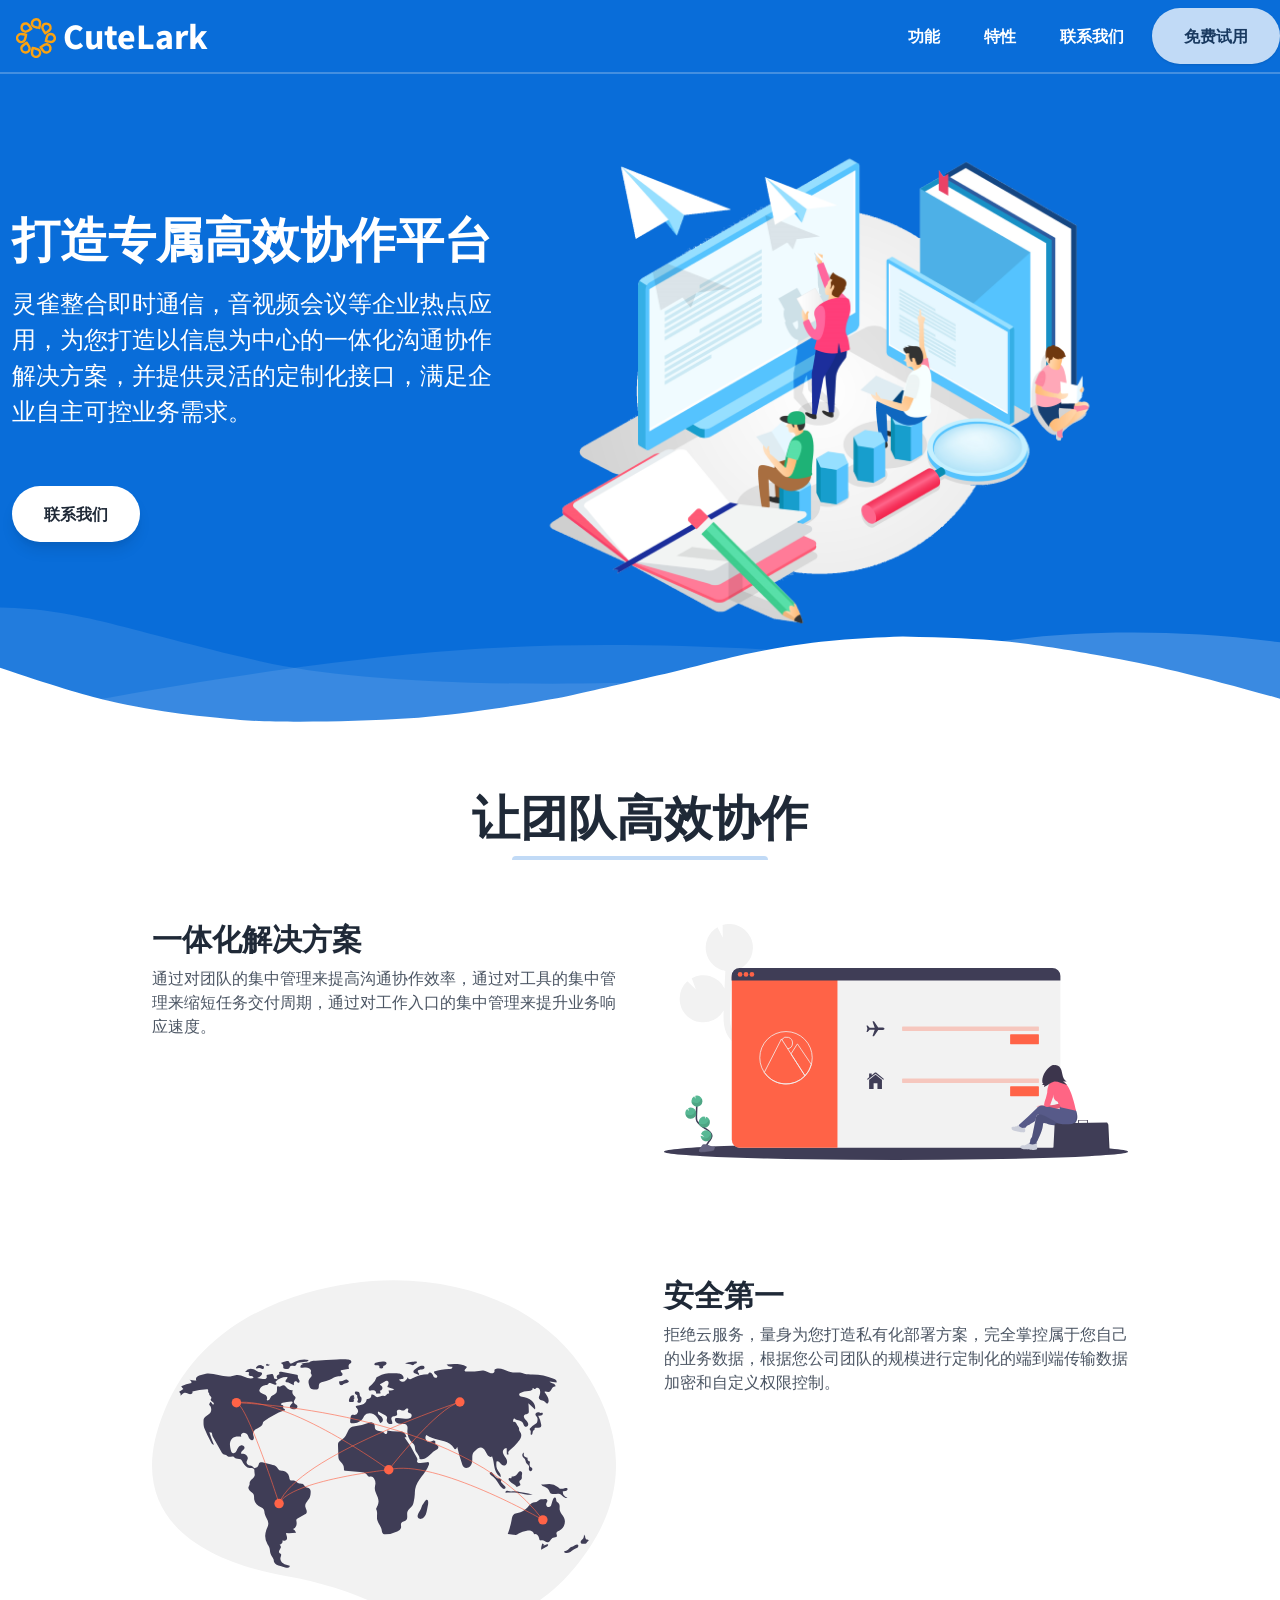
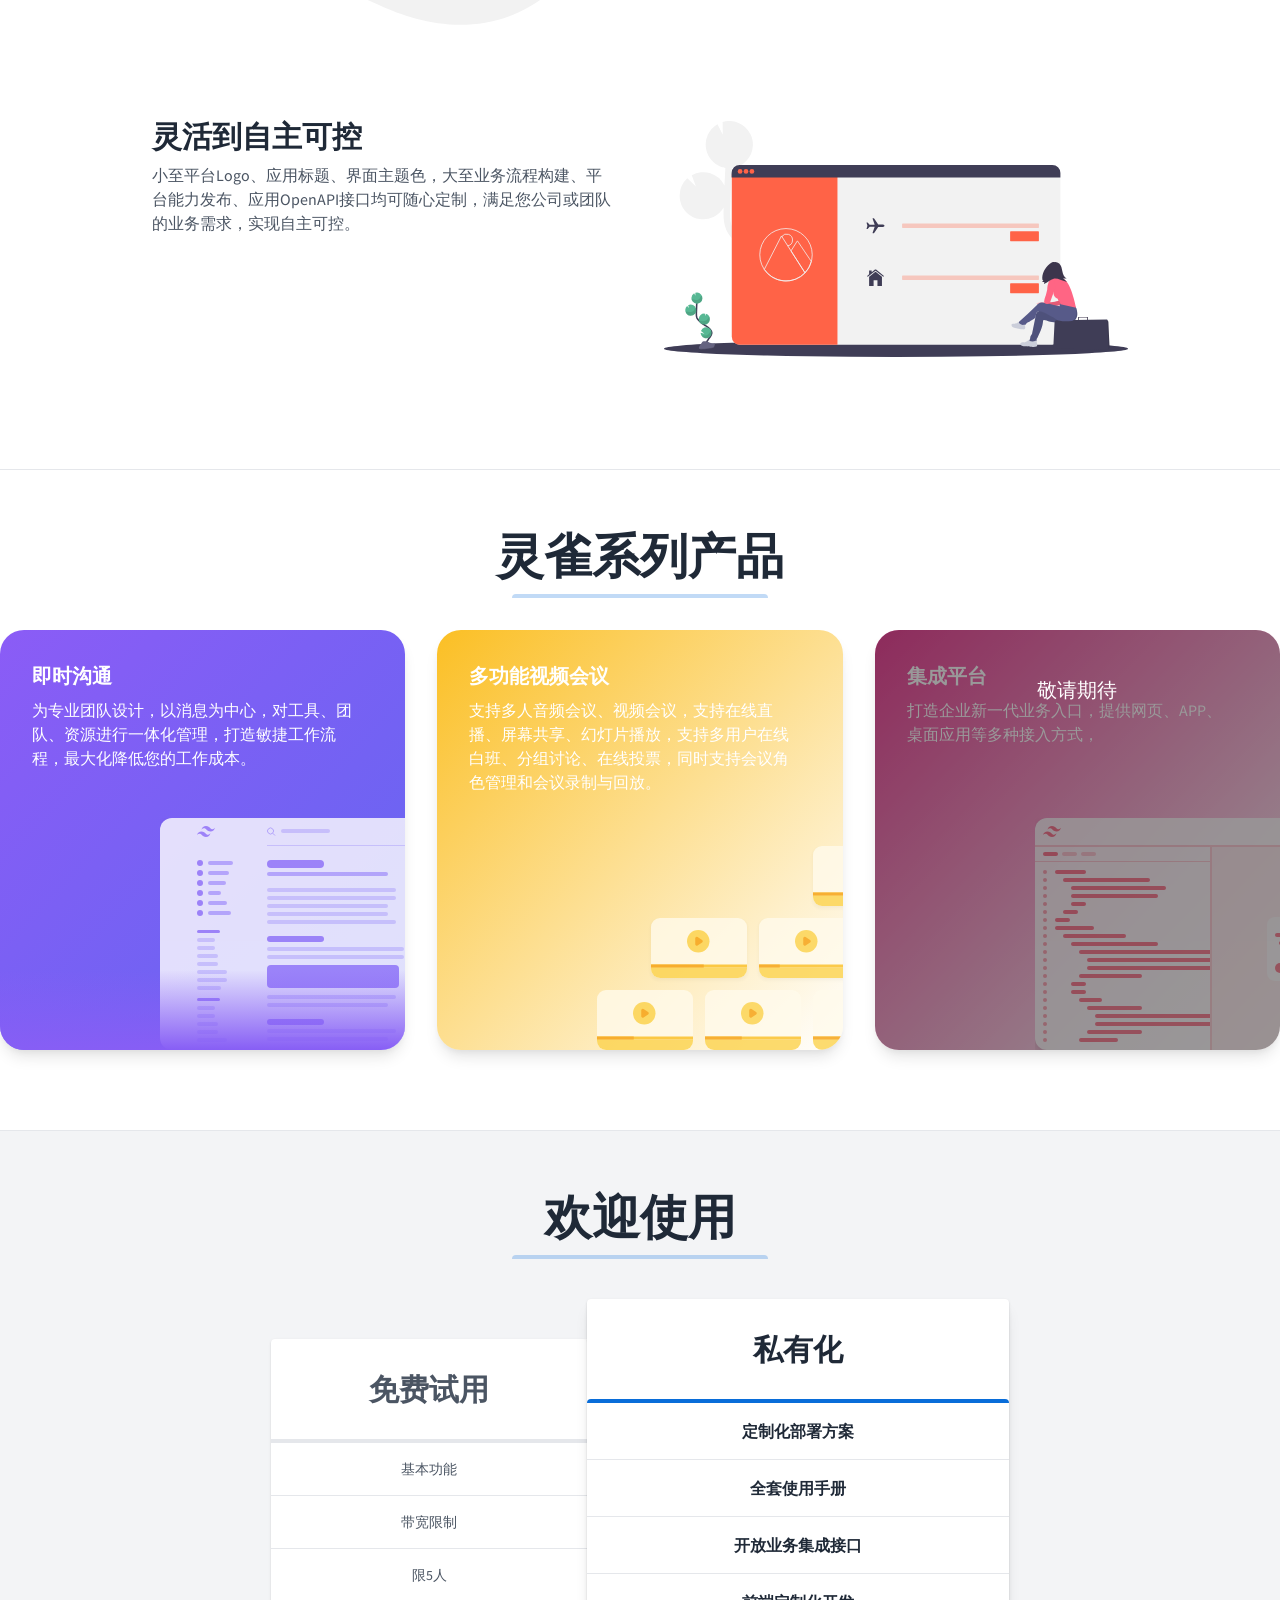
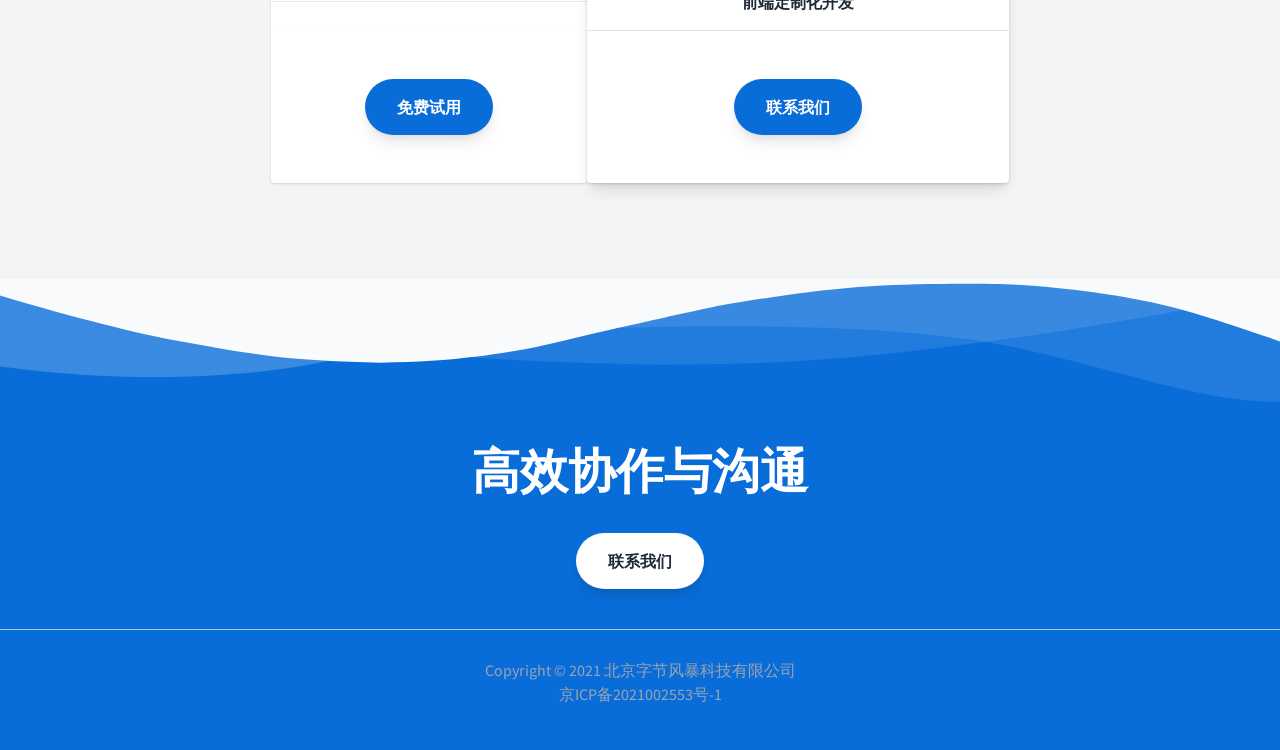
==== index.html @ bd47c1ac "规范备案号格式" ====
<!DOCTYPE html>
<html lang="en">
  <head>
    <meta charset="UTF-8" />
    <meta name="viewport" content="width=device-width, initial-scale=1.0" />
    <meta http-equiv="X-UA-Compatible" content="ie=edge" />
    <title>CuteLark——打造专属高效协作平台</title>
    <meta name="description" content="" />
    <meta name="keywords" content="" />
    <meta name="author" content="" />
    <link rel="icon" type="image/png" href="./assets/images/favicon.ico" />
    <link rel="stylesheet" href="./assets/css/cutelark.min.css" />
    <!--Replace with your tailwind.css once created-->
    <link rel="stylesheet" href="./assets/css/fonts.css" />
    <!-- Define your gradient here - use online tools to find a gradient matching your branding-->
    <style>
      .gradient {
        background-color: #096dd9;
      }
      .coming-soon {
        position: relative;
      }
      .coming-soon:after {
        position: absolute;
        top: 0;
        left: 0;
        bottom: 0;
        right: 0;
        content: "敬请期待";
        z-index: 20;
        background-color: rgba(0,0,0,.4);
        border-radius: 1.5rem;
        font-size: 1.25rem;
        font-weight: 500;
        text-align: center;
        padding-top: 45px
      }
    </style>
    <script src="./assets/js/navaction.js" defer></script>
  </head>
  <body class="leading-normal tracking-normal text-white gradient" style="font-family: 'Source Sans Pro', sans-serif">
    <!--Nav-->
    <nav id="header" class="fixed w-full z-30 top-0 text-white">
      <div class="w-full container mx-auto flex flex-wrap items-center justify-between mt-0 py-2">
        <div class="pl-4 flex items-center">
          <a class="toggleColour text-white no-underline hover:no-underline font-bold text-2xl lg:text-4xl" href="#">
            <img class="h-8 w-auto sm:h-10 fill-current inline" src="./assets/images/logo.svg" alt="" />
            <span class="align-middle">CuteLark</span>
          </a>
        </div>
        <div class="block lg:hidden pr-4">
          <button id="nav-toggle" class="flex items-center p-1 text-pink-800 hover:text-gray-900 focus:outline-none focus:shadow-outline transform transition hover:scale-105 duration-300 ease-in-out">
            <img class="h-6 w-auto sm:h-8 fill-current inline" src="./assets/images/menu.svg" alt="Menu" />
          </button>
        </div>
        <div class="w-full flex-grow lg:flex lg:items-center lg:w-auto hidden mt-2 lg:mt-0 bg-white lg:bg-transparent text-black p-4 lg:p-0 z-20" id="nav-content">
          <ul class="list-reset lg:flex justify-end flex-1 items-center">
            <li class="mr-3">
              <a class="toggleColour text-white inline-block no-underline hover:text-gray-800 hover:text-underline font-bold py-2 px-4" href="#">功能</a>
            </li>
            <li class="mr-3">
              <a class="toggleColour text-white inline-block no-underline hover:text-gray-800 hover:text-underline font-bold py-2 px-4" href="#">特性</a>
            </li>
            <li class="mr-3">
              <a class="toggleColour text-white inline-block no-underline hover:text-gray-800 hover:text-underline font-bold py-2 px-4" href="#">联系我们</a>
            </li>
          </ul>
          <button
            id="navAction"
            class="mx-auto lg:mx-0 hover:underline bg-white text-gray-800 font-bold rounded-full mt-4 lg:mt-0 py-4 px-8 shadow opacity-75 focus:outline-none focus:shadow-outline transform transition hover:scale-105 duration-300 ease-in-out"
          >
            免费试用
          </button>
        </div>
      </div>
      <hr class="border-b border-gray-100 opacity-25 my-0 py-0" />
    </nav>
    <!--Hero-->
    <div class="pt-24">
      <div class="container px-3 mx-auto flex flex-wrap flex-col md:flex-row items-center">
        <!--Left Col-->
        <div class="flex flex-col w-full md:w-2/5 justify-center items-start text-center md:text-left">
          <h1 class="my-4 text-5xl font-bold leading-tight">打造专属高效协作平台</h1>
          <p class="leading-normal text-2xl mb-8">灵雀整合即时通信，音视频会议等企业热点应用，为您打造以信息为中心的一体化沟通协作解决方案，并提供灵活的定制化接口，满足企业自主可控业务需求。</p>
          <button
            class="mx-auto lg:mx-0 hover:underline bg-white text-gray-800 font-bold rounded-full my-6 py-4 px-8 shadow-lg focus:outline-none focus:shadow-outline transform transition hover:scale-105 duration-300 ease-in-out"
          >
            联系我们
          </button>
        </div>
        <!--Right Col-->
        <div class="w-full md:w-3/5 py-6 text-center">
          <img class="w-full md:w-4/5 z-50" src="./assets/images/hero.png" />
        </div>
      </div>
    </div>
    <div class="relative -mt-12 lg:-mt-24">
      <embed src="./assets/images/transition.svg" />
    </div>
    <section class="bg-white border-b py-8">
      <div class="container max-w-5xl mx-auto m-8">
        <h1 class="w-full my-2 text-5xl font-bold leading-tight text-center text-gray-800">让团队高效协作</h1>
        <div class="w-full mb-4">
          <div class="h-1 mx-auto gradient w-64 opacity-25 my-0 py-0 rounded-t"></div>
        </div>
        <div class="flex flex-wrap py-6">
          <div class="w-5/6 sm:w-1/2 p-6">
            <h3 class="text-3xl text-gray-800 font-bold leading-none mb-3">一体化解决方案</h3>
            <p class="text-gray-600 mb-8">通过对团队的集中管理来提高沟通协作效率，通过对工具的集中管理来缩短任务交付周期，通过对工作入口的集中管理来提升业务响应速度。</p>
          </div>
          <div class="w-full sm:w-1/2 p-6">
            <embed src="./assets/images/all-in-one.svg" />
          </div>
        </div>
        <div class="flex flex-wrap flex-col-reverse sm:flex-row py-6">
          <div class="w-full sm:w-1/2 p-6 mt-6">
            <embed src="./assets/images/safety.svg" />
          </div>
          <div class="w-full sm:w-1/2 p-6 mt-6">
            <div class="align-middle">
              <h3 class="text-3xl text-gray-800 font-bold leading-none mb-3">安全第一</h3>
              <p class="text-gray-600 mb-8">拒绝云服务，量身为您打造私有化部署方案，完全掌控属于您自己的业务数据，根据您公司团队的规模进行定制化的端到端传输数据加密和自定义权限控制。</p>
            </div>
          </div>
        </div>
        <div class="flex flex-wrap py-6">
          <div class="w-5/6 sm:w-1/2 p-6">
            <h3 class="text-3xl text-gray-800 font-bold leading-none mb-3">灵活到自主可控</h3>
            <p class="text-gray-600 mb-8">小至平台Logo、应用标题、界面主题色，大至业务流程构建、平台能力发布、应用OpenAPI接口均可随心定制，满足您公司或团队的业务需求，实现自主可控。</p>
          </div>
          <div class="w-full sm:w-1/2 p-6">
            <embed src="./assets/images/flexible.svg" />
          </div>
        </div>
      </div>
    </section>
    <section class="bg-white border-b py-8">
      <div class="container mx-auto flex flex-wrap pt-4 pb-12">
        <h1 class="w-full my-2 text-5xl font-bold leading-tight text-center text-gray-800">灵雀系列产品</h1>
        <div class="w-full mb-8">
          <div class="h-1 mx-auto gradient w-64 opacity-25 my-0 py-0 rounded-t"></div>
        </div>
        <div class="w-full grid grid-cols-1 md:grid-cols-3 gap-6 xl:gap-8">
          <section class="flex">
            <div class="w-full relative text-white overflow-hidden rounded-3xl flex shadow-lg">
              <div class="w-full flex md:flex-col bg-gradient-to-br from-purple-500 to-indigo-500">
                <div class="sm:max-w-sm sm:flex-none md:w-auto md:flex-auto flex flex-col items-start relative z-10 p-6 xl:p-8">
                  <h2 class="text-xl font-semibold mb-2 text-shadow">即时沟通</h2>
                  <p class="font-medium text-violet-100 text-shadow mb-4">为专业团队设计，以消息为中心，对工具、团队、资源进行一体化管理，打造敏捷工作流程，最大化降低您的工作成本。</p>
                </div>
                <div class="docs_image__1HDuG relative md:pl-14 xl:pl-40 hidden sm:block">
                  <embed class="absolute top-6 left-6 md:static overflow-visible" src="./assets/images/instant-communication.svg" />
                </div>
              </div>
              <div class="absolute bottom-0 left-0 right-0 h-20 hidden sm:block" style="background: linear-gradient(to top, rgb(135, 94, 245), rgba(135, 94, 245, 0))"></div>
            </div>
          </section>
          <section class="flex">
            <div class="w-full relative text-white overflow-hidden rounded-3xl flex shadow-lg">
              <div class="w-full flex md:flex-col bg-gradient-to-br from-yellow-400 to-orange-500">
                <div class="sm:max-w-sm sm:flex-none md:w-auto md:flex-auto flex flex-col items-start relative z-10 p-6 xl:p-8">
                  <h2 class="text-xl font-semibold mb-2 text-shadow">多功能视频会议</h2>
                  <p class="font-medium text-amber-100 text-shadow mb-4">
                    支持多人音频会议、视频会议，支持在线直播、屏幕共享、幻灯片播放，支持多用户在线白班、分组讨论、在线投票，同时支持会议角色管理和会议录制与回放。
                  </p>
                </div>
                <div class="docs_image__1HDuG relative md:pl-14 xl:pl-40 hidden sm:block">
                  <embed class="overflow-visible" src="./assets/images/video-conference.svg" />
                </div>
              </div>
              <div class="absolute bottom-0 left-0 right-0 h-20 bg-gradient-to-t from-orange-500 hidden sm:block"></div>
            </div>
          </section>
          <section class="flex coming-soon">
            <div class="w-full relative text-white overflow-hidden rounded-3xl flex shadow-lg">
              <div class="w-full flex md:flex-col bg-gradient-to-br from-pink-500 to-rose-500">
                <div class="sm:max-w-sm sm:flex-none md:w-auto md:flex-auto flex flex-col items-start relative z-10 p-6 xl:p-8">
                  <h2 class="text-xl font-semibold mb-2 text-shadow">集成平台</h2>
                  <p class="font-medium text-rose-100 text-shadow mb-4">打造企业新一代业务入口，提供网页、APP、桌面应用等多种接入方式，</p>
                </div>
                <div class="docs_image__1HDuG relative md:pl-14 xl:pl-40 hidden sm:block">
                  <embed class="absolute top-6 left-6 md:static overflow-visible" src="./assets/images/integration.svg" />
                </div>
              </div>
              <div class="absolute bottom-0 left-0 right-0 h-20 bg-gradient-to-t from-rose-500 hidden sm:block"></div>
            </div>
          </section>
        </div>
      </div>
    </section>
    <section class="bg-gray-100 py-8">
      <div class="container mx-auto px-2 pt-4 pb-12 text-gray-800">
        <h1 class="w-full my-2 text-5xl font-bold leading-tight text-center text-gray-800">欢迎使用</h1>
        <div class="w-full mb-4">
          <div class="h-1 mx-auto gradient w-64 opacity-25 my-0 py-0 rounded-t"></div>
        </div>
        <div class="flex flex-col sm:flex-row justify-center pt-12 my-12 sm:my-4">
          <div class="flex flex-col w-5/6 lg:w-1/4 mx-auto lg:mx-0 rounded-none lg:rounded-l-lg bg-white mt-4">
            <div class="flex-1 bg-white text-gray-600 rounded-t rounded-b-none overflow-hidden shadow">
              <div class="p-8 text-3xl font-bold text-center border-b-4">免费试用</div>
              <ul class="w-full text-center text-sm">
                <li class="border-b py-4">基本功能</li>
                <li class="border-b py-4">带宽限制</li>
                <li class="border-b py-4">限5人</li>
              </ul>
            </div>
            <div class="flex-none mt-auto bg-white rounded-b rounded-t-none overflow-hidden shadow p-6">
              <div class="flex items-center justify-center">
                <button
                  class="mx-auto lg:mx-0 hover:underline gradient text-white font-bold rounded-full my-6 py-4 px-8 shadow-lg focus:outline-none focus:shadow-outline transform transition hover:scale-105 duration-300 ease-in-out"
                >
                  免费试用
                </button>
              </div>
            </div>
          </div>
          <div class="flex flex-col w-5/6 lg:w-1/3 mx-auto lg:mx-0 rounded-lg bg-white mt-4 sm:-mt-6 shadow-lg z-10">
            <div class="flex-1 bg-white rounded-t rounded-b-none overflow-hidden shadow">
              <div class="w-full p-8 text-3xl font-bold text-center">私有化</div>
              <div class="h-1 w-full gradient my-0 py-0 rounded-t"></div>
              <ul class="w-full text-center text-base font-bold">
                <li class="border-b py-4">定制化部署方案</li>
                <li class="border-b py-4">全套使用手册</li>
                <li class="border-b py-4">开放业务集成接口</li>
                <li class="border-b py-4">前端定制化开发</li>
              </ul>
            </div>
            <div class="flex-none mt-auto bg-white rounded-b rounded-t-none overflow-hidden shadow p-6">
              <div class="flex items-center justify-center">
                <button
                  class="mx-auto lg:mx-0 hover:underline gradient text-white font-bold rounded-full my-6 py-4 px-8 shadow-lg focus:outline-none focus:shadow-outline transform transition hover:scale-105 duration-300 ease-in-out"
                >
                  联系我们
                </button>
              </div>
            </div>
          </div>
        </div>
      </div>
    </section>

    <embed class="overflow-visible" src="./assets/images/transition-bottom.svg" />
    <section class="container mx-auto text-center py-6 mb-2">
      <h1 class="w-full my-2 text-5xl font-bold leading-tight text-center text-white">高效协作与沟通</h1>

      <button
        class="mx-auto lg:mx-0 hover:underline bg-white text-gray-800 font-bold rounded-full my-6 py-4 px-8 shadow-lg focus:outline-none focus:shadow-outline transform transition hover:scale-105 duration-300 ease-in-out"
      >
        联系我们
      </button>
      <hr class="border-t my-4 border-orange-400 opacity-75" />
      <footer class="py-3">
        <p class="text-gray-400 text-center">Copyright © 2021 北京字节风暴科技有限公司</p>
        <p class="text-gray-400 text-center">
          <a href="https://beian.miit.gov.cn" target="_blank">京ICP备2021002553号-1</a>
        </p>
      </footer>
    </section>
  </body>
</html>
---- assets/css/fonts.css ----
/* cyrillic-ext */
@font-face {
  font-family: 'Source Sans Pro';
  font-style: normal;
  font-weight: 400;
  src: url(https://fonts.gstatic.com/s/sourcesanspro/v14/6xK3dSBYKcSV-LCoeQqfX1RYOo3qNa7lujVj9_mf.woff2) format('woff2');
  unicode-range: U+0460-052F, U+1C80-1C88, U+20B4, U+2DE0-2DFF, U+A640-A69F, U+FE2E-FE2F;
}
/* cyrillic */
@font-face {
  font-family: 'Source Sans Pro';
  font-style: normal;
  font-weight: 400;
  src: url(https://fonts.gstatic.com/s/sourcesanspro/v14/6xK3dSBYKcSV-LCoeQqfX1RYOo3qPK7lujVj9_mf.woff2) format('woff2');
  unicode-range: U+0400-045F, U+0490-0491, U+04B0-04B1, U+2116;
}
/* greek-ext */
@font-face {
  font-family: 'Source Sans Pro';
  font-style: normal;
  font-weight: 400;
  src: url(https://fonts.gstatic.com/s/sourcesanspro/v14/6xK3dSBYKcSV-LCoeQqfX1RYOo3qNK7lujVj9_mf.woff2) format('woff2');
  unicode-range: U+1F00-1FFF;
}
/* greek */
@font-face {
  font-family: 'Source Sans Pro';
  font-style: normal;
  font-weight: 400;
  src: url(https://fonts.gstatic.com/s/sourcesanspro/v14/6xK3dSBYKcSV-LCoeQqfX1RYOo3qO67lujVj9_mf.woff2) format('woff2');
  unicode-range: U+0370-03FF;
}
/* vietnamese */
@font-face {
  font-family: 'Source Sans Pro';
  font-style: normal;
  font-weight: 400;
  src: url(https://fonts.gstatic.com/s/sourcesanspro/v14/6xK3dSBYKcSV-LCoeQqfX1RYOo3qN67lujVj9_mf.woff2) format('woff2');
  unicode-range: U+0102-0103, U+0110-0111, U+0128-0129, U+0168-0169, U+01A0-01A1, U+01AF-01B0, U+1EA0-1EF9, U+20AB;
}
/* latin-ext */
@font-face {
  font-family: 'Source Sans Pro';
  font-style: normal;
  font-weight: 400;
  src: url(https://fonts.gstatic.com/s/sourcesanspro/v14/6xK3dSBYKcSV-LCoeQqfX1RYOo3qNq7lujVj9_mf.woff2) format('woff2');
  unicode-range: U+0100-024F, U+0259, U+1E00-1EFF, U+2020, U+20A0-20AB, U+20AD-20CF, U+2113, U+2C60-2C7F, U+A720-A7FF;
}
/* latin */
@font-face {
  font-family: 'Source Sans Pro';
  font-style: normal;
  font-weight: 400;
  src: url(../fonts/6xK3dSBYKcSV-b.woff2) format('woff2');
  unicode-range: U+0000-00FF, U+0131, U+0152-0153, U+02BB-02BC, U+02C6, U+02DA, U+02DC, U+2000-206F, U+2074, U+20AC, U+2122, U+2191, U+2193, U+2212, U+2215, U+FEFF, U+FFFD;
}
/* cyrillic-ext */
@font-face {
  font-family: 'Source Sans Pro';
  font-style: normal;
  font-weight: 700;
  src: url(https://fonts.gstatic.com/s/sourcesanspro/v14/6xKydSBYKcSV-LCoeQqfX1RYOo3ig4vwmhdu3cOWxy40.woff2) format('woff2');
  unicode-range: U+0460-052F, U+1C80-1C88, U+20B4, U+2DE0-2DFF, U+A640-A69F, U+FE2E-FE2F;
}
/* cyrillic */
@font-face {
  font-family: 'Source Sans Pro';
  font-style: normal;
  font-weight: 700;
  src: url(https://fonts.gstatic.com/s/sourcesanspro/v14/6xKydSBYKcSV-LCoeQqfX1RYOo3ig4vwkxdu3cOWxy40.woff2) format('woff2');
  unicode-range: U+0400-045F, U+0490-0491, U+04B0-04B1, U+2116;
}
/* greek-ext */
@font-face {
  font-family: 'Source Sans Pro';
  font-style: normal;
  font-weight: 700;
  src: url(https://fonts.gstatic.com/s/sourcesanspro/v14/6xKydSBYKcSV-LCoeQqfX1RYOo3ig4vwmxdu3cOWxy40.woff2) format('woff2');
  unicode-range: U+1F00-1FFF;
}
/* greek */
@font-face {
  font-family: 'Source Sans Pro';
  font-style: normal;
  font-weight: 700;
  src: url(https://fonts.gstatic.com/s/sourcesanspro/v14/6xKydSBYKcSV-LCoeQqfX1RYOo3ig4vwlBdu3cOWxy40.woff2) format('woff2');
  unicode-range: U+0370-03FF;
}
/* vietnamese */
@font-face {
  font-family: 'Source Sans Pro';
  font-style: normal;
  font-weight: 700;
  src: url(https://fonts.gstatic.com/s/sourcesanspro/v14/6xKydSBYKcSV-LCoeQqfX1RYOo3ig4vwmBdu3cOWxy40.woff2) format('woff2');
  unicode-range: U+0102-0103, U+0110-0111, U+0128-0129, U+0168-0169, U+01A0-01A1, U+01AF-01B0, U+1EA0-1EF9, U+20AB;
}
/* latin-ext */
@font-face {
  font-family: 'Source Sans Pro';
  font-style: normal;
  font-weight: 700;
  src: url(https://fonts.gstatic.com/s/sourcesanspro/v14/6xKydSBYKcSV-LCoeQqfX1RYOo3ig4vwmRdu3cOWxy40.woff2) format('woff2');
  unicode-range: U+0100-024F, U+0259, U+1E00-1EFF, U+2020, U+20A0-20AB, U+20AD-20CF, U+2113, U+2C60-2C7F, U+A720-A7FF;
}
/* latin */
@font-face {
  font-family: 'Source Sans Pro';
  font-style: normal;
  font-weight: 700;
  src: url(../fonts/6xKydSBYKcSV-a.woff2) format('woff2');
  unicode-range: U+0000-00FF, U+0131, U+0152-0153, U+02BB-02BC, U+02C6, U+02DA, U+02DC, U+2000-206F, U+2074, U+20AC, U+2122, U+2191, U+2193, U+2212, U+2215, U+FEFF, U+FFFD;
}
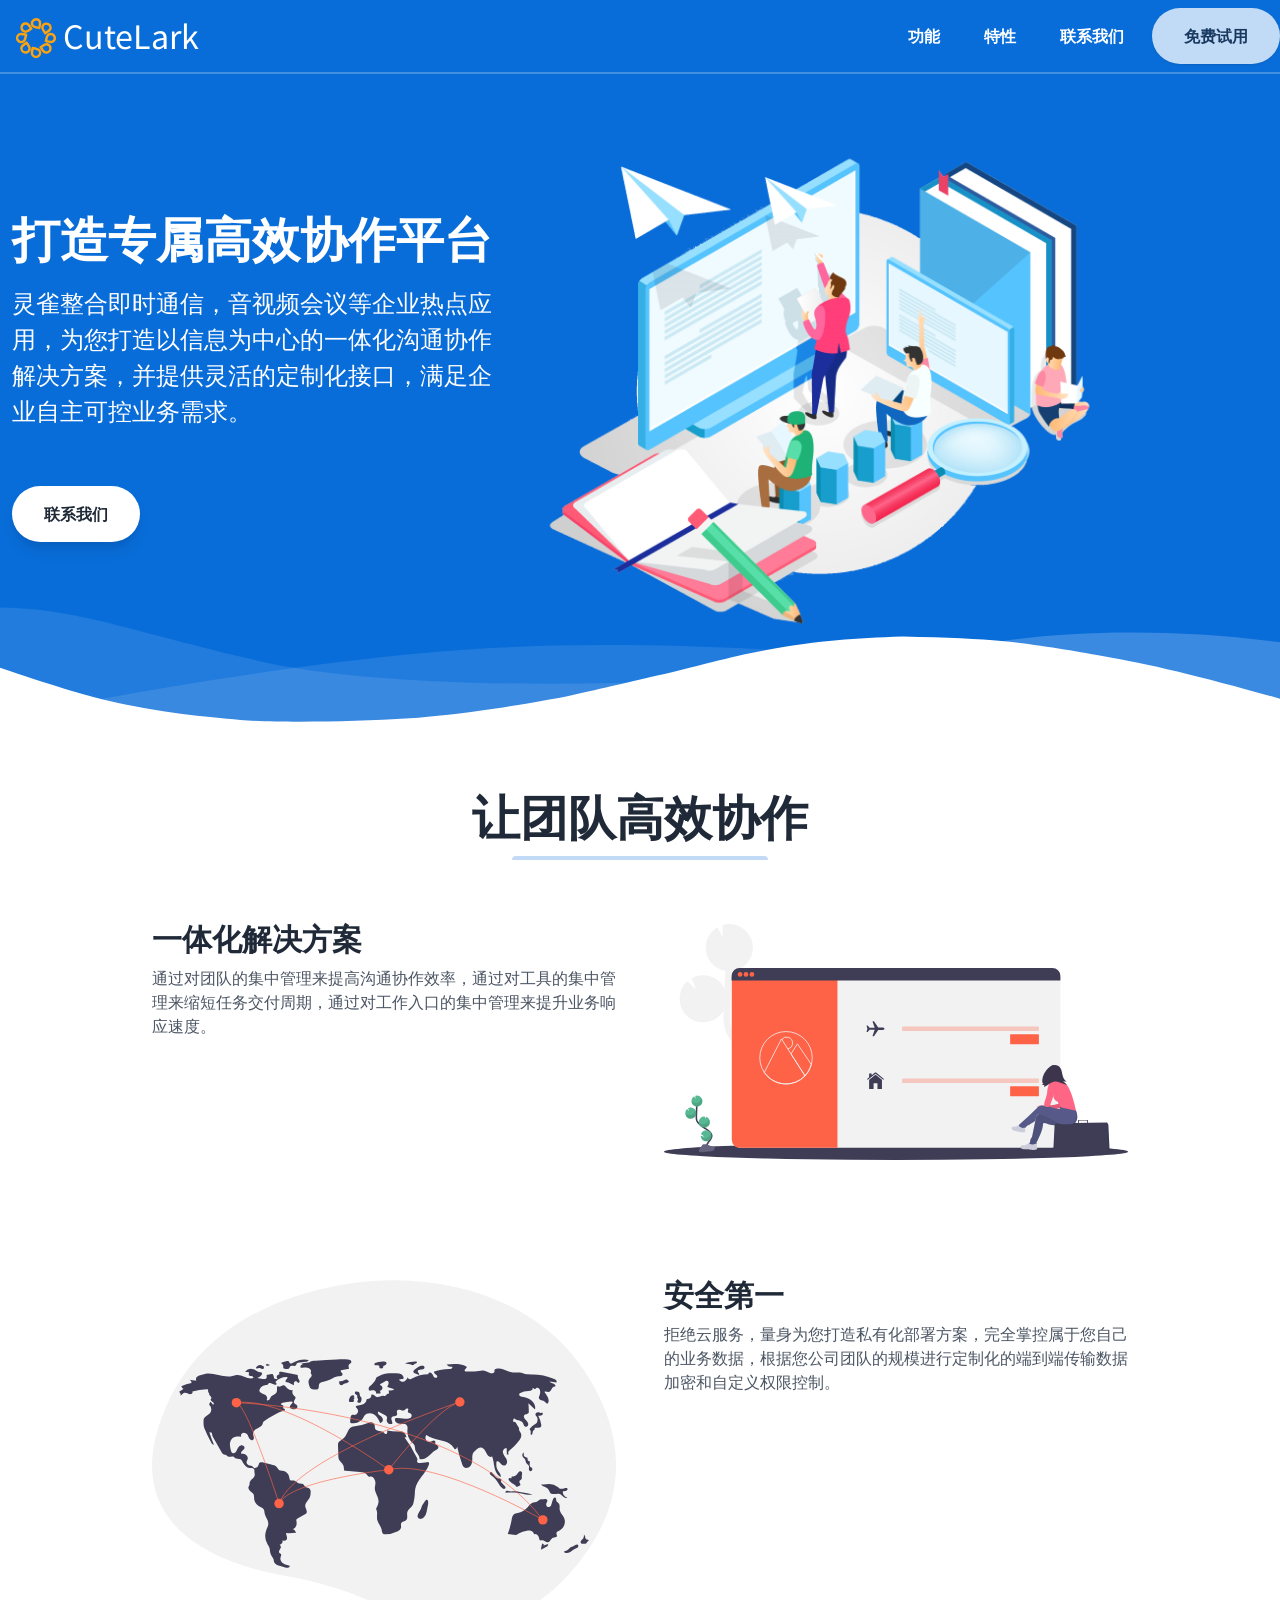
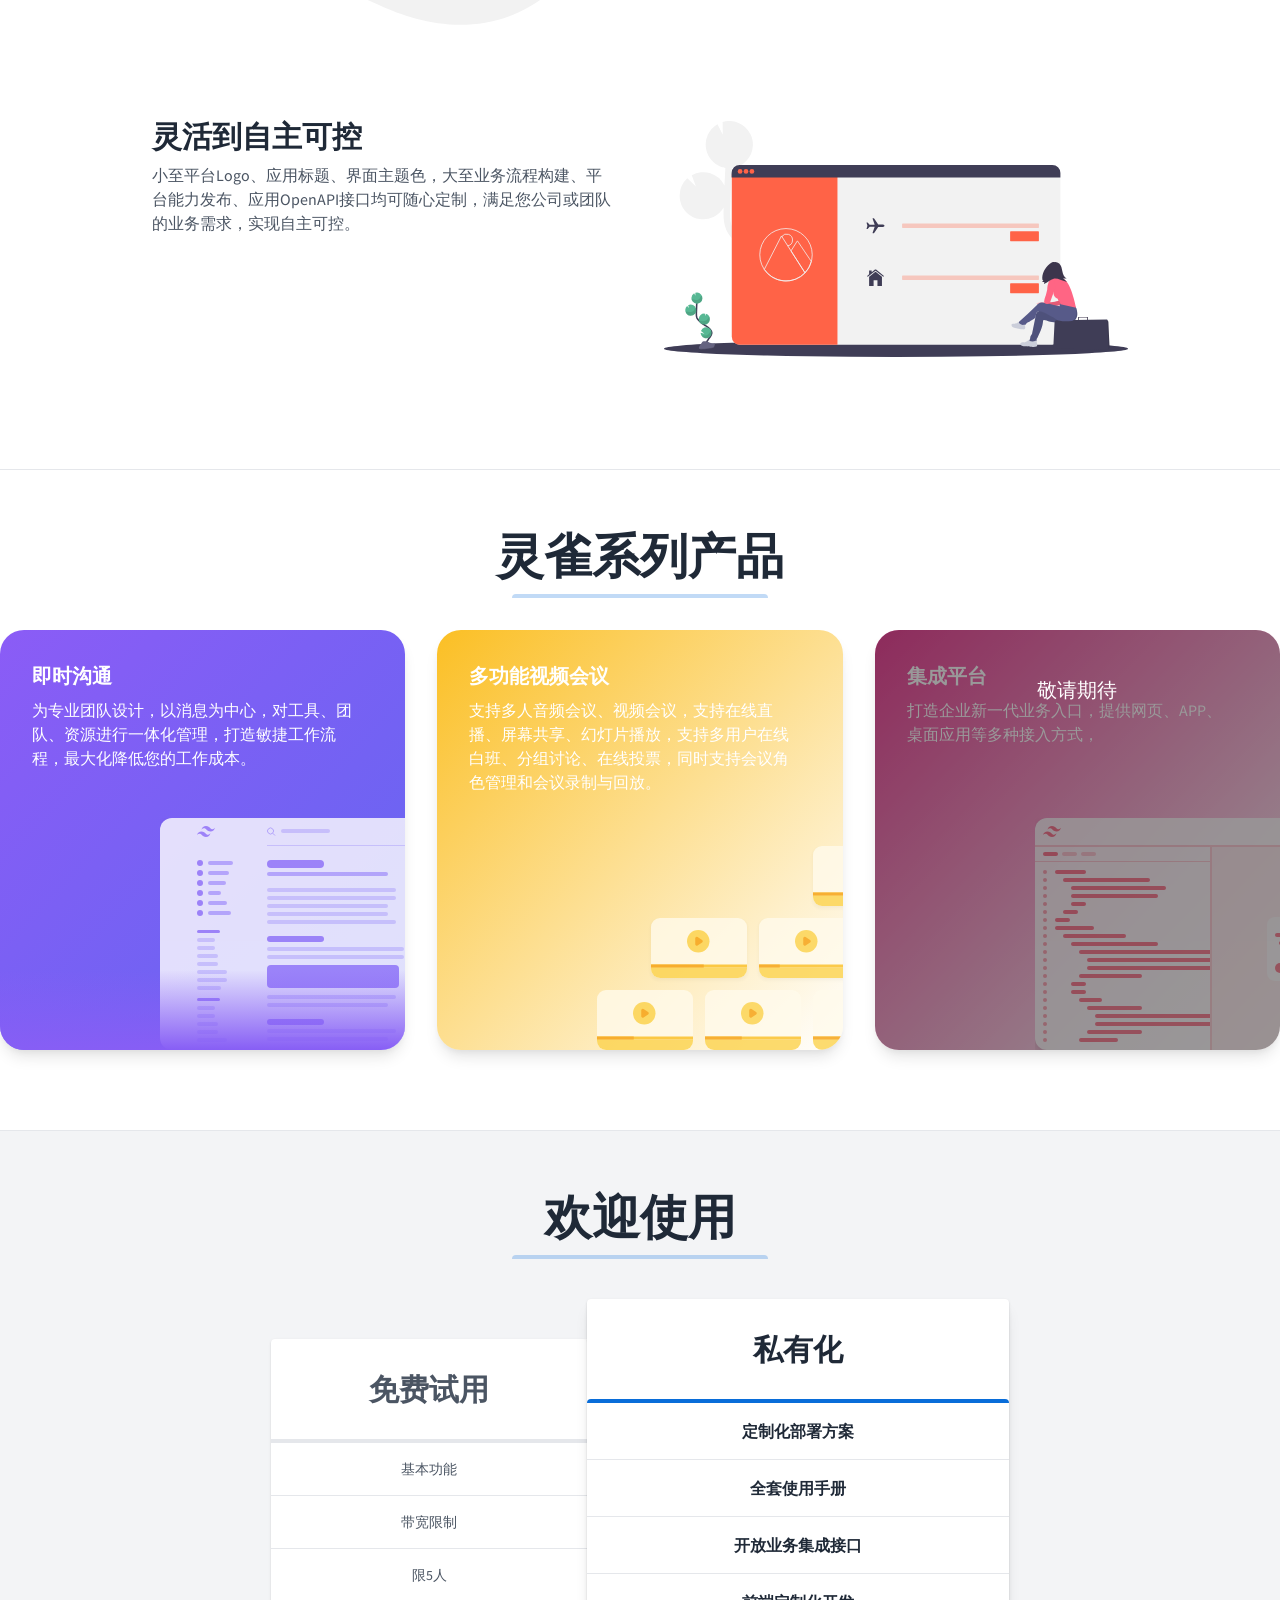
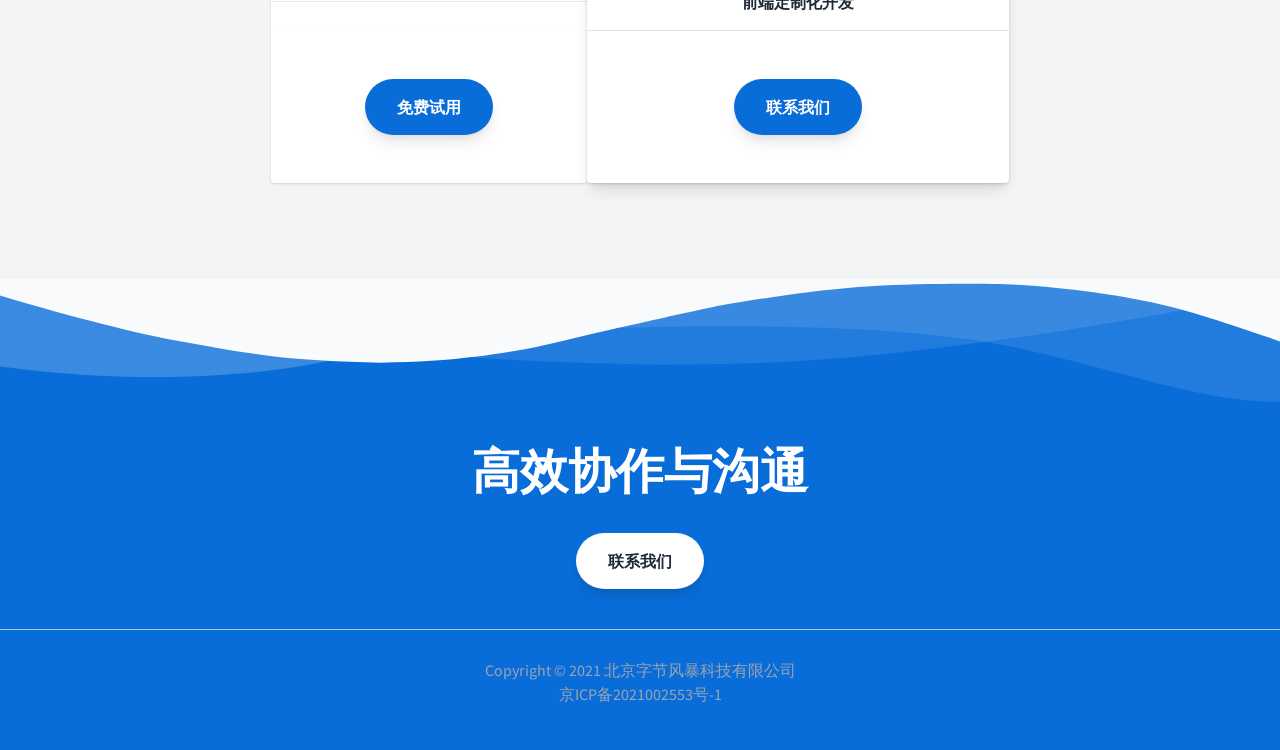
==== commit bc756993: "Update index.html" ====
--- a/index.html
+++ b/index.html
@@ -1,14 +1,20 @@
 <!DOCTYPE html>
-<html lang="en">
+<html lang="zh-CN">
   <head>
     <meta charset="UTF-8" />
     <meta name="viewport" content="width=device-width, initial-scale=1.0" />
     <meta http-equiv="X-UA-Compatible" content="ie=edge" />
     <title>CuteLark——打造专属高效协作平台</title>
-    <meta name="description" content="" />
-    <meta name="keywords" content="" />
-    <meta name="author" content="" />
-    <link rel="icon" type="image/png" href="./assets/images/favicon.ico" />
+    <meta
+      name="description"
+      content="灵雀整合即时通信，音视频会议等企业热点应用，为您打造以信息为中心的一体化沟通协作解决方案，并提供灵活的定制化接口，满足企业自主可控业务需求。"
+    />
+    <meta
+      name="keywords"
+      content="灵雀,即时通信,音视频会议,团队协作,沟通协作,自主可控,定制化,一体化解决方案,安全加密,集成平台,免费试用,私有化部署,北京字节风暴科技有限公司"
+    />
+    <link rel="canonical" href="https://www.cutelark.com/" />
+    <link rel="icon" type="image/x-icon" href="./assets/images/favicon.ico" />
     <link rel="stylesheet" href="./assets/css/cutelark.min.css" />
     <!--Replace with your tailwind.css once created-->
     <link rel="stylesheet" href="./assets/css/fonts.css" />
@@ -26,43 +32,75 @@
         left: 0;
         bottom: 0;
         right: 0;
-        content: "敬请期待";
+        content: '敬请期待';
         z-index: 20;
-        background-color: rgba(0,0,0,.4);
+        background-color: rgba(0, 0, 0, 0.4);
         border-radius: 1.5rem;
         font-size: 1.25rem;
         font-weight: 500;
         text-align: center;
-        padding-top: 45px
+        padding-top: 45px;
       }
     </style>
     <script src="./assets/js/navaction.js" defer></script>
   </head>
-  <body class="leading-normal tracking-normal text-white gradient" style="font-family: 'Source Sans Pro', sans-serif">
+  <body
+    class="leading-normal tracking-normal text-white gradient"
+    style="font-family: 'Source Sans Pro', sans-serif"
+  >
     <!--Nav-->
     <nav id="header" class="fixed w-full z-30 top-0 text-white">
       <div class="w-full container mx-auto flex flex-wrap items-center justify-between mt-0 py-2">
         <div class="pl-4 flex items-center">
-          <a class="toggleColour text-white no-underline hover:no-underline font-bold text-2xl lg:text-4xl" href="#">
-            <img class="h-8 w-auto sm:h-10 fill-current inline" src="./assets/images/logo.svg" alt="" />
+          <a
+            class="toggleColour text-white no-underline hover:no-underline font-medium text-2xl lg:text-4xl"
+            href="#"
+          >
+            <img
+              class="h-8 w-auto sm:h-10 fill-current inline"
+              src="./assets/images/logo.svg"
+              alt="CuteLark logo"
+            />
             <span class="align-middle">CuteLark</span>
           </a>
         </div>
         <div class="block lg:hidden pr-4">
-          <button id="nav-toggle" class="flex items-center p-1 text-pink-800 hover:text-gray-900 focus:outline-none focus:shadow-outline transform transition hover:scale-105 duration-300 ease-in-out">
-            <img class="h-6 w-auto sm:h-8 fill-current inline" src="./assets/images/menu.svg" alt="Menu" />
+          <button
+            id="nav-toggle"
+            class="flex items-center p-1 text-pink-800 hover:text-gray-900 focus:outline-none focus:shadow-outline transform transition hover:scale-105 duration-300 ease-in-out"
+          >
+            <img
+              class="h-6 w-auto sm:h-8 fill-current inline"
+              src="./assets/images/menu.svg"
+              alt="Menu"
+            />
           </button>
         </div>
-        <div class="w-full flex-grow lg:flex lg:items-center lg:w-auto hidden mt-2 lg:mt-0 bg-white lg:bg-transparent text-black p-4 lg:p-0 z-20" id="nav-content">
+        <div
+          class="w-full flex-grow lg:flex lg:items-center lg:w-auto hidden mt-2 lg:mt-0 bg-white lg:bg-transparent text-black p-4 lg:p-0 z-20"
+          id="nav-content"
+        >
           <ul class="list-reset lg:flex justify-end flex-1 items-center">
             <li class="mr-3">
-              <a class="toggleColour text-white inline-block no-underline hover:text-gray-800 hover:text-underline font-bold py-2 px-4" href="#">功能</a>
+              <a
+                class="toggleColour text-white inline-block no-underline hover:text-gray-800 hover:text-underline font-bold py-2 px-4"
+                href="#"
+                >功能</a
+              >
             </li>
             <li class="mr-3">
-              <a class="toggleColour text-white inline-block no-underline hover:text-gray-800 hover:text-underline font-bold py-2 px-4" href="#">特性</a>
+              <a
+                class="toggleColour text-white inline-block no-underline hover:text-gray-800 hover:text-underline font-bold py-2 px-4"
+                href="#"
+                >特性</a
+              >
             </li>
             <li class="mr-3">
-              <a class="toggleColour text-white inline-block no-underline hover:text-gray-800 hover:text-underline font-bold py-2 px-4" href="#">联系我们</a>
+              <a
+                class="toggleColour text-white inline-block no-underline hover:text-gray-800 hover:text-underline font-bold py-2 px-4"
+                href="#"
+                >联系我们</a
+              >
             </li>
           </ul>
           <button
@@ -79,9 +117,13 @@
     <div class="pt-24">
       <div class="container px-3 mx-auto flex flex-wrap flex-col md:flex-row items-center">
         <!--Left Col-->
-        <div class="flex flex-col w-full md:w-2/5 justify-center items-start text-center md:text-left">
+        <div
+          class="flex flex-col w-full md:w-2/5 justify-center items-start text-center md:text-left"
+        >
           <h1 class="my-4 text-5xl font-bold leading-tight">打造专属高效协作平台</h1>
-          <p class="leading-normal text-2xl mb-8">灵雀整合即时通信，音视频会议等企业热点应用，为您打造以信息为中心的一体化沟通协作解决方案，并提供灵活的定制化接口，满足企业自主可控业务需求。</p>
+          <p class="leading-normal text-2xl mb-8">
+            灵雀整合即时通信，音视频会议等企业热点应用，为您打造以信息为中心的一体化沟通协作解决方案，并提供灵活的定制化接口，满足企业自主可控业务需求。
+          </p>
           <button
             class="mx-auto lg:mx-0 hover:underline bg-white text-gray-800 font-bold rounded-full my-6 py-4 px-8 shadow-lg focus:outline-none focus:shadow-outline transform transition hover:scale-105 duration-300 ease-in-out"
           >
@@ -90,7 +132,7 @@
         </div>
         <!--Right Col-->
         <div class="w-full md:w-3/5 py-6 text-center">
-          <img class="w-full md:w-4/5 z-50" src="./assets/images/hero.png" />
+          <img class="w-full md:w-4/5 z-50" src="./assets/images/hero.png" alt="cooperation" />
         </div>
       </div>
     </div>
@@ -99,14 +141,18 @@
     </div>
     <section class="bg-white border-b py-8">
       <div class="container max-w-5xl mx-auto m-8">
-        <h1 class="w-full my-2 text-5xl font-bold leading-tight text-center text-gray-800">让团队高效协作</h1>
+        <h1 class="w-full my-2 text-5xl font-bold leading-tight text-center text-gray-800">
+          让团队高效协作
+        </h1>
         <div class="w-full mb-4">
           <div class="h-1 mx-auto gradient w-64 opacity-25 my-0 py-0 rounded-t"></div>
         </div>
         <div class="flex flex-wrap py-6">
           <div class="w-5/6 sm:w-1/2 p-6">
             <h3 class="text-3xl text-gray-800 font-bold leading-none mb-3">一体化解决方案</h3>
-            <p class="text-gray-600 mb-8">通过对团队的集中管理来提高沟通协作效率，通过对工具的集中管理来缩短任务交付周期，通过对工作入口的集中管理来提升业务响应速度。</p>
+            <p class="text-gray-600 mb-8">
+              通过对团队的集中管理来提高沟通协作效率，通过对工具的集中管理来缩短任务交付周期，通过对工作入口的集中管理来提升业务响应速度。
+            </p>
           </div>
           <div class="w-full sm:w-1/2 p-6">
             <embed src="./assets/images/all-in-one.svg" />
@@ -119,14 +165,18 @@
           <div class="w-full sm:w-1/2 p-6 mt-6">
             <div class="align-middle">
               <h3 class="text-3xl text-gray-800 font-bold leading-none mb-3">安全第一</h3>
-              <p class="text-gray-600 mb-8">拒绝云服务，量身为您打造私有化部署方案，完全掌控属于您自己的业务数据，根据您公司团队的规模进行定制化的端到端传输数据加密和自定义权限控制。</p>
+              <p class="text-gray-600 mb-8">
+                拒绝云服务，量身为您打造私有化部署方案，完全掌控属于您自己的业务数据，根据您公司团队的规模进行定制化的端到端传输数据加密和自定义权限控制。
+              </p>
             </div>
           </div>
         </div>
         <div class="flex flex-wrap py-6">
           <div class="w-5/6 sm:w-1/2 p-6">
             <h3 class="text-3xl text-gray-800 font-bold leading-none mb-3">灵活到自主可控</h3>
-            <p class="text-gray-600 mb-8">小至平台Logo、应用标题、界面主题色，大至业务流程构建、平台能力发布、应用OpenAPI接口均可随心定制，满足您公司或团队的业务需求，实现自主可控。</p>
+            <p class="text-gray-600 mb-8">
+              小至平台Logo、应用标题、界面主题色，大至业务流程构建、平台能力发布、应用OpenAPI接口均可随心定制，满足您公司或团队的业务需求，实现自主可控。
+            </p>
           </div>
           <div class="w-full sm:w-1/2 p-6">
             <embed src="./assets/images/flexible.svg" />
@@ -136,7 +186,9 @@
     </section>
     <section class="bg-white border-b py-8">
       <div class="container mx-auto flex flex-wrap pt-4 pb-12">
-        <h1 class="w-full my-2 text-5xl font-bold leading-tight text-center text-gray-800">灵雀系列产品</h1>
+        <h1 class="w-full my-2 text-5xl font-bold leading-tight text-center text-gray-800">
+          灵雀系列产品
+        </h1>
         <div class="w-full mb-8">
           <div class="h-1 mx-auto gradient w-64 opacity-25 my-0 py-0 rounded-t"></div>
         </div>
@@ -144,21 +196,35 @@
           <section class="flex">
             <div class="w-full relative text-white overflow-hidden rounded-3xl flex shadow-lg">
               <div class="w-full flex md:flex-col bg-gradient-to-br from-purple-500 to-indigo-500">
-                <div class="sm:max-w-sm sm:flex-none md:w-auto md:flex-auto flex flex-col items-start relative z-10 p-6 xl:p-8">
+                <div
+                  class="sm:max-w-sm sm:flex-none md:w-auto md:flex-auto flex flex-col items-start relative z-10 p-6 xl:p-8"
+                >
                   <h2 class="text-xl font-semibold mb-2 text-shadow">即时沟通</h2>
-                  <p class="font-medium text-violet-100 text-shadow mb-4">为专业团队设计，以消息为中心，对工具、团队、资源进行一体化管理，打造敏捷工作流程，最大化降低您的工作成本。</p>
+                  <p class="font-medium text-violet-100 text-shadow mb-4">
+                    为专业团队设计，以消息为中心，对工具、团队、资源进行一体化管理，打造敏捷工作流程，最大化降低您的工作成本。
+                  </p>
                 </div>
                 <div class="docs_image__1HDuG relative md:pl-14 xl:pl-40 hidden sm:block">
-                  <embed class="absolute top-6 left-6 md:static overflow-visible" src="./assets/images/instant-communication.svg" />
-                </div>
-              </div>
-              <div class="absolute bottom-0 left-0 right-0 h-20 hidden sm:block" style="background: linear-gradient(to top, rgb(135, 94, 245), rgba(135, 94, 245, 0))"></div>
+                  <embed
+                    class="absolute top-6 left-6 md:static overflow-visible"
+                    src="./assets/images/instant-communication.svg"
+                  />
+                </div>
+              </div>
+              <div
+                class="absolute bottom-0 left-0 right-0 h-20 hidden sm:block"
+                style="
+                  background: linear-gradient(to top, rgb(135, 94, 245), rgba(135, 94, 245, 0));
+                "
+              ></div>
             </div>
           </section>
           <section class="flex">
             <div class="w-full relative text-white overflow-hidden rounded-3xl flex shadow-lg">
               <div class="w-full flex md:flex-col bg-gradient-to-br from-yellow-400 to-orange-500">
-                <div class="sm:max-w-sm sm:flex-none md:w-auto md:flex-auto flex flex-col items-start relative z-10 p-6 xl:p-8">
+                <div
+                  class="sm:max-w-sm sm:flex-none md:w-auto md:flex-auto flex flex-col items-start relative z-10 p-6 xl:p-8"
+                >
                   <h2 class="text-xl font-semibold mb-2 text-shadow">多功能视频会议</h2>
                   <p class="font-medium text-amber-100 text-shadow mb-4">
                     支持多人音频会议、视频会议，支持在线直播、屏幕共享、幻灯片播放，支持多用户在线白班、分组讨论、在线投票，同时支持会议角色管理和会议录制与回放。
@@ -168,21 +234,32 @@
                   <embed class="overflow-visible" src="./assets/images/video-conference.svg" />
                 </div>
               </div>
-              <div class="absolute bottom-0 left-0 right-0 h-20 bg-gradient-to-t from-orange-500 hidden sm:block"></div>
+              <div
+                class="absolute bottom-0 left-0 right-0 h-20 bg-gradient-to-t from-orange-500 hidden sm:block"
+              ></div>
             </div>
           </section>
           <section class="flex coming-soon">
             <div class="w-full relative text-white overflow-hidden rounded-3xl flex shadow-lg">
               <div class="w-full flex md:flex-col bg-gradient-to-br from-pink-500 to-rose-500">
-                <div class="sm:max-w-sm sm:flex-none md:w-auto md:flex-auto flex flex-col items-start relative z-10 p-6 xl:p-8">
+                <div
+                  class="sm:max-w-sm sm:flex-none md:w-auto md:flex-auto flex flex-col items-start relative z-10 p-6 xl:p-8"
+                >
                   <h2 class="text-xl font-semibold mb-2 text-shadow">集成平台</h2>
-                  <p class="font-medium text-rose-100 text-shadow mb-4">打造企业新一代业务入口，提供网页、APP、桌面应用等多种接入方式，</p>
+                  <p class="font-medium text-rose-100 text-shadow mb-4">
+                    打造企业新一代业务入口，提供网页、APP、桌面应用等多种接入方式，
+                  </p>
                 </div>
                 <div class="docs_image__1HDuG relative md:pl-14 xl:pl-40 hidden sm:block">
-                  <embed class="absolute top-6 left-6 md:static overflow-visible" src="./assets/images/integration.svg" />
-                </div>
-              </div>
-              <div class="absolute bottom-0 left-0 right-0 h-20 bg-gradient-to-t from-rose-500 hidden sm:block"></div>
+                  <embed
+                    class="absolute top-6 left-6 md:static overflow-visible"
+                    src="./assets/images/integration.svg"
+                  />
+                </div>
+              </div>
+              <div
+                class="absolute bottom-0 left-0 right-0 h-20 bg-gradient-to-t from-rose-500 hidden sm:block"
+              ></div>
             </div>
           </section>
         </div>
@@ -190,13 +267,19 @@
     </section>
     <section class="bg-gray-100 py-8">
       <div class="container mx-auto px-2 pt-4 pb-12 text-gray-800">
-        <h1 class="w-full my-2 text-5xl font-bold leading-tight text-center text-gray-800">欢迎使用</h1>
+        <h1 class="w-full my-2 text-5xl font-bold leading-tight text-center text-gray-800">
+          欢迎使用
+        </h1>
         <div class="w-full mb-4">
           <div class="h-1 mx-auto gradient w-64 opacity-25 my-0 py-0 rounded-t"></div>
         </div>
         <div class="flex flex-col sm:flex-row justify-center pt-12 my-12 sm:my-4">
-          <div class="flex flex-col w-5/6 lg:w-1/4 mx-auto lg:mx-0 rounded-none lg:rounded-l-lg bg-white mt-4">
-            <div class="flex-1 bg-white text-gray-600 rounded-t rounded-b-none overflow-hidden shadow">
+          <div
+            class="flex flex-col w-5/6 lg:w-1/4 mx-auto lg:mx-0 rounded-none lg:rounded-l-lg bg-white mt-4"
+          >
+            <div
+              class="flex-1 bg-white text-gray-600 rounded-t rounded-b-none overflow-hidden shadow"
+            >
               <div class="p-8 text-3xl font-bold text-center border-b-4">免费试用</div>
               <ul class="w-full text-center text-sm">
                 <li class="border-b py-4">基本功能</li>
@@ -204,7 +287,9 @@
                 <li class="border-b py-4">限5人</li>
               </ul>
             </div>
-            <div class="flex-none mt-auto bg-white rounded-b rounded-t-none overflow-hidden shadow p-6">
+            <div
+              class="flex-none mt-auto bg-white rounded-b rounded-t-none overflow-hidden shadow p-6"
+            >
               <div class="flex items-center justify-center">
                 <button
                   class="mx-auto lg:mx-0 hover:underline gradient text-white font-bold rounded-full my-6 py-4 px-8 shadow-lg focus:outline-none focus:shadow-outline transform transition hover:scale-105 duration-300 ease-in-out"
@@ -214,7 +299,9 @@
               </div>
             </div>
           </div>
-          <div class="flex flex-col w-5/6 lg:w-1/3 mx-auto lg:mx-0 rounded-lg bg-white mt-4 sm:-mt-6 shadow-lg z-10">
+          <div
+            class="flex flex-col w-5/6 lg:w-1/3 mx-auto lg:mx-0 rounded-lg bg-white mt-4 sm:-mt-6 shadow-lg z-10"
+          >
             <div class="flex-1 bg-white rounded-t rounded-b-none overflow-hidden shadow">
               <div class="w-full p-8 text-3xl font-bold text-center">私有化</div>
               <div class="h-1 w-full gradient my-0 py-0 rounded-t"></div>
@@ -225,7 +312,9 @@
                 <li class="border-b py-4">前端定制化开发</li>
               </ul>
             </div>
-            <div class="flex-none mt-auto bg-white rounded-b rounded-t-none overflow-hidden shadow p-6">
+            <div
+              class="flex-none mt-auto bg-white rounded-b rounded-t-none overflow-hidden shadow p-6"
+            >
               <div class="flex items-center justify-center">
                 <button
                   class="mx-auto lg:mx-0 hover:underline gradient text-white font-bold rounded-full my-6 py-4 px-8 shadow-lg focus:outline-none focus:shadow-outline transform transition hover:scale-105 duration-300 ease-in-out"
@@ -241,7 +330,9 @@
 
     <embed class="overflow-visible" src="./assets/images/transition-bottom.svg" />
     <section class="container mx-auto text-center py-6 mb-2">
-      <h1 class="w-full my-2 text-5xl font-bold leading-tight text-center text-white">高效协作与沟通</h1>
+      <h1 class="w-full my-2 text-5xl font-bold leading-tight text-center text-white">
+        高效协作与沟通
+      </h1>
 
       <button
         class="mx-auto lg:mx-0 hover:underline bg-white text-gray-800 font-bold rounded-full my-6 py-4 px-8 shadow-lg focus:outline-none focus:shadow-outline transform transition hover:scale-105 duration-300 ease-in-out"
@@ -252,7 +343,9 @@
       <footer class="py-3">
         <p class="text-gray-400 text-center">Copyright © 2021 北京字节风暴科技有限公司</p>
         <p class="text-gray-400 text-center">
-          <a href="https://beian.miit.gov.cn" target="_blank">京ICP备2021002553号-1</a>
+          <a href="https://beian.miit.gov.cn" target="_blank" rel="noopener"
+            >京ICP备2021002553号-1</a
+          >
         </p>
       </footer>
     </section>
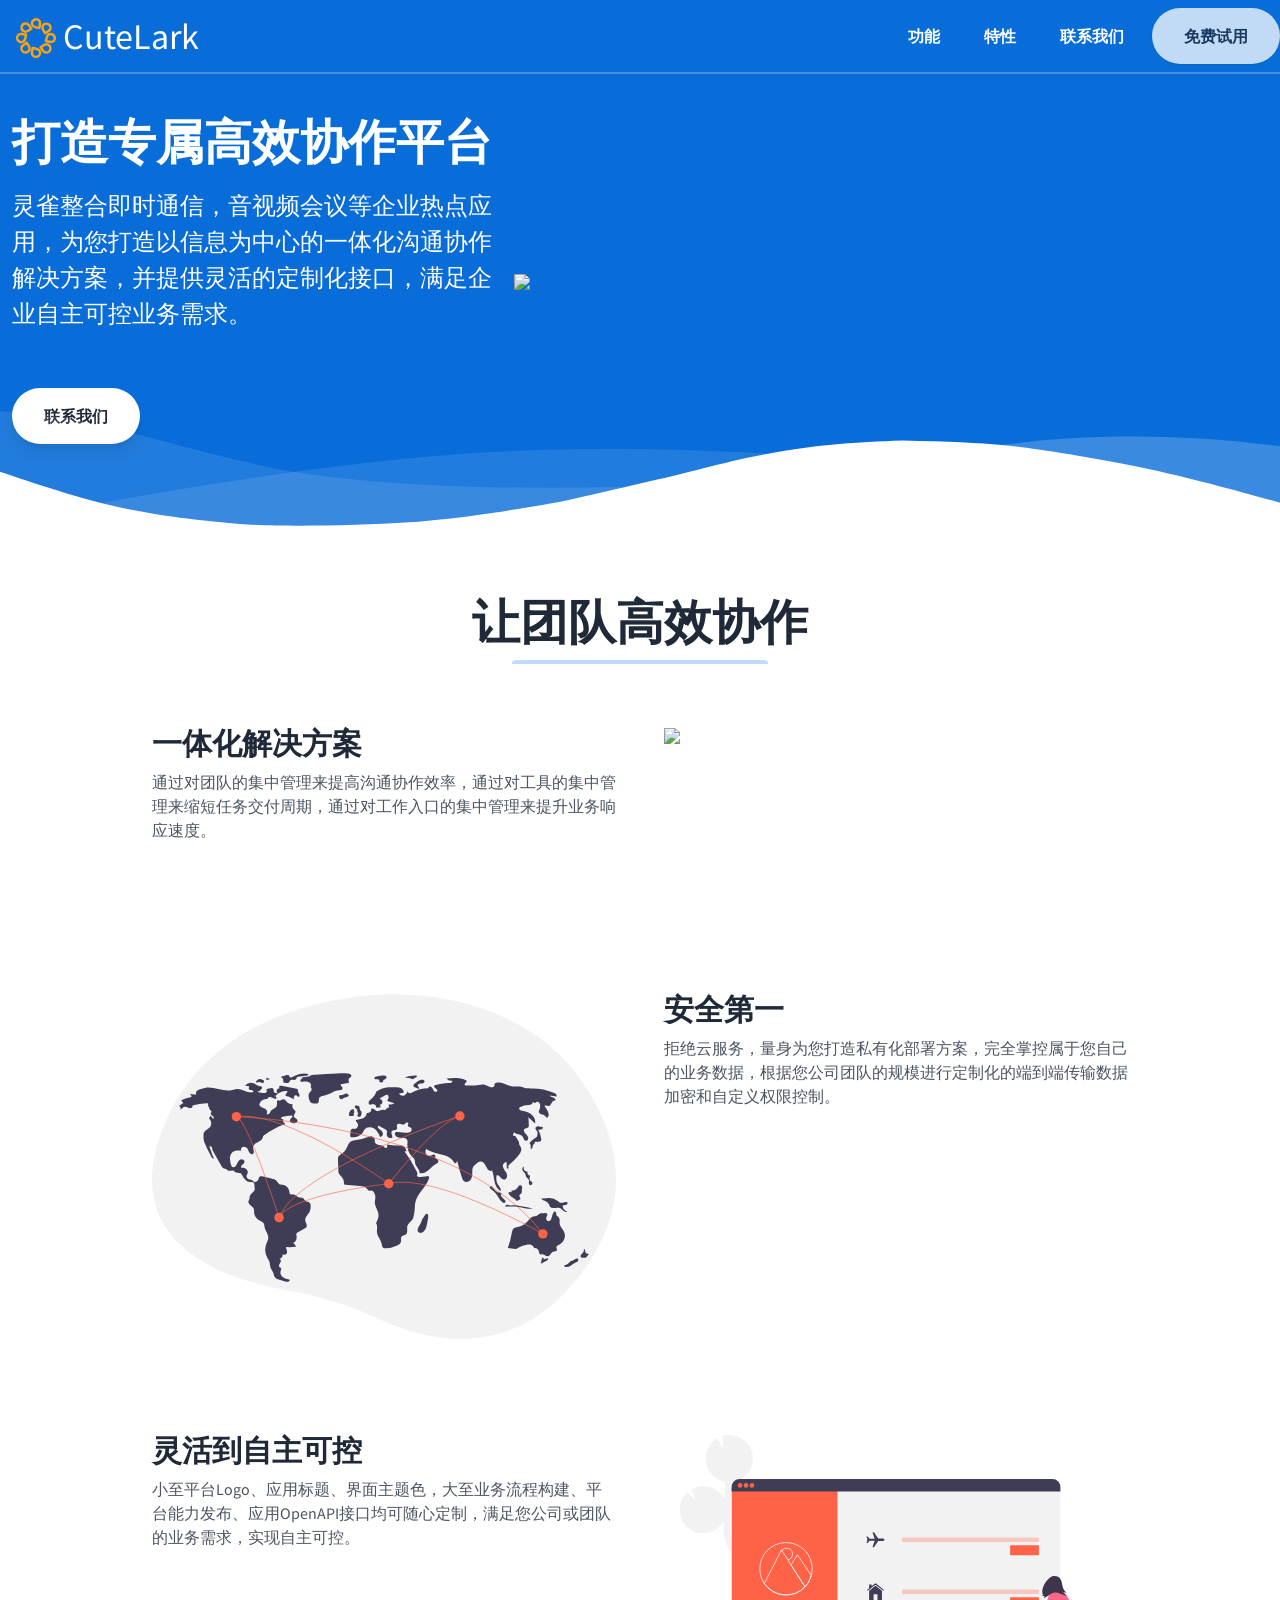
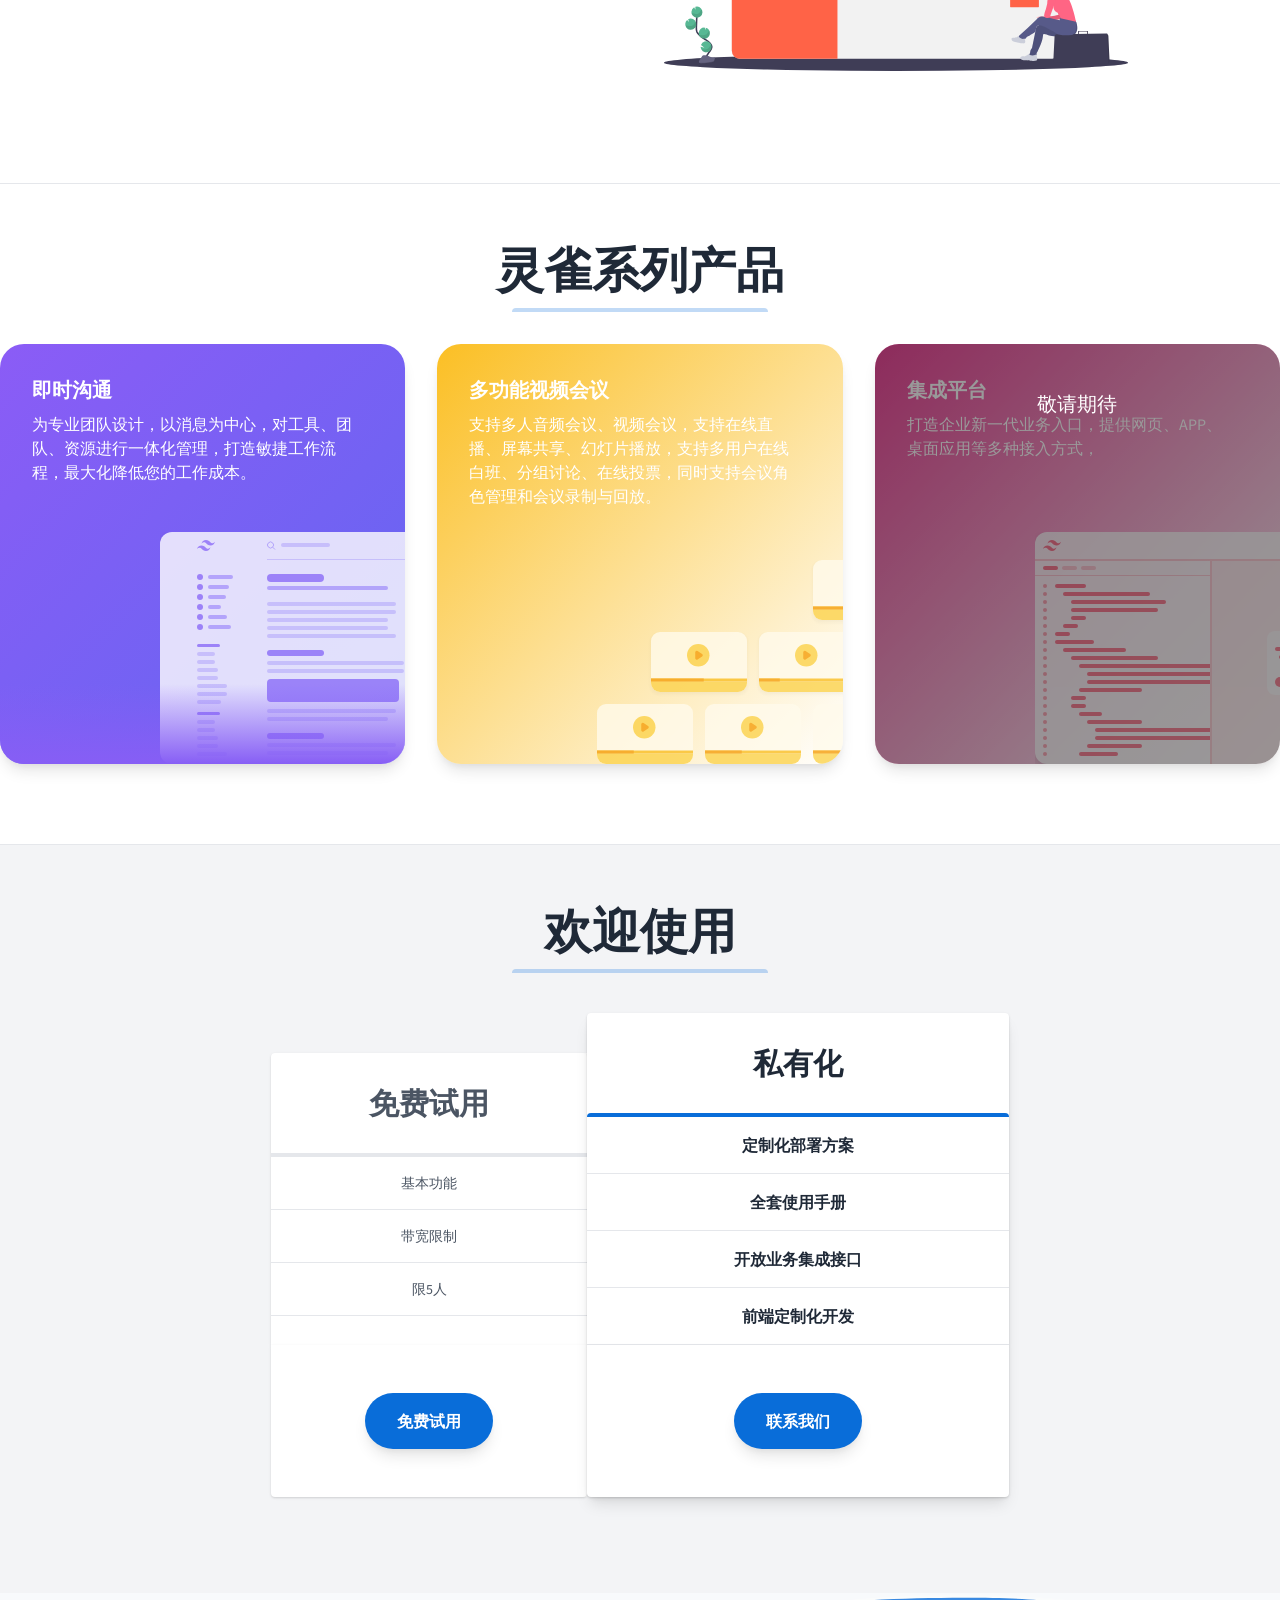
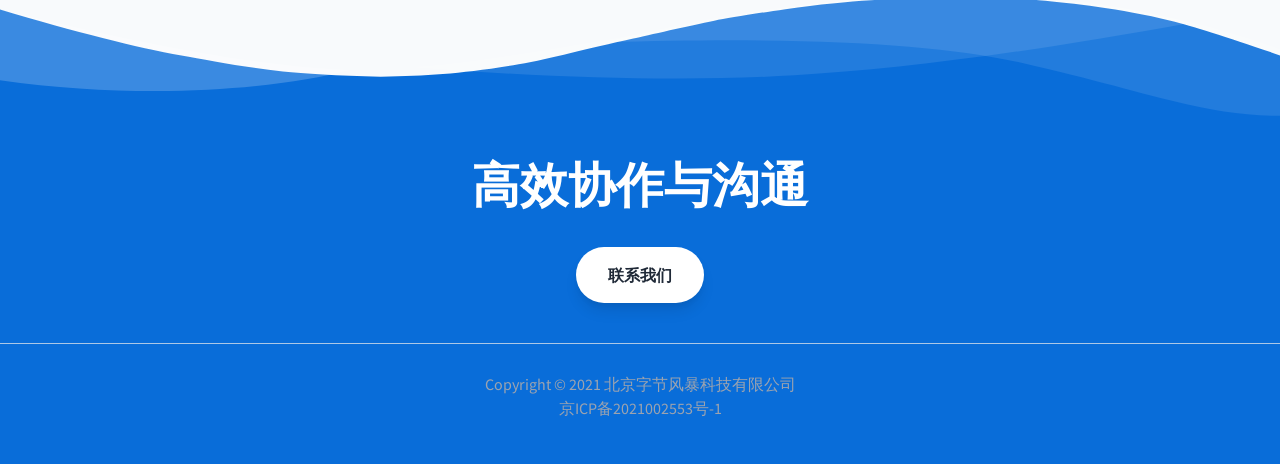
==== commit 570db14c: "Merge branch 'main' into dd" ====
--- a/index.html
+++ b/index.html
@@ -1,353 +1,353 @@
-<!DOCTYPE html>
-<html lang="zh-CN">
-  <head>
-    <meta charset="UTF-8" />
-    <meta name="viewport" content="width=device-width, initial-scale=1.0" />
-    <meta http-equiv="X-UA-Compatible" content="ie=edge" />
-    <title>CuteLark——打造专属高效协作平台</title>
-    <meta
-      name="description"
-      content="灵雀整合即时通信，音视频会议等企业热点应用，为您打造以信息为中心的一体化沟通协作解决方案，并提供灵活的定制化接口，满足企业自主可控业务需求。"
-    />
-    <meta
-      name="keywords"
-      content="灵雀,即时通信,音视频会议,团队协作,沟通协作,自主可控,定制化,一体化解决方案,安全加密,集成平台,免费试用,私有化部署,北京字节风暴科技有限公司"
-    />
-    <link rel="canonical" href="https://www.cutelark.com/" />
-    <link rel="icon" type="image/x-icon" href="./assets/images/favicon.ico" />
-    <link rel="stylesheet" href="./assets/css/cutelark.min.css" />
-    <!--Replace with your tailwind.css once created-->
-    <link rel="stylesheet" href="./assets/css/fonts.css" />
-    <!-- Define your gradient here - use online tools to find a gradient matching your branding-->
-    <style>
-      .gradient {
-        background-color: #096dd9;
-      }
-      .coming-soon {
-        position: relative;
-      }
-      .coming-soon:after {
-        position: absolute;
-        top: 0;
-        left: 0;
-        bottom: 0;
-        right: 0;
-        content: '敬请期待';
-        z-index: 20;
-        background-color: rgba(0, 0, 0, 0.4);
-        border-radius: 1.5rem;
-        font-size: 1.25rem;
-        font-weight: 500;
-        text-align: center;
-        padding-top: 45px;
-      }
-    </style>
-    <script src="./assets/js/navaction.js" defer></script>
-  </head>
-  <body
-    class="leading-normal tracking-normal text-white gradient"
-    style="font-family: 'Source Sans Pro', sans-serif"
-  >
-    <!--Nav-->
-    <nav id="header" class="fixed w-full z-30 top-0 text-white">
-      <div class="w-full container mx-auto flex flex-wrap items-center justify-between mt-0 py-2">
-        <div class="pl-4 flex items-center">
-          <a
-            class="toggleColour text-white no-underline hover:no-underline font-medium text-2xl lg:text-4xl"
-            href="#"
-          >
-            <img
-              class="h-8 w-auto sm:h-10 fill-current inline"
-              src="./assets/images/logo.svg"
-              alt="CuteLark logo"
-            />
-            <span class="align-middle">CuteLark</span>
-          </a>
-        </div>
-        <div class="block lg:hidden pr-4">
-          <button
-            id="nav-toggle"
-            class="flex items-center p-1 text-pink-800 hover:text-gray-900 focus:outline-none focus:shadow-outline transform transition hover:scale-105 duration-300 ease-in-out"
-          >
-            <img
-              class="h-6 w-auto sm:h-8 fill-current inline"
-              src="./assets/images/menu.svg"
-              alt="Menu"
-            />
-          </button>
-        </div>
-        <div
-          class="w-full flex-grow lg:flex lg:items-center lg:w-auto hidden mt-2 lg:mt-0 bg-white lg:bg-transparent text-black p-4 lg:p-0 z-20"
-          id="nav-content"
-        >
-          <ul class="list-reset lg:flex justify-end flex-1 items-center">
-            <li class="mr-3">
-              <a
-                class="toggleColour text-white inline-block no-underline hover:text-gray-800 hover:text-underline font-bold py-2 px-4"
-                href="#"
-                >功能</a
-              >
-            </li>
-            <li class="mr-3">
-              <a
-                class="toggleColour text-white inline-block no-underline hover:text-gray-800 hover:text-underline font-bold py-2 px-4"
-                href="#"
-                >特性</a
-              >
-            </li>
-            <li class="mr-3">
-              <a
-                class="toggleColour text-white inline-block no-underline hover:text-gray-800 hover:text-underline font-bold py-2 px-4"
-                href="#"
-                >联系我们</a
-              >
-            </li>
-          </ul>
-          <button
-            id="navAction"
-            class="mx-auto lg:mx-0 hover:underline bg-white text-gray-800 font-bold rounded-full mt-4 lg:mt-0 py-4 px-8 shadow opacity-75 focus:outline-none focus:shadow-outline transform transition hover:scale-105 duration-300 ease-in-out"
-          >
-            免费试用
-          </button>
-        </div>
-      </div>
-      <hr class="border-b border-gray-100 opacity-25 my-0 py-0" />
-    </nav>
-    <!--Hero-->
-    <div class="pt-24">
-      <div class="container px-3 mx-auto flex flex-wrap flex-col md:flex-row items-center">
-        <!--Left Col-->
-        <div
-          class="flex flex-col w-full md:w-2/5 justify-center items-start text-center md:text-left"
-        >
-          <h1 class="my-4 text-5xl font-bold leading-tight">打造专属高效协作平台</h1>
-          <p class="leading-normal text-2xl mb-8">
-            灵雀整合即时通信，音视频会议等企业热点应用，为您打造以信息为中心的一体化沟通协作解决方案，并提供灵活的定制化接口，满足企业自主可控业务需求。
-          </p>
-          <button
-            class="mx-auto lg:mx-0 hover:underline bg-white text-gray-800 font-bold rounded-full my-6 py-4 px-8 shadow-lg focus:outline-none focus:shadow-outline transform transition hover:scale-105 duration-300 ease-in-out"
-          >
-            联系我们
-          </button>
-        </div>
-        <!--Right Col-->
-        <div class="w-full md:w-3/5 py-6 text-center">
-          <img class="w-full md:w-4/5 z-50" src="./assets/images/hero.png" alt="cooperation" />
-        </div>
-      </div>
-    </div>
-    <div class="relative -mt-12 lg:-mt-24">
-      <embed src="./assets/images/transition.svg" />
-    </div>
-    <section class="bg-white border-b py-8">
-      <div class="container max-w-5xl mx-auto m-8">
-        <h1 class="w-full my-2 text-5xl font-bold leading-tight text-center text-gray-800">
-          让团队高效协作
-        </h1>
-        <div class="w-full mb-4">
-          <div class="h-1 mx-auto gradient w-64 opacity-25 my-0 py-0 rounded-t"></div>
-        </div>
-        <div class="flex flex-wrap py-6">
-          <div class="w-5/6 sm:w-1/2 p-6">
-            <h3 class="text-3xl text-gray-800 font-bold leading-none mb-3">一体化解决方案</h3>
-            <p class="text-gray-600 mb-8">
-              通过对团队的集中管理来提高沟通协作效率，通过对工具的集中管理来缩短任务交付周期，通过对工作入口的集中管理来提升业务响应速度。
-            </p>
-          </div>
-          <div class="w-full sm:w-1/2 p-6">
-            <embed src="./assets/images/all-in-one.svg" />
-          </div>
-        </div>
-        <div class="flex flex-wrap flex-col-reverse sm:flex-row py-6">
-          <div class="w-full sm:w-1/2 p-6 mt-6">
-            <embed src="./assets/images/safety.svg" />
-          </div>
-          <div class="w-full sm:w-1/2 p-6 mt-6">
-            <div class="align-middle">
-              <h3 class="text-3xl text-gray-800 font-bold leading-none mb-3">安全第一</h3>
-              <p class="text-gray-600 mb-8">
-                拒绝云服务，量身为您打造私有化部署方案，完全掌控属于您自己的业务数据，根据您公司团队的规模进行定制化的端到端传输数据加密和自定义权限控制。
-              </p>
-            </div>
-          </div>
-        </div>
-        <div class="flex flex-wrap py-6">
-          <div class="w-5/6 sm:w-1/2 p-6">
-            <h3 class="text-3xl text-gray-800 font-bold leading-none mb-3">灵活到自主可控</h3>
-            <p class="text-gray-600 mb-8">
-              小至平台Logo、应用标题、界面主题色，大至业务流程构建、平台能力发布、应用OpenAPI接口均可随心定制，满足您公司或团队的业务需求，实现自主可控。
-            </p>
-          </div>
-          <div class="w-full sm:w-1/2 p-6">
-            <embed src="./assets/images/flexible.svg" />
-          </div>
-        </div>
-      </div>
-    </section>
-    <section class="bg-white border-b py-8">
-      <div class="container mx-auto flex flex-wrap pt-4 pb-12">
-        <h1 class="w-full my-2 text-5xl font-bold leading-tight text-center text-gray-800">
-          灵雀系列产品
-        </h1>
-        <div class="w-full mb-8">
-          <div class="h-1 mx-auto gradient w-64 opacity-25 my-0 py-0 rounded-t"></div>
-        </div>
-        <div class="w-full grid grid-cols-1 md:grid-cols-3 gap-6 xl:gap-8">
-          <section class="flex">
-            <div class="w-full relative text-white overflow-hidden rounded-3xl flex shadow-lg">
-              <div class="w-full flex md:flex-col bg-gradient-to-br from-purple-500 to-indigo-500">
-                <div
-                  class="sm:max-w-sm sm:flex-none md:w-auto md:flex-auto flex flex-col items-start relative z-10 p-6 xl:p-8"
-                >
-                  <h2 class="text-xl font-semibold mb-2 text-shadow">即时沟通</h2>
-                  <p class="font-medium text-violet-100 text-shadow mb-4">
-                    为专业团队设计，以消息为中心，对工具、团队、资源进行一体化管理，打造敏捷工作流程，最大化降低您的工作成本。
-                  </p>
-                </div>
-                <div class="docs_image__1HDuG relative md:pl-14 xl:pl-40 hidden sm:block">
-                  <embed
-                    class="absolute top-6 left-6 md:static overflow-visible"
-                    src="./assets/images/instant-communication.svg"
-                  />
-                </div>
-              </div>
-              <div
-                class="absolute bottom-0 left-0 right-0 h-20 hidden sm:block"
-                style="
-                  background: linear-gradient(to top, rgb(135, 94, 245), rgba(135, 94, 245, 0));
-                "
-              ></div>
-            </div>
-          </section>
-          <section class="flex">
-            <div class="w-full relative text-white overflow-hidden rounded-3xl flex shadow-lg">
-              <div class="w-full flex md:flex-col bg-gradient-to-br from-yellow-400 to-orange-500">
-                <div
-                  class="sm:max-w-sm sm:flex-none md:w-auto md:flex-auto flex flex-col items-start relative z-10 p-6 xl:p-8"
-                >
-                  <h2 class="text-xl font-semibold mb-2 text-shadow">多功能视频会议</h2>
-                  <p class="font-medium text-amber-100 text-shadow mb-4">
-                    支持多人音频会议、视频会议，支持在线直播、屏幕共享、幻灯片播放，支持多用户在线白班、分组讨论、在线投票，同时支持会议角色管理和会议录制与回放。
-                  </p>
-                </div>
-                <div class="docs_image__1HDuG relative md:pl-14 xl:pl-40 hidden sm:block">
-                  <embed class="overflow-visible" src="./assets/images/video-conference.svg" />
-                </div>
-              </div>
-              <div
-                class="absolute bottom-0 left-0 right-0 h-20 bg-gradient-to-t from-orange-500 hidden sm:block"
-              ></div>
-            </div>
-          </section>
-          <section class="flex coming-soon">
-            <div class="w-full relative text-white overflow-hidden rounded-3xl flex shadow-lg">
-              <div class="w-full flex md:flex-col bg-gradient-to-br from-pink-500 to-rose-500">
-                <div
-                  class="sm:max-w-sm sm:flex-none md:w-auto md:flex-auto flex flex-col items-start relative z-10 p-6 xl:p-8"
-                >
-                  <h2 class="text-xl font-semibold mb-2 text-shadow">集成平台</h2>
-                  <p class="font-medium text-rose-100 text-shadow mb-4">
-                    打造企业新一代业务入口，提供网页、APP、桌面应用等多种接入方式，
-                  </p>
-                </div>
-                <div class="docs_image__1HDuG relative md:pl-14 xl:pl-40 hidden sm:block">
-                  <embed
-                    class="absolute top-6 left-6 md:static overflow-visible"
-                    src="./assets/images/integration.svg"
-                  />
-                </div>
-              </div>
-              <div
-                class="absolute bottom-0 left-0 right-0 h-20 bg-gradient-to-t from-rose-500 hidden sm:block"
-              ></div>
-            </div>
-          </section>
-        </div>
-      </div>
-    </section>
-    <section class="bg-gray-100 py-8">
-      <div class="container mx-auto px-2 pt-4 pb-12 text-gray-800">
-        <h1 class="w-full my-2 text-5xl font-bold leading-tight text-center text-gray-800">
-          欢迎使用
-        </h1>
-        <div class="w-full mb-4">
-          <div class="h-1 mx-auto gradient w-64 opacity-25 my-0 py-0 rounded-t"></div>
-        </div>
-        <div class="flex flex-col sm:flex-row justify-center pt-12 my-12 sm:my-4">
-          <div
-            class="flex flex-col w-5/6 lg:w-1/4 mx-auto lg:mx-0 rounded-none lg:rounded-l-lg bg-white mt-4"
-          >
-            <div
-              class="flex-1 bg-white text-gray-600 rounded-t rounded-b-none overflow-hidden shadow"
-            >
-              <div class="p-8 text-3xl font-bold text-center border-b-4">免费试用</div>
-              <ul class="w-full text-center text-sm">
-                <li class="border-b py-4">基本功能</li>
-                <li class="border-b py-4">带宽限制</li>
-                <li class="border-b py-4">限5人</li>
-              </ul>
-            </div>
-            <div
-              class="flex-none mt-auto bg-white rounded-b rounded-t-none overflow-hidden shadow p-6"
-            >
-              <div class="flex items-center justify-center">
-                <button
-                  class="mx-auto lg:mx-0 hover:underline gradient text-white font-bold rounded-full my-6 py-4 px-8 shadow-lg focus:outline-none focus:shadow-outline transform transition hover:scale-105 duration-300 ease-in-out"
-                >
-                  免费试用
-                </button>
-              </div>
-            </div>
-          </div>
-          <div
-            class="flex flex-col w-5/6 lg:w-1/3 mx-auto lg:mx-0 rounded-lg bg-white mt-4 sm:-mt-6 shadow-lg z-10"
-          >
-            <div class="flex-1 bg-white rounded-t rounded-b-none overflow-hidden shadow">
-              <div class="w-full p-8 text-3xl font-bold text-center">私有化</div>
-              <div class="h-1 w-full gradient my-0 py-0 rounded-t"></div>
-              <ul class="w-full text-center text-base font-bold">
-                <li class="border-b py-4">定制化部署方案</li>
-                <li class="border-b py-4">全套使用手册</li>
-                <li class="border-b py-4">开放业务集成接口</li>
-                <li class="border-b py-4">前端定制化开发</li>
-              </ul>
-            </div>
-            <div
-              class="flex-none mt-auto bg-white rounded-b rounded-t-none overflow-hidden shadow p-6"
-            >
-              <div class="flex items-center justify-center">
-                <button
-                  class="mx-auto lg:mx-0 hover:underline gradient text-white font-bold rounded-full my-6 py-4 px-8 shadow-lg focus:outline-none focus:shadow-outline transform transition hover:scale-105 duration-300 ease-in-out"
-                >
-                  联系我们
-                </button>
-              </div>
-            </div>
-          </div>
-        </div>
-      </div>
-    </section>
-
-    <embed class="overflow-visible" src="./assets/images/transition-bottom.svg" />
-    <section class="container mx-auto text-center py-6 mb-2">
-      <h1 class="w-full my-2 text-5xl font-bold leading-tight text-center text-white">
-        高效协作与沟通
-      </h1>
-
-      <button
-        class="mx-auto lg:mx-0 hover:underline bg-white text-gray-800 font-bold rounded-full my-6 py-4 px-8 shadow-lg focus:outline-none focus:shadow-outline transform transition hover:scale-105 duration-300 ease-in-out"
-      >
-        联系我们
-      </button>
-      <hr class="border-t my-4 border-orange-400 opacity-75" />
-      <footer class="py-3">
-        <p class="text-gray-400 text-center">Copyright © 2021 北京字节风暴科技有限公司</p>
-        <p class="text-gray-400 text-center">
-          <a href="https://beian.miit.gov.cn" target="_blank" rel="noopener"
-            >京ICP备2021002553号-1</a
-          >
-        </p>
-      </footer>
-    </section>
-  </body>
-</html>
+<!DOCTYPE html>
+<html lang="zh-CN">
+  <head>
+    <meta charset="UTF-8" />
+    <meta name="viewport" content="width=device-width, initial-scale=1.0" />
+    <meta http-equiv="X-UA-Compatible" content="ie=edge" />
+    <title>CuteLark——打造专属高效协作平台</title>
+    <meta
+      name="description"
+      content="灵雀整合即时通信，音视频会议等企业热点应用，为您打造以信息为中心的一体化沟通协作解决方案，并提供灵活的定制化接口，满足企业自主可控业务需求。"
+    />
+    <meta
+      name="keywords"
+      content="灵雀,即时通信,音视频会议,团队协作,沟通协作,自主可控,定制化,一体化解决方案,安全加密,集成平台,免费试用,私有化部署,北京字节风暴科技有限公司"
+    />
+    <link rel="canonical" href="https://www.cutelark.com/" />
+    <link rel="icon" type="image/x-icon" href="./assets/images/favicon.ico" />
+    <link rel="stylesheet" href="./assets/css/cutelark.min.css" />
+    <!--Replace with your tailwind.css once created-->
+    <link rel="stylesheet" href="./assets/css/fonts.css" />
+    <!-- Define your gradient here - use online tools to find a gradient matching your branding-->
+    <style>
+      .gradient {
+        background-color: #096dd9;
+      }
+      .coming-soon {
+        position: relative;
+      }
+      .coming-soon:after {
+        position: absolute;
+        top: 0;
+        left: 0;
+        bottom: 0;
+        right: 0;
+        content: '敬请期待';
+        z-index: 20;
+        background-color: rgba(0, 0, 0, 0.4);
+        border-radius: 1.5rem;
+        font-size: 1.25rem;
+        font-weight: 500;
+        text-align: center;
+        padding-top: 45px;
+      }
+    </style>
+    <script src="./assets/js/navaction.js" defer></script>
+  </head>
+  <body
+    class="leading-normal tracking-normal text-white gradient"
+    style="font-family: 'Source Sans Pro', sans-serif"
+  >
+    <!--Nav-->
+    <nav id="header" class="fixed w-full z-30 top-0 text-white">
+      <div class="w-full container mx-auto flex flex-wrap items-center justify-between mt-0 py-2">
+        <div class="pl-4 flex items-center">
+          <a
+            class="toggleColour text-white no-underline hover:no-underline font-medium text-2xl lg:text-4xl"
+            href="#"
+          >
+            <img
+              class="h-8 w-auto sm:h-10 fill-current inline"
+              src="./assets/images/logo.svg"
+              alt="CuteLark logo"
+            />
+            <span class="align-middle">CuteLark</span>
+          </a>
+        </div>
+        <div class="block lg:hidden pr-4">
+          <button
+            id="nav-toggle"
+            class="flex items-center p-1 text-pink-800 hover:text-gray-900 focus:outline-none focus:shadow-outline transform transition hover:scale-105 duration-300 ease-in-out"
+          >
+            <img
+              class="h-6 w-auto sm:h-8 fill-current inline"
+              src="./assets/images/menu.svg"
+              alt="Menu"
+            />
+          </button>
+        </div>
+        <div
+          class="w-full flex-grow lg:flex lg:items-center lg:w-auto hidden mt-2 lg:mt-0 bg-white lg:bg-transparent text-black p-4 lg:p-0 z-20"
+          id="nav-content"
+        >
+          <ul class="list-reset lg:flex justify-end flex-1 items-center">
+            <li class="mr-3">
+              <a
+                class="toggleColour text-white inline-block no-underline hover:text-gray-800 hover:text-underline font-bold py-2 px-4"
+                href="#"
+                >功能</a
+              >
+            </li>
+            <li class="mr-3">
+              <a
+                class="toggleColour text-white inline-block no-underline hover:text-gray-800 hover:text-underline font-bold py-2 px-4"
+                href="#"
+                >特性</a
+              >
+            </li>
+            <li class="mr-3">
+              <a
+                class="toggleColour text-white inline-block no-underline hover:text-gray-800 hover:text-underline font-bold py-2 px-4"
+                href="#"
+                >联系我们</a
+              >
+            </li>
+          </ul>
+          <button
+            id="navAction"
+            class="mx-auto lg:mx-0 hover:underline bg-white text-gray-800 font-bold rounded-full mt-4 lg:mt-0 py-4 px-8 shadow opacity-75 focus:outline-none focus:shadow-outline transform transition hover:scale-105 duration-300 ease-in-out"
+          >
+            免费试用
+          </button>
+        </div>
+      </div>
+      <hr class="border-b border-gray-100 opacity-25 my-0 py-0" />
+    </nav>
+    <!--Hero-->
+    <div class="pt-24">
+      <div class="container px-3 mx-auto flex flex-wrap flex-col md:flex-row items-center">
+        <!--Left Col-->
+        <div
+          class="flex flex-col w-full md:w-2/5 justify-center items-start text-center md:text-left"
+        >
+          <h1 class="my-4 text-5xl font-bold leading-tight">打造专属高效协作平台</h1>
+          <p class="leading-normal text-2xl mb-8">
+            灵雀整合即时通信，音视频会议等企业热点应用，为您打造以信息为中心的一体化沟通协作解决方案，并提供灵活的定制化接口，满足企业自主可控业务需求。
+          </p>
+          <button
+            class="mx-auto lg:mx-0 hover:underline bg-white text-gray-800 font-bold rounded-full my-6 py-4 px-8 shadow-lg focus:outline-none focus:shadow-outline transform transition hover:scale-105 duration-300 ease-in-out"
+          >
+            联系我们
+          </button>
+        </div>
+        <!--Right Col-->
+        <div class="w-full md:w-3/5 py-6 text-center">
+          <img class="w-full md:w-4/5 z-50" src="./assets/images/hudong.svg" />
+        </div>
+      </div>
+    </div>
+    <div class="relative -mt-12 lg:-mt-24">
+      <embed src="./assets/images/transition.svg" />
+    </div>
+    <section class="bg-white border-b py-8">
+      <div class="container max-w-5xl mx-auto m-8">
+        <h1 class="w-full my-2 text-5xl font-bold leading-tight text-center text-gray-800">
+          让团队高效协作
+        </h1>
+        <div class="w-full mb-4">
+          <div class="h-1 mx-auto gradient w-64 opacity-25 my-0 py-0 rounded-t"></div>
+        </div>
+        <div class="flex flex-wrap py-6">
+          <div class="w-5/6 sm:w-1/2 p-6">
+            <h3 class="text-3xl text-gray-800 font-bold leading-none mb-3">一体化解决方案</h3>
+            <p class="text-gray-600 mb-8">
+              通过对团队的集中管理来提高沟通协作效率，通过对工具的集中管理来缩短任务交付周期，通过对工作入口的集中管理来提升业务响应速度。
+            </p>
+          </div>
+          <div class="w-full sm:w-1/2 p-6">
+            <img src="./assets/xietong.svg" />
+          </div>
+        </div>
+        <div class="flex flex-wrap flex-col-reverse sm:flex-row py-6">
+          <div class="w-full sm:w-1/2 p-6 mt-6">
+            <embed src="./assets/images/safety.svg" />
+          </div>
+          <div class="w-full sm:w-1/2 p-6 mt-6">
+            <div class="align-middle">
+              <h3 class="text-3xl text-gray-800 font-bold leading-none mb-3">安全第一</h3>
+              <p class="text-gray-600 mb-8">
+                拒绝云服务，量身为您打造私有化部署方案，完全掌控属于您自己的业务数据，根据您公司团队的规模进行定制化的端到端传输数据加密和自定义权限控制。
+              </p>
+            </div>
+          </div>
+        </div>
+        <div class="flex flex-wrap py-6">
+          <div class="w-5/6 sm:w-1/2 p-6">
+            <h3 class="text-3xl text-gray-800 font-bold leading-none mb-3">灵活到自主可控</h3>
+            <p class="text-gray-600 mb-8">
+              小至平台Logo、应用标题、界面主题色，大至业务流程构建、平台能力发布、应用OpenAPI接口均可随心定制，满足您公司或团队的业务需求，实现自主可控。
+            </p>
+          </div>
+          <div class="w-full sm:w-1/2 p-6">
+            <embed src="./assets/images/flexible.svg" />
+          </div>
+        </div>
+      </div>
+    </section>
+    <section class="bg-white border-b py-8">
+      <div class="container mx-auto flex flex-wrap pt-4 pb-12">
+        <h1 class="w-full my-2 text-5xl font-bold leading-tight text-center text-gray-800">
+          灵雀系列产品
+        </h1>
+        <div class="w-full mb-8">
+          <div class="h-1 mx-auto gradient w-64 opacity-25 my-0 py-0 rounded-t"></div>
+        </div>
+        <div class="w-full grid grid-cols-1 md:grid-cols-3 gap-6 xl:gap-8">
+          <section class="flex">
+            <div class="w-full relative text-white overflow-hidden rounded-3xl flex shadow-lg">
+              <div class="w-full flex md:flex-col bg-gradient-to-br from-purple-500 to-indigo-500">
+                <div
+                  class="sm:max-w-sm sm:flex-none md:w-auto md:flex-auto flex flex-col items-start relative z-10 p-6 xl:p-8"
+                >
+                  <h2 class="text-xl font-semibold mb-2 text-shadow">即时沟通</h2>
+                  <p class="font-medium text-violet-100 text-shadow mb-4">
+                    为专业团队设计，以消息为中心，对工具、团队、资源进行一体化管理，打造敏捷工作流程，最大化降低您的工作成本。
+                  </p>
+                </div>
+                <div class="docs_image__1HDuG relative md:pl-14 xl:pl-40 hidden sm:block">
+                  <embed
+                    class="absolute top-6 left-6 md:static overflow-visible"
+                    src="./assets/images/instant-communication.svg"
+                  />
+                </div>
+              </div>
+              <div
+                class="absolute bottom-0 left-0 right-0 h-20 hidden sm:block"
+                style="
+                  background: linear-gradient(to top, rgb(135, 94, 245), rgba(135, 94, 245, 0));
+                "
+              ></div>
+            </div>
+          </section>
+          <section class="flex">
+            <div class="w-full relative text-white overflow-hidden rounded-3xl flex shadow-lg">
+              <div class="w-full flex md:flex-col bg-gradient-to-br from-yellow-400 to-orange-500">
+                <div
+                  class="sm:max-w-sm sm:flex-none md:w-auto md:flex-auto flex flex-col items-start relative z-10 p-6 xl:p-8"
+                >
+                  <h2 class="text-xl font-semibold mb-2 text-shadow">多功能视频会议</h2>
+                  <p class="font-medium text-amber-100 text-shadow mb-4">
+                    支持多人音频会议、视频会议，支持在线直播、屏幕共享、幻灯片播放，支持多用户在线白班、分组讨论、在线投票，同时支持会议角色管理和会议录制与回放。
+                  </p>
+                </div>
+                <div class="docs_image__1HDuG relative md:pl-14 xl:pl-40 hidden sm:block">
+                  <embed class="overflow-visible" src="./assets/images/video-conference.svg" />
+                </div>
+              </div>
+              <div
+                class="absolute bottom-0 left-0 right-0 h-20 bg-gradient-to-t from-orange-500 hidden sm:block"
+              ></div>
+            </div>
+          </section>
+          <section class="flex coming-soon">
+            <div class="w-full relative text-white overflow-hidden rounded-3xl flex shadow-lg">
+              <div class="w-full flex md:flex-col bg-gradient-to-br from-pink-500 to-rose-500">
+                <div
+                  class="sm:max-w-sm sm:flex-none md:w-auto md:flex-auto flex flex-col items-start relative z-10 p-6 xl:p-8"
+                >
+                  <h2 class="text-xl font-semibold mb-2 text-shadow">集成平台</h2>
+                  <p class="font-medium text-rose-100 text-shadow mb-4">
+                    打造企业新一代业务入口，提供网页、APP、桌面应用等多种接入方式，
+                  </p>
+                </div>
+                <div class="docs_image__1HDuG relative md:pl-14 xl:pl-40 hidden sm:block">
+                  <embed
+                    class="absolute top-6 left-6 md:static overflow-visible"
+                    src="./assets/images/integration.svg"
+                  />
+                </div>
+              </div>
+              <div
+                class="absolute bottom-0 left-0 right-0 h-20 bg-gradient-to-t from-rose-500 hidden sm:block"
+              ></div>
+            </div>
+          </section>
+        </div>
+      </div>
+    </section>
+    <section class="bg-gray-100 py-8">
+      <div class="container mx-auto px-2 pt-4 pb-12 text-gray-800">
+        <h1 class="w-full my-2 text-5xl font-bold leading-tight text-center text-gray-800">
+          欢迎使用
+        </h1>
+        <div class="w-full mb-4">
+          <div class="h-1 mx-auto gradient w-64 opacity-25 my-0 py-0 rounded-t"></div>
+        </div>
+        <div class="flex flex-col sm:flex-row justify-center pt-12 my-12 sm:my-4">
+          <div
+            class="flex flex-col w-5/6 lg:w-1/4 mx-auto lg:mx-0 rounded-none lg:rounded-l-lg bg-white mt-4"
+          >
+            <div
+              class="flex-1 bg-white text-gray-600 rounded-t rounded-b-none overflow-hidden shadow"
+            >
+              <div class="p-8 text-3xl font-bold text-center border-b-4">免费试用</div>
+              <ul class="w-full text-center text-sm">
+                <li class="border-b py-4">基本功能</li>
+                <li class="border-b py-4">带宽限制</li>
+                <li class="border-b py-4">限5人</li>
+              </ul>
+            </div>
+            <div
+              class="flex-none mt-auto bg-white rounded-b rounded-t-none overflow-hidden shadow p-6"
+            >
+              <div class="flex items-center justify-center">
+                <button
+                  class="mx-auto lg:mx-0 hover:underline gradient text-white font-bold rounded-full my-6 py-4 px-8 shadow-lg focus:outline-none focus:shadow-outline transform transition hover:scale-105 duration-300 ease-in-out"
+                >
+                  免费试用
+                </button>
+              </div>
+            </div>
+          </div>
+          <div
+            class="flex flex-col w-5/6 lg:w-1/3 mx-auto lg:mx-0 rounded-lg bg-white mt-4 sm:-mt-6 shadow-lg z-10"
+          >
+            <div class="flex-1 bg-white rounded-t rounded-b-none overflow-hidden shadow">
+              <div class="w-full p-8 text-3xl font-bold text-center">私有化</div>
+              <div class="h-1 w-full gradient my-0 py-0 rounded-t"></div>
+              <ul class="w-full text-center text-base font-bold">
+                <li class="border-b py-4">定制化部署方案</li>
+                <li class="border-b py-4">全套使用手册</li>
+                <li class="border-b py-4">开放业务集成接口</li>
+                <li class="border-b py-4">前端定制化开发</li>
+              </ul>
+            </div>
+            <div
+              class="flex-none mt-auto bg-white rounded-b rounded-t-none overflow-hidden shadow p-6"
+            >
+              <div class="flex items-center justify-center">
+                <button
+                  class="mx-auto lg:mx-0 hover:underline gradient text-white font-bold rounded-full my-6 py-4 px-8 shadow-lg focus:outline-none focus:shadow-outline transform transition hover:scale-105 duration-300 ease-in-out"
+                >
+                  联系我们
+                </button>
+              </div>
+            </div>
+          </div>
+        </div>
+      </div>
+    </section>
+
+    <embed class="overflow-visible" src="./assets/images/transition-bottom.svg" />
+    <section class="container mx-auto text-center py-6 mb-2">
+      <h1 class="w-full my-2 text-5xl font-bold leading-tight text-center text-white">
+        高效协作与沟通
+      </h1>
+
+      <button
+        class="mx-auto lg:mx-0 hover:underline bg-white text-gray-800 font-bold rounded-full my-6 py-4 px-8 shadow-lg focus:outline-none focus:shadow-outline transform transition hover:scale-105 duration-300 ease-in-out"
+      >
+        联系我们
+      </button>
+      <hr class="border-t my-4 border-orange-400 opacity-75" />
+      <footer class="py-3">
+        <p class="text-gray-400 text-center">Copyright © 2021 北京字节风暴科技有限公司</p>
+        <p class="text-gray-400 text-center">
+          <a href="https://beian.miit.gov.cn" target="_blank" rel="noopener"
+            >京ICP备2021002553号-1</a
+          >
+        </p>
+      </footer>
+    </section>
+  </body>
+</html>
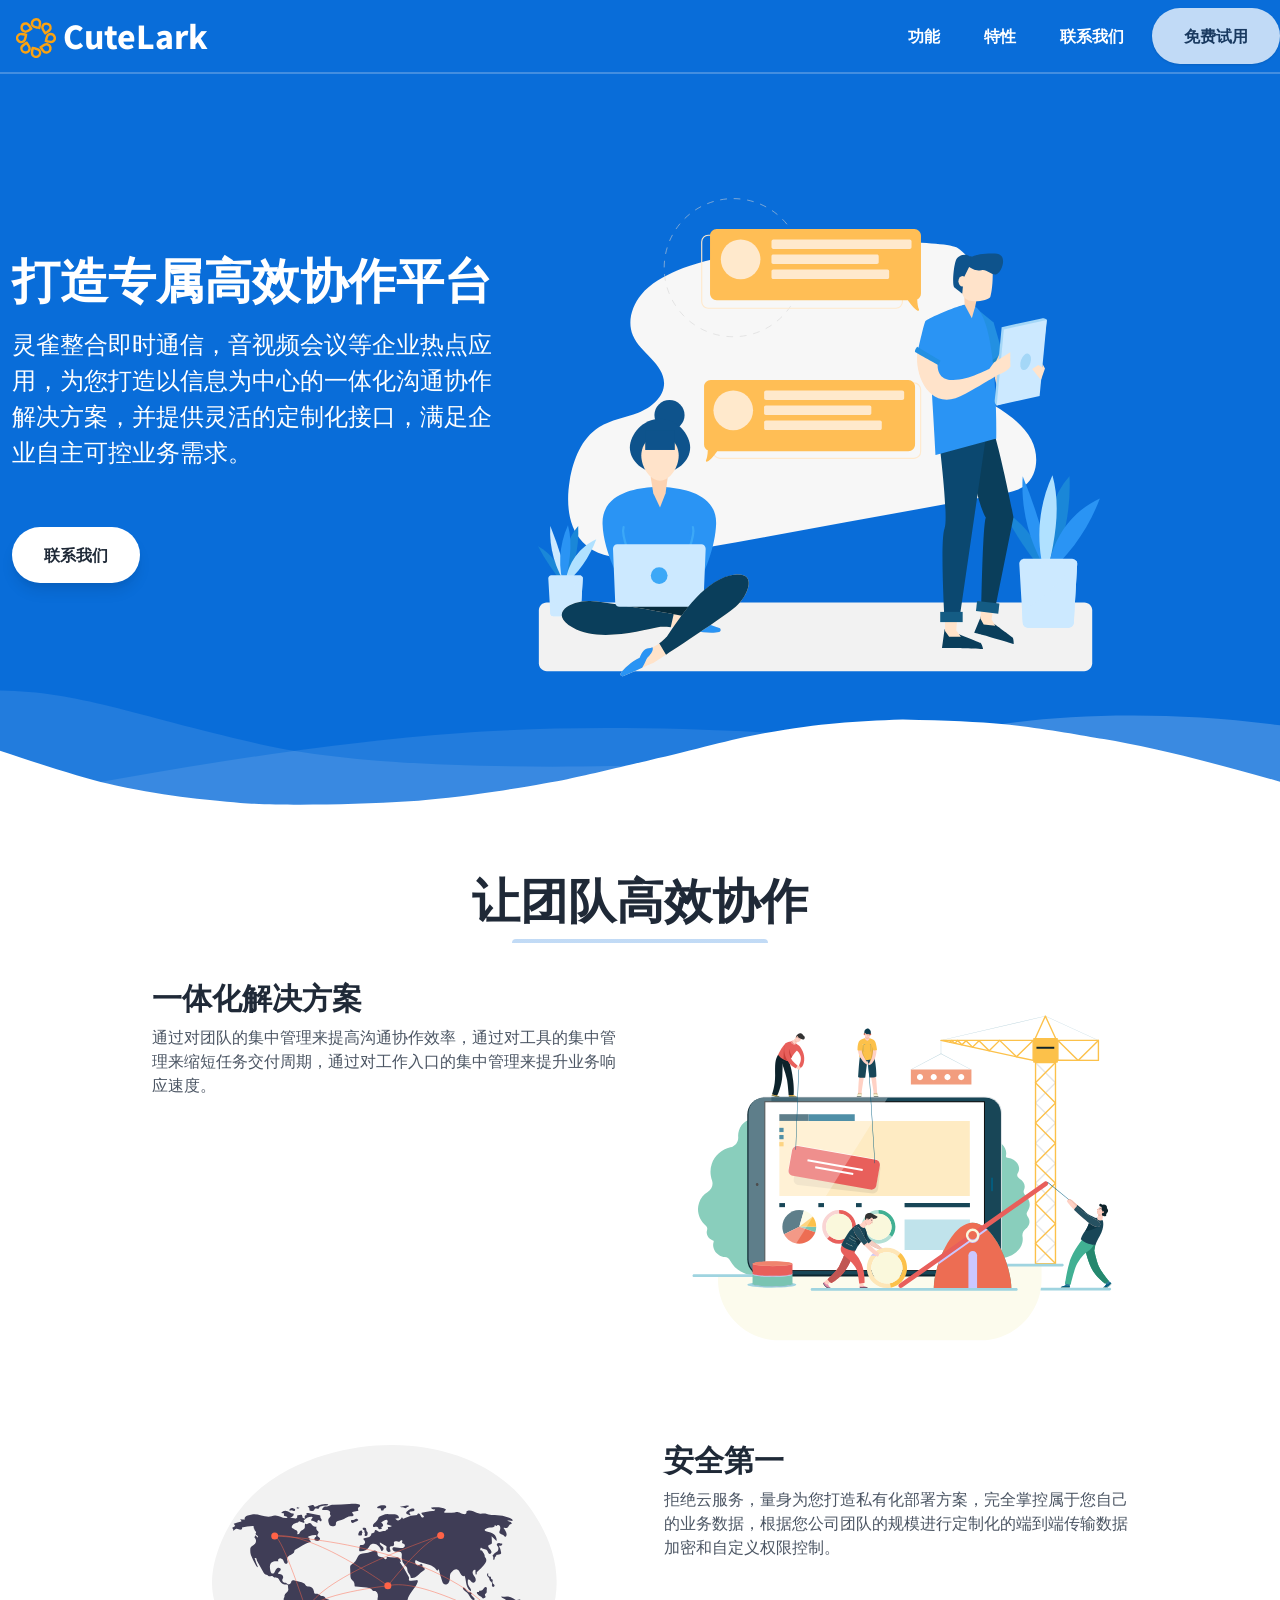
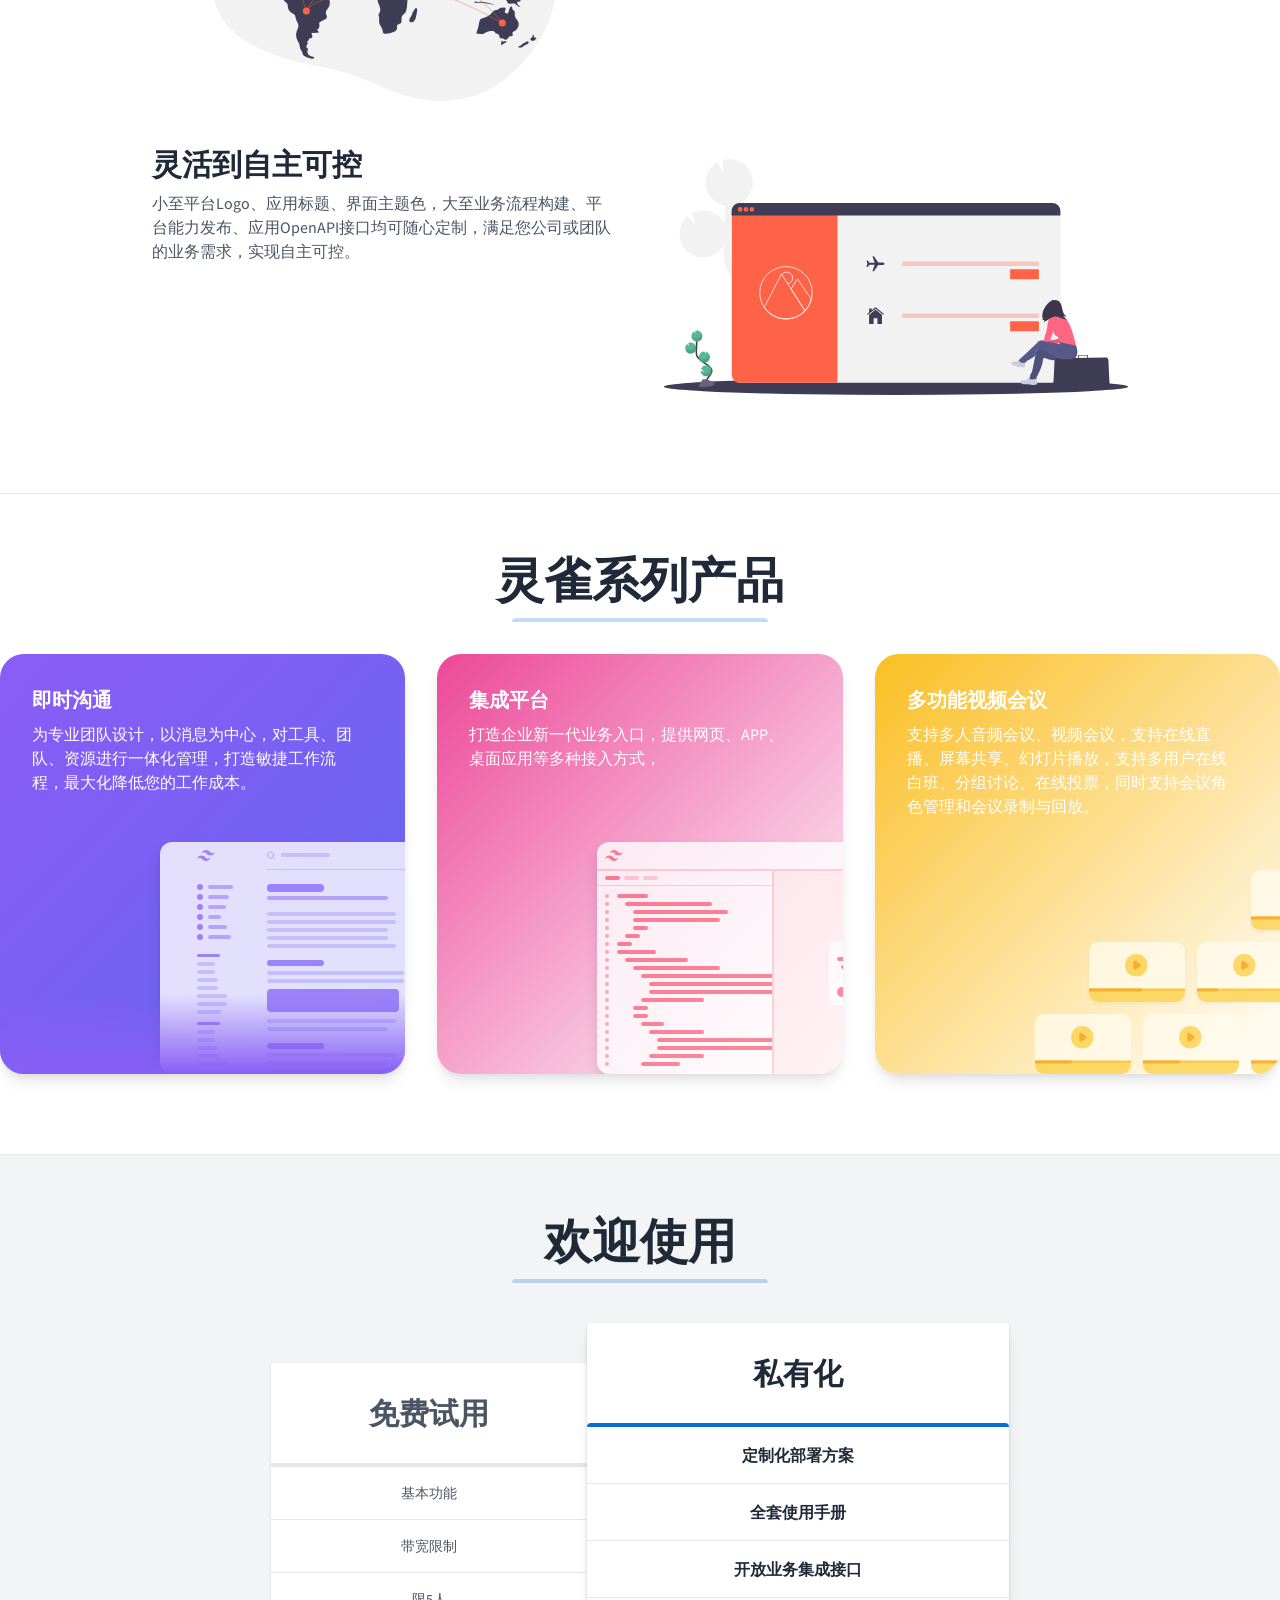
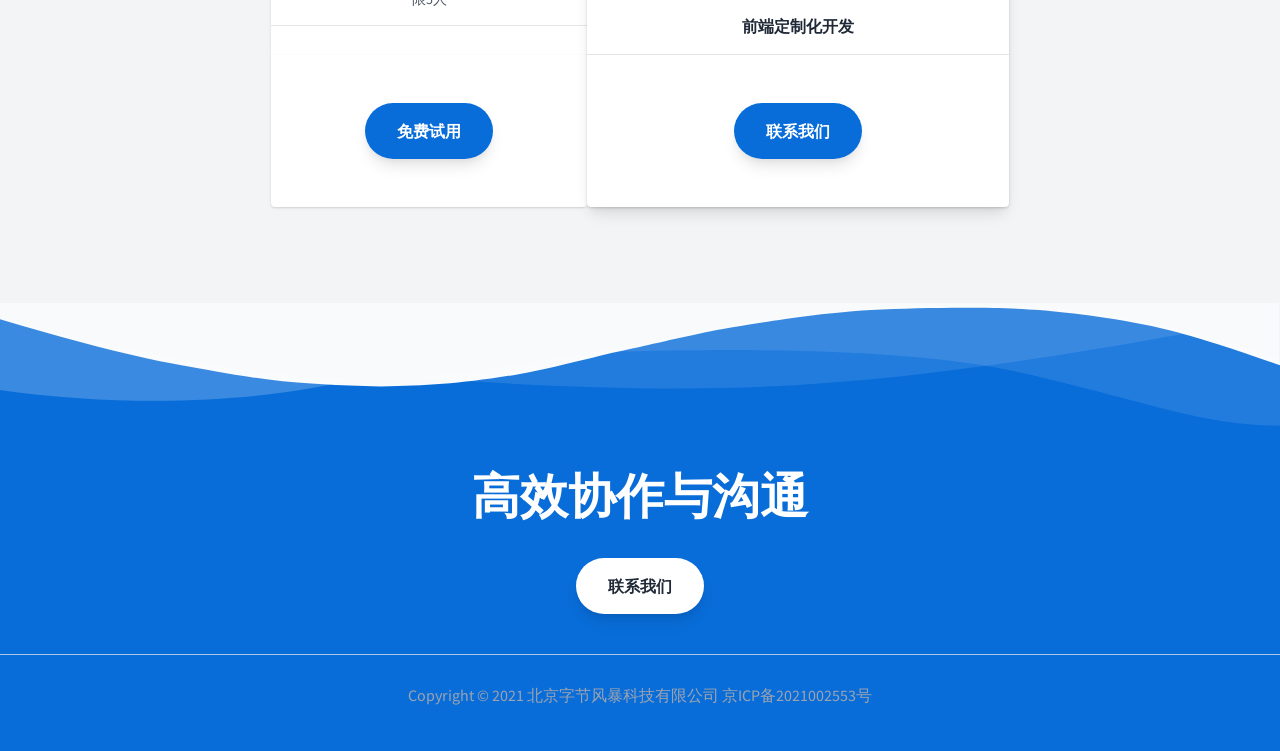
==== commit b4af01a6: "增加主页配图" ====
--- a/index.html
+++ b/index.html
@@ -1,353 +1,1374 @@
-<!DOCTYPE html>
-<html lang="zh-CN">
-  <head>
-    <meta charset="UTF-8" />
-    <meta name="viewport" content="width=device-width, initial-scale=1.0" />
-    <meta http-equiv="X-UA-Compatible" content="ie=edge" />
-    <title>CuteLark——打造专属高效协作平台</title>
-    <meta
-      name="description"
-      content="灵雀整合即时通信，音视频会议等企业热点应用，为您打造以信息为中心的一体化沟通协作解决方案，并提供灵活的定制化接口，满足企业自主可控业务需求。"
-    />
-    <meta
-      name="keywords"
-      content="灵雀,即时通信,音视频会议,团队协作,沟通协作,自主可控,定制化,一体化解决方案,安全加密,集成平台,免费试用,私有化部署,北京字节风暴科技有限公司"
-    />
-    <link rel="canonical" href="https://www.cutelark.com/" />
-    <link rel="icon" type="image/x-icon" href="./assets/images/favicon.ico" />
-    <link rel="stylesheet" href="./assets/css/cutelark.min.css" />
-    <!--Replace with your tailwind.css once created-->
-    <link rel="stylesheet" href="./assets/css/fonts.css" />
-    <!-- Define your gradient here - use online tools to find a gradient matching your branding-->
-    <style>
-      .gradient {
-        background-color: #096dd9;
-      }
-      .coming-soon {
-        position: relative;
-      }
-      .coming-soon:after {
-        position: absolute;
-        top: 0;
-        left: 0;
-        bottom: 0;
-        right: 0;
-        content: '敬请期待';
-        z-index: 20;
-        background-color: rgba(0, 0, 0, 0.4);
-        border-radius: 1.5rem;
-        font-size: 1.25rem;
-        font-weight: 500;
-        text-align: center;
-        padding-top: 45px;
-      }
-    </style>
-    <script src="./assets/js/navaction.js" defer></script>
-  </head>
-  <body
-    class="leading-normal tracking-normal text-white gradient"
-    style="font-family: 'Source Sans Pro', sans-serif"
-  >
-    <!--Nav-->
-    <nav id="header" class="fixed w-full z-30 top-0 text-white">
-      <div class="w-full container mx-auto flex flex-wrap items-center justify-between mt-0 py-2">
-        <div class="pl-4 flex items-center">
-          <a
-            class="toggleColour text-white no-underline hover:no-underline font-medium text-2xl lg:text-4xl"
-            href="#"
-          >
-            <img
-              class="h-8 w-auto sm:h-10 fill-current inline"
-              src="./assets/images/logo.svg"
-              alt="CuteLark logo"
-            />
-            <span class="align-middle">CuteLark</span>
-          </a>
-        </div>
-        <div class="block lg:hidden pr-4">
-          <button
-            id="nav-toggle"
-            class="flex items-center p-1 text-pink-800 hover:text-gray-900 focus:outline-none focus:shadow-outline transform transition hover:scale-105 duration-300 ease-in-out"
-          >
-            <img
-              class="h-6 w-auto sm:h-8 fill-current inline"
-              src="./assets/images/menu.svg"
-              alt="Menu"
-            />
-          </button>
-        </div>
-        <div
-          class="w-full flex-grow lg:flex lg:items-center lg:w-auto hidden mt-2 lg:mt-0 bg-white lg:bg-transparent text-black p-4 lg:p-0 z-20"
-          id="nav-content"
-        >
-          <ul class="list-reset lg:flex justify-end flex-1 items-center">
-            <li class="mr-3">
-              <a
-                class="toggleColour text-white inline-block no-underline hover:text-gray-800 hover:text-underline font-bold py-2 px-4"
-                href="#"
-                >功能</a
-              >
-            </li>
-            <li class="mr-3">
-              <a
-                class="toggleColour text-white inline-block no-underline hover:text-gray-800 hover:text-underline font-bold py-2 px-4"
-                href="#"
-                >特性</a
-              >
-            </li>
-            <li class="mr-3">
-              <a
-                class="toggleColour text-white inline-block no-underline hover:text-gray-800 hover:text-underline font-bold py-2 px-4"
-                href="#"
-                >联系我们</a
-              >
-            </li>
-          </ul>
-          <button
-            id="navAction"
-            class="mx-auto lg:mx-0 hover:underline bg-white text-gray-800 font-bold rounded-full mt-4 lg:mt-0 py-4 px-8 shadow opacity-75 focus:outline-none focus:shadow-outline transform transition hover:scale-105 duration-300 ease-in-out"
-          >
-            免费试用
-          </button>
-        </div>
-      </div>
-      <hr class="border-b border-gray-100 opacity-25 my-0 py-0" />
-    </nav>
-    <!--Hero-->
-    <div class="pt-24">
-      <div class="container px-3 mx-auto flex flex-wrap flex-col md:flex-row items-center">
-        <!--Left Col-->
-        <div
-          class="flex flex-col w-full md:w-2/5 justify-center items-start text-center md:text-left"
-        >
-          <h1 class="my-4 text-5xl font-bold leading-tight">打造专属高效协作平台</h1>
-          <p class="leading-normal text-2xl mb-8">
-            灵雀整合即时通信，音视频会议等企业热点应用，为您打造以信息为中心的一体化沟通协作解决方案，并提供灵活的定制化接口，满足企业自主可控业务需求。
-          </p>
-          <button
-            class="mx-auto lg:mx-0 hover:underline bg-white text-gray-800 font-bold rounded-full my-6 py-4 px-8 shadow-lg focus:outline-none focus:shadow-outline transform transition hover:scale-105 duration-300 ease-in-out"
-          >
-            联系我们
-          </button>
-        </div>
-        <!--Right Col-->
-        <div class="w-full md:w-3/5 py-6 text-center">
-          <img class="w-full md:w-4/5 z-50" src="./assets/images/hudong.svg" />
-        </div>
-      </div>
-    </div>
-    <div class="relative -mt-12 lg:-mt-24">
-      <embed src="./assets/images/transition.svg" />
-    </div>
-    <section class="bg-white border-b py-8">
-      <div class="container max-w-5xl mx-auto m-8">
-        <h1 class="w-full my-2 text-5xl font-bold leading-tight text-center text-gray-800">
-          让团队高效协作
-        </h1>
-        <div class="w-full mb-4">
-          <div class="h-1 mx-auto gradient w-64 opacity-25 my-0 py-0 rounded-t"></div>
-        </div>
-        <div class="flex flex-wrap py-6">
-          <div class="w-5/6 sm:w-1/2 p-6">
-            <h3 class="text-3xl text-gray-800 font-bold leading-none mb-3">一体化解决方案</h3>
-            <p class="text-gray-600 mb-8">
-              通过对团队的集中管理来提高沟通协作效率，通过对工具的集中管理来缩短任务交付周期，通过对工作入口的集中管理来提升业务响应速度。
-            </p>
-          </div>
-          <div class="w-full sm:w-1/2 p-6">
-            <img src="./assets/xietong.svg" />
-          </div>
-        </div>
-        <div class="flex flex-wrap flex-col-reverse sm:flex-row py-6">
-          <div class="w-full sm:w-1/2 p-6 mt-6">
-            <embed src="./assets/images/safety.svg" />
-          </div>
-          <div class="w-full sm:w-1/2 p-6 mt-6">
-            <div class="align-middle">
-              <h3 class="text-3xl text-gray-800 font-bold leading-none mb-3">安全第一</h3>
-              <p class="text-gray-600 mb-8">
-                拒绝云服务，量身为您打造私有化部署方案，完全掌控属于您自己的业务数据，根据您公司团队的规模进行定制化的端到端传输数据加密和自定义权限控制。
-              </p>
-            </div>
-          </div>
-        </div>
-        <div class="flex flex-wrap py-6">
-          <div class="w-5/6 sm:w-1/2 p-6">
-            <h3 class="text-3xl text-gray-800 font-bold leading-none mb-3">灵活到自主可控</h3>
-            <p class="text-gray-600 mb-8">
-              小至平台Logo、应用标题、界面主题色，大至业务流程构建、平台能力发布、应用OpenAPI接口均可随心定制，满足您公司或团队的业务需求，实现自主可控。
-            </p>
-          </div>
-          <div class="w-full sm:w-1/2 p-6">
-            <embed src="./assets/images/flexible.svg" />
-          </div>
-        </div>
-      </div>
-    </section>
-    <section class="bg-white border-b py-8">
-      <div class="container mx-auto flex flex-wrap pt-4 pb-12">
-        <h1 class="w-full my-2 text-5xl font-bold leading-tight text-center text-gray-800">
-          灵雀系列产品
-        </h1>
-        <div class="w-full mb-8">
-          <div class="h-1 mx-auto gradient w-64 opacity-25 my-0 py-0 rounded-t"></div>
-        </div>
-        <div class="w-full grid grid-cols-1 md:grid-cols-3 gap-6 xl:gap-8">
-          <section class="flex">
-            <div class="w-full relative text-white overflow-hidden rounded-3xl flex shadow-lg">
-              <div class="w-full flex md:flex-col bg-gradient-to-br from-purple-500 to-indigo-500">
-                <div
-                  class="sm:max-w-sm sm:flex-none md:w-auto md:flex-auto flex flex-col items-start relative z-10 p-6 xl:p-8"
-                >
-                  <h2 class="text-xl font-semibold mb-2 text-shadow">即时沟通</h2>
-                  <p class="font-medium text-violet-100 text-shadow mb-4">
-                    为专业团队设计，以消息为中心，对工具、团队、资源进行一体化管理，打造敏捷工作流程，最大化降低您的工作成本。
-                  </p>
-                </div>
-                <div class="docs_image__1HDuG relative md:pl-14 xl:pl-40 hidden sm:block">
-                  <embed
-                    class="absolute top-6 left-6 md:static overflow-visible"
-                    src="./assets/images/instant-communication.svg"
-                  />
-                </div>
-              </div>
-              <div
-                class="absolute bottom-0 left-0 right-0 h-20 hidden sm:block"
-                style="
-                  background: linear-gradient(to top, rgb(135, 94, 245), rgba(135, 94, 245, 0));
-                "
-              ></div>
-            </div>
-          </section>
-          <section class="flex">
-            <div class="w-full relative text-white overflow-hidden rounded-3xl flex shadow-lg">
-              <div class="w-full flex md:flex-col bg-gradient-to-br from-yellow-400 to-orange-500">
-                <div
-                  class="sm:max-w-sm sm:flex-none md:w-auto md:flex-auto flex flex-col items-start relative z-10 p-6 xl:p-8"
-                >
-                  <h2 class="text-xl font-semibold mb-2 text-shadow">多功能视频会议</h2>
-                  <p class="font-medium text-amber-100 text-shadow mb-4">
-                    支持多人音频会议、视频会议，支持在线直播、屏幕共享、幻灯片播放，支持多用户在线白班、分组讨论、在线投票，同时支持会议角色管理和会议录制与回放。
-                  </p>
-                </div>
-                <div class="docs_image__1HDuG relative md:pl-14 xl:pl-40 hidden sm:block">
-                  <embed class="overflow-visible" src="./assets/images/video-conference.svg" />
-                </div>
-              </div>
-              <div
-                class="absolute bottom-0 left-0 right-0 h-20 bg-gradient-to-t from-orange-500 hidden sm:block"
-              ></div>
-            </div>
-          </section>
-          <section class="flex coming-soon">
-            <div class="w-full relative text-white overflow-hidden rounded-3xl flex shadow-lg">
-              <div class="w-full flex md:flex-col bg-gradient-to-br from-pink-500 to-rose-500">
-                <div
-                  class="sm:max-w-sm sm:flex-none md:w-auto md:flex-auto flex flex-col items-start relative z-10 p-6 xl:p-8"
-                >
-                  <h2 class="text-xl font-semibold mb-2 text-shadow">集成平台</h2>
-                  <p class="font-medium text-rose-100 text-shadow mb-4">
-                    打造企业新一代业务入口，提供网页、APP、桌面应用等多种接入方式，
-                  </p>
-                </div>
-                <div class="docs_image__1HDuG relative md:pl-14 xl:pl-40 hidden sm:block">
-                  <embed
-                    class="absolute top-6 left-6 md:static overflow-visible"
-                    src="./assets/images/integration.svg"
-                  />
-                </div>
-              </div>
-              <div
-                class="absolute bottom-0 left-0 right-0 h-20 bg-gradient-to-t from-rose-500 hidden sm:block"
-              ></div>
-            </div>
-          </section>
-        </div>
-      </div>
-    </section>
-    <section class="bg-gray-100 py-8">
-      <div class="container mx-auto px-2 pt-4 pb-12 text-gray-800">
-        <h1 class="w-full my-2 text-5xl font-bold leading-tight text-center text-gray-800">
-          欢迎使用
-        </h1>
-        <div class="w-full mb-4">
-          <div class="h-1 mx-auto gradient w-64 opacity-25 my-0 py-0 rounded-t"></div>
-        </div>
-        <div class="flex flex-col sm:flex-row justify-center pt-12 my-12 sm:my-4">
-          <div
-            class="flex flex-col w-5/6 lg:w-1/4 mx-auto lg:mx-0 rounded-none lg:rounded-l-lg bg-white mt-4"
-          >
-            <div
-              class="flex-1 bg-white text-gray-600 rounded-t rounded-b-none overflow-hidden shadow"
-            >
-              <div class="p-8 text-3xl font-bold text-center border-b-4">免费试用</div>
-              <ul class="w-full text-center text-sm">
-                <li class="border-b py-4">基本功能</li>
-                <li class="border-b py-4">带宽限制</li>
-                <li class="border-b py-4">限5人</li>
-              </ul>
-            </div>
-            <div
-              class="flex-none mt-auto bg-white rounded-b rounded-t-none overflow-hidden shadow p-6"
-            >
-              <div class="flex items-center justify-center">
-                <button
-                  class="mx-auto lg:mx-0 hover:underline gradient text-white font-bold rounded-full my-6 py-4 px-8 shadow-lg focus:outline-none focus:shadow-outline transform transition hover:scale-105 duration-300 ease-in-out"
-                >
-                  免费试用
-                </button>
-              </div>
-            </div>
-          </div>
-          <div
-            class="flex flex-col w-5/6 lg:w-1/3 mx-auto lg:mx-0 rounded-lg bg-white mt-4 sm:-mt-6 shadow-lg z-10"
-          >
-            <div class="flex-1 bg-white rounded-t rounded-b-none overflow-hidden shadow">
-              <div class="w-full p-8 text-3xl font-bold text-center">私有化</div>
-              <div class="h-1 w-full gradient my-0 py-0 rounded-t"></div>
-              <ul class="w-full text-center text-base font-bold">
-                <li class="border-b py-4">定制化部署方案</li>
-                <li class="border-b py-4">全套使用手册</li>
-                <li class="border-b py-4">开放业务集成接口</li>
-                <li class="border-b py-4">前端定制化开发</li>
-              </ul>
-            </div>
-            <div
-              class="flex-none mt-auto bg-white rounded-b rounded-t-none overflow-hidden shadow p-6"
-            >
-              <div class="flex items-center justify-center">
-                <button
-                  class="mx-auto lg:mx-0 hover:underline gradient text-white font-bold rounded-full my-6 py-4 px-8 shadow-lg focus:outline-none focus:shadow-outline transform transition hover:scale-105 duration-300 ease-in-out"
-                >
-                  联系我们
-                </button>
-              </div>
-            </div>
-          </div>
-        </div>
-      </div>
-    </section>
-
-    <embed class="overflow-visible" src="./assets/images/transition-bottom.svg" />
-    <section class="container mx-auto text-center py-6 mb-2">
-      <h1 class="w-full my-2 text-5xl font-bold leading-tight text-center text-white">
-        高效协作与沟通
-      </h1>
-
-      <button
-        class="mx-auto lg:mx-0 hover:underline bg-white text-gray-800 font-bold rounded-full my-6 py-4 px-8 shadow-lg focus:outline-none focus:shadow-outline transform transition hover:scale-105 duration-300 ease-in-out"
-      >
-        联系我们
-      </button>
-      <hr class="border-t my-4 border-orange-400 opacity-75" />
-      <footer class="py-3">
-        <p class="text-gray-400 text-center">Copyright © 2021 北京字节风暴科技有限公司</p>
-        <p class="text-gray-400 text-center">
-          <a href="https://beian.miit.gov.cn" target="_blank" rel="noopener"
-            >京ICP备2021002553号-1</a
-          >
-        </p>
-      </footer>
-    </section>
-  </body>
-</html>
+<!DOCTYPE html>
+<html lang="en">
+  <head>
+    <meta charset="UTF-8" />
+    <meta name="viewport" content="width=device-width, initial-scale=1.0" />
+    <meta http-equiv="X-UA-Compatible" content="ie=edge" />
+    <title>CuteLark——打造专属高效协作平台</title>
+    <meta name="description" content="" />
+    <meta name="keywords" content="" />
+    <meta name="author" content="" />
+    <link rel="icon" type="image/png" href="./assets/images/favicon.ico"/>
+    <link rel="stylesheet" href="./assets/cutelark.min.css" />
+    <!--Replace with your tailwind.css once created-->
+    <link href="./assets/fonts.css" rel="stylesheet" />
+    <!-- Define your gradient here - use online tools to find a gradient matching your branding-->
+    <style>
+      .gradient {
+        background: linear-gradient(90deg, #096dd9 0%, #096dd9 100%);
+      }
+    </style>
+  </head>
+  <body
+    class="leading-normal tracking-normal text-white gradient"
+    style="font-family: 'Source Sans Pro', sans-serif"
+  >
+    <!--Nav-->
+    <nav id="header" class="fixed w-full z-30 top-0 text-white">
+      <div class="w-full container mx-auto flex flex-wrap items-center justify-between mt-0 py-2">
+        <div class="pl-4 flex items-center">
+          <a
+            class="toggleColour text-white no-underline hover:no-underline font-bold text-2xl lg:text-4xl"
+            href="#"
+          >
+            <img class="h-8 w-auto sm:h-10 fill-current inline" src="./assets/images/logo.svg" alt="" />
+            <span class="align-middle">CuteLark</span>
+          </a>
+        </div>
+        <div class="block lg:hidden pr-4">
+          <button
+            id="nav-toggle"
+            class="flex items-center p-1 text-pink-800 hover:text-gray-900 focus:outline-none focus:shadow-outline transform transition hover:scale-105 duration-300 ease-in-out"
+          >
+            <svg
+              class="fill-current h-6 w-6"
+              viewBox="0 0 20 20"
+              xmlns="http://www.w3.org/2000/svg"
+            >
+              <title>Menu</title>
+              <path d="M0 3h20v2H0V3zm0 6h20v2H0V9zm0 6h20v2H0v-2z" />
+            </svg>
+          </button>
+        </div>
+        <div
+          class="w-full flex-grow lg:flex lg:items-center lg:w-auto hidden mt-2 lg:mt-0 bg-white lg:bg-transparent text-black p-4 lg:p-0 z-20"
+          id="nav-content"
+        >
+          <ul class="list-reset lg:flex justify-end flex-1 items-center">
+            <li class="mr-3">
+              <a
+                class="toggleColour text-white inline-block text-black no-underline hover:text-gray-800 hover:text-underline font-bold py-2 px-4"
+                href="#"
+                >功能</a
+              >
+            </li>
+            <li class="mr-3">
+              <a
+                class="toggleColour text-white inline-block text-black no-underline hover:text-gray-800 hover:text-underline font-bold py-2 px-4"
+                href="#"
+                >特性</a
+              >
+            </li>
+            <li class="mr-3">
+              <a
+                class="toggleColour text-white inline-block text-black no-underline hover:text-gray-800 hover:text-underline font-bold py-2 px-4"
+                href="#"
+                >联系我们</a
+              >
+            </li>
+          </ul>
+          <button
+            id="navAction"
+            class="mx-auto lg:mx-0 hover:underline bg-white text-gray-800 font-bold rounded-full mt-4 lg:mt-0 py-4 px-8 shadow opacity-75 focus:outline-none focus:shadow-outline transform transition hover:scale-105 duration-300 ease-in-out"
+          >
+            免费试用
+          </button>
+        </div>
+      </div>
+      <hr class="border-b border-gray-100 opacity-25 my-0 py-0" />
+    </nav>
+    <!--Hero-->
+    <div class="pt-24">
+      <div class="container px-3 mx-auto flex flex-wrap flex-col md:flex-row items-center">
+        <!--Left Col-->
+        <div
+          class="flex flex-col w-full md:w-2/5 justify-center items-start text-center md:text-left"
+        >
+          <h1 class="my-4 text-5xl font-bold leading-tight">打造专属高效协作平台</h1>
+          <p class="leading-normal text-2xl mb-8">
+            灵雀整合即时通信，音视频会议等企业热点应用，为您打造以信息为中心的一体化沟通协作解决方案，并提供灵活的定制化接口，满足企业自主可控业务需求。
+          </p>
+          <button
+            class="mx-auto lg:mx-0 hover:underline bg-white text-gray-800 font-bold rounded-full my-6 py-4 px-8 shadow-lg focus:outline-none focus:shadow-outline transform transition hover:scale-105 duration-300 ease-in-out"
+          >
+            联系我们
+          </button>
+        </div>
+        <!--Right Col-->
+        <div class="w-full md:w-3/5 py-6 text-center">
+          <img class="w-full md:w-4/5 z-50" src="./assets/images/hudong.svg" />
+        </div>
+      </div>
+    </div>
+    <div class="relative -mt-12 lg:-mt-24">
+      <svg
+        viewBox="0 0 1428 174"
+        version="1.1"
+        xmlns="http://www.w3.org/2000/svg"
+        xmlns:xlink="http://www.w3.org/1999/xlink"
+      >
+        <g stroke="none" stroke-width="1" fill="none" fill-rule="evenodd">
+          <g transform="translate(-2.000000, 44.000000)" fill="#FFFFFF" fill-rule="nonzero">
+            <path
+              d="M0,0 C90.7283404,0.927527913 147.912752,27.187927 291.910178,59.9119003 C387.908462,81.7278826 543.605069,89.334785 759,82.7326078 C469.336065,156.254352 216.336065,153.6679 0,74.9732496"
+              opacity="0.100000001"
+            ></path>
+            <path
+              d="M100,104.708498 C277.413333,72.2345949 426.147877,52.5246657 546.203633,45.5787101 C666.259389,38.6327546 810.524845,41.7979068 979,55.0741668 C931.069965,56.122511 810.303266,74.8455141 616.699903,111.243176 C423.096539,147.640838 250.863238,145.462612 100,104.708498 Z"
+              opacity="0.100000001"
+            ></path>
+            <path
+              d="M1046,51.6521276 C1130.83045,29.328812 1279.08318,17.607883 1439,40.1656806 L1439,120 C1271.17211,77.9435312 1140.17211,55.1609071 1046,51.6521276 Z"
+              id="Path-4"
+              opacity="0.200000003"
+            ></path>
+          </g>
+          <g transform="translate(-4.000000, 76.000000)" fill="#FFFFFF" fill-rule="nonzero">
+            <path
+              d="M0.457,34.035 C57.086,53.198 98.208,65.809 123.822,71.865 C181.454,85.495 234.295,90.29 272.033,93.459 C311.355,96.759 396.635,95.801 461.025,91.663 C486.76,90.01 518.727,86.372 556.926,80.752 C595.747,74.596 622.372,70.008 636.799,66.991 C663.913,61.324 712.501,49.503 727.605,46.128 C780.47,34.317 818.839,22.532 856.324,15.904 C922.689,4.169 955.676,2.522 1011.185,0.432 C1060.705,1.477 1097.39,3.129 1121.236,5.387 C1161.703,9.219 1208.621,17.821 1235.4,22.304 C1285.855,30.748 1354.351,47.432 1440.886,72.354 L1441.191,104.352 L1.121,104.031 L0.457,34.035 Z"
+            ></path>
+          </g>
+        </g>
+      </svg>
+    </div>
+    <section class="bg-white border-b py-8">
+      <div class="container max-w-5xl mx-auto m-8">
+        <h1 class="w-full my-2 text-5xl font-bold leading-tight text-center text-gray-800">
+          让团队高效协作
+        </h1>
+        <div class="w-full mb-4">
+          <div class="h-1 mx-auto gradient w-64 opacity-25 my-0 py-0 rounded-t"></div>
+        </div>
+        <div class="flex flex-wrap">
+          <div class="w-5/6 sm:w-1/2 p-6">
+            <h3 class="text-3xl text-gray-800 font-bold leading-none mb-3">一体化解决方案</h3>
+            <p class="text-gray-600 mb-8">
+              通过对团队的集中管理来提高沟通协作效率，通过对工具的集中管理来缩短任务交付周期，通过对工作入口的集中管理来提升业务响应速度。
+            </p>
+          </div>
+          <div class="w-full sm:w-1/2 p-6">
+            <img src="./assets/xietong.svg" />
+          </div>
+        </div>
+        <div class="flex flex-wrap flex-col-reverse sm:flex-row">
+          <div class="w-full sm:w-1/2 p-6 mt-6">
+            <svg
+              class="w-5/6 sm:h-64 mx-auto"
+              viewBox="0 0 1176.60617 873.97852"
+              xmlns="http://www.w3.org/2000/svg"
+            >
+              <title>connected world</title>
+              <path
+                transform="translate(-11.697 -13.011)"
+                d="m1095.7 225.46c-133.54-185.83-415.64-261.21-693.08-180.02-146.67 42.921-288.09 128.92-358.18 295.44-125.28 297.67 137.76 392.74 309.77 423.04 83.172 14.651 161.51 39.263 233.09 72.771 128.78 60.284 356.74 113.7 528.63-137.41 124.59-182.01 68.722-350.04-20.23-473.82z"
+                fill="#f2f2f2"
+              />
+              <path
+                transform="translate(-11.697 -13.011)"
+                d="m321.43 262.23a34.385 34.385 0 0 0 -2.2476 -8.6046 3.8949 3.8949 0 0 0 -1.9801 -2.4388 4.0801 4.0801 0 0 0 -1.9647 -0.022l-10.087 1.5435a3.8669 3.8669 0 0 0 -2.3015 0.89427c-1.3138 1.3817-0.0201 3.6066-0.06032 5.5128-0.04523 2.1435-1.9497 3.8834-4.015 4.459a15.177 15.177 0 0 1 -6.3797 -0.0791l-14.105-2.1919a23.256 23.256 0 0 0 10.671 -7.1207c1.8562-2.1989 2.8437-6.3042 0.1611-7.3455a6.5854 6.5854 0 0 0 -2.4499 -0.19671c-6.3906 0.04969-11.419-5.286-17.402-7.5332a19.241 19.241 0 0 0 -21.655 6.4554l7.5139 0.36227a3.3352 3.3352 0 0 1 2.0015 0.53379c1.6467 1.353-0.40057 3.9517-0.16859 6.0702 0.3014 2.7525 3.9561 3.3402 6.711 3.6185s6.2499 2.5167 4.9247 4.9479c-13.847 4.7694-27.937-9.3231-42.479-7.5884-3.6805 0.43906-7.1558 1.8849-10.749 2.7941-21.951 5.5538-44.644-9.2644-67.068-6.1262a85.163 85.163 0 0 0 -14.64 3.8612c-3.0519 1.0021-6.2353 2.085-8.4528 4.409s-3.0615 6.2985-0.96073 8.7285a49.126 49.126 0 0 1 -17.216 -1.6365 9.645 9.645 0 0 1 4.9587 8.5003 102.15 102.15 0 0 0 -26.167 7.9788 44.073 44.073 0 0 0 5.416 7.2148l-11.445 7.353c3.8668 0.97425 5.866 6.2469 3.6173 9.54 4.0094-1.7837 6.4942-6.3979 10.782-7.3334 2.8088-0.61288 5.6669 0.53616 8.3314 1.6156s5.5932 2.1261 8.3517 1.316 4.793-4.3868 3.0402-6.6656a142.72 142.72 0 0 1 36.253 -5.6639 4.5466 4.5466 0 0 1 2.7456 0.52105c1.5982 1.1088 1.1777 3.5038 1.0916 5.4471s1.4285 4.4973 3.1654 3.6214c-2.0434 1.7719-0.29656 5.1076 1.6639 6.9709s4.3233 4.4343 3.1231 6.8581c-0.31325 0.63259-0.84455 1.1387-1.146 1.777-0.88965 1.8842 0.52289 4.0808 2.189 5.332s3.7069 2.1257 4.8643 3.8584 0.63178 4.7655-1.4378 5.0074l-5.8824-7.4687a15.314 15.314 0 0 0 -3.9736 7.5302c6.2378 5.0992 7.176 15.478 1.9538 21.613-2.6687 3.1352-6.4637 5.0403-9.776 7.4858s-6.3772 5.9278-6.3688 10.045c0.01439 7.1131-0.56681 13.721 2.0986 20.316a312.97 312.97 0 0 0 16.99 35.447c1.6808 3.0062 3.8532 6.3011 7.2582 6.8187q-6.455-15.714-11.621-31.917c2.2434 0.00878 4.8359 0.1869 6.151 2.0044 1.089 1.505 0.85507 3.5512 1.1934 5.3778a16.659 16.659 0 0 0 2.1245 4.9943l20.55 36.605c1.7035 3.0345 3.6576 6.2917 6.9133 7.5206 2.0816 0.78568 4.4899 0.63767 6.4058 1.7688 1.5018 0.88663 2.5132 2.4605 4.0442 3.2957 4.3288 2.3615 10.349-2.1675 14.394 0.652 1.1567 0.80618 1.8926 2.0869 2.9584 3.0099 3.7363 3.2356 9.8654 1.0711 14.179 3.4848 2.7798 1.5556 4.2204 4.6667 5.7031 7.486 3.7139 7.0621 9.7233 13.981 17.683 14.543 2.5002 0.17664 5.054-0.2974 7.4979 0.25869s4.8497 2.6889 4.4574 5.1645c-0.67255 4.244 1.4243 8.8911 0.86116 13.151-1.0258 7.7595-12.032 11.169-12.978 18.939-0.207 1.7012 0.117 3.4571-0.28806 5.1223-0.49646 2.0408-2.0292 3.7025-2.5738 5.731-1.0321 3.8442 1.7221 7.67 4.7477 10.256s6.6346 4.8164 8.2888 8.4368c1.7484 3.8266 0.88959 8.2885 1.4582 12.457 1.2413 9.1004 9.1016 15.847 17.191 20.197 2.4646 1.3253 5.1109 2.6084 6.7062 4.9076 2.0821 3.0009 1.8747 6.957 2.5699 10.543 1.7027 8.7816 9.0953 16.017 9.3052 24.96 0.14919 6.3561-3.384 12.122-5.4946 18.12a42.257 42.257 0 0 0 3.4506 35.046c1.5789 2.666 3.4672 5.1796 4.5841 8.0698 1.9931 5.1575 1.3464 11.02 3.1841 16.235 2.4296 6.8946 9.1056 12.589 8.4667 19.872 3.0309 6.2941 9.7237 9.3866 16.454 11.26l12.062 3.3575c2.3095 0.64288 4.7228 1.2909 7.0745 0.82537s4.596-2.4182 4.5353-4.8148c-5.9148-1.3339-12.019-2.7524-16.895-6.3567s-8.2158-10.023-6.3658-15.797c0.85781-2.6775 2.6828-5.7694 0.94774-7.9818-0.99343-1.2667-2.81-1.5977-3.9305-2.7534-1.7478-1.8026-1.1473-4.831 0.10918-7.0048s3.0726-4.1164 3.5794-6.5755a6.8609 6.8609 0 0 0 -3.2158 -7.1379 17.054 17.054 0 0 0 5.97 -3.8306c1.57-1.7929 2.2952-4.557 1.0602-6.5952 3.6675 0.46513 7.9974 0.69293 10.405-2.1126 1.9225-2.2403 1.7905-5.5897 1.0308-8.4424s-2.0436-5.6236-2.0836-8.5754a156.27 156.27 0 0 0 25.353 -0.85968 16.439 16.439 0 0 0 -7.7081 -9.6535c3.8106-0.64475 7.2821-5.2068 8.486-8.8792s0.89686-7.6727 0.15275-11.465a6.1519 6.1519 0 0 1 -0.114 -3.0037c0.42911-1.3675 1.7725-2.202 3.0153-2.9157l18.914-10.863a11.017 11.017 0 0 0 3.0246 -2.2329c1.9817-2.3277 1.6881-5.8415 0.67344-8.7252s-2.64-5.5953-3.0308-8.6272c-1.169-9.0676 8.5376-15.574 11.813-24.109 1.2856-3.3497 1.5476-6.9907 1.7963-10.57 0.2672-3.8443 0.28706-8.3096-2.6647-10.787-2.8295-2.3747-7.2505-1.845-10.211-4.0539-2.7145-2.0252-3.651-5.9583-6.6164-7.5941-2.693-1.4855-6.0696-0.54073-9.0648-1.2394-5.2736-1.2301-8.5924-7.3082-13.978-7.8709-3.0388-0.31753-6.4781 1.1681-8.9687-0.60169-2.1946-1.5594-2.2826-4.6938-2.7003-7.3534a20.536 20.536 0 0 0 -16.575 -16.628c-3.1332-0.50246-6.5436-0.31164-9.2091-2.0335-2.699-1.7435-3.9365-5.0078-6.0566-7.4223-3.4169-3.8914-8.7984-5.274-13.84-6.4591l-20.506-4.8206c-3.6401-0.85575-8.3322-1.3095-10.286 1.8791a14.738 14.738 0 0 0 -1.2167 3.8267 11.85 11.85 0 0 1 -11.144 8.3882 13.179 13.179 0 0 0 -7.7715 -6.0133c-2.0793-0.57947-4.3049-0.64392-6.288-1.4964a8.8327 8.8327 0 0 1 -3.8326 -12.253 10.995 10.995 0 0 0 -1.8788 -13.225c-3.4872-3.1307-8.5315-3.8871-13.207-3.5739-1.2246-2.6721 0.823-5.687 3.0296-7.6289s4.886-3.851 5.3665-6.7508c0.75588-4.5615-5.0643-8.026-9.4834-6.6659s-7.2396 5.6524-9.1041 9.8835c-1.0698 2.4276-1.9792 4.984-3.6666 7.031s-4.4048 3.5127-6.9751 2.8557c-3.6388-0.93-5.0441-5.2531-5.8494-8.9215-1.0805-4.9218-2.1673-9.9118-1.9409-14.946s1.9234-10.203 5.6354-13.61c6.0488-5.5531 15.328-5.0087 23.491-4.1229-1.9286-2.173-1.452-5.8352 0.61156-7.8805a8.9597 8.9597 0 0 1 8.1208 -1.9951 11.191 11.191 0 0 1 6.2912 3.7615c2.3198 2.8283 2.9795 6.647 4.7329 9.8573s5.6962 5.9485 8.9233 4.2262c2.7874-1.4876 3.2298-5.3528 2.5361-8.4352s-2.1671-6.0798-1.9158-9.2293c0.4795-6.0096 6.7091-9.627 12.206-12.102s11.792-5.8036 12.663-11.769a10.73 10.73 0 0 1 0.65234 -3.4203 6.7093 6.7093 0 0 1 2.4614 -2.3147c16.044-10.603 32.355-21.335 50.692-27.129 0.954-0.30143 1.066 0.03357 2.0383-0.20258 1.3607-0.78645 0.45911-2.962-0.84552-3.8385s-3.0484-1.5485-3.3794-3.085c-0.24331-1.1294 0.42213-2.2384 0.595-3.3807 0.42476-2.807-2.9332-5.3987-5.541-4.2764-1.473-1.9508 1.4416-4.2175 3.7984-4.8663a103.15 103.15 0 0 1 21.67 -3.54 3.9033 3.9033 0 0 1 2.4659 0.41943c1.2309 0.85266 1.0737 2.8084 0.20129 4.0254s-2.2294 1.9812-3.3165 3.011a9.0526 9.0526 0 0 0 -2.3481 9.105c3.826 1.9462 7.9855 3.9496 12.223 3.264s7.9986-5.4468 6.0068-9.2492c-1.8548-3.541-7.4263-4.3397-8.3844-8.2205-1.1218-4.5438 5.3104-8.585 3.8615-13.035-0.63466-1.9494-2.5774-3.0966-4.0681-4.504a12.221 12.221 0 0 1 -2.6744 -13.552 15.419 15.419 0 0 1 -13.523 -4.2317c-3.2345-3.2642-5.8149-8.4135-10.408-8.2675-4.2148 0.134-7.8452 5.0513-11.786 3.5511-0.96958-0.36907-1.9919-1.1202-2.9313-0.68012a2.4222 2.4222 0 0 0 -1.0934 1.815c-1.0015 4.7884 0.72138 10.244-1.8884 14.382-2.8399 4.5027-9.4088 5.1269-12.852 9.1872-1.8689 2.2041-2.593 5.174-4.3108 7.4978s-5.3639 3.8011-7.4255 1.7761a10.235 10.235 0 0 0 -2.7804 -12.445 27.309 27.309 0 0 0 -6.1412 -2.9871 36.422 36.422 0 0 1 -6.8608 -3.8237 6.7578 6.7578 0 0 1 -2.5186 -2.6949 6.1414 6.1414 0 0 1 0.17224 -4.2617 17.426 17.426 0 0 1 13.867 -11.494c2.7449-0.37343 5.9396-0.24185 7.7561-2.3333 0.96116-1.1066 1.4655-2.7797 2.8606-3.2291a4.2194 4.2194 0 0 1 2.6411 0.32524l10.245 3.6062a7.1908 7.1908 0 0 0 3.6498 0.60364 2.4745 2.4745 0 0 0 2.1396 -2.6005c-0.32735-1.7014-2.9454-2.5179-2.7071-4.234a2.8267 2.8267 0 0 1 0.85747 -1.4414 36.629 36.629 0 0 1 29.051 -11.472c1.2931 2.1238-0.752 4.6388-2.4537 6.4518s-3.0692 5.0525-1.0112 6.448a5.6425 5.6425 0 0 0 2.7279 0.61435 23.819 23.819 0 0 1 7.2608 2.2023q5.3105 2.3111 10.417 5.0572c-0.30072-2.2447-0.58773-4.6095 0.26309-6.7084s3.2689-3.7452 5.381-2.9278c2.0355 0.78775 3.0794 3.483 5.2481 3.7299 2.8928 0.32939 4.0341-3.9442 2.8257-6.5932s-3.6004-4.8669-3.8001-7.7716c-0.13471-1.9596 0.611-4.3899-0.95429-5.5765a4.2605 4.2605 0 0 0 -1.8468 -0.64758l-39.084-7.1922c-2.3209-0.42709-5.6742-0.09975-5.7771 2.2579-0.05746 1.316 1.1181 2.6179 0.59742 3.8279-0.55569 1.2914-2.3812 1.1733-3.7108 1.6301-2.0631 0.70871-3.0983 3.1584-2.9002 5.3308a14.834 14.834 0 0 0 2.448 6.0075c-2.5422-1.0632-6.3915-1.2586-8.9336-2.3218z"
+                fill="#3f3d56"
+              />
+              <path
+                transform="translate(-11.697 -13.011)"
+                d="m290.24 229.05a12.656 12.656 0 0 0 -13.902 4.1635c-0.64354 0.84733-1.184 2.0154-0.64526 2.9329 0.77242 1.3154 2.7405 0.79583 4.1916 0.3253a10.549 10.549 0 0 1 6.6207 -0.15794c1.3625 0.4678 2.5815 1.2946 3.9499 1.7447a3.9778 3.9778 0 0 0 4.0557 -0.59267c0.93918-0.95786 0.99811-2.447 0.99977-3.7885a3.0468 3.0468 0 0 0 -0.7764 -2.5042 3.9808 3.9808 0 0 0 -1.7955 -0.53108 6.1845 6.1845 0 0 1 -3.6195 -2.1148"
+                fill="#3f3d56"
+              />
+              <path
+                transform="translate(-11.697 -13.011)"
+                d="m304.34 225.13a3.2196 3.2196 0 0 0 -3.1118 4.5344 13.05 13.05 0 0 0 5.203 0.33925 4.4472 4.4472 0 0 0 3.6367 -3.3342 8.3721 8.3721 0 0 1 -5.9279 -1.1321"
+                fill="#3f3d56"
+              />
+              <path
+                transform="translate(-11.697 -13.011)"
+                d="m351.62 218.57a59.853 59.853 0 0 0 -13.342 4.5323 10.024 10.024 0 0 1 6.4025 10.068 5.2431 5.2431 0 0 0 0.06075 2.4894c0.49 1.1879 1.9099 1.6337 3.1582 1.9386a20.823 20.823 0 0 0 6.927 0.88415 7.0564 7.0564 0 0 0 5.7338 -3.5038 24.972 24.972 0 0 1 1.1924 -2.8186c2.9922-4.557 11.881 0.9531 15.094-3.4513 1.1317-1.5515 1.0282-3.887 2.5034-5.1164a5.6241 5.6241 0 0 1 2.5735 -0.98213 180.73 180.73 0 0 1 19.548 -2.7841c3.1092-0.27057 7.1619-1.387 7.1878-4.5078a54.149 54.149 0 0 0 -34.541 4.6467c-3.8504 1.9286-8.943 5.9853-12.652 3.4285-1.3887-0.95731-1.3199-3.5351-3.2313-4.6116-1.9541-1.1006-4.5408-0.65294-6.6151-0.21223z"
+                fill="#3f3d56"
+              />
+              <path
+                transform="translate(-11.697 -13.011)"
+                d="m389.92 225.74l5.4974 1.0563a7.1238 7.1238 0 0 0 -7.4134 7.7201c5.1481 1.7198 10.761 0.04624 16.184 0.27485s11.733 4.1023 10.807 9.4506c-0.27991 1.6171-1.2141 3.2332-0.72831 4.8008 0.34049 1.0988 1.3095 1.8784 1.8564 2.8903 1.1398 2.1087 0.22882 4.7759-1.2103 6.6927s-3.3736 3.4463-4.6368 5.4834c-3.1419 5.0666-1.3568 11.617 0.51479 17.277a15.231 15.231 0 0 0 2.9288 5.8488c2.7728 2.9482 7.2916 3.2046 11.338 3.2637 2.9455 0.043 6.3196-0.10253 8.1823-2.3846 2.4318-2.9794 0.73135-7.6279 2.3324-11.125 1.4541-3.1758 5.1587-4.5382 8.5152-5.5045 6.1491-1.7702 12.416-3.2752 18.229-5.9492 7.2187-3.3203 13.965-8.4947 21.899-8.9221 2.2259-0.1199 4.507 0.1428 6.6511-0.46707s4.1809-2.4636 4.0186-4.6868c-0.1387-1.8996-1.7458-3.2945-3.0016-4.7265s-2.242-3.634-1.0878-5.1491l20.797-3.8844c-1.4742-4.0174-2.6226-9.3085 0.76489-11.924 1.2222-0.94351 2.8586-1.3206 3.8993-2.4613 1.7736-1.9441 0.88175-5.293-1.1656-6.9464s-4.8157-2.0372-7.4382-2.255c-9.1188-0.75732-18.29-0.25689-27.426 0.24392q-26.79 1.4685-53.58 2.9369c-3.5953 0.19707-7.7464-0.104-11.044 1.1226-2.7916 1.0384-4.7764 2.9446-7.9692 3.6143-5.894 1.2364-12.38 0.39973-17.714 3.7088z"
+                fill="#3f3d56"
+              />
+              <path
+                transform="translate(-11.697 -13.011)"
+                d="m488.4 269.19a2.2121 2.2121 0 0 0 -1.6002 0.36291 2.0202 2.0202 0 0 0 -0.5209 1.2339 8.1485 8.1485 0 0 0 1.1836 5.8323 5.7112 5.7112 0 0 0 5.228 2.5065c2.4754-0.31565 4.2996-2.4275 6.5753-3.458 3.5074-1.5868 18.403-4.0605 8.099-9.6273-3.5509-1.9184-5.8454-0.22491-8.6442 1.0385a19.669 19.669 0 0 1 -10.321 2.1111z"
+                fill="#3f3d56"
+              />
+              <path
+                transform="translate(-11.697 -13.011)"
+                d="m578.65 222.59a5.8831 5.8831 0 0 0 -2.8624 2.4916 2.514 2.514 0 0 0 0.94284 3.335 3.7522 3.7522 0 0 0 1.4036 0.22264l4.8922 0.14615c2.0783 0.06209 4.6743 0.50471 5.2328 2.5075 0.41469 1.4871-0.51346 3.3981 0.60642 4.4609a3.1547 3.1547 0 0 0 1.6642 0.64909 11.341 11.341 0 0 0 4.9293 0.15908c3.5595-0.95476 1.6892-3.1273 2.8103-5.0617 1.7153-2.9598 1.4184-1.1681 4.4408-2.8645 2.2321-1.2528 5.1165-3.5253 3.2534-6.7183-3.2398-5.5525-22.533-1.7128-27.313 0.6725z"
+                fill="#3f3d56"
+              />
+              <path
+                transform="translate(-11.697 -13.011)"
+                d="m675.21 219.8l-2.8407 0.37908c-6.4059 0.85484-12.848 1.7176-19.018 3.6412a31.652 31.652 0 0 0 8.3288 2.0437 25.585 25.585 0 0 1 4.6654 0.66319c2.7251 0.81124 5.471 2.9061 8.1038 1.833 1.6324-0.66538 2.1651-2.3651 3.5173-3.2658 0.93372-0.622 4.4752-1.6287 4.8711-2.2565 3.2006-5.0754-5.1676-3.3661-7.6278-3.0378z"
+                fill="#3f3d56"
+              />
+              <path
+                transform="translate(-11.697 -13.011)"
+                d="m687.69 232.71a53.277 53.277 0 0 0 -10.483 7.6772c-1.3347 1.2547-2.698 2.8152-2.5769 4.643 0.16086 2.4294 2.7487 3.8385 4.9907 4.7878l9.0812 3.8448c1.1017-1.5528 0.09336-3.6962-1.0452-5.2221s-2.4916-3.2914-1.9886-5.1276c0.57406-2.0954 3.129-2.8095 5.2715-3.1705 3.4908-0.58817 12.907-0.541 11.776-6.1667-1.3332-6.6288-11.521-3.2246-15.025-1.266z"
+                fill="#3f3d56"
+              />
+              <path
+                transform="translate(-11.697 -13.011)"
+                d="m685.86 607.84c-0.86453 2.5029-0.94655 5.4513 0.54891 7.6365 1.6781 2.4521 5.0364 3.3661 7.9419 2.7443a14.307 14.307 0 0 0 7.3736 -4.7408 25.392 25.392 0 0 0 4.2412 -6.5039 50.767 50.767 0 0 0 3.1436 -11.502l2.8196-14.804c0.63007-3.3086 0.60568-13.452-5.4754-10.147-1.6613 0.90284-5.5076 8.0312-7.2486 10.053-3.1378 3.6432-3.5529 7.1782-5.2048 11.592-2.069 5.5284-6.2273 10.136-8.14 15.673z"
+                fill="#3f3d56"
+              />
+              <path
+                transform="translate(-11.697 -13.011)"
+                d="m1007 683.6a44.332 44.332 0 0 1 -5.7785 -2.7508 48.707 48.707 0 0 0 -2.9293 15.965l13.616-7.7048c2.0483-1.159 4.3698-2.7695 4.3257-5.1225a1.6206 1.6206 0 0 0 -0.75277 -1.4735 1.8356 1.8356 0 0 0 -0.95451 -0.112c-2.019 0.16826-3.8599 1.1617-5.7645 1.8526s-4.1317 1.056-5.8792 0.03077"
+                fill="#3f3d56"
+              />
+              <path
+                transform="translate(-11.697 -13.011)"
+                d="m1078.9 688.17a29.472 29.472 0 0 0 -4.3664 1.567c-3.1246 1.5898-5.2502 4.6095-8.062 6.7034-2.6907 2.0038-5.9298 3.1039-9.1095 4.1736-0.93537 0.82681-0.50556 2.492 0.50978 3.2183a6.3154 6.3154 0 0 0 3.5961 0.80831c3.3034 0.07292 6.7837 0.10473 9.6772-1.4908a30.518 30.518 0 0 0 4.5561 -3.6161c3.3831-2.8227 7.4458-4.6852 11.467-6.485a13.162 13.162 0 0 0 3.9969 -2.3897c2.5271-2.4897 2.7048-6.3307-0.93912-7.1781-2.9443-0.68475-8.523 3.7821-11.326 4.6891z"
+                fill="#3f3d56"
+              />
+              <path
+                transform="translate(-11.697 -13.011)"
+                d="m1110.6 667.44a11.359 11.359 0 0 0 -3.4752 -9.3066c-0.03724 3.4276-0.14133 7.0792-2.0691 9.9136-1.3736 2.0195-3.5272 3.3838-5.0321 5.3074s-2.1729 4.9729-0.40769 6.6609a6.6149 6.6149 0 0 0 3.9202 1.3502c3.5138 0.41362 7.5809 0.64415 10.045-1.8944 1.3451-1.3856 1.9994-3.4377 3.64-4.4564a4.4285 4.4285 0 0 0 1.597 -1.1428c0.6774-1.0768-0.39893-2.496-1.6105-2.884s-2.5467-0.2056-3.7643-0.5741-2.3348-1.7377-1.71-2.8459"
+                fill="#3f3d56"
+              />
+              <path
+                transform="translate(-11.697 -13.011)"
+                d="m1054.2 541.77a15.795 15.795 0 0 1 -5.6359 0.3323c-3.1281-0.5751-5.5628-2.9326-8.0883-4.866a35.677 35.677 0 0 0 -20.846 -7.2833c-6.8625-0.12959-13.789 1.73-20.529 0.43257 0.44035 2.4493 2.5362 4.2863 4.7724 5.3782s4.7042 1.6414 6.9512 2.711a16.597 16.597 0 0 1 8.0392 8.3635c0.72369 1.6892 1.179 3.5275 2.2752 5.0025 2.2406 3.0148 6.4876 3.6768 10.236 3.4303 4.8867-0.32145 9.9906-1.7269 14.537 0.09374 3.4779 1.3928 5.9671 4.4368 8.871 6.8038s6.9941 4.1236 10.329 2.4158a17.075 17.075 0 0 1 -11.814 -16.43c3.2704 0.30074 12.69 0.18435 12.183-5.3726-0.42992-4.7095-8.4715-1.52-11.28-1.0117z"
+                fill="#3f3d56"
+              />
+              <path
+                transform="translate(-11.697 -13.011)"
+                d="m1011.4 580.09c0.58068-3.1849 3.7568-5.9973 2.7674-9.0798-0.6842-2.1317-3.1558-3.1842-5.3941-3.2367s-4.437 0.61415-6.6749 0.67693a32.53 32.53 0 0 0 -4.3708 0.06208c-4.4425 0.73025-7.1807 5.3866-11.367 7.0422-2.5457 1.0067-5.4055 0.81426-8.0531 1.5102-6.0099 1.5798-9.8126 7.2588-14.014 11.838a50.011 50.011 0 0 1 -25.384 14.804c-3.4171 0.79123-7.0904 1.2974-9.8066 3.5167-3.5968 2.9389-4.4822 7.9771-5.2824 12.552a207.33 207.33 0 0 1 -10.093 37.051l14.27 1.822c2.7131 0.34641 5.5245 0.68539 8.1389-0.11824a23.628 23.628 0 0 0 5.3532 -2.8515 53.442 53.442 0 0 1 20.879 -7.5367c3.737-0.51305 7.655-0.60706 11.162 0.782s6.5155 4.5391 6.8094 8.2997a8.7668 8.7668 0 0 1 8.7621 2.131 15.231 15.231 0 0 1 4.1833 8.3511c0.3759 1.9523 0.752 4.2916 2.5636 5.1107 1.478 0.6682 3.1735-0.05148 4.7903-0.18086 5.4865-0.439 10.039 5.9584 15.432 4.8567 5.7835-1.1815 7.2034-9.8431 12.846-11.578 3.2406-0.99649 7.786 0.21524 9.3377-2.7991 1.3677-2.6568-1.3611-5.7228-1.0797-8.6978 0.3465-3.6632 4.6674-5.218 7.9985-6.781 11.484-5.3886 16.934-20.845 11.369-32.245-3.2972-6.7542-9.7847-12.071-10.983-19.491-0.92182-5.7088 1.3286-12.366-2.3112-16.859-1.8516-2.2859-4.9865-3.5476-6.0883-6.2752-0.69353-1.7169-0.41478-3.6649-0.788-5.4786s-1.9555-3.7108-3.7465-3.2407c-5.1989 1.3646-6.8578 17.425-9.6413 21.327-4.2311 5.9316-12.917 2.0244-11.585-5.2836z"
+                fill="#3f3d56"
+              />
+              <path
+                transform="translate(-11.697 -13.011)"
+                d="m915.32 547.84c-1.7766-0.49816-3.7166-0.9889-5.4189-0.277s-2.6964 3.2112-1.3302 4.4514c10.688-0.41637 21.442-0.82984 32.04 0.62169 12.21 1.6724 24.294 5.815 36.558 4.5963a186.05 186.05 0 0 0 -21.326 -4.9487l-12.006-2.2935a92.83 92.83 0 0 0 -9.7492 -1.5064c-6.8493-0.56567-12.033 1.2445-18.768-0.64377z"
+                fill="#3f3d56"
+              />
+              <path
+                transform="translate(-11.697 -13.011)"
+                d="m926.02 510.61c-0.88733-0.07409-1.9863-0.13792-2.4454 0.625-0.43858 0.72893 0.06343 1.692-0.17241 2.5094-0.3222 1.1167-1.7846 1.4019-2.9369 1.2499s-2.3984-0.51613-3.4192 0.03944a2.8981 2.8981 0 0 0 -1.1205 3.2919 8.4746 8.4746 0 0 0 1.9763 3.1504 32.185 32.185 0 0 0 5.1278 5.1433c3.6735 2.7116 8.6504 4.0184 10.964 7.9547a5.278 5.278 0 0 0 1.4643 1.9708c1.1107 0.70357 2.5593 0.16832 3.7552-0.37811l4.192-1.9154a4.7616 4.7616 0 0 0 1.9597 -1.3328c0.95772-1.2995 0.36947-3.1471-0.43438-4.547s-1.8328-2.8487-1.6603-4.4537c0.30757-2.8617 3.987-3.9563 5.5-6.4048 1.525-2.468 0.53222-5.6479 0.708-8.544 0.20569-3.3867 2.3338-7.7921-1.0901-10.323-2.9099-2.1505-5.6912-0.16345-7.7804 2.2108-4.4057 5.0068-6.4889 10.429-14.588 9.7527z"
+                fill="#3f3d56"
+              />
+              <path
+                transform="translate(-11.697 -13.011)"
+                d="m951.47 460.01c1.4312 2.7402 4.4147 4.3755 5.9754 7.0442 1.6916 2.8926 1.4989 6.6299 3.334 9.4336 1.8828 2.8765 5.6718 4.4037 6.7277 7.6754 1.1528 3.5719-1.4628 7.9134 0.62215 11.034a4.6319 4.6319 0 0 0 6.7945 0.62426 4.9839 4.9839 0 0 0 -0.20571 -6.9536c-1.2344-1.1255-3.007-1.6119-4.0377-2.9265a6.141 6.141 0 0 1 -1.0458 -2.5462 16.669 16.669 0 0 1 0.26223 -7.9892 3.5552 3.5552 0 0 0 0.20093 -2.0897c-0.464-1.3487-2.2903-1.4444-3.572-2.0701-2.9112-1.4211-2.8405-5.5295-2.3319-8.7289-0.33863 2.13-7.9259-1.4927-8.7204-2.6993-1.5783-2.3968-0.71931-7.0203-1.0318-9.6689-3.4074 1.6419-4.7215 6.5102-2.9716 9.8606z"
+                fill="#3f3d56"
+              />
+              <path
+                transform="translate(-11.697 -13.011)"
+                d="m875.03 502.17c-1.4004-1.5677-3.5097-3.2077-5.3872-2.2622-1.4324 0.72131-1.8264 2.7032-1.265 4.2054a9.2568 9.2568 0 0 0 3.0549 3.642c3.9126 3.2268 8.1257 6.1391 11.539 9.8901 6.1083 6.7127 9.3442 15.77 15.987 21.954a8.9669 8.9669 0 0 0 5.034 2.7244c1.9354 0.18005 4.1088-1.0588 4.3312-2.9898 0.18325-1.5906-0.92563-3.0144-2.0093-4.1931-2.5805-2.8069-5.4056-5.3906-7.8419-8.3235a6.994 6.994 0 0 1 -2.0045 -4.1863c-0.01236-1.5792 1.4277-3.2321 2.9578-2.841-1.8608-0.47563-3.2409-3.5758-5.972-4.1585-2.2824-0.487-2.8346 0.926-5.5509-0.239-5.1807-2.222-9.2454-9.1613-12.873-13.223z"
+                fill="#3f3d56"
+              />
+              <path
+                transform="translate(-11.697 -13.011)"
+                d="m996.76 349.52a42.899 42.899 0 0 1 -4.3768 -1.5635c-3.8466-1.1546-8.9361 1.6727-8.4234 5.656 0.34067 2.6466 2.8038 4.4309 4.164 6.7266 2.0172 3.4044 1.4795 7.7224 0.41941 11.535a9.0174 9.0174 0 0 1 -1.4554 3.282 11.116 11.116 0 0 1 -3.4469 2.4795 46.103 46.103 0 0 0 -13.49 11.46 3.3029 3.3029 0 0 0 -0.81466 1.5357c-0.18345 1.3449 1.1684 2.3246 1.9327 3.4463 1.6978 2.4917 0.47065 5.8446 0.63849 8.8551a2.5036 2.5036 0 0 0 1.0549 2.1966c1.0233 0.5198 2.2359-0.36314 2.7905-1.368 1.8406-3.3347 0.45407-8.6874 3.907-10.295 0.65316-0.30414 1.445-0.43236 1.8807-1.0061 0.69131-0.91021 0.02434-2.2579 0.37468-3.3459 0.526-1.6335 2.7601-1.7068 4.4747-1.6344a25.398 25.398 0 0 0 8.7242 -1.1615 5.8072 5.8072 0 0 0 2.888 -1.6724c1.0322-1.2882 0.94072-3.1199 0.73447-4.7576a64.492 64.492 0 0 0 -7.6195 -23.25c3.0331 0.38746 6.3331 0.723 8.9504-0.85772 1.4656-0.88515 3.2232-3.5322 2.4962-5.3338-1.1495-2.8491-3.2261-0.45095-5.8039-0.92723z"
+                fill="#3f3d56"
+              />
+              <path
+                transform="translate(-11.697 -13.011)"
+                d="m607.91 394.43c0.363 1.9468 0.71982 3.9967 0.08181 5.8715s-2.645 3.4412-4.5403 2.8668c-1.4708-0.44581-2.3205-1.9247-3.3649-3.0522-5.8081-6.2703-18.912-2.64-22.5-10.397-1.4644-3.166-0.46919-6.959-1.468-10.301a9.1689 9.1689 0 0 0 -9.2853 -6.3078 19.08 19.08 0 0 0 -5.3432 1.595 134.73 134.73 0 0 1 -35.401 8.8543 29.087 29.087 0 0 0 -6.8022 1.2377c-4.9878 1.8083-8.3958 6.4324-10.821 11.151s-4.2158 9.8271-7.4675 14.019c-3.4174 4.4059-8.2061 7.4912-12.673 10.828a12.93 12.93 0 0 0 -4.1807 4.3817c-0.96841 1.9881-0.91378 4.3006-0.83861 6.5108l0.91295 26.844c0.11743 3.4528 0.26488 7.0289 1.8102 10.119 1.9297 3.8584 5.7418 6.3855 8.3864 9.794a19.183 19.183 0 0 1 3.9797 12.251c-0.05629 1.7771-0.23287 3.8789 1.1511 4.995a5.0618 5.0618 0 0 0 2.8304 0.814l36.312 2.9719c6.3875 0.52278 13.466 1.3823 17.637 6.2488 1.9682 2.2967 3.5492 5.5996 6.5639 5.846 1.2931 0.10569 2.5513-0.42512 3.8446-0.52755 3.263-0.25843 6.1296 2.2182 7.9387 4.9461a21.943 21.943 0 0 1 3.5245 14.08c-0.29663 3.1118-1.2614 6.137-1.4694 9.256-0.79146 11.868 9.2692 22.179 9.4642 34.071 0.11471 6.9953-3.2061 13.531-6.4437 19.733 5.2253 7.9159 0.94656 18.457 3.0269 27.711 1.9736 8.7796 9.294 15.653 11.118 24.465 0.83506 4.0341 0.88337 8.9984 4.4406 11.076a10.122 10.122 0 0 0 5.0248 1.0061 66.242 66.242 0 0 0 30.165 -6.8674c4.3986-2.1828 8.9572-5.4413 9.7254-10.291 0.6195-3.9112-1.3639-8.286 0.6546-11.693 2.379-4.0153 8.4735-3.697 11.974-6.7841 5.6786-5.0082 1.2505-14.56 3.5513-21.773 2.0681-6.4841 9.1874-9.9289 12.716-15.748a27.986 27.986 0 0 0 2.955 -8.0088 114.24 114.24 0 0 0 3.0066 -20.426 122.44 122.44 0 0 1 0.92415 -12.511c3.8048-23.638 27.173-39.466 34.76-62.174 0.72457-2.1686 1.0648-5.0572-0.86443-6.2843a5.5252 5.5252 0 0 0 -3.6742 -0.38455l-16.739 2.1103c-2.0791 0.26212-4.2829 0.50711-6.1923-0.35645s-3.2778-3.279-2.265-5.1135c2.843-5.1497-3.0051-11.657-5.6032-16.935a249.89 249.89 0 0 0 -24.885 -40.357 4.1021 4.1021 0 0 1 -1.091 -2.3688l4.7507 0.15818c-1.6036-5.7544-4.2501-12.051-9.8406-14.156-3.1502-1.1862-6.6389-0.776-10-0.59234-9.6272 0.52593-19.948-0.92759-29.477-2.4009z"
+                fill="#3f3d56"
+              />
+              <path
+                transform="translate(-11.697 -13.011)"
+                d="m637.4 264.76c2.5192 2.6753 5.3422 5.5117 8.9872 5.978 6.438 0.82367 11.067-5.8338 14.014-11.617a5.6762 5.6762 0 0 0 5.9231 5.2512 11.693 11.693 0 0 0 4.455 -1.7417 87.765 87.765 0 0 1 41.579 -10.748 4.4903 4.4903 0 0 1 3.429 -4.9364c2.9554-0.58592 5.6176 1.9693 7.0433 4.6235s2.3146 5.7308 4.5797 7.7176 6.6505 1.9002 7.5452-0.97683c0.85894-2.7621-2.0186-5.1176-4.4092-6.746s-4.9104-4.6424-3.3005-7.0456c12.213-2.7035 24.502-5.4173 37-5.9546a15.494 15.494 0 0 0 6.2282 -1.0729c1.9059-0.93527 3.4207-3.0583 2.9082-5.1185a14.104 14.104 0 0 1 -14.718 -5.5516c17.341-1.431 35.785-2.6507 51.153 5.5089 1.8442 3.959-7.555 7.2529-5.0402 10.824 0.80205 1.1389 2.4092 1.2724 3.8019 1.2983 10.679 0.19828 21.421 0.39271 31.98-1.2196 3.8587-0.58921 7.7562-1.421 11.63-0.94319 6.4527 0.79581 11.972 5.1013 18.32 6.505 2.5838 0.57135 5.4809 0.5907 7.659-0.91213s3.1143-4.9248 1.3294-6.8784c5.9771-5.8581 15.897-4.4062 23.783-1.6016s15.355 7.3274 23.701 7.9526c5.9847 0.44829 12.053-1.1615 17.966-0.1383 3.7161 0.643 7.1747 2.2962 10.807 3.3119 6.8693 1.921 14.136 1.5155 21.268 1.6079a149.02 149.02 0 0 1 53.106 10.553 15.789 15.789 0 0 1 5.9037 3.488c1.5733 1.6848 2.3757 4.303 1.3183 6.3514l-17.473-2.553c1.6463 3.2408 5.9053 3.7931 9.364 4.9111s7.0449 4.9376 4.9663 7.9196c-3.7476-1.1932-7.1436 2.5536-9.0367 6.0009s-4.2 7.576-8.1273 7.786c-3.5168 0.18806-7.7701-2.8065-10.062-0.13277a68.629 68.629 0 0 1 8.0855 12.927c2.2647 4.7181 3.8778 10.663 0.81676 14.908a3.864 3.864 0 0 1 -2.0658 1.602c-2.4999 0.63286-4.1242-2.4254-5.917-4.279-2.2591-2.3358-5.6756-2.9974-8.735-4.0929s-6.2821-3.2504-6.5215-6.4912c-0.14893-2.0163 0.91563-3.8906 1.6998-5.7542a22.17 22.17 0 0 0 1.6844 -9.9436c-0.17165-2.7352-0.93862-5.5805-2.903-7.4916s-5.3559-2.5174-7.4647-0.767c-0.984 0.81673-1.7726 2.1232-3.0504 2.172-2.2578 0.08638-3.9914-3.85-5.8079-2.5063a6.1721 6.1721 0 0 1 -0.8387 4.1279c-5.4206 4.7144-13.748 2.7199-20.736 4.3853a38.921 38.921 0 0 0 -9.4606 4.1316 6.0872 6.0872 0 0 0 -2.7042 2.2698c-0.87231 1.6952 0.08944 3.8662 1.627 4.9933a12.917 12.917 0 0 0 5.3646 1.8311c8.5195 1.6135 17.163 4.1113 23.889 9.5834s11.137 14.518 9.0085 22.924l-16.801-16.054q0.95718 10.111 1.0864 20.277a9.1164 9.1164 0 0 1 -0.53256 3.9003c-1.1977 2.6454-4.4439 3.5357-7.2886 4.1197a5.7092 5.7092 0 0 0 -4.3828 7.3148c1.0107 3.2943 3.5307 5.8627 5.8381 8.4219s4.5782 5.4679 4.8802 8.9005-2.2877 7.3017-5.7252 7.063c-2.6059-0.18094-4.5393-2.5138-5.6508-4.8777s-1.7729-4.9973-3.443-7.0059c-5.0549-6.0796-16.409-3.4748-20.937-9.9561a10.241 10.241 0 0 0 -2.1178 9.746c2.1067-1.3188 4.9908-0.09347 6.5736 1.8228s2.3295 4.3731 3.5726 6.5254c1.6773 2.9043 4.3468 5.479 4.5809 8.8247a28.845 28.845 0 0 0 0.06384 3.7953c0.41589 2.0272 2.1293 3.4828 3.3173 5.1772 2.7643 3.9427 2.6277 9.3591 0.846 13.833s-4.9827 8.2115-8.1532 11.836c-5.5377 6.33-11.189 12.623-17.754 17.88-1.8733 1.5-3.8726 2.9749-5.0393 5.072s-1.2266 5.0406 0.56634 6.6359c-1.2829 0.06425-3.5836 0.69522-4.8664 0.75947a113.14 113.14 0 0 1 -0.29339 -15.477c-5.0626-2.4309-10.514 4.0791-9.8603 9.657s4.6877 10.054 7.56 14.88c2.1005 3.529 3.6615 7.6439 2.9603 11.69s-4.3134 7.7794-8.4046 7.4226c-6.5077-0.56766-9.2297-9.9101-15.674-10.979a2.6332 2.6332 0 0 0 -1.696 0.16838c-0.95661 0.525-1.1229 1.805-1.1766 2.8949-0.26365 5.3492-0.49192 10.911 1.5962 15.843 3.0548 7.2149 10.946 13.275 9.291 20.933-8.9178-4.1454-13.554-14.146-15.66-23.752s-2.456-19.691-6.2298-28.772c-2.8655 3.6728-8.8885 0.6366-11.507-3.2164-2.4821-3.6529-4.0104-7.8784-6.4185-11.58s-6.0973-7.017-10.509-7.2206c-4.6255-0.21346-8.637 2.9607-12.165 5.9599-2.9009 2.4662-5.8793 5.0294-7.575 8.4386-2.4676 4.9609-1.8221 10.809-1.941 16.349-0.12858 5.9886-1.3977 12.307-5.4793 16.691s-11.615 5.9112-16.117 1.96c-2.3504-2.0628-3.4884-5.1448-4.502-8.1031a396.68 396.68 0 0 1 -12.188 -43.511c-0.75647 3.3605-3.7073 7.6918-6.5263 5.7123a5.8442 5.8442 0 0 1 -1.5035 -1.9372c-5.2583-8.9122-14.996-14.258-24.835-17.463s-20.191-4.7003-29.92-8.2229a75.787 75.787 0 0 1 -15.521 -7.7314 12.207 12.207 0 0 0 -0.746 12.487c2.1583 3.8216 7.0423 6.0327 11.223 4.6969 2.1604-0.69029 3.9849-2.1901 6.1286-2.9308s5.0209-0.377 5.9583 1.6883c0.89725 1.9768-0.45894 4.3683 0.21381 6.4324 1.0246 3.1437 5.766 3.3859 7.424 6.2466 1.2336 2.1285 0.21858 4.9549-1.5427 6.6724s-4.1113 2.6595-6.2613 3.8551c-6.9762 3.8793-11.937 10.502-18.034 15.654s-14.699 8.9139-21.965 5.609c1.732-8.7702-8.715-15.209-10.637-23.939-0.63259-2.8736-0.30466-5.9261-1.2078-8.7264-1.3076-4.0544-4.9047-6.8421-7.8556-9.9147a38.912 38.912 0 0 1 -10.673 -28.31c0.15946-3.6082 0.82236-7.2752 3.5e-4 -10.792s-3.7338-6.9209-7.342-6.7615c-8.2411 0.364-18.623 0.977-22.947-6.0482-1.5432-2.5073-2.2147-6.1796 0.01642-8.1005 1.5739-1.3551 3.8972-1.2275 5.9641-1.0241l18.568 1.8266c4.3429 0.42722 9.0374 0.77979 12.764-1.4906s5.3415-8.297 1.8907-10.968c-2.5214-1.9517-7.0387-1.8459-7.7716-4.949-0.61041-2.5844 2.2502-5.5167 0.70519-7.6766-1.1078-1.5486-3.5983-1.119-5.1075 0.04194s-2.6042 2.8587-4.2932 3.7377c-2.9629 1.542-6.5032 0.07446-9.6909-0.92292s-7.4612-1.0821-9.0074 1.8786c-1.7292 3.3112 1.5338 7.65-0.18233 10.968-2.2689 4.3868-9.9526 1.8895-13.139 5.6628-3.6564 4.3298 2.4881 10.786 1.255 16.318a10.158 10.158 0 0 1 -10.007 -0.56224 9.7203 9.7203 0 0 1 -4.2006 -9.0505c0.30523-2.4883 1.6025-5.0283 0.73329-7.3798-0.70278-1.9012-2.6116-3.033-4.3857-4.0134l-18.044-9.9711c-1.6753 3.1077 0.44265 6.9605 3.0914 9.2947s5.9665 4.0922 7.7066 7.1642a9.4038 9.4038 0 0 1 -3.5385 12.398 2.1708 2.1708 0 0 1 -1.7886 0.312 2.4953 2.4953 0 0 1 -1.16 -1.5599c-3.1837-8.1474-7.9638-16.18-15.606-20.436s-18.623-3.381-23.634 3.7886c-1.1903 1.7029-1.9892 3.644-3.0261 5.4444-5.509 9.5653-17.319 14.095-28.354 13.799a5.6304 5.6304 0 0 1 -3.0931 -0.72684c-1.7833-1.2316-1.703-3.8452-1.43-5.9952l1.1583-9.1243c0.23259-1.8322 0.56962-3.8574 2.0198-5.0012 2.0442-1.6122 4.993-0.5948 7.5962-0.63229a9.6268 9.6268 0 0 0 8.738 -6.7436 10.849 10.849 0 0 0 -3.0205 -10.789c-1.1932-1.1207-2.7946-2.5284-2.1644-4.0391a3.3391 3.3391 0 0 1 2.3416 -1.5768c4.6761-1.3579 9.617-1.7138 14.215-3.3161s9.0573-4.8804 10.146-9.6263c0.33371-1.4544 0.48564-3.2162 1.792-3.9373a5.3737 5.3737 0 0 1 2.071 -0.42313 10.078 10.078 0 0 0 8.6442 -10.506c2.2036-1.5398 5.291-0.40712 7.4229 1.2306s4.014 3.8015 6.608 4.5075c4.8341 1.3157 9.5058-2.9644 14.516-2.9843 2.1068-0.00834 4.2878 0.73659 6.2699 0.02231 2.0093-0.72411 3.2093-2.7243 4.7514-4.202s4.2481-2.379 5.6721-0.78714l-1.2126-8.982a17.658 17.658 0 0 0 14.371 -2.5981l-15.672-5.2953a3.4074 3.4074 0 0 1 -1.4655 -0.78358c-1.1394-1.2269-0.00768-3.1388 0.91883-4.5335 2.2164-3.3364 2.5885-8.8323-1.0564-10.493-2.4879-1.1338-5.3436 0.22716-7.7315 1.5586l-11.439 6.378c-0.3635 2.1743 2.2954 3.4065 3.943 4.8711a6.6111 6.6111 0 0 1 -4.3112 11.552 8.2377 8.2377 0 0 1 1.4712 6.984l-7.6962 0.55351a3.3343 3.3343 0 0 1 -2.4962 -0.4872c-0.82313-0.73105-0.7115-2.0121-0.90228-3.0964-0.46046-2.6169-3.0229-4.4511-5.6381-4.9214s-5.2905 0.13252-7.8801 0.72774a4.703 4.703 0 0 1 -3.3873 -0.07817 3.3824 3.3824 0 0 1 -1.3401 -1.6914c-1.1353-2.7528-0.07412-5.9884 1.7493-8.3425s4.3195-4.075 6.5613-6.0348a38.243 38.243 0 0 0 11.371 -17.638c4.2368-1.7751 8.623-4.187 12.86-5.9622a39.35 39.35 0 0 1 21.151 -4.0981l14.348 0.27406c4.248 0.08114 8.6109 0.18511 12.539 1.8046s7.3795 5.1222 7.6507 9.3623a2.874 2.874 0 0 1 -0.92 2.6274 3.3895 3.3895 0 0 1 -1.814 0.40888c-3.9618 0.13923-5.6509 1.1264-9.6126 1.2656z"
+                fill="#3f3d56"
+              />
+              <path
+                transform="translate(-11.697 -13.011)"
+                d="m523.04 309.72a4.1985 4.1985 0 0 0 1.1449 -4.2226 7.8535 7.8535 0 0 0 -8.1319 1.5355 13.71 13.71 0 0 0 -2.1786 2.8801c-1.8854 3.076-3.553 6.7502-2.4604 10.189a2.8944 2.8944 0 0 0 1.3246 1.8118 3.4824 3.4824 0 0 0 1.544 0.24185 51.761 51.761 0 0 0 6.2136 -0.38244c1.2661-0.1548 2.7366-0.51234 3.2259-1.6903 0.64319-1.5484-0.91358-3.3007-0.45975-4.9148a5.3694 5.3694 0 0 1 1.3258 -1.8987 2.5101 2.5101 0 0 0 0.7819 -2.1073c-0.18315-0.75735-1.3428-1.187-1.7603-0.529"
+                fill="#3f3d56"
+              />
+              <path
+                transform="translate(-11.697 -13.011)"
+                d="m533.81 295.76a17.385 17.385 0 0 0 -5.6307 -0.35359 2.4555 2.4555 0 0 0 -1.1998 0.27266 2.0018 2.0018 0 0 0 -0.73936 1.0707 5.3193 5.3193 0 0 0 3.0969 6.5186 6.6553 6.6553 0 0 1 1.9204 0.77174c1.5925 1.2356 0.5773 3.7611 0.87877 5.7541 0.33852 2.2379 2.5048 4.1164 2.1076 6.3447-0.31289 1.7555-2.1878 3.1455-1.886 4.903 0.31617 1.8407 2.6519 2.3938 4.5137 2.5412a5.6766 5.6766 0 0 0 3.1979 -0.36651 4.9517 4.9517 0 0 0 2.0176 -2.9219 18.729 18.729 0 0 0 0.94353 -7.052 6.687 6.687 0 0 0 -0.7952 -3.1126 17.378 17.378 0 0 0 -1.8583 -2.1279c-3.567-4.1492 0.18883-10.338-6.5671-12.242z"
+                fill="#3f3d56"
+              />
+              <path
+                transform="translate(-11.697 -13.011)"
+                d="m1002.9 620.79s-273.2-156.82-390.82-127.11c0 0-249.27 26.825-278.15 85.84 0 0-79.237-247.61-108.12-255.87"
+                fill="none"
+                opacity=".8"
+                stroke="#ff6347"
+                stroke-miterlimit="10"
+                stroke-width="2"
+              />
+              <path
+                transform="translate(-11.697 -13.011)"
+                d="m333.9 579.53c45.809-122.16 458.5-257.52 458.5-257.52-58.602 14.857-180.35 171.68-180.35 171.68s-257.52-187.36-386.28-170.03c0 0 567.04 18.571 777.1 297.14"
+                fill="none"
+                opacity=".8"
+                stroke="#ff6347"
+                stroke-miterlimit="10"
+                stroke-width="2"
+              />
+              <circle cx="214.07" cy="310.65" r="11.968" fill="#ff6347" />
+              <circle cx="322.2" cy="566.52" r="11.968" fill="#ff6347" />
+              <circle cx="780.7" cy="309" r="11.968" fill="#ff6347" />
+              <circle cx="991.17" cy="607.78" r="11.968" fill="#ff6347" />
+              <circle cx="600.35" cy="480.68" r="11.968" fill="#ff6347" />
+            </svg>
+          </div>
+          <div class="w-full sm:w-1/2 p-6 mt-6">
+            <div class="align-middle">
+              <h3 class="text-3xl text-gray-800 font-bold leading-none mb-3">安全第一</h3>
+              <p class="text-gray-600 mb-8">
+                拒绝云服务，量身为您打造私有化部署方案，完全掌控属于您自己的业务数据，根据您公司团队的规模进行定制化的端到端传输数据加密和自定义权限控制。
+              </p>
+            </div>
+          </div>
+        </div>
+        <div class="flex flex-wrap">
+          <div class="w-5/6 sm:w-1/2 p-6">
+            <h3 class="text-3xl text-gray-800 font-bold leading-none mb-3">灵活到自主可控</h3>
+            <p class="text-gray-600 mb-8">
+              小至平台Logo、应用标题、界面主题色，大至业务流程构建、平台能力发布、应用OpenAPI接口均可随心定制，满足您公司或团队的业务需求，实现自主可控。
+            </p>
+          </div>
+          <div class="w-full sm:w-1/2 p-6">
+            <svg
+              class="w-full sm:h-64 mx-auto"
+              viewBox="0 0 1177 598.5"
+              xmlns="http://www.w3.org/2000/svg"
+            >
+              <title>travel booking</title>
+              <path
+                transform="translate(-11.5 -150.75)"
+                d="M274.63,501l-6.29-3.91c-.6-.37-1.19-.77-1.79-1.15a59.86,59.86,0,0,0,6.05-116.62l.31,24.66-13.55-26.83h-.17a59.87,59.87,0,0,0-62.58,57c-.06,1.15,0,2.27,0,3.4-4.71-5.38-9-11.15-11.83-17.47-5.73-12.79-5.84-27.28-5.39-44.9.9-34.9,2.41-70.08,4.37-105.14a59.85,59.85,0,0,0,53.16-56.64c.08-1.83,0-3.63,0-5.43,0-.45,0-.89-.07-1.34-.12-1.74-.28-3.46-.55-5.16,0-.28-.1-.55-.15-.82-.24-1.44-.54-2.86-.88-4.26-.13-.53-.26-1-.4-1.57-.42-1.53-.88-3-1.42-4.52-.18-.49-.39-1-.58-1.46-.42-1.09-.88-2.17-1.37-3.23-.26-.56-.51-1.12-.78-1.67-.08-.14-.13-.29-.21-.43l0,0a59.84,59.84,0,0,0-70.28-30.36l.4,32.1-13.4-26.52a59.57,59.57,0,0,0-28.55,64.51h-.06c.09.43.22.84.32,1.26.19.79.39,1.57.61,2.35.28,1,.6,2,.93,3,.25.74.49,1.47.77,2.2.41,1.06.87,2.09,1.33,3.12.27.6.51,1.22.8,1.81q1.14,2.33,2.48,4.53c.31.52.66,1,1,1.51.64,1,1.28,2,2,2.93.43.59.89,1.16,1.34,1.73.66.83,1.33,1.65,2,2.44.49.57,1,1.12,1.51,1.66.74.78,1.49,1.53,2.27,2.26.52.49,1,1,1.57,1.46.88.79,1.8,1.53,2.73,2.26.47.37.93.75,1.41,1.11,1.42,1,2.88,2,4.39,3,.28.17.59.31.87.48,1.27.74,2.55,1.45,3.87,2.09.57.28,1.15.53,1.73.79,1.08.48,2.17.95,3.29,1.38l2,.7c1.1.37,2.22.72,3.35,1,.66.18,1.33.37,2,.53,1.22.29,2.47.53,3.73.75l.24.05q-1.23,22.19-2.2,44.39a59.83,59.83,0,0,0-83.07-26l10.58,29-21.77-20.9a59.66,59.66,0,0,0-19.34,41.34A58.5,58.5,0,0,0,52.8,354a59.84,59.84,0,0,0,110.06,16.3c0,1.5-.1,3-.14,4.51-.4,15.54-.9,34.88,6.85,52.15,5.25,11.7,13.69,21.21,22,29.73,5.43,5.54,11.06,10.91,16.83,16.1a60.09,60.09,0,0,0,21.62,18c9.48,7.3,19.3,14.17,29.45,20.51l6.34,3.94c5.7,3.53,11.54,7.16,17.26,10.93-1-.1-2-.21-3-.26a59.89,59.89,0,0,0-58.94,39l37.4,30.43-41.14-9.54a59.89,59.89,0,0,0,85.82,53.92l-2.78,3.45q-2.76,3.43-5.45,6.82c-24.34,30.83-31.11,60.09-19.06,82.4l14.66-7.91c-11.73-21.72,5.91-49.52,17.47-64.16q2.64-3.33,5.36-6.7c15.55-19.32,33.17-41.22,32.74-68.08C345.52,545,306.21,520.6,274.63,501Z"
+                fill="#f2f2f2"
+              />
+              <ellipse cx="588.5" cy="577.5" rx="588.5" ry="21" fill="#3f3d56" />
+              <path
+                transform="translate(-11.5 -150.75)"
+                d="M119.9,721.42c-3-5.51.4-12.27,4.29-17.18s8.61-10,8.51-16.29c-.15-9-9.7-14.31-17.33-19.09a84,84,0,0,1-15.56-12.51A22.8,22.8,0,0,1,95,650c-1.58-3.52-1.54-7.52-1.44-11.37q.51-19.26,1.91-38.49"
+                fill="none"
+                stroke="#3f3d56"
+                stroke-miterlimit="10"
+                stroke-width="4"
+              />
+              <path
+                transform="translate(-11.5 -150.75)"
+                d="M81,599.39a14,14,0,0,1,7-11.5l3.14,6.22-.1-7.53a14.22,14.22,0,0,1,4.63-.56A14,14,0,1,1,81,599.39Z"
+                fill="#57b894"
+              />
+              <path
+                transform="translate(-11.5 -150.75)"
+                d="M106,694.38a14,14,0,1,0-.68-11.3l8.77,7.13L104.46,688A14,14,0,0,0,106,694.38Z"
+                fill="#57b894"
+              />
+              <path
+                transform="translate(-11.5 -150.75)"
+                d="M113,667.13a14,14,0,0,0,4.45-27.53l.08,5.78-3.18-6.29h0a14,14,0,0,0-14.67,13.36,13.84,13.84,0,0,0,.6,4.79A14,14,0,0,0,113,667.13Z"
+                fill="#57b894"
+              />
+              <path
+                transform="translate(-11.5 -150.75)"
+                d="M78.88,644.46a14,14,0,1,0-6.21-26.27l2.48,6.8-5.1-4.9a14,14,0,0,0-4.53,9.69,13.79,13.79,0,0,0,.35,3.87A14,14,0,0,0,78.88,644.46Z"
+                fill="#57b894"
+              />
+              <path
+                transform="translate(-11.5 -150.75)"
+                d="m82.88 603.13c3.24 0.35 6.39 1.36 9.64 1.56s6.82-0.57 8.88-3.1c1.1-1.36 1.66-3.08 2.59-4.57a10 10 0 0 1 3.54 -3.33 14 14 0 1 1 -26.24 9.31q0.79 0 1.59 0.13z"
+                opacity=".1"
+              />
+              <path
+                transform="translate(-11.5 -150.75)"
+                d="M78.88,644.46a14,14,0,0,0,13.35-20,10.37,10.37,0,0,0-2.82,2.82c-1,1.51-1.61,3.26-2.78,4.64-2.19,2.57-5.92,3.41-9.31,3.26s-6.66-1.12-10-1.43c-.47,0-.94-.07-1.42-.08A14,14,0,0,0,78.88,644.46Z"
+                opacity=".1"
+              />
+              <path
+                transform="translate(-11.5 -150.75)"
+                d="M113,667.13a14,14,0,0,0,13.46-19.76,11.48,11.48,0,0,0-3,2.85c-1.09,1.54-1.77,3.32-3,4.74-2.37,2.63-6.35,3.56-9.93,3.48s-6.83-.93-10.28-1.2A14,14,0,0,0,113,667.13Z"
+                opacity=".1"
+              />
+              <path
+                transform="translate(-11.5 -150.75)"
+                d="M106,694.38a14,14,0,0,0,25.59-11.45,13.84,13.84,0,0,0-3.08,2.75c-1.34,1.62-2.22,3.47-3.76,5-2.87,2.82-7.5,4-11.63,4.09A60,60,0,0,1,106,694.38Z"
+                opacity=".1"
+              />
+              <path
+                transform="translate(-11.5 -150.75)"
+                d="m141.07 715.07s-11.08-0.34-14.42-2.72-17-5.21-17.86-1.4-16.65 19-4.15 19.06 29.06-1.94 32.4-4 4.03-10.94 4.03-10.94z"
+                fill="#656380"
+              />
+              <path
+                transform="translate(-11.5 -150.75)"
+                d="m104.42 728.69c12.51 0.1 29.06-2 32.39-4 2.54-1.55 3.55-7.09 3.89-9.65h0.37s-0.7 8.94-4 11-19.89 4.07-32.4 4c-3.61 0-4.85-1.31-4.78-3.21 0.47 1.17 1.84 1.83 4.53 1.86z"
+                opacity=".2"
+              />
+              <rect x="171.5" y="111.25" width="834" height="456" rx="20.42" fill="#f2f2f2" />
+              <path
+                d="m172 133.75h268v434h-247.58a20.42 20.42 0 0 1 -20.42 -20.42v-413.58z"
+                fill="#ff6347"
+              />
+              <path
+                transform="translate(-11.5 -150.75)"
+                d="M1017,282.42V294H183V282.42A20.42,20.42,0,0,1,203.42,262H996.58A20.42,20.42,0,0,1,1017,282.42Z"
+                fill="#3f3d56"
+              />
+              <circle cx="193" cy="127.75" r="6" fill="#ff6347" />
+              <circle cx="208" cy="127.75" r="6" fill="#ff6347" />
+              <circle cx="223" cy="127.75" r="6" fill="#ff6347" />
+              <path
+                transform="translate(-11.5 -150.75)"
+                d="M387.5,490A66.5,66.5,0,1,1,321,423.5,66.47,66.47,0,0,1,387.5,490Z"
+                fill="none"
+                stroke="#f2f2f2"
+                stroke-miterlimit="10"
+                stroke-width="2"
+              />
+              <path
+                transform="translate(-11.5 -150.75)"
+                d="M325.38,467.23l8.3,13,35.53,55.59a66.5,66.5,0,0,1-103.32-8.57l43.54-84.94.91,1.43"
+                fill="none"
+                stroke="#f2f2f2"
+                stroke-linecap="round"
+                stroke-linejoin="round"
+                stroke-width="2"
+              />
+              <path
+                transform="translate(-11.5 -150.75)"
+                d="M385.31,507a66.46,66.46,0,0,1-16.1,28.82l-35.53-55.59,15.69-24.78a.66.66,0,0,1,1.1,0C353.76,460.32,371,486,385.31,507Z"
+                fill="none"
+                stroke="#f2f2f2"
+                stroke-miterlimit="10"
+                stroke-width="2"
+              />
+              <path
+                transform="translate(-11.5 -150.75)"
+                d="M337.5,452.5a15,15,0,0,1-12.12,14.73l-15-23.51a15,15,0,0,1,27.16,8.78Z"
+                fill="none"
+                stroke="#f2f2f2"
+                stroke-miterlimit="10"
+                stroke-width="2"
+              />
+              <path
+                transform="translate(-11.5 -150.75)"
+                d="m347.5 481.5"
+                fill="none"
+                stroke="#f2f2f2"
+                stroke-miterlimit="10"
+                stroke-width="2"
+              />
+              <path
+                transform="translate(-11.5 -150.75)"
+                d="m333.5 480.5"
+                fill="none"
+                stroke="#f2f2f2"
+                stroke-miterlimit="10"
+                stroke-width="2"
+              />
+              <path
+                transform="translate(-11.5 -150.75)"
+                d="M563.51,413.13c-.35,0-1.51,0-1.83,0l-6.61.17a.19.19,0,0,1-.17-.09L545,398.42a1.61,1.61,0,0,0-1.37-.75h-2.41c-.57,0-.77.57-.56,1.1l5.09,14.52a.2.2,0,0,1-.18.28l-12.45.18a.81.81,0,0,1-.67-.31l-3.77-4.58a1.59,1.59,0,0,0-1.28-.62h-1.71a.4.4,0,0,0-.38.54l2,7a1.68,1.68,0,0,1,0,1.21l-2,7a.39.39,0,0,0,.38.53h1.7a1.62,1.62,0,0,0,1.28-.62l3.84-4.64a.82.82,0,0,1,.67-.32l12.38.27a.21.21,0,0,1,.18.28L540.65,434c-.21.53,0,1.1.56,1.1h2.41a1.61,1.61,0,0,0,1.37-.76l9.91-14.81a.2.2,0,0,1,.17-.09l6.61.17c.33,0,1.48,0,1.83,0,4.5,0,7.35-1.45,7.35-3.25S568,413.13,563.51,413.13Z"
+                fill="#3f3d56"
+              />
+              <path
+                transform="translate(-11.5 -150.75)"
+                d="M548.32,532.86a.41.41,0,0,0-.51,0l-15.87,12.7a.42.42,0,0,0-.15.31v23.4a.21.21,0,0,0,.2.21h11a.21.21,0,0,0,.2-.21V555a.21.21,0,0,1,.21-.2h9.36a.2.2,0,0,1,.2.2v14.24a.21.21,0,0,0,.2.21h11a.21.21,0,0,0,.2-.21v-23.4a.4.4,0,0,0-.15-.31Z"
+                fill="#3f3d56"
+              />
+              <path
+                transform="translate(-11.5 -150.75)"
+                d="M568.69,543.05l-19.23-15.41a2.23,2.23,0,0,0-1.39-.48,2.26,2.26,0,0,0-1.4.48l-8.37,6.81v-4.29a.2.2,0,0,0-.2-.21H532a.2.2,0,0,0-.2.21v9.38l-4.34,3.57a1.41,1.41,0,0,0-.54,1,1.45,1.45,0,0,0,.41,1.09,1.41,1.41,0,0,0,1,.42,1.47,1.47,0,0,0,.9-.31l18.7-15.06a.22.22,0,0,1,.14,0,.24.24,0,0,1,.13,0l18.71,15a1.44,1.44,0,0,0,2.33-1.19,1.45,1.45,0,0,0-.55-1Z"
+                fill="#3f3d56"
+              />
+              <rect
+                x="604"
+                y="260.14"
+                width="347"
+                height="11"
+                rx="1.24"
+                fill="#ff6347"
+                opacity=".3"
+              />
+              <rect
+                x="604"
+                y="392.07"
+                width="347"
+                height="11"
+                rx="1.24"
+                fill="#ff6347"
+                opacity=".3"
+              />
+              <rect x="878" y="279.75" width="73" height="25" rx="1.24" fill="#ff6347" />
+              <rect x="878" y="411.75" width="73" height="25" rx="1.24" fill="#ff6347" />
+              <path
+                transform="translate(-11.5 -150.75)"
+                d="m978.18 606.93l-1.73 2s-21.05 2-20.2 5.39 25.35-4.55 25.35-4.55z"
+                fill="#ffc1c7"
+              />
+              <path
+                transform="translate(-11.5 -150.75)"
+                d="m1016.3 605.22s-22.5 8-34.74 4.56l5.69 11.39s29.05-0.86 34.18-6-5.13-9.95-5.13-9.95z"
+                fill="#ff6584"
+              />
+              <path
+                transform="translate(-11.5 -150.75)"
+                d="m1016.3 605.22s-22.5 8-34.74 4.56l5.69 11.39s29.05-0.86 34.18-6-5.13-9.95-5.13-9.95z"
+                opacity=".1"
+              />
+              <circle cx="989.6" cy="378.29" r="15.09" fill="#ffc1c7" />
+              <path
+                transform="translate(-11.5 -150.75)"
+                d="m1014 543.21a11.85 11.85 0 0 0 2 2.71 24.62 24.62 0 0 0 7.28 5.44 246.74 246.74 0 0 1 -25.93 3.86c0.92-3.24-0.29-6.7-1.91-9.64s-3.7-5.69-4.72-8.9l10.2 0.28c1.85 0 3.71 0.1 5.56 0 1.39-0.07 3.69-0.9 5-0.59 2.64 0.63 1.3 4.42 2.52 6.84z"
+                fill="#ffc1c7"
+              />
+              <path
+                transform="translate(-11.5 -150.75)"
+                d="M1048.24,614.05l8.54,10.25S1071,657.62,1040,661s-54.11-2.57-54.11-2.57-12.53-6-12.82-1.42-1.42,17.37-8.26,29.9l-6,13.67a8.84,8.84,0,0,0-2.27,7.41c.85,4.27-19.09,5.69-18.8,0,0,0,2.85-4.84,2.85-7.69s4.55-9.68,4.55-9.68l8.26-41s-.57-21.08,18.8-17.09,47-.86,47-.86l6.26-21.92Z"
+                fill="#575a89"
+              />
+              <path
+                transform="translate(-11.5 -150.75)"
+                d="M1048.24,614.05l8.54,10.25S1071,657.62,1040,661s-54.11-2.57-54.11-2.57-12.53-6-12.82-1.42-1.42,17.37-8.26,29.9l-6,13.67a8.84,8.84,0,0,0-2.27,7.41c.85,4.27-19.09,5.69-18.8,0,0,0,2.85-4.84,2.85-7.69s4.55-9.68,4.55-9.68l8.26-41s-.57-21.08,18.8-17.09,47-.86,47-.86l6.26-21.92Z"
+                opacity=".1"
+              />
+              <path
+                transform="translate(-11.5 -150.75)"
+                d="m1086.8 648.79v8.55a1 1 0 0 1 -1 1 1 1 0 0 1 -1 -1v-7.12a1 1 0 0 0 -1 -1h-18.82a1 1 0 0 0 -1 1v7.12a1 1 0 0 1 -1 1 1 1 0 0 1 -1 -1v-8.55a1 1 0 0 1 1 -1h22.78a1 1 0 0 1 1.04 1z"
+                fill="#3c354c"
+              />
+              <path
+                transform="translate(-11.5 -150.75)"
+                d="M999.16,721.79a5.79,5.79,0,0,0,5.14,6l134.88,3.33a.41.41,0,0,0,.32-.11h0a.31.31,0,0,0,.11-.2l1.79-8.32a6.38,6.38,0,0,0,.13-1.44l-2.88-60.37a5.65,5.65,0,0,0-.84-2.8l-2-3.36a1.12,1.12,0,0,0-.25-.28,1,1,0,0,0-.61-.2l-127,1.89a5.8,5.8,0,0,0-5.71,5.53Z"
+                fill="#3f3d56"
+              />
+              <path
+                transform="translate(-11.5 -150.75)"
+                d="M1135.53,654.27l4,76.78h0l.11-.2,1.79-8.32a6.38,6.38,0,0,0,.13-1.44l-2.88-60.37a5.65,5.65,0,0,0-.84-2.8l-2-3.36A1.12,1.12,0,0,0,1135.53,654.27Z"
+                opacity=".1"
+              />
+              <path
+                transform="translate(-11.5 -150.75)"
+                d="m1016.2 613.3s26.06-9.79 40.58 11c0 0 3.7 32.18-11.11 33.6s-34.17 1.14-38.73-3.7-33.32-18.51-33.32-18.51-14.32-7.3-17.12 2.19-3.1 11.77-3.1 11.77-14.81 10.82-20.79 12.81c0 0-4 5.7-6.26 5.7s-16.23 3.13-14.81-7.41l23.07-21.07 23.06-22.5s6.55-9.68 23.36-4.56a346.13 346.13 0 0 0 33.89 8.26z"
+                fill="#575a89"
+              />
+              <path
+                transform="translate(-11.5 -150.75)"
+                d="M955.68,707.46s5.41,13.67.86,15.38-14.24.57-14.24.57-11.4-1.43-14.24-1.14-14.53-2-12.82-6.55,10.54-3.42,10.54-3.42l8-3.7s.86-2.85,2.85-1.71S944.29,712.3,955.68,707.46Z"
+                fill="#cbceda"
+              />
+              <path
+                transform="translate(-11.5 -150.75)"
+                d="m926.06 667s6 13.38-3.7 12.24-17.09-3.13-19.93-3.41-10.49-2.92-9.3-8.19a4.52 4.52 0 0 0 0.08 -1c0-0.71 1-2.09 8.65-1.88 0 0 5.69 0 8-4-0.03-0.01 8.51 10.81 16.2 6.24z"
+                fill="#cbceda"
+              />
+              <path
+                transform="translate(-11.5 -150.75)"
+                d="m990.71 553.1s20.5-12.81 37.59 0 28.48 71.2 28.48 71.2l-39.59-8.83s-1.7-6.83-4-8-2.57-6-2.57-6-12.24-3.7-11.39-17.94-8.52-30.43-8.52-30.43z"
+                fill="#ff6584"
+              />
+              <path
+                transform="translate(-11.5 -150.75)"
+                d="m1001.2 553.67h-10.54s-6.27 7.12-7.12 25.06l-3.42 14.27s-7.12 17.09-2.85 19.94 12.54 2.56 14.24-3.13 13.44-38.76 13.44-38.76z"
+                fill="#ff6584"
+              />
+              <path
+                transform="translate(-11.5 -150.75)"
+                d="M998.23,509.4A15.27,15.27,0,0,1,1014,512c5.47,4.88,6.57,12.85,8,20s4.17,15.21,11,18a28.35,28.35,0,0,1-9.19-.27l10.25,9.19-17.27-5.63c-5.42-1.77-11.11-3.56-16.72-2.56-9.3,1.65-15.78,10.4-24.71,13.47l1-4.85-6,0a11.75,11.75,0,0,0,3.43-4,3.27,3.27,0,0,0-2.29-1.2c-2.5-15.59,6.76-31,18.81-41.17,2.38-2,5-3.92,8.06-4.42s6.64.87,7.71,3.78"
+                fill="#3c354c"
+              />
+            </svg>
+          </div>
+        </div>
+      </div>
+    </section>
+    <section class="bg-white border-b py-8">
+      <div class="container mx-auto flex flex-wrap pt-4 pb-12">
+        <h1 class="w-full my-2 text-5xl font-bold leading-tight text-center text-gray-800">
+          灵雀系列产品
+        </h1>
+        <div class="w-full mb-8">
+          <div class="h-1 mx-auto gradient w-64 opacity-25 my-0 py-0 rounded-t"></div>
+        </div>
+        <div class="w-full grid grid-cols-1 md:grid-cols-3 gap-6 xl:gap-8">
+          <section class="flex">
+            <div class="w-full relative text-white overflow-hidden rounded-3xl flex shadow-lg">
+              <div class="w-full flex md:flex-col bg-gradient-to-br from-purple-500 to-indigo-500">
+                <div
+                  class="sm:max-w-sm sm:flex-none md:w-auto md:flex-auto flex flex-col items-start relative z-10 p-6 xl:p-8"
+                >
+                  <h2 class="text-xl font-semibold mb-2 text-shadow">即时沟通</h2>
+                  <p class="font-medium text-violet-100 text-shadow mb-4">
+                    为专业团队设计，以消息为中心，对工具、团队、资源进行一体化管理，打造敏捷工作流程，最大化降低您的工作成本。
+                  </p>
+                </div>
+                <div class="docs_image__1HDuG relative md:pl-14 xl:pl-40 hidden sm:block">
+                  <svg
+                    width="352"
+                    height="232"
+                    fill="none"
+                    viewBox="0 0 352 232"
+                    class="absolute top-6 left-6 md:static overflow-visible"
+                  >
+                    <g opacity="0.8">
+                      <g filter="url(#guides_svg__filter0_dd)">
+                        <rect width="352" height="232" fill="#fff" rx="12"></rect>
+                      </g>
+                      <path fill="#DDD6FE" d="M107 27h208v1H107z"></path>
+                      <path
+                        fill="#A78BFA"
+                        fill-rule="evenodd"
+                        d="M46 8c-2.4 0-3.9 1.212-4.5 3.637.9-1.213 1.95-1.667 3.15-1.364.685.173 1.174.675 1.716 1.23.882.905 1.903 1.952 4.134 1.952 2.4 0 3.9-1.212 4.5-3.637-.9 1.213-1.95 1.667-3.15 1.364-.685-.173-1.174-.675-1.716-1.23C49.252 9.047 48.231 8 46 8zm-4.5 5.456c-2.4 0-3.9 1.212-4.5 3.636.9-1.212 1.95-1.666 3.15-1.363.685.173 1.174.674 1.716 1.23.882.905 1.903 1.952 4.134 1.952 2.4 0 3.9-1.212 4.5-3.637-.9 1.212-1.95 1.667-3.15 1.364-.685-.173-1.174-.675-1.716-1.23-.882-.905-1.903-1.952-4.134-1.952z"
+                        clip-rule="evenodd"
+                      ></path>
+                      <rect width="25" height="4" x="48" y="43" fill="#C4B5FD" rx="2"></rect>
+                      <rect width="25" height="4" x="255" y="43" fill="#DDD6FE" rx="2"></rect>
+                      <rect width="32" height="4" x="255" y="51" fill="#DDD6FE" rx="2"></rect>
+                      <rect width="24" height="4" x="255" y="59" fill="#DDD6FE" rx="2"></rect>
+                      <rect width="35" height="4" x="255" y="67" fill="#DDD6FE" rx="2"></rect>
+                      <rect width="22" height="4" x="255" y="75" fill="#DDD6FE" rx="2"></rect>
+                      <rect width="57" height="8" x="107" y="42" fill="#A78BFA" rx="4"></rect>
+                      <rect width="121" height="4" x="107" y="54" fill="#C4B5FD" rx="2"></rect>
+                      <rect width="49" height="4" x="121" y="11" fill="#DDD6FE" rx="2"></rect>
+                      <rect width="11" height="4" x="292" y="11" fill="#DDD6FE" rx="2"></rect>
+                      <rect width="129" height="4" x="107" y="70" fill="#DDD6FE" rx="2"></rect>
+                      <rect width="129" height="4" x="107" y="177" fill="#DDD6FE" rx="2"></rect>
+                      <rect width="137" height="4" x="107" y="129" fill="#DDD6FE" rx="2"></rect>
+                      <rect width="137" height="4" x="107" y="137" fill="#DDD6FE" rx="2"></rect>
+                      <rect width="129" height="4" x="107" y="211" fill="#DDD6FE" rx="2"></rect>
+                      <rect width="129" height="4" x="107" y="78" fill="#DDD6FE" rx="2"></rect>
+                      <rect width="121" height="4" x="107" y="185" fill="#DDD6FE" rx="2"></rect>
+                      <rect width="121" height="4" x="107" y="219" fill="#DDD6FE" rx="2"></rect>
+                      <rect width="121" height="4" x="107" y="86" fill="#DDD6FE" rx="2"></rect>
+                      <rect width="121" height="4" x="107" y="94" fill="#DDD6FE" rx="2"></rect>
+                      <rect width="129" height="4" x="107" y="102" fill="#DDD6FE" rx="2"></rect>
+                      <rect width="57" height="6" x="107" y="118" fill="#A78BFA" rx="3"></rect>
+                      <rect width="57" height="6" x="107" y="201" fill="#A78BFA" rx="3"></rect>
+                      <rect width="21" height="4" x="48" y="53" fill="#C4B5FD" rx="2"></rect>
+                      <rect width="18" height="4" x="48" y="63" fill="#C4B5FD" rx="2"></rect>
+                      <rect width="13" height="4" x="48" y="73" fill="#C4B5FD" rx="2"></rect>
+                      <rect width="19" height="4" x="48" y="83" fill="#C4B5FD" rx="2"></rect>
+                      <rect width="23" height="4" x="48" y="93" fill="#C4B5FD" rx="2"></rect>
+                      <rect width="23" height="3" x="37" y="112" fill="#A78BFA" rx="1.5"></rect>
+                      <rect width="23" height="3" x="37" y="180" fill="#A78BFA" rx="1.5"></rect>
+                      <rect width="18" height="4" x="37" y="120" fill="#DDD6FE" rx="2"></rect>
+                      <rect width="18" height="4" x="37" y="188" fill="#DDD6FE" rx="2"></rect>
+                      <rect width="18" height="4" x="37" y="128" fill="#DDD6FE" rx="2"></rect>
+                      <rect width="18" height="4" x="37" y="196" fill="#DDD6FE" rx="2"></rect>
+                      <rect width="21" height="4" x="37" y="136" fill="#DDD6FE" rx="2"></rect>
+                      <rect width="21" height="4" x="37" y="204" fill="#DDD6FE" rx="2"></rect>
+                      <rect width="21" height="4" x="37" y="144" fill="#DDD6FE" rx="2"></rect>
+                      <rect width="21" height="4" x="37" y="212" fill="#DDD6FE" rx="2"></rect>
+                      <rect width="30" height="4" x="37" y="152" fill="#DDD6FE" rx="2"></rect>
+                      <rect width="30" height="4" x="37" y="220" fill="#DDD6FE" rx="2"></rect>
+                      <rect width="30" height="4" x="37" y="160" fill="#DDD6FE" rx="2"></rect>
+                      <rect width="24" height="4" x="37" y="168" fill="#DDD6FE" rx="2"></rect>
+                      <circle cx="40" cy="45" r="3" fill="#A78BFA"></circle>
+                      <circle cx="312" cy="13" r="3" fill="#DDD6FE"></circle>
+                      <circle cx="40" cy="55" r="3" fill="#A78BFA"></circle>
+                      <circle cx="40" cy="65" r="3" fill="#A78BFA"></circle>
+                      <circle cx="40" cy="75" r="3" fill="#A78BFA"></circle>
+                      <circle cx="40" cy="85" r="3" fill="#A78BFA"></circle>
+                      <circle cx="40" cy="95" r="3" fill="#A78BFA"></circle>
+                      <path
+                        stroke="#C4B5FD"
+                        d="M115 17.5l-2.379-2.379m0 0a3 3 0 10-4.242-4.243 3 3 0 004.242 4.243z"
+                      ></path>
+                      <rect width="132" height="23" x="107" y="147" fill="#A78BFA" rx="4"></rect>
+                    </g>
+                    <defs>
+                      <filter
+                        id="guides_svg__filter0_dd"
+                        width="382"
+                        height="262"
+                        x="-15"
+                        y="-7"
+                        color-interpolation-filters="sRGB"
+                        filterUnits="userSpaceOnUse"
+                      >
+                        <feFlood flood-opacity="0" result="BackgroundImageFix"></feFlood>
+                        <feColorMatrix
+                          in="SourceAlpha"
+                          values="0 0 0 0 0 0 0 0 0 0 0 0 0 0 0 0 0 0 127 0"
+                        ></feColorMatrix>
+                        <feOffset dy="3"></feOffset>
+                        <feGaussianBlur stdDeviation="3"></feGaussianBlur>
+                        <feColorMatrix
+                          values="0 0 0 0 0 0 0 0 0 0 0 0 0 0 0 0 0 0 0.05 0"
+                        ></feColorMatrix>
+                        <feBlend in2="BackgroundImageFix" result="effect1_dropShadow"></feBlend>
+                        <feColorMatrix
+                          in="SourceAlpha"
+                          values="0 0 0 0 0 0 0 0 0 0 0 0 0 0 0 0 0 0 127 0"
+                        ></feColorMatrix>
+                        <feOffset dy="8"></feOffset>
+                        <feGaussianBlur stdDeviation="7.5"></feGaussianBlur>
+                        <feColorMatrix
+                          values="0 0 0 0 0 0 0 0 0 0 0 0 0 0 0 0 0 0 0.1 0"
+                        ></feColorMatrix>
+                        <feBlend in2="effect1_dropShadow" result="effect2_dropShadow"></feBlend>
+                        <feBlend
+                          in="SourceGraphic"
+                          in2="effect2_dropShadow"
+                          result="shape"
+                        ></feBlend>
+                      </filter>
+                    </defs>
+                  </svg>
+                </div>
+              </div>
+              <div
+                class="absolute bottom-0 left-0 right-0 h-20 hidden sm:block"
+                style="
+                  background: linear-gradient(to top, rgb(135, 94, 245), rgba(135, 94, 245, 0));
+                "
+              ></div>
+            </div>
+          </section>
+          <section class="flex">
+            <div class="w-full relative text-white overflow-hidden rounded-3xl flex shadow-lg">
+              <div class="w-full flex md:flex-col bg-gradient-to-br from-pink-500 to-rose-500">
+                <div
+                  class="sm:max-w-sm sm:flex-none md:w-auto md:flex-auto flex flex-col items-start relative z-10 p-6 xl:p-8"
+                >
+                  <h2 class="text-xl font-semibold mb-2 text-shadow">集成平台</h2>
+                  <p class="font-medium text-rose-100 text-shadow mb-4">
+                    打造企业新一代业务入口，提供网页、APP、桌面应用等多种接入方式，
+                  </p>
+                </div>
+                <div class="docs_image__1HDuG relative md:pl-14 xl:pl-40 hidden sm:block">
+                  <svg
+                    width="352"
+                    height="232"
+                    fill="none"
+                    class="absolute top-6 left-6 md:static overflow-visible"
+                  >
+                    <g opacity="0.8">
+                      <g filter="url(#play_svg__filter0_dd)">
+                        <rect width="352" height="232" fill="#fff" rx="12"></rect>
+                      </g>
+                      <rect
+                        width="8"
+                        height="6"
+                        x="307.5"
+                        y="10.5"
+                        stroke="#FDA4AF"
+                        rx="0.5"
+                      ></rect>
+                      <path fill="#FECDD3" d="M265 11a1 1 0 011-1h4v7h-4a1 1 0 01-1-1v-5z"></path>
+                      <rect
+                        width="8"
+                        height="6"
+                        x="265.5"
+                        y="10.5"
+                        stroke="#FDA4AF"
+                        rx="0.5"
+                      ></rect>
+                      <path fill="#FDA4AF" d="M269 10h1v7h-1z"></path>
+                      <path fill="#FECDD3" d="M286 11a1 1 0 011-1h7a1 1 0 011 1v3h-9v-3z"></path>
+                      <rect
+                        width="8"
+                        height="6"
+                        x="286.5"
+                        y="10.5"
+                        stroke="#FDA4AF"
+                        rx="0.5"
+                      ></rect>
+                      <path fill="#FDA4AF" d="M286 13h9v1h-9z"></path>
+                      <path
+                        fill="#FDA4AF"
+                        fill-rule="evenodd"
+                        d="M335 10h-5v1h1a1 1 0 011 1v4h3v-6zm-4 6v-4h-3v4h3zm-2-5h-1a1 1 0 00-1 1v4a1 1 0 001 1h7a1 1 0 001-1v-6a1 1 0 00-1-1h-5a1 1 0 00-1 1v1z"
+                        clip-rule="evenodd"
+                      ></path>
+                      <circle cx="10" cy="54" r="2" fill="#FDA4AF"></circle>
+                      <circle cx="10" cy="62" r="2" fill="#FDA4AF"></circle>
+                      <circle cx="10" cy="70" r="2" fill="#FDA4AF"></circle>
+                      <circle cx="10" cy="78" r="2" fill="#FDA4AF"></circle>
+                      <circle cx="10" cy="86" r="2" fill="#FDA4AF"></circle>
+                      <circle cx="10" cy="94" r="2" fill="#FDA4AF"></circle>
+                      <circle cx="10" cy="102" r="2" fill="#FDA4AF"></circle>
+                      <circle cx="10" cy="110" r="2" fill="#FDA4AF"></circle>
+                      <circle cx="10" cy="118" r="2" fill="#FDA4AF"></circle>
+                      <circle cx="10" cy="126" r="2" fill="#FDA4AF"></circle>
+                      <circle cx="10" cy="134" r="2" fill="#FDA4AF"></circle>
+                      <circle cx="10" cy="142" r="2" fill="#FDA4AF"></circle>
+                      <circle cx="10" cy="150" r="2" fill="#FDA4AF"></circle>
+                      <circle cx="10" cy="158" r="2" fill="#FDA4AF"></circle>
+                      <circle cx="10" cy="166" r="2" fill="#FDA4AF"></circle>
+                      <circle cx="10" cy="174" r="2" fill="#FDA4AF"></circle>
+                      <circle cx="10" cy="182" r="2" fill="#FDA4AF"></circle>
+                      <circle cx="10" cy="190" r="2" fill="#FDA4AF"></circle>
+                      <circle cx="10" cy="198" r="2" fill="#FDA4AF"></circle>
+                      <circle cx="10" cy="206" r="2" fill="#FDA4AF"></circle>
+                      <circle cx="10" cy="214" r="2" fill="#FDA4AF"></circle>
+                      <circle cx="10" cy="222" r="2" fill="#FDA4AF"></circle>
+                      <path
+                        fill="#FB7185"
+                        fill-rule="evenodd"
+                        d="M17 8c-2.4 0-3.9 1.212-4.5 3.637.9-1.213 1.95-1.667 3.15-1.364.685.173 1.174.675 1.716 1.23.882.905 1.903 1.952 4.134 1.952 2.4 0 3.9-1.212 4.5-3.637-.9 1.213-1.95 1.667-3.15 1.364-.685-.173-1.174-.675-1.716-1.23C20.252 9.047 19.231 8 17 8zm-4.5 5.456c-2.4 0-3.9 1.212-4.5 3.636.9-1.212 1.95-1.666 3.15-1.363.685.173 1.174.674 1.716 1.23.882.905 1.903 1.952 4.134 1.952 2.4 0 3.9-1.212 4.5-3.637-.9 1.212-1.95 1.667-3.15 1.364-.685-.173-1.174-.675-1.716-1.23-.882-.905-1.903-1.952-4.134-1.952z"
+                        clip-rule="evenodd"
+                      ></path>
+                      <path
+                        fill="#FFF1F2"
+                        d="M177 29h175v191c0 6.627-5.373 12-12 12H177V29z"
+                      ></path>
+                      <path fill="#FECDD3" d="M0 27h352v2H0zm0 16h176v1H0z"></path>
+                      <path fill="#FECDD3" d="M175 29h2v203h-2z"></path>
+                      <rect width="31" height="4" x="20" y="52" fill="#FB7185" rx="2"></rect>
+                      <rect width="15" height="4" x="8" y="34" fill="#FB7185" rx="2"></rect>
+                      <rect width="15" height="4" x="27" y="34" fill="#FECDD3" rx="2"></rect>
+                      <rect width="15" height="4" x="46" y="34" fill="#FECDD3" rx="2"></rect>
+                      <rect width="87" height="4" x="28" y="60" fill="#FB7185" rx="2"></rect>
+                      <rect width="95" height="4" x="36" y="68" fill="#FB7185" rx="2"></rect>
+                      <rect width="87" height="4" x="36" y="76" fill="#FB7185" rx="2"></rect>
+                      <rect width="15" height="4" x="36" y="84" fill="#FB7185" rx="2"></rect>
+                      <rect width="15" height="4" x="28" y="92" fill="#FB7185" rx="2"></rect>
+                      <rect width="15" height="4" x="20" y="100" fill="#FB7185" rx="2"></rect>
+                      <rect width="39" height="4" x="20" y="108" fill="#FB7185" rx="2"></rect>
+                      <rect width="63" height="4" x="28" y="116" fill="#FB7185" rx="2"></rect>
+                      <rect width="87" height="4" x="36" y="124" fill="#FB7185" rx="2"></rect>
+                      <rect width="15" height="4" x="36" y="164" fill="#FB7185" rx="2"></rect>
+                      <rect width="15" height="4" x="36" y="172" fill="#FB7185" rx="2"></rect>
+                      <path
+                        fill="#FB7185"
+                        d="M44 134a2 2 0 012-2h129v4H46a2 2 0 01-2-2zm8 8a2 2 0 012-2h121v4H54a2 2 0 01-2-2zm0 8a2 2 0 012-2h121v4H54a2 2 0 01-2-2zm-8 8a2 2 0 012-2h59a2 2 0 110 4H46a2 2 0 01-2-2zm0 24a2 2 0 012-2h19a2 2 0 110 4H46a2 2 0 01-2-2zm8 8a2 2 0 012-2h51a2 2 0 110 4H54a2 2 0 01-2-2zm0 24a2 2 0 012-2h51a2 2 0 110 4H54a2 2 0 01-2-2zm-8 8a2 2 0 012-2h35a2 2 0 110 4H46a2 2 0 01-2-2zm16-24a2 2 0 012-2h113v4H62a2 2 0 01-2-2zm0 8a2 2 0 012-2h113v4H62a2 2 0 01-2-2z"
+                      ></path>
+                      <rect width="64" height="64" x="232" y="99" fill="#fff" rx="8"></rect>
+                      <rect width="48" height="4" x="240" y="115" fill="#FB7185" rx="2"></rect>
+                      <rect width="40" height="4" x="244" y="123" fill="#FB7185" rx="2"></rect>
+                      <rect width="24" height="2" x="252" y="135" fill="#FECDD3" rx="1"></rect>
+                      <rect width="48" height="10" x="240" y="145" fill="#FB7185" rx="5"></rect>
+                      <circle cx="264" cy="99" r="8" fill="#FECDD3"></circle>
+                    </g>
+                    <defs>
+                      <filter
+                        id="play_svg__filter0_dd"
+                        width="382"
+                        height="262"
+                        x="-15"
+                        y="-7"
+                        color-interpolation-filters="sRGB"
+                        filterUnits="userSpaceOnUse"
+                      >
+                        <feFlood flood-opacity="0" result="BackgroundImageFix"></feFlood>
+                        <feColorMatrix
+                          in="SourceAlpha"
+                          values="0 0 0 0 0 0 0 0 0 0 0 0 0 0 0 0 0 0 127 0"
+                        ></feColorMatrix>
+                        <feOffset dy="3"></feOffset>
+                        <feGaussianBlur stdDeviation="3"></feGaussianBlur>
+                        <feColorMatrix
+                          values="0 0 0 0 0 0 0 0 0 0 0 0 0 0 0 0 0 0 0.05 0"
+                        ></feColorMatrix>
+                        <feBlend in2="BackgroundImageFix" result="effect1_dropShadow"></feBlend>
+                        <feColorMatrix
+                          in="SourceAlpha"
+                          values="0 0 0 0 0 0 0 0 0 0 0 0 0 0 0 0 0 0 127 0"
+                        ></feColorMatrix>
+                        <feOffset dy="8"></feOffset>
+                        <feGaussianBlur stdDeviation="7.5"></feGaussianBlur>
+                        <feColorMatrix
+                          values="0 0 0 0 0 0 0 0 0 0 0 0 0 0 0 0 0 0 0.1 0"
+                        ></feColorMatrix>
+                        <feBlend in2="effect1_dropShadow" result="effect2_dropShadow"></feBlend>
+                        <feBlend
+                          in="SourceGraphic"
+                          in2="effect2_dropShadow"
+                          result="shape"
+                        ></feBlend>
+                      </filter>
+                    </defs>
+                  </svg>
+                </div>
+              </div>
+              <div
+                class="absolute bottom-0 left-0 right-0 h-20 bg-gradient-to-t from-rose-500 hidden sm:block"
+              ></div>
+            </div>
+          </section>
+          <section class="flex">
+            <div class="w-full relative text-white overflow-hidden rounded-3xl flex shadow-lg">
+              <div class="w-full flex md:flex-col bg-gradient-to-br from-yellow-400 to-orange-500">
+                <div
+                  class="sm:max-w-sm sm:flex-none md:w-auto md:flex-auto flex flex-col items-start relative z-10 p-6 xl:p-8"
+                >
+                  <h2 class="text-xl font-semibold mb-2 text-shadow">多功能视频会议</h2>
+                  <p class="font-medium text-amber-100 text-shadow mb-4">
+                    支持多人音频会议、视频会议，支持在线直播、屏幕共享、幻灯片播放，支持多用户在线白班、分组讨论、在线投票，同时支持会议角色管理和会议录制与回放。
+                  </p>
+                </div>
+                <div class="docs_image__1HDuG relative md:pl-14 xl:pl-40 hidden sm:block">
+                  <svg width="420" height="204" fill="none" class="overflow-visible">
+                    <g opacity="0.8">
+                      <g filter="url(#screencasts_svg__filter0_d)">
+                        <rect width="96" height="60" x="324" fill="#FFFBEB" rx="9"></rect>
+                      </g>
+                      <path
+                        fill="#FCD34D"
+                        d="M324 49.5h96V51a9 9 0 01-9 9h-78a9 9 0 01-9-9v-1.5z"
+                      ></path>
+                      <path fill="#FBBF24" d="M324 46.502h96v3h-96v-3z"></path>
+                      <path fill="#F59E0B" d="M324 46.502h36.75v3H324v-3z"></path>
+                      <circle cx="371.25" cy="23.25" r="11.25" fill="#FCD34D"></circle>
+                      <path
+                        fill="#F59E0B"
+                        fill-rule="evenodd"
+                        d="M369.042 18.927a1.5 1.5 0 011.54.075l4.5 3a1.5 1.5 0 010 2.496l-4.5 3a1.5 1.5 0 01-2.332-1.248v-6a1.5 1.5 0 01.792-1.323z"
+                        clip-rule="evenodd"
+                      ></path>
+                      <g filter="url(#screencasts_svg__filter1_d)">
+                        <rect width="96" height="60" x="216" fill="#FFFBEB" rx="9"></rect>
+                      </g>
+                      <path
+                        fill="#FCD34D"
+                        d="M216 49.5h96V51a9 9 0 01-9 9h-78a9 9 0 01-9-9v-1.5z"
+                      ></path>
+                      <path fill="#FBBF24" d="M216 46.502h96v3h-96v-3z"></path>
+                      <path fill="#F59E0B" d="M216 46.502h36.75v3H216v-3z"></path>
+                      <circle cx="263.25" cy="23.25" r="11.25" fill="#FCD34D"></circle>
+                      <path
+                        fill="#F59E0B"
+                        fill-rule="evenodd"
+                        d="M261.042 18.927a1.5 1.5 0 011.54.075l4.5 3a1.5 1.5 0 010 2.496l-4.5 3a1.5 1.5 0 01-2.332-1.248v-6a1.5 1.5 0 01.792-1.323z"
+                        clip-rule="evenodd"
+                      ></path>
+                      <g filter="url(#screencasts_svg__filter2_d)">
+                        <rect width="96" height="60" x="270" y="72" fill="#FFFBEB" rx="9"></rect>
+                      </g>
+                      <path
+                        fill="#FCD34D"
+                        d="M270 121.5h96v1.5a9 9 0 01-9 9h-78a9 9 0 01-9-9v-1.5z"
+                      ></path>
+                      <path fill="#FBBF24" d="M270 118.502h96v3h-96v-3z"></path>
+                      <path fill="#F59E0B" d="M270 118.502h44.75v3H270v-3z"></path>
+                      <circle cx="317.25" cy="95.25" r="11.25" fill="#FCD34D"></circle>
+                      <path
+                        fill="#F59E0B"
+                        fill-rule="evenodd"
+                        d="M315.042 90.927a1.5 1.5 0 011.54.075l4.5 3a1.5 1.5 0 010 2.496l-4.5 3a1.5 1.5 0 01-2.332-1.248v-6a1.5 1.5 0 01.792-1.323z"
+                        clip-rule="evenodd"
+                      ></path>
+                      <rect width="96" height="60" x="216" y="143.998" fill="#FFFBEB" rx="9"></rect>
+                      <path
+                        fill="#FCD34D"
+                        d="M216 193.5h96v1.5a9 9 0 01-9 9h-78a9 9 0 01-9-9v-1.5z"
+                      ></path>
+                      <path fill="#FBBF24" d="M216 190.5h96v3h-96v-3z"></path>
+                      <path fill="#F59E0B" d="M216 190.5h36.75v3H216v-3z"></path>
+                      <circle cx="263.254" cy="167.25" r="11.25" fill="#FCD34D"></circle>
+                      <path
+                        fill="#F59E0B"
+                        fill-rule="evenodd"
+                        d="M261.046 162.927a1.5 1.5 0 011.54.075l4.5 3a1.5 1.5 0 010 2.496l-4.5 3a1.5 1.5 0 01-2.332-1.248v-6c0-.553.304-1.061.792-1.323z"
+                        clip-rule="evenodd"
+                      ></path>
+                      <g filter="url(#screencasts_svg__filter3_d)">
+                        <rect
+                          width="96"
+                          height="60"
+                          x="162"
+                          y="72.002"
+                          fill="#FFFBEB"
+                          rx="9"
+                        ></rect>
+                      </g>
+                      <path
+                        fill="#FCD34D"
+                        d="M162 121.502h96v1.5a9 9 0 01-9 9h-78a9 9 0 01-9-9v-1.5z"
+                      ></path>
+                      <path fill="#FBBF24" d="M162 118.502h96v3h-96v-3z"></path>
+                      <path fill="#F59E0B" d="M162 118.502h20.75v3H162v-3z"></path>
+                      <circle cx="209.254" cy="95.252" r="11.25" fill="#FCD34D"></circle>
+                      <path
+                        fill="#F59E0B"
+                        fill-rule="evenodd"
+                        d="M207.046 90.93a1.5 1.5 0 011.54.074l4.5 3a1.5 1.5 0 010 2.496l-4.5 3a1.5 1.5 0 01-2.332-1.248v-6a1.5 1.5 0 01.792-1.323z"
+                        clip-rule="evenodd"
+                      ></path>
+                      <g filter="url(#screencasts_svg__filter4_d)">
+                        <rect width="96" height="60" x="54" y="72.002" fill="#FFFBEB" rx="9"></rect>
+                      </g>
+                      <path
+                        fill="#FCD34D"
+                        d="M54 121.502h96v1.5a9 9 0 01-9 9H63a9 9 0 01-9-9v-1.5z"
+                      ></path>
+                      <path fill="#FBBF24" d="M54 118.502h96v3H54v-3z"></path>
+                      <path fill="#F59E0B" d="M54 118.502h52.75v3H54v-3z"></path>
+                      <circle cx="101.25" cy="95.252" r="11.25" fill="#FCD34D"></circle>
+                      <path
+                        fill="#F59E0B"
+                        fill-rule="evenodd"
+                        d="M99.042 90.93a1.5 1.5 0 011.54.074l4.5 3a1.5 1.5 0 010 2.496l-4.5 3a1.5 1.5 0 01-2.332-1.248v-6a1.5 1.5 0 01.792-1.323z"
+                        clip-rule="evenodd"
+                      ></path>
+                      <rect width="96" height="60" x="108" y="144.002" fill="#FFFBEB" rx="9"></rect>
+                      <path
+                        fill="#FCD34D"
+                        d="M108 193.5h96v1.5a9 9 0 01-9 9h-78a9 9 0 01-9-9v-1.5z"
+                      ></path>
+                      <path fill="#FBBF24" d="M108 190.502h96v3h-96v-3z"></path>
+                      <path fill="#F59E0B" d="M108 190.502h36.75v3H108v-3z"></path>
+                      <circle cx="155.25" cy="167.252" r="11.25" fill="#FCD34D"></circle>
+                      <path
+                        fill="#F59E0B"
+                        fill-rule="evenodd"
+                        d="M153.046 162.927a1.5 1.5 0 011.54.075l4.5 3a1.5 1.5 0 010 2.496l-4.5 3a1.5 1.5 0 01-2.332-1.248v-6c0-.553.304-1.061.792-1.323z"
+                        clip-rule="evenodd"
+                      ></path>
+                      <rect width="96" height="60" y="144.002" fill="#FFFBEB" rx="9"></rect>
+                      <path
+                        fill="#FCD34D"
+                        d="M0 193.502h96v1.5a9 9 0 01-9 9H9a9 9 0 01-9-9v-1.5z"
+                      ></path>
+                      <path fill="#FBBF24" d="M0 190.502h96v3H0v-3z"></path>
+                      <path fill="#F59E0B" d="M0 190.502h36.75v3H0v-3z"></path>
+                      <circle cx="47.25" cy="167.252" r="11.25" fill="#FCD34D"></circle>
+                      <path
+                        fill="#F59E0B"
+                        fill-rule="evenodd"
+                        d="M45.042 162.929a1.5 1.5 0 011.54.075l4.5 3a1.499 1.499 0 010 2.496l-4.5 3a1.5 1.5 0 01-2.332-1.248v-6a1.5 1.5 0 01.792-1.323z"
+                        clip-rule="evenodd"
+                      ></path>
+                    </g>
+                    <defs>
+                      <filter
+                        id="screencasts_svg__filter0_d"
+                        width="105"
+                        height="69"
+                        x="319.5"
+                        y="-2.25"
+                        color-interpolation-filters="sRGB"
+                        filterUnits="userSpaceOnUse"
+                      >
+                        <feFlood flood-opacity="0" result="BackgroundImageFix"></feFlood>
+                        <feColorMatrix
+                          in="SourceAlpha"
+                          values="0 0 0 0 0 0 0 0 0 0 0 0 0 0 0 0 0 0 127 0"
+                        ></feColorMatrix>
+                        <feOffset dy="2.25"></feOffset>
+                        <feGaussianBlur stdDeviation="2.25"></feGaussianBlur>
+                        <feColorMatrix
+                          values="0 0 0 0 0 0 0 0 0 0 0 0 0 0 0 0 0 0 0.05 0"
+                        ></feColorMatrix>
+                        <feBlend in2="BackgroundImageFix" result="effect1_dropShadow"></feBlend>
+                        <feBlend
+                          in="SourceGraphic"
+                          in2="effect1_dropShadow"
+                          result="shape"
+                        ></feBlend>
+                      </filter>
+                      <filter
+                        id="screencasts_svg__filter1_d"
+                        width="105"
+                        height="69"
+                        x="211.5"
+                        y="-2.25"
+                        color-interpolation-filters="sRGB"
+                        filterUnits="userSpaceOnUse"
+                      >
+                        <feFlood flood-opacity="0" result="BackgroundImageFix"></feFlood>
+                        <feColorMatrix
+                          in="SourceAlpha"
+                          values="0 0 0 0 0 0 0 0 0 0 0 0 0 0 0 0 0 0 127 0"
+                        ></feColorMatrix>
+                        <feOffset dy="2.25"></feOffset>
+                        <feGaussianBlur stdDeviation="2.25"></feGaussianBlur>
+                        <feColorMatrix
+                          values="0 0 0 0 0 0 0 0 0 0 0 0 0 0 0 0 0 0 0.05 0"
+                        ></feColorMatrix>
+                        <feBlend in2="BackgroundImageFix" result="effect1_dropShadow"></feBlend>
+                        <feBlend
+                          in="SourceGraphic"
+                          in2="effect1_dropShadow"
+                          result="shape"
+                        ></feBlend>
+                      </filter>
+                      <filter
+                        id="screencasts_svg__filter2_d"
+                        width="105"
+                        height="69"
+                        x="265.5"
+                        y="69.75"
+                        color-interpolation-filters="sRGB"
+                        filterUnits="userSpaceOnUse"
+                      >
+                        <feFlood flood-opacity="0" result="BackgroundImageFix"></feFlood>
+                        <feColorMatrix
+                          in="SourceAlpha"
+                          values="0 0 0 0 0 0 0 0 0 0 0 0 0 0 0 0 0 0 127 0"
+                        ></feColorMatrix>
+                        <feOffset dy="2.25"></feOffset>
+                        <feGaussianBlur stdDeviation="2.25"></feGaussianBlur>
+                        <feColorMatrix
+                          values="0 0 0 0 0 0 0 0 0 0 0 0 0 0 0 0 0 0 0.05 0"
+                        ></feColorMatrix>
+                        <feBlend in2="BackgroundImageFix" result="effect1_dropShadow"></feBlend>
+                        <feBlend
+                          in="SourceGraphic"
+                          in2="effect1_dropShadow"
+                          result="shape"
+                        ></feBlend>
+                      </filter>
+                      <filter
+                        id="screencasts_svg__filter3_d"
+                        width="105"
+                        height="69"
+                        x="157.5"
+                        y="69.752"
+                        color-interpolation-filters="sRGB"
+                        filterUnits="userSpaceOnUse"
+                      >
+                        <feFlood flood-opacity="0" result="BackgroundImageFix"></feFlood>
+                        <feColorMatrix
+                          in="SourceAlpha"
+                          values="0 0 0 0 0 0 0 0 0 0 0 0 0 0 0 0 0 0 127 0"
+                        ></feColorMatrix>
+                        <feOffset dy="2.25"></feOffset>
+                        <feGaussianBlur stdDeviation="2.25"></feGaussianBlur>
+                        <feColorMatrix
+                          values="0 0 0 0 0 0 0 0 0 0 0 0 0 0 0 0 0 0 0.05 0"
+                        ></feColorMatrix>
+                        <feBlend in2="BackgroundImageFix" result="effect1_dropShadow"></feBlend>
+                        <feBlend
+                          in="SourceGraphic"
+                          in2="effect1_dropShadow"
+                          result="shape"
+                        ></feBlend>
+                      </filter>
+                      <filter
+                        id="screencasts_svg__filter4_d"
+                        width="105"
+                        height="69"
+                        x="49.5"
+                        y="69.752"
+                        color-interpolation-filters="sRGB"
+                        filterUnits="userSpaceOnUse"
+                      >
+                        <feFlood flood-opacity="0" result="BackgroundImageFix"></feFlood>
+                        <feColorMatrix
+                          in="SourceAlpha"
+                          values="0 0 0 0 0 0 0 0 0 0 0 0 0 0 0 0 0 0 127 0"
+                        ></feColorMatrix>
+                        <feOffset dy="2.25"></feOffset>
+                        <feGaussianBlur stdDeviation="2.25"></feGaussianBlur>
+                        <feColorMatrix
+                          values="0 0 0 0 0 0 0 0 0 0 0 0 0 0 0 0 0 0 0.05 0"
+                        ></feColorMatrix>
+                        <feBlend in2="BackgroundImageFix" result="effect1_dropShadow"></feBlend>
+                        <feBlend
+                          in="SourceGraphic"
+                          in2="effect1_dropShadow"
+                          result="shape"
+                        ></feBlend>
+                      </filter>
+                    </defs>
+                  </svg>
+                </div>
+              </div>
+              <div
+                class="absolute bottom-0 left-0 right-0 h-20 bg-gradient-to-t from-orange-500 hidden sm:block"
+              ></div>
+            </div>
+          </section>
+        </div>
+      </div>
+    </section>
+    <section class="bg-gray-100 py-8">
+      <div class="container mx-auto px-2 pt-4 pb-12 text-gray-800">
+        <h1 class="w-full my-2 text-5xl font-bold leading-tight text-center text-gray-800">
+          欢迎使用
+        </h1>
+        <div class="w-full mb-4">
+          <div class="h-1 mx-auto gradient w-64 opacity-25 my-0 py-0 rounded-t"></div>
+        </div>
+        <div class="flex flex-col sm:flex-row justify-center pt-12 my-12 sm:my-4">
+          <div
+            class="flex flex-col w-5/6 lg:w-1/4 mx-auto lg:mx-0 rounded-none lg:rounded-l-lg bg-white mt-4"
+          >
+            <div
+              class="flex-1 bg-white text-gray-600 rounded-t rounded-b-none overflow-hidden shadow"
+            >
+              <div class="p-8 text-3xl font-bold text-center border-b-4">免费试用</div>
+              <ul class="w-full text-center text-sm">
+                <li class="border-b py-4">基本功能</li>
+                <li class="border-b py-4">带宽限制</li>
+                <li class="border-b py-4">限5人</li>
+              </ul>
+            </div>
+            <div
+              class="flex-none mt-auto bg-white rounded-b rounded-t-none overflow-hidden shadow p-6"
+            >
+
+              <div class="flex items-center justify-center">
+                <button
+                  class="mx-auto lg:mx-0 hover:underline gradient text-white font-bold rounded-full my-6 py-4 px-8 shadow-lg focus:outline-none focus:shadow-outline transform transition hover:scale-105 duration-300 ease-in-out"
+                >
+                  免费试用
+                </button>
+              </div>
+            </div>
+          </div>
+          <div
+            class="flex flex-col w-5/6 lg:w-1/3 mx-auto lg:mx-0 rounded-lg bg-white mt-4 sm:-mt-6 shadow-lg z-10"
+          >
+            <div class="flex-1 bg-white rounded-t rounded-b-none overflow-hidden shadow">
+              <div class="w-full p-8 text-3xl font-bold text-center">私有化</div>
+              <div class="h-1 w-full gradient my-0 py-0 rounded-t"></div>
+              <ul class="w-full text-center text-base font-bold">
+                <li class="border-b py-4">定制化部署方案</li>
+                <li class="border-b py-4">全套使用手册</li>
+                <li class="border-b py-4">开放业务集成接口</li>
+                <li class="border-b py-4">前端定制化开发</li>
+              </ul>
+            </div>
+            <div
+              class="flex-none mt-auto bg-white rounded-b rounded-t-none overflow-hidden shadow p-6"
+            >
+
+              <div class="flex items-center justify-center">
+                <button
+                  class="mx-auto lg:mx-0 hover:underline gradient text-white font-bold rounded-full my-6 py-4 px-8 shadow-lg focus:outline-none focus:shadow-outline transform transition hover:scale-105 duration-300 ease-in-out"
+                >
+                  联系我们
+                </button>
+              </div>
+            </div>
+          </div>
+        </div>
+      </div>
+    </section>
+
+    <svg
+      class="wave-top"
+      viewBox="0 0 1439 147"
+      version="1.1"
+      xmlns="http://www.w3.org/2000/svg"
+      xmlns:xlink="http://www.w3.org/1999/xlink"
+    >
+      <g stroke="none" stroke-width="1" fill="none" fill-rule="evenodd">
+        <g transform="translate(-1.000000, -14.000000)" fill-rule="nonzero">
+          <g class="wave" fill="#f8fafc">
+            <path
+              d="M1440,84 C1383.555,64.3 1342.555,51.3 1317,45 C1259.5,30.824 1206.707,25.526 1169,22 C1129.711,18.326 1044.426,18.475 980,22 C954.25,23.409 922.25,26.742 884,32 C845.122,37.787 818.455,42.121 804,45 C776.833,50.41 728.136,61.77 713,65 C660.023,76.309 621.544,87.729 584,94 C517.525,105.104 484.525,106.438 429,108 C379.49,106.484 342.823,104.484 319,102 C278.571,97.783 231.737,88.736 205,84 C154.629,75.076 86.296,57.743 0,32 L0,0 L1440,0 L1440,84 Z"
+            ></path>
+          </g>
+          <g transform="translate(1.000000, 15.000000)" fill="#FFFFFF">
+            <g
+              transform="translate(719.500000, 68.500000) rotate(-180.000000) translate(-719.500000, -68.500000) "
+            >
+              <path
+                d="M0,0 C90.7283404,0.927527913 147.912752,27.187927 291.910178,59.9119003 C387.908462,81.7278826 543.605069,89.334785 759,82.7326078 C469.336065,156.254352 216.336065,153.6679 0,74.9732496"
+                opacity="0.100000001"
+              ></path>
+              <path
+                d="M100,104.708498 C277.413333,72.2345949 426.147877,52.5246657 546.203633,45.5787101 C666.259389,38.6327546 810.524845,41.7979068 979,55.0741668 C931.069965,56.122511 810.303266,74.8455141 616.699903,111.243176 C423.096539,147.640838 250.863238,145.462612 100,104.708498 Z"
+                opacity="0.100000001"
+              ></path>
+              <path
+                d="M1046,51.6521276 C1130.83045,29.328812 1279.08318,17.607883 1439,40.1656806 L1439,120 C1271.17211,77.9435312 1140.17211,55.1609071 1046,51.6521276 Z"
+                opacity="0.200000003"
+              ></path>
+            </g>
+          </g>
+        </g>
+      </g>
+    </svg>
+    <section class="container mx-auto text-center py-6 mb-2">
+      <h1 class="w-full my-2 text-5xl font-bold leading-tight text-center text-white">
+        高效协作与沟通
+      </h1>
+
+      <button
+        class="mx-auto lg:mx-0 hover:underline bg-white text-gray-800 font-bold rounded-full my-6 py-4 px-8 shadow-lg focus:outline-none focus:shadow-outline transform transition hover:scale-105 duration-300 ease-in-out"
+      >
+        联系我们
+      </button>
+      <hr class="border-t my-4 border-orange-400 opacity-75">
+    <footer class="py-3">
+      <p class="text-gray-400 text-center">
+        Copyright © 2021 北京字节风暴科技有限公司 京ICP备2021002553号
+      </p>
+    </footer>
+    </section>
+
+    
+    <script>
+      var scrollpos = window.scrollY;
+      var header = document.getElementById('header');
+      var navcontent = document.getElementById('nav-content');
+      var navaction = document.getElementById('navAction');
+      var brandname = document.getElementById('brandname');
+      var toToggle = document.querySelectorAll('.toggleColour');
+
+      document.addEventListener('scroll', function () {
+        scrollpos = window.scrollY;
+
+        if (scrollpos > 10) {
+          header.classList.add('bg-white');
+          navaction.classList.remove('bg-white');
+          navaction.classList.add('gradient');
+          navaction.classList.remove('text-gray-800');
+          navaction.classList.add('text-white');
+
+          for (var i = 0; i < toToggle.length; i++) {
+            toToggle[i].classList.add('text-gray-800');
+            toToggle[i].classList.remove('text-white');
+          }
+          header.classList.add('shadow');
+          navcontent.classList.remove('bg-gray-100');
+          navcontent.classList.add('bg-white');
+        } else {
+          header.classList.remove('bg-white');
+          navaction.classList.remove('gradient');
+          navaction.classList.add('bg-white');
+          navaction.classList.remove('text-white');
+          navaction.classList.add('text-gray-800');
+
+          for (var i = 0; i < toToggle.length; i++) {
+            toToggle[i].classList.add('text-white');
+            toToggle[i].classList.remove('text-gray-800');
+          }
+
+          header.classList.remove('shadow');
+          navcontent.classList.remove('bg-white');
+          navcontent.classList.add('bg-gray-100');
+        }
+      });
+    </script>
+    <script>
+      var navMenuDiv = document.getElementById('nav-content');
+      var navMenu = document.getElementById('nav-toggle');
+
+      document.onclick = check;
+      function check(e) {
+        var target = (e && e.target) || (event && event.srcElement);
+
+        //Nav Menu
+        if (!checkParent(target, navMenuDiv)) {
+          // click NOT on the menu
+          if (checkParent(target, navMenu)) {
+            // click on the link
+            if (navMenuDiv.classList.contains('hidden')) {
+              navMenuDiv.classList.remove('hidden');
+            } else {
+              navMenuDiv.classList.add('hidden');
+            }
+          } else {
+            navMenuDiv.classList.add('hidden');
+          }
+        }
+      }
+      function checkParent(t, elm) {
+        while (t.parentNode) {
+          if (t == elm) {
+            return true;
+          }
+          t = t.parentNode;
+        }
+        return false;
+      }
+    </script>
+  </body>
+</html>
--- a/assets/fonts.css
+++ b/assets/fonts.css
@@ -0,0 +1,112 @@
+/* cyrillic-ext */
+@font-face {
+  font-family: 'Source Sans Pro';
+  font-style: normal;
+  font-weight: 400;
+  src: url(https://fonts.gstatic.com/s/sourcesanspro/v14/6xK3dSBYKcSV-LCoeQqfX1RYOo3qNa7lujVj9_mf.woff2) format('woff2');
+  unicode-range: U+0460-052F, U+1C80-1C88, U+20B4, U+2DE0-2DFF, U+A640-A69F, U+FE2E-FE2F;
+}
+/* cyrillic */
+@font-face {
+  font-family: 'Source Sans Pro';
+  font-style: normal;
+  font-weight: 400;
+  src: url(https://fonts.gstatic.com/s/sourcesanspro/v14/6xK3dSBYKcSV-LCoeQqfX1RYOo3qPK7lujVj9_mf.woff2) format('woff2');
+  unicode-range: U+0400-045F, U+0490-0491, U+04B0-04B1, U+2116;
+}
+/* greek-ext */
+@font-face {
+  font-family: 'Source Sans Pro';
+  font-style: normal;
+  font-weight: 400;
+  src: url(https://fonts.gstatic.com/s/sourcesanspro/v14/6xK3dSBYKcSV-LCoeQqfX1RYOo3qNK7lujVj9_mf.woff2) format('woff2');
+  unicode-range: U+1F00-1FFF;
+}
+/* greek */
+@font-face {
+  font-family: 'Source Sans Pro';
+  font-style: normal;
+  font-weight: 400;
+  src: url(https://fonts.gstatic.com/s/sourcesanspro/v14/6xK3dSBYKcSV-LCoeQqfX1RYOo3qO67lujVj9_mf.woff2) format('woff2');
+  unicode-range: U+0370-03FF;
+}
+/* vietnamese */
+@font-face {
+  font-family: 'Source Sans Pro';
+  font-style: normal;
+  font-weight: 400;
+  src: url(https://fonts.gstatic.com/s/sourcesanspro/v14/6xK3dSBYKcSV-LCoeQqfX1RYOo3qN67lujVj9_mf.woff2) format('woff2');
+  unicode-range: U+0102-0103, U+0110-0111, U+0128-0129, U+0168-0169, U+01A0-01A1, U+01AF-01B0, U+1EA0-1EF9, U+20AB;
+}
+/* latin-ext */
+@font-face {
+  font-family: 'Source Sans Pro';
+  font-style: normal;
+  font-weight: 400;
+  src: url(https://fonts.gstatic.com/s/sourcesanspro/v14/6xK3dSBYKcSV-LCoeQqfX1RYOo3qNq7lujVj9_mf.woff2) format('woff2');
+  unicode-range: U+0100-024F, U+0259, U+1E00-1EFF, U+2020, U+20A0-20AB, U+20AD-20CF, U+2113, U+2C60-2C7F, U+A720-A7FF;
+}
+/* latin */
+@font-face {
+  font-family: 'Source Sans Pro';
+  font-style: normal;
+  font-weight: 400;
+  src: url(./6xK3dSBYKcSV-b.woff2) format('woff2');
+  unicode-range: U+0000-00FF, U+0131, U+0152-0153, U+02BB-02BC, U+02C6, U+02DA, U+02DC, U+2000-206F, U+2074, U+20AC, U+2122, U+2191, U+2193, U+2212, U+2215, U+FEFF, U+FFFD;
+}
+/* cyrillic-ext */
+@font-face {
+  font-family: 'Source Sans Pro';
+  font-style: normal;
+  font-weight: 700;
+  src: url(https://fonts.gstatic.com/s/sourcesanspro/v14/6xKydSBYKcSV-LCoeQqfX1RYOo3ig4vwmhdu3cOWxy40.woff2) format('woff2');
+  unicode-range: U+0460-052F, U+1C80-1C88, U+20B4, U+2DE0-2DFF, U+A640-A69F, U+FE2E-FE2F;
+}
+/* cyrillic */
+@font-face {
+  font-family: 'Source Sans Pro';
+  font-style: normal;
+  font-weight: 700;
+  src: url(https://fonts.gstatic.com/s/sourcesanspro/v14/6xKydSBYKcSV-LCoeQqfX1RYOo3ig4vwkxdu3cOWxy40.woff2) format('woff2');
+  unicode-range: U+0400-045F, U+0490-0491, U+04B0-04B1, U+2116;
+}
+/* greek-ext */
+@font-face {
+  font-family: 'Source Sans Pro';
+  font-style: normal;
+  font-weight: 700;
+  src: url(https://fonts.gstatic.com/s/sourcesanspro/v14/6xKydSBYKcSV-LCoeQqfX1RYOo3ig4vwmxdu3cOWxy40.woff2) format('woff2');
+  unicode-range: U+1F00-1FFF;
+}
+/* greek */
+@font-face {
+  font-family: 'Source Sans Pro';
+  font-style: normal;
+  font-weight: 700;
+  src: url(https://fonts.gstatic.com/s/sourcesanspro/v14/6xKydSBYKcSV-LCoeQqfX1RYOo3ig4vwlBdu3cOWxy40.woff2) format('woff2');
+  unicode-range: U+0370-03FF;
+}
+/* vietnamese */
+@font-face {
+  font-family: 'Source Sans Pro';
+  font-style: normal;
+  font-weight: 700;
+  src: url(https://fonts.gstatic.com/s/sourcesanspro/v14/6xKydSBYKcSV-LCoeQqfX1RYOo3ig4vwmBdu3cOWxy40.woff2) format('woff2');
+  unicode-range: U+0102-0103, U+0110-0111, U+0128-0129, U+0168-0169, U+01A0-01A1, U+01AF-01B0, U+1EA0-1EF9, U+20AB;
+}
+/* latin-ext */
+@font-face {
+  font-family: 'Source Sans Pro';
+  font-style: normal;
+  font-weight: 700;
+  src: url(https://fonts.gstatic.com/s/sourcesanspro/v14/6xKydSBYKcSV-LCoeQqfX1RYOo3ig4vwmRdu3cOWxy40.woff2) format('woff2');
+  unicode-range: U+0100-024F, U+0259, U+1E00-1EFF, U+2020, U+20A0-20AB, U+20AD-20CF, U+2113, U+2C60-2C7F, U+A720-A7FF;
+}
+/* latin */
+@font-face {
+  font-family: 'Source Sans Pro';
+  font-style: normal;
+  font-weight: 700;
+  src: url(./6xKydSBYKcSV-a.woff2) format('woff2');
+  unicode-range: U+0000-00FF, U+0131, U+0152-0153, U+02BB-02BC, U+02C6, U+02DA, U+02DC, U+2000-206F, U+2074, U+20AC, U+2122, U+2191, U+2193, U+2212, U+2215, U+FEFF, U+FFFD;
+}
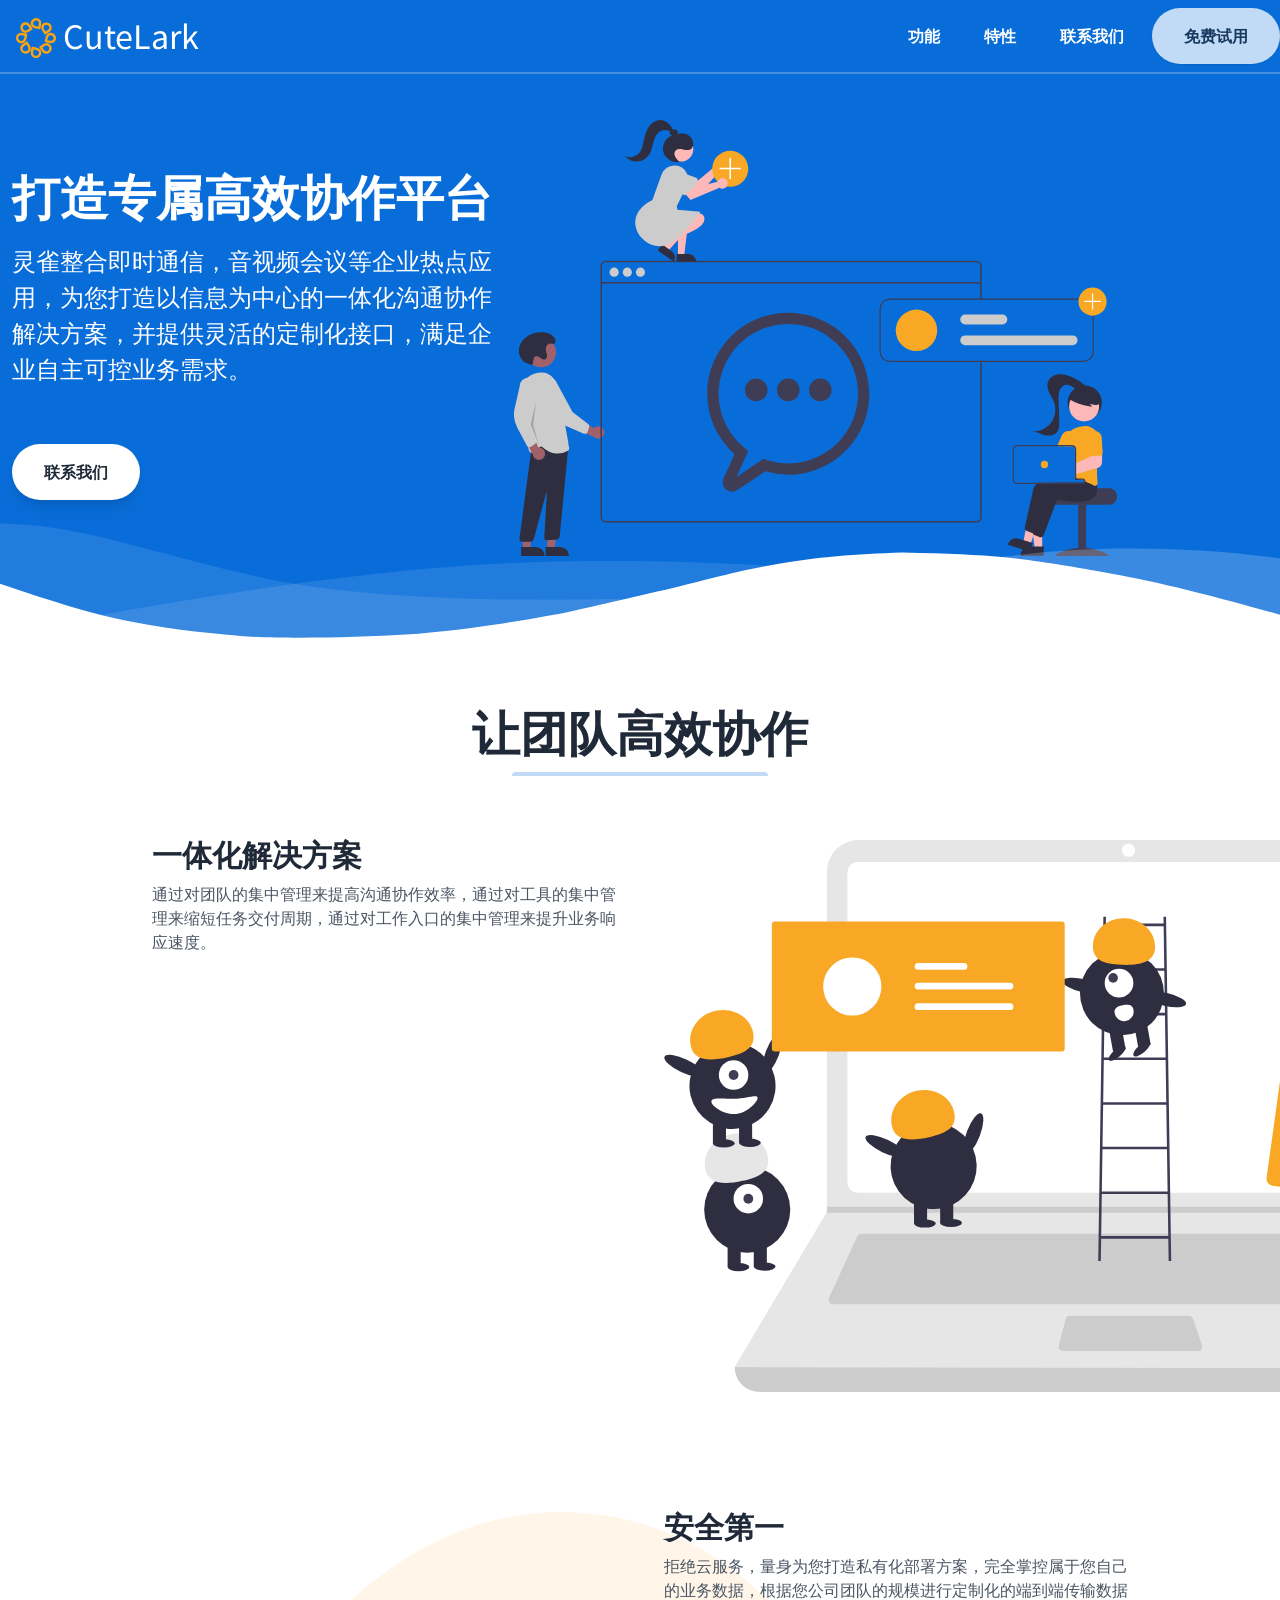
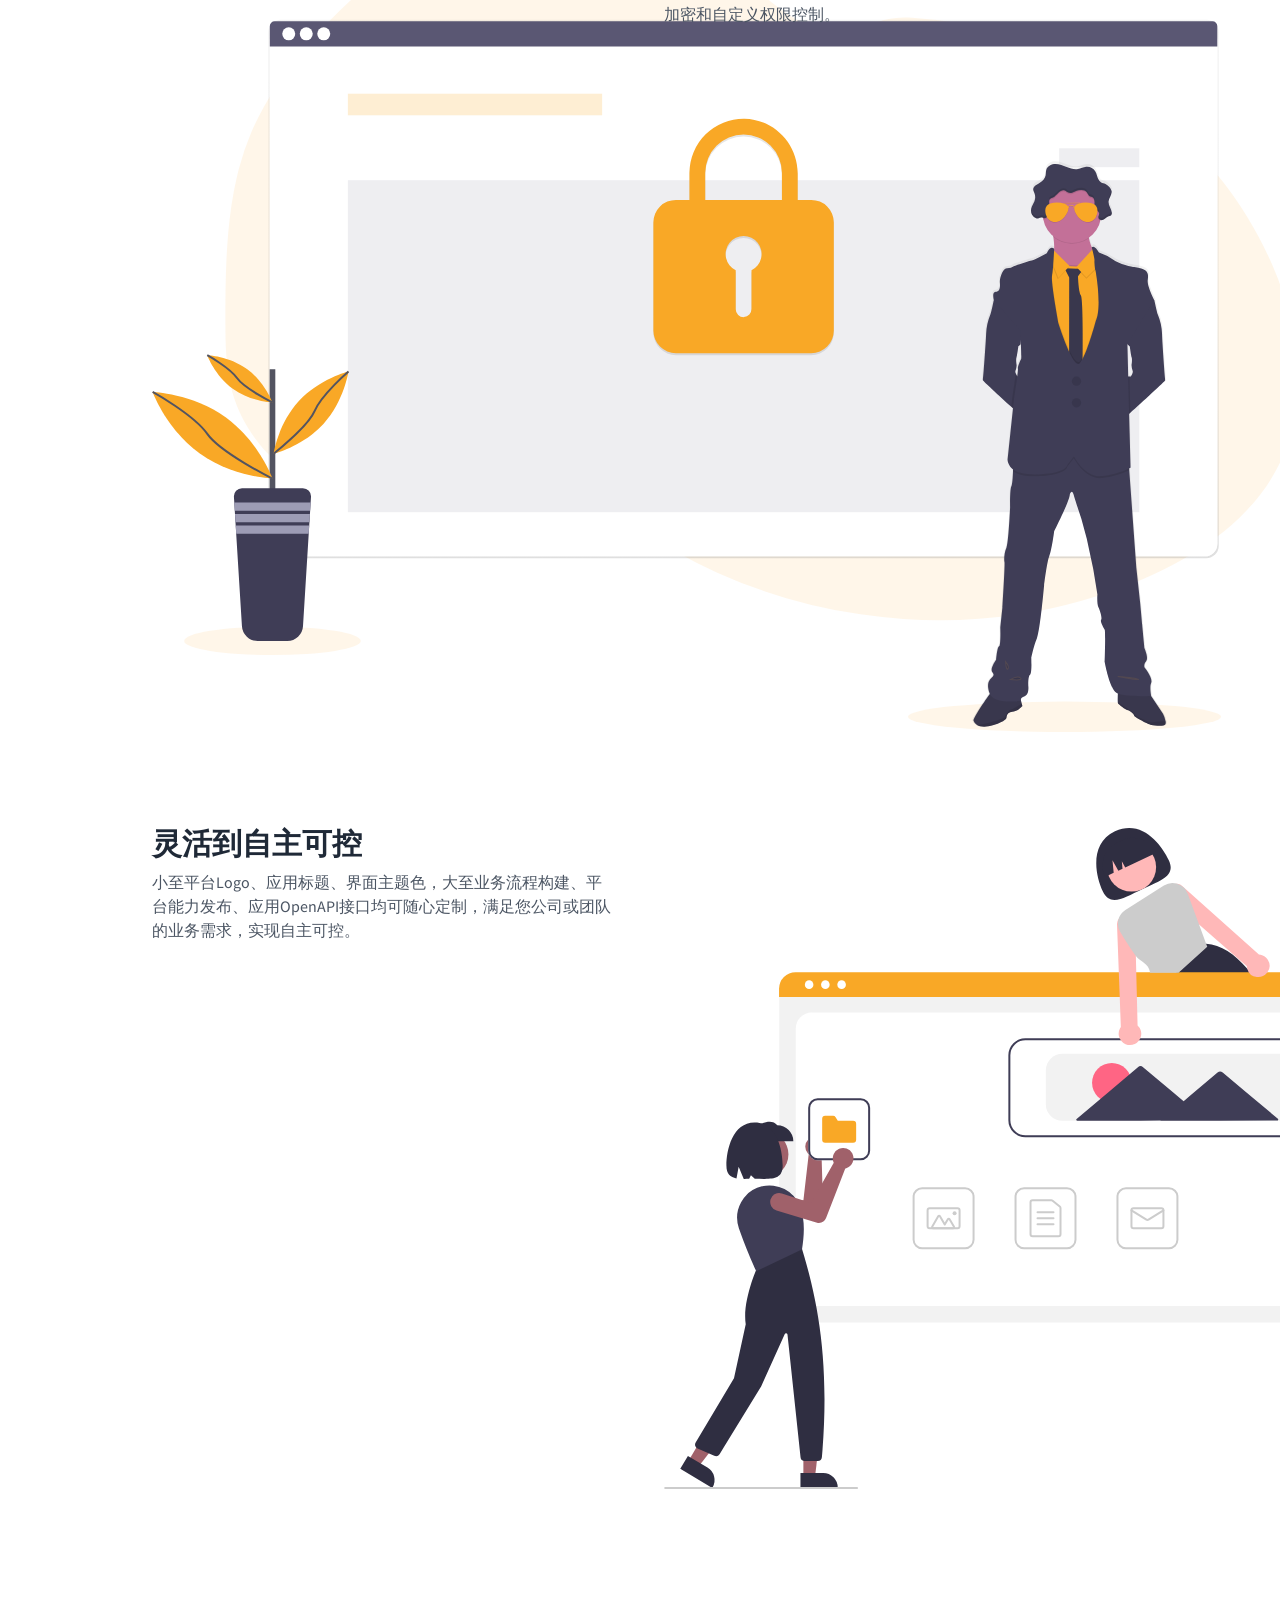
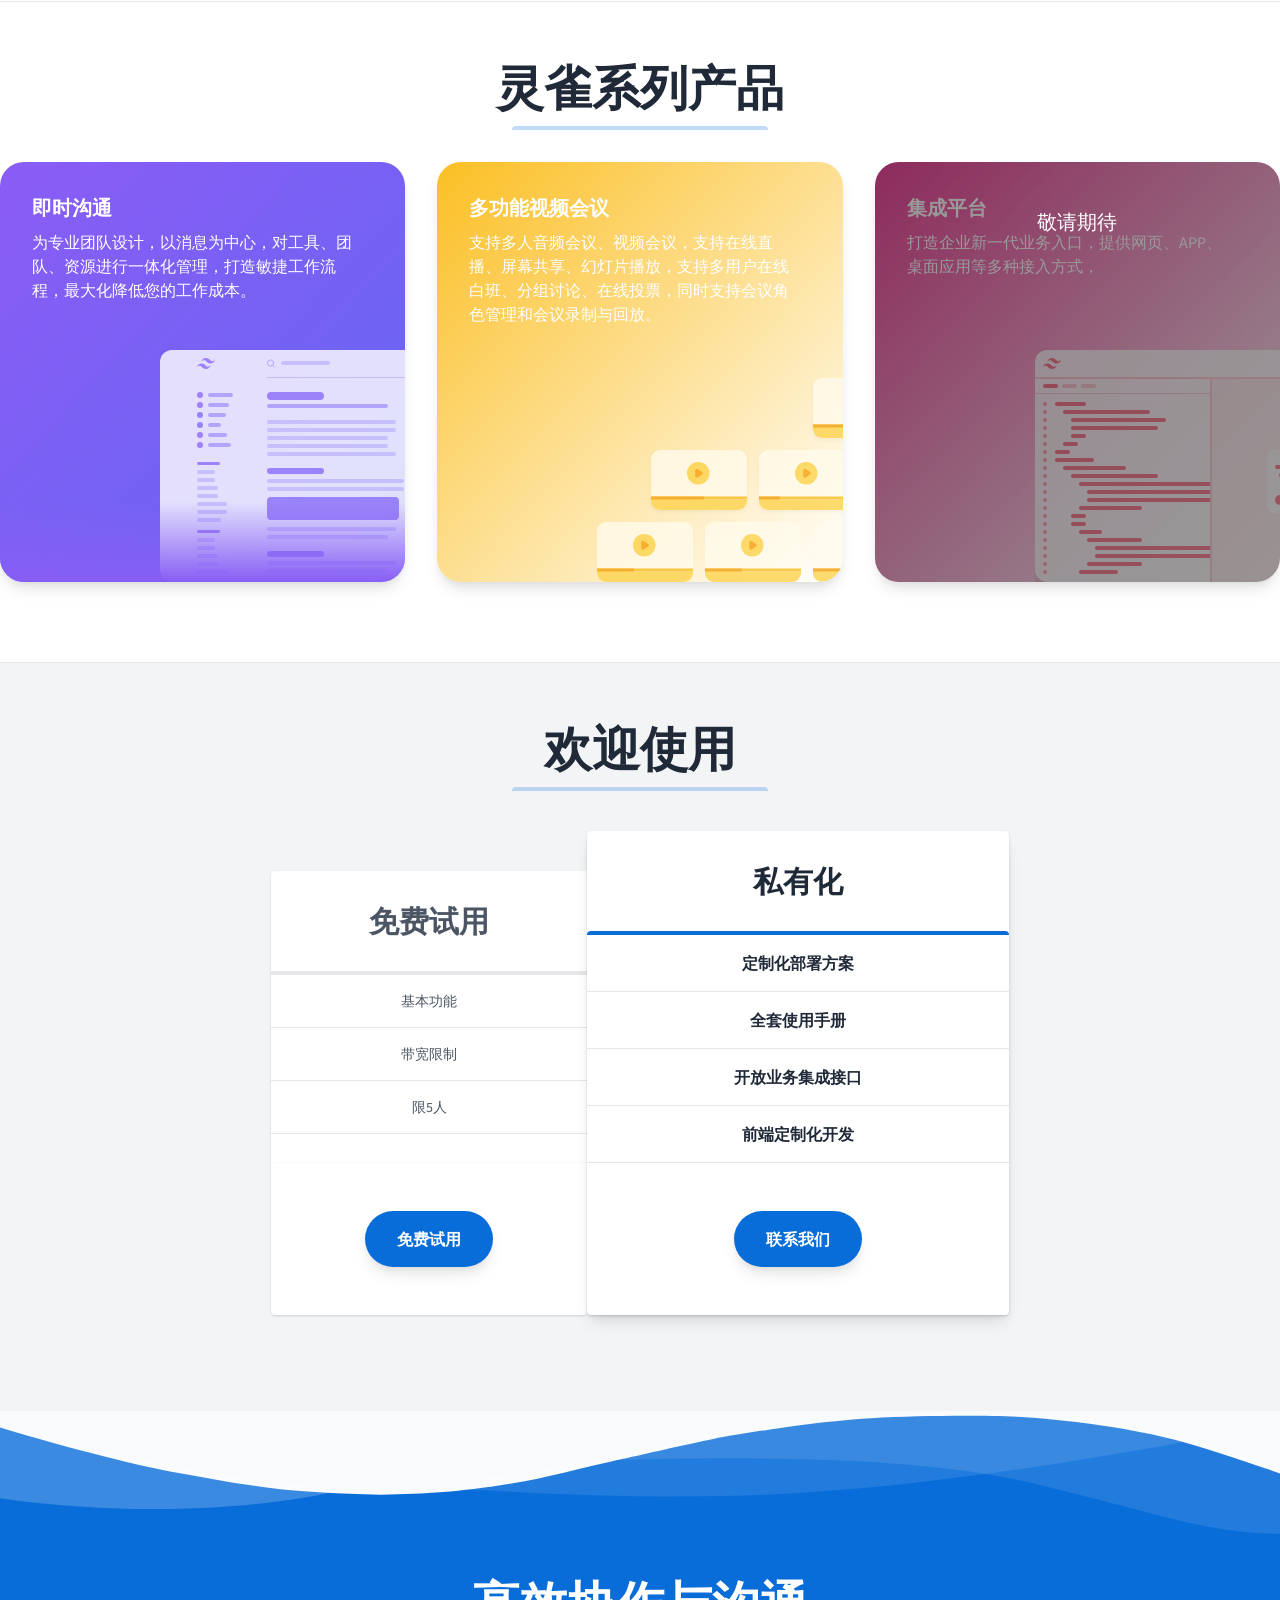
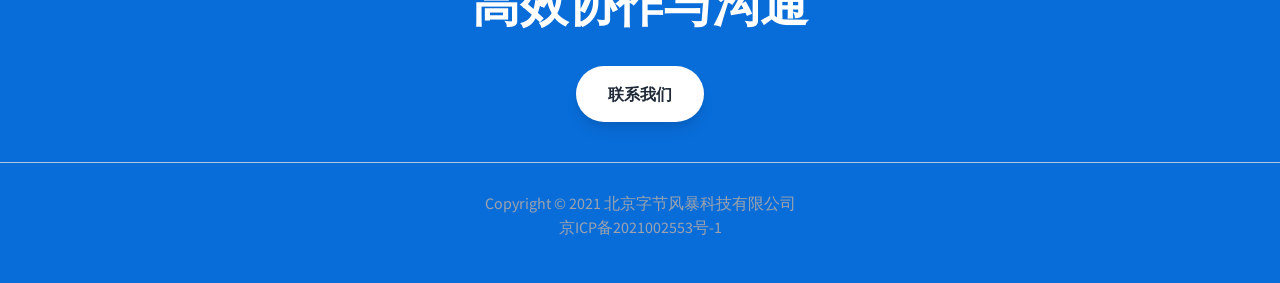
==== commit b06dbd19: "修改图片" ====
--- a/index.html
+++ b/index.html
@@ -1,23 +1,48 @@
 <!DOCTYPE html>
-<html lang="en">
+<html lang="zh-CN">
   <head>
     <meta charset="UTF-8" />
     <meta name="viewport" content="width=device-width, initial-scale=1.0" />
     <meta http-equiv="X-UA-Compatible" content="ie=edge" />
     <title>CuteLark——打造专属高效协作平台</title>
-    <meta name="description" content="" />
-    <meta name="keywords" content="" />
-    <meta name="author" content="" />
-    <link rel="icon" type="image/png" href="./assets/images/favicon.ico"/>
-    <link rel="stylesheet" href="./assets/cutelark.min.css" />
+    <meta
+      name="description"
+      content="灵雀整合即时通信，音视频会议等企业热点应用，为您打造以信息为中心的一体化沟通协作解决方案，并提供灵活的定制化接口，满足企业自主可控业务需求。"
+    />
+    <meta
+      name="keywords"
+      content="灵雀,即时通信,音视频会议,团队协作,沟通协作,自主可控,定制化,一体化解决方案,安全加密,集成平台,免费试用,私有化部署,北京字节风暴科技有限公司"
+    />
+    <link rel="canonical" href="https://www.cutelark.com/" />
+    <link rel="icon" type="image/x-icon" href="./assets/images/favicon.ico" />
+    <link rel="stylesheet" href="./assets/css/cutelark.min.css" />
     <!--Replace with your tailwind.css once created-->
-    <link href="./assets/fonts.css" rel="stylesheet" />
+    <link rel="stylesheet" href="./assets/css/fonts.css" />
     <!-- Define your gradient here - use online tools to find a gradient matching your branding-->
     <style>
       .gradient {
-        background: linear-gradient(90deg, #096dd9 0%, #096dd9 100%);
+        background-color: #096dd9;
+      }
+      .coming-soon {
+        position: relative;
+      }
+      .coming-soon:after {
+        position: absolute;
+        top: 0;
+        left: 0;
+        bottom: 0;
+        right: 0;
+        content: '敬请期待';
+        z-index: 20;
+        background-color: rgba(0, 0, 0, 0.4);
+        border-radius: 1.5rem;
+        font-size: 1.25rem;
+        font-weight: 500;
+        text-align: center;
+        padding-top: 45px;
       }
     </style>
+    <script src="./assets/js/navaction.js" defer></script>
   </head>
   <body
     class="leading-normal tracking-normal text-white gradient"
@@ -28,10 +53,14 @@
       <div class="w-full container mx-auto flex flex-wrap items-center justify-between mt-0 py-2">
         <div class="pl-4 flex items-center">
           <a
-            class="toggleColour text-white no-underline hover:no-underline font-bold text-2xl lg:text-4xl"
+            class="toggleColour text-white no-underline hover:no-underline font-medium text-2xl lg:text-4xl"
             href="#"
           >
-            <img class="h-8 w-auto sm:h-10 fill-current inline" src="./assets/images/logo.svg" alt="" />
+            <img
+              class="h-8 w-auto sm:h-10 fill-current inline"
+              src="./assets/images/logo.svg"
+              alt="CuteLark logo"
+            />
             <span class="align-middle">CuteLark</span>
           </a>
         </div>
@@ -40,14 +69,11 @@
             id="nav-toggle"
             class="flex items-center p-1 text-pink-800 hover:text-gray-900 focus:outline-none focus:shadow-outline transform transition hover:scale-105 duration-300 ease-in-out"
           >
-            <svg
-              class="fill-current h-6 w-6"
-              viewBox="0 0 20 20"
-              xmlns="http://www.w3.org/2000/svg"
-            >
-              <title>Menu</title>
-              <path d="M0 3h20v2H0V3zm0 6h20v2H0V9zm0 6h20v2H0v-2z" />
-            </svg>
+            <img
+              class="h-6 w-auto sm:h-8 fill-current inline"
+              src="./assets/images/menu.svg"
+              alt="Menu"
+            />
           </button>
         </div>
         <div
@@ -57,21 +83,21 @@
           <ul class="list-reset lg:flex justify-end flex-1 items-center">
             <li class="mr-3">
               <a
-                class="toggleColour text-white inline-block text-black no-underline hover:text-gray-800 hover:text-underline font-bold py-2 px-4"
+                class="toggleColour text-white inline-block no-underline hover:text-gray-800 hover:text-underline font-bold py-2 px-4"
                 href="#"
                 >功能</a
               >
             </li>
             <li class="mr-3">
               <a
-                class="toggleColour text-white inline-block text-black no-underline hover:text-gray-800 hover:text-underline font-bold py-2 px-4"
+                class="toggleColour text-white inline-block no-underline hover:text-gray-800 hover:text-underline font-bold py-2 px-4"
                 href="#"
                 >特性</a
               >
             </li>
             <li class="mr-3">
               <a
-                class="toggleColour text-white inline-block text-black no-underline hover:text-gray-800 hover:text-underline font-bold py-2 px-4"
+                class="toggleColour text-white inline-block no-underline hover:text-gray-800 hover:text-underline font-bold py-2 px-4"
                 href="#"
                 >联系我们</a
               >
@@ -106,40 +132,12 @@
         </div>
         <!--Right Col-->
         <div class="w-full md:w-3/5 py-6 text-center">
-          <img class="w-full md:w-4/5 z-50" src="./assets/images/hudong.svg" />
+          <img class="w-full md:w-4/5 z-50" src="./assets/images/hero.svg" alt="cooperation" />
         </div>
       </div>
     </div>
     <div class="relative -mt-12 lg:-mt-24">
-      <svg
-        viewBox="0 0 1428 174"
-        version="1.1"
-        xmlns="http://www.w3.org/2000/svg"
-        xmlns:xlink="http://www.w3.org/1999/xlink"
-      >
-        <g stroke="none" stroke-width="1" fill="none" fill-rule="evenodd">
-          <g transform="translate(-2.000000, 44.000000)" fill="#FFFFFF" fill-rule="nonzero">
-            <path
-              d="M0,0 C90.7283404,0.927527913 147.912752,27.187927 291.910178,59.9119003 C387.908462,81.7278826 543.605069,89.334785 759,82.7326078 C469.336065,156.254352 216.336065,153.6679 0,74.9732496"
-              opacity="0.100000001"
-            ></path>
-            <path
-              d="M100,104.708498 C277.413333,72.2345949 426.147877,52.5246657 546.203633,45.5787101 C666.259389,38.6327546 810.524845,41.7979068 979,55.0741668 C931.069965,56.122511 810.303266,74.8455141 616.699903,111.243176 C423.096539,147.640838 250.863238,145.462612 100,104.708498 Z"
-              opacity="0.100000001"
-            ></path>
-            <path
-              d="M1046,51.6521276 C1130.83045,29.328812 1279.08318,17.607883 1439,40.1656806 L1439,120 C1271.17211,77.9435312 1140.17211,55.1609071 1046,51.6521276 Z"
-              id="Path-4"
-              opacity="0.200000003"
-            ></path>
-          </g>
-          <g transform="translate(-4.000000, 76.000000)" fill="#FFFFFF" fill-rule="nonzero">
-            <path
-              d="M0.457,34.035 C57.086,53.198 98.208,65.809 123.822,71.865 C181.454,85.495 234.295,90.29 272.033,93.459 C311.355,96.759 396.635,95.801 461.025,91.663 C486.76,90.01 518.727,86.372 556.926,80.752 C595.747,74.596 622.372,70.008 636.799,66.991 C663.913,61.324 712.501,49.503 727.605,46.128 C780.47,34.317 818.839,22.532 856.324,15.904 C922.689,4.169 955.676,2.522 1011.185,0.432 C1060.705,1.477 1097.39,3.129 1121.236,5.387 C1161.703,9.219 1208.621,17.821 1235.4,22.304 C1285.855,30.748 1354.351,47.432 1440.886,72.354 L1441.191,104.352 L1.121,104.031 L0.457,34.035 Z"
-            ></path>
-          </g>
-        </g>
-      </svg>
+      <embed src="./assets/images/transition.svg" />
     </div>
     <section class="bg-white border-b py-8">
       <div class="container max-w-5xl mx-auto m-8">
@@ -149,7 +147,7 @@
         <div class="w-full mb-4">
           <div class="h-1 mx-auto gradient w-64 opacity-25 my-0 py-0 rounded-t"></div>
         </div>
-        <div class="flex flex-wrap">
+        <div class="flex flex-wrap py-6">
           <div class="w-5/6 sm:w-1/2 p-6">
             <h3 class="text-3xl text-gray-800 font-bold leading-none mb-3">一体化解决方案</h3>
             <p class="text-gray-600 mb-8">
@@ -157,166 +155,12 @@
             </p>
           </div>
           <div class="w-full sm:w-1/2 p-6">
-            <img src="./assets/xietong.svg" />
-          </div>
-        </div>
-        <div class="flex flex-wrap flex-col-reverse sm:flex-row">
+            <embed src="./assets/images/all-in-one.svg" />
+          </div>
+        </div>
+        <div class="flex flex-wrap flex-col-reverse sm:flex-row py-6">
           <div class="w-full sm:w-1/2 p-6 mt-6">
-            <svg
-              class="w-5/6 sm:h-64 mx-auto"
-              viewBox="0 0 1176.60617 873.97852"
-              xmlns="http://www.w3.org/2000/svg"
-            >
-              <title>connected world</title>
-              <path
-                transform="translate(-11.697 -13.011)"
-                d="m1095.7 225.46c-133.54-185.83-415.64-261.21-693.08-180.02-146.67 42.921-288.09 128.92-358.18 295.44-125.28 297.67 137.76 392.74 309.77 423.04 83.172 14.651 161.51 39.263 233.09 72.771 128.78 60.284 356.74 113.7 528.63-137.41 124.59-182.01 68.722-350.04-20.23-473.82z"
-                fill="#f2f2f2"
-              />
-              <path
-                transform="translate(-11.697 -13.011)"
-                d="m321.43 262.23a34.385 34.385 0 0 0 -2.2476 -8.6046 3.8949 3.8949 0 0 0 -1.9801 -2.4388 4.0801 4.0801 0 0 0 -1.9647 -0.022l-10.087 1.5435a3.8669 3.8669 0 0 0 -2.3015 0.89427c-1.3138 1.3817-0.0201 3.6066-0.06032 5.5128-0.04523 2.1435-1.9497 3.8834-4.015 4.459a15.177 15.177 0 0 1 -6.3797 -0.0791l-14.105-2.1919a23.256 23.256 0 0 0 10.671 -7.1207c1.8562-2.1989 2.8437-6.3042 0.1611-7.3455a6.5854 6.5854 0 0 0 -2.4499 -0.19671c-6.3906 0.04969-11.419-5.286-17.402-7.5332a19.241 19.241 0 0 0 -21.655 6.4554l7.5139 0.36227a3.3352 3.3352 0 0 1 2.0015 0.53379c1.6467 1.353-0.40057 3.9517-0.16859 6.0702 0.3014 2.7525 3.9561 3.3402 6.711 3.6185s6.2499 2.5167 4.9247 4.9479c-13.847 4.7694-27.937-9.3231-42.479-7.5884-3.6805 0.43906-7.1558 1.8849-10.749 2.7941-21.951 5.5538-44.644-9.2644-67.068-6.1262a85.163 85.163 0 0 0 -14.64 3.8612c-3.0519 1.0021-6.2353 2.085-8.4528 4.409s-3.0615 6.2985-0.96073 8.7285a49.126 49.126 0 0 1 -17.216 -1.6365 9.645 9.645 0 0 1 4.9587 8.5003 102.15 102.15 0 0 0 -26.167 7.9788 44.073 44.073 0 0 0 5.416 7.2148l-11.445 7.353c3.8668 0.97425 5.866 6.2469 3.6173 9.54 4.0094-1.7837 6.4942-6.3979 10.782-7.3334 2.8088-0.61288 5.6669 0.53616 8.3314 1.6156s5.5932 2.1261 8.3517 1.316 4.793-4.3868 3.0402-6.6656a142.72 142.72 0 0 1 36.253 -5.6639 4.5466 4.5466 0 0 1 2.7456 0.52105c1.5982 1.1088 1.1777 3.5038 1.0916 5.4471s1.4285 4.4973 3.1654 3.6214c-2.0434 1.7719-0.29656 5.1076 1.6639 6.9709s4.3233 4.4343 3.1231 6.8581c-0.31325 0.63259-0.84455 1.1387-1.146 1.777-0.88965 1.8842 0.52289 4.0808 2.189 5.332s3.7069 2.1257 4.8643 3.8584 0.63178 4.7655-1.4378 5.0074l-5.8824-7.4687a15.314 15.314 0 0 0 -3.9736 7.5302c6.2378 5.0992 7.176 15.478 1.9538 21.613-2.6687 3.1352-6.4637 5.0403-9.776 7.4858s-6.3772 5.9278-6.3688 10.045c0.01439 7.1131-0.56681 13.721 2.0986 20.316a312.97 312.97 0 0 0 16.99 35.447c1.6808 3.0062 3.8532 6.3011 7.2582 6.8187q-6.455-15.714-11.621-31.917c2.2434 0.00878 4.8359 0.1869 6.151 2.0044 1.089 1.505 0.85507 3.5512 1.1934 5.3778a16.659 16.659 0 0 0 2.1245 4.9943l20.55 36.605c1.7035 3.0345 3.6576 6.2917 6.9133 7.5206 2.0816 0.78568 4.4899 0.63767 6.4058 1.7688 1.5018 0.88663 2.5132 2.4605 4.0442 3.2957 4.3288 2.3615 10.349-2.1675 14.394 0.652 1.1567 0.80618 1.8926 2.0869 2.9584 3.0099 3.7363 3.2356 9.8654 1.0711 14.179 3.4848 2.7798 1.5556 4.2204 4.6667 5.7031 7.486 3.7139 7.0621 9.7233 13.981 17.683 14.543 2.5002 0.17664 5.054-0.2974 7.4979 0.25869s4.8497 2.6889 4.4574 5.1645c-0.67255 4.244 1.4243 8.8911 0.86116 13.151-1.0258 7.7595-12.032 11.169-12.978 18.939-0.207 1.7012 0.117 3.4571-0.28806 5.1223-0.49646 2.0408-2.0292 3.7025-2.5738 5.731-1.0321 3.8442 1.7221 7.67 4.7477 10.256s6.6346 4.8164 8.2888 8.4368c1.7484 3.8266 0.88959 8.2885 1.4582 12.457 1.2413 9.1004 9.1016 15.847 17.191 20.197 2.4646 1.3253 5.1109 2.6084 6.7062 4.9076 2.0821 3.0009 1.8747 6.957 2.5699 10.543 1.7027 8.7816 9.0953 16.017 9.3052 24.96 0.14919 6.3561-3.384 12.122-5.4946 18.12a42.257 42.257 0 0 0 3.4506 35.046c1.5789 2.666 3.4672 5.1796 4.5841 8.0698 1.9931 5.1575 1.3464 11.02 3.1841 16.235 2.4296 6.8946 9.1056 12.589 8.4667 19.872 3.0309 6.2941 9.7237 9.3866 16.454 11.26l12.062 3.3575c2.3095 0.64288 4.7228 1.2909 7.0745 0.82537s4.596-2.4182 4.5353-4.8148c-5.9148-1.3339-12.019-2.7524-16.895-6.3567s-8.2158-10.023-6.3658-15.797c0.85781-2.6775 2.6828-5.7694 0.94774-7.9818-0.99343-1.2667-2.81-1.5977-3.9305-2.7534-1.7478-1.8026-1.1473-4.831 0.10918-7.0048s3.0726-4.1164 3.5794-6.5755a6.8609 6.8609 0 0 0 -3.2158 -7.1379 17.054 17.054 0 0 0 5.97 -3.8306c1.57-1.7929 2.2952-4.557 1.0602-6.5952 3.6675 0.46513 7.9974 0.69293 10.405-2.1126 1.9225-2.2403 1.7905-5.5897 1.0308-8.4424s-2.0436-5.6236-2.0836-8.5754a156.27 156.27 0 0 0 25.353 -0.85968 16.439 16.439 0 0 0 -7.7081 -9.6535c3.8106-0.64475 7.2821-5.2068 8.486-8.8792s0.89686-7.6727 0.15275-11.465a6.1519 6.1519 0 0 1 -0.114 -3.0037c0.42911-1.3675 1.7725-2.202 3.0153-2.9157l18.914-10.863a11.017 11.017 0 0 0 3.0246 -2.2329c1.9817-2.3277 1.6881-5.8415 0.67344-8.7252s-2.64-5.5953-3.0308-8.6272c-1.169-9.0676 8.5376-15.574 11.813-24.109 1.2856-3.3497 1.5476-6.9907 1.7963-10.57 0.2672-3.8443 0.28706-8.3096-2.6647-10.787-2.8295-2.3747-7.2505-1.845-10.211-4.0539-2.7145-2.0252-3.651-5.9583-6.6164-7.5941-2.693-1.4855-6.0696-0.54073-9.0648-1.2394-5.2736-1.2301-8.5924-7.3082-13.978-7.8709-3.0388-0.31753-6.4781 1.1681-8.9687-0.60169-2.1946-1.5594-2.2826-4.6938-2.7003-7.3534a20.536 20.536 0 0 0 -16.575 -16.628c-3.1332-0.50246-6.5436-0.31164-9.2091-2.0335-2.699-1.7435-3.9365-5.0078-6.0566-7.4223-3.4169-3.8914-8.7984-5.274-13.84-6.4591l-20.506-4.8206c-3.6401-0.85575-8.3322-1.3095-10.286 1.8791a14.738 14.738 0 0 0 -1.2167 3.8267 11.85 11.85 0 0 1 -11.144 8.3882 13.179 13.179 0 0 0 -7.7715 -6.0133c-2.0793-0.57947-4.3049-0.64392-6.288-1.4964a8.8327 8.8327 0 0 1 -3.8326 -12.253 10.995 10.995 0 0 0 -1.8788 -13.225c-3.4872-3.1307-8.5315-3.8871-13.207-3.5739-1.2246-2.6721 0.823-5.687 3.0296-7.6289s4.886-3.851 5.3665-6.7508c0.75588-4.5615-5.0643-8.026-9.4834-6.6659s-7.2396 5.6524-9.1041 9.8835c-1.0698 2.4276-1.9792 4.984-3.6666 7.031s-4.4048 3.5127-6.9751 2.8557c-3.6388-0.93-5.0441-5.2531-5.8494-8.9215-1.0805-4.9218-2.1673-9.9118-1.9409-14.946s1.9234-10.203 5.6354-13.61c6.0488-5.5531 15.328-5.0087 23.491-4.1229-1.9286-2.173-1.452-5.8352 0.61156-7.8805a8.9597 8.9597 0 0 1 8.1208 -1.9951 11.191 11.191 0 0 1 6.2912 3.7615c2.3198 2.8283 2.9795 6.647 4.7329 9.8573s5.6962 5.9485 8.9233 4.2262c2.7874-1.4876 3.2298-5.3528 2.5361-8.4352s-2.1671-6.0798-1.9158-9.2293c0.4795-6.0096 6.7091-9.627 12.206-12.102s11.792-5.8036 12.663-11.769a10.73 10.73 0 0 1 0.65234 -3.4203 6.7093 6.7093 0 0 1 2.4614 -2.3147c16.044-10.603 32.355-21.335 50.692-27.129 0.954-0.30143 1.066 0.03357 2.0383-0.20258 1.3607-0.78645 0.45911-2.962-0.84552-3.8385s-3.0484-1.5485-3.3794-3.085c-0.24331-1.1294 0.42213-2.2384 0.595-3.3807 0.42476-2.807-2.9332-5.3987-5.541-4.2764-1.473-1.9508 1.4416-4.2175 3.7984-4.8663a103.15 103.15 0 0 1 21.67 -3.54 3.9033 3.9033 0 0 1 2.4659 0.41943c1.2309 0.85266 1.0737 2.8084 0.20129 4.0254s-2.2294 1.9812-3.3165 3.011a9.0526 9.0526 0 0 0 -2.3481 9.105c3.826 1.9462 7.9855 3.9496 12.223 3.264s7.9986-5.4468 6.0068-9.2492c-1.8548-3.541-7.4263-4.3397-8.3844-8.2205-1.1218-4.5438 5.3104-8.585 3.8615-13.035-0.63466-1.9494-2.5774-3.0966-4.0681-4.504a12.221 12.221 0 0 1 -2.6744 -13.552 15.419 15.419 0 0 1 -13.523 -4.2317c-3.2345-3.2642-5.8149-8.4135-10.408-8.2675-4.2148 0.134-7.8452 5.0513-11.786 3.5511-0.96958-0.36907-1.9919-1.1202-2.9313-0.68012a2.4222 2.4222 0 0 0 -1.0934 1.815c-1.0015 4.7884 0.72138 10.244-1.8884 14.382-2.8399 4.5027-9.4088 5.1269-12.852 9.1872-1.8689 2.2041-2.593 5.174-4.3108 7.4978s-5.3639 3.8011-7.4255 1.7761a10.235 10.235 0 0 0 -2.7804 -12.445 27.309 27.309 0 0 0 -6.1412 -2.9871 36.422 36.422 0 0 1 -6.8608 -3.8237 6.7578 6.7578 0 0 1 -2.5186 -2.6949 6.1414 6.1414 0 0 1 0.17224 -4.2617 17.426 17.426 0 0 1 13.867 -11.494c2.7449-0.37343 5.9396-0.24185 7.7561-2.3333 0.96116-1.1066 1.4655-2.7797 2.8606-3.2291a4.2194 4.2194 0 0 1 2.6411 0.32524l10.245 3.6062a7.1908 7.1908 0 0 0 3.6498 0.60364 2.4745 2.4745 0 0 0 2.1396 -2.6005c-0.32735-1.7014-2.9454-2.5179-2.7071-4.234a2.8267 2.8267 0 0 1 0.85747 -1.4414 36.629 36.629 0 0 1 29.051 -11.472c1.2931 2.1238-0.752 4.6388-2.4537 6.4518s-3.0692 5.0525-1.0112 6.448a5.6425 5.6425 0 0 0 2.7279 0.61435 23.819 23.819 0 0 1 7.2608 2.2023q5.3105 2.3111 10.417 5.0572c-0.30072-2.2447-0.58773-4.6095 0.26309-6.7084s3.2689-3.7452 5.381-2.9278c2.0355 0.78775 3.0794 3.483 5.2481 3.7299 2.8928 0.32939 4.0341-3.9442 2.8257-6.5932s-3.6004-4.8669-3.8001-7.7716c-0.13471-1.9596 0.611-4.3899-0.95429-5.5765a4.2605 4.2605 0 0 0 -1.8468 -0.64758l-39.084-7.1922c-2.3209-0.42709-5.6742-0.09975-5.7771 2.2579-0.05746 1.316 1.1181 2.6179 0.59742 3.8279-0.55569 1.2914-2.3812 1.1733-3.7108 1.6301-2.0631 0.70871-3.0983 3.1584-2.9002 5.3308a14.834 14.834 0 0 0 2.448 6.0075c-2.5422-1.0632-6.3915-1.2586-8.9336-2.3218z"
-                fill="#3f3d56"
-              />
-              <path
-                transform="translate(-11.697 -13.011)"
-                d="m290.24 229.05a12.656 12.656 0 0 0 -13.902 4.1635c-0.64354 0.84733-1.184 2.0154-0.64526 2.9329 0.77242 1.3154 2.7405 0.79583 4.1916 0.3253a10.549 10.549 0 0 1 6.6207 -0.15794c1.3625 0.4678 2.5815 1.2946 3.9499 1.7447a3.9778 3.9778 0 0 0 4.0557 -0.59267c0.93918-0.95786 0.99811-2.447 0.99977-3.7885a3.0468 3.0468 0 0 0 -0.7764 -2.5042 3.9808 3.9808 0 0 0 -1.7955 -0.53108 6.1845 6.1845 0 0 1 -3.6195 -2.1148"
-                fill="#3f3d56"
-              />
-              <path
-                transform="translate(-11.697 -13.011)"
-                d="m304.34 225.13a3.2196 3.2196 0 0 0 -3.1118 4.5344 13.05 13.05 0 0 0 5.203 0.33925 4.4472 4.4472 0 0 0 3.6367 -3.3342 8.3721 8.3721 0 0 1 -5.9279 -1.1321"
-                fill="#3f3d56"
-              />
-              <path
-                transform="translate(-11.697 -13.011)"
-                d="m351.62 218.57a59.853 59.853 0 0 0 -13.342 4.5323 10.024 10.024 0 0 1 6.4025 10.068 5.2431 5.2431 0 0 0 0.06075 2.4894c0.49 1.1879 1.9099 1.6337 3.1582 1.9386a20.823 20.823 0 0 0 6.927 0.88415 7.0564 7.0564 0 0 0 5.7338 -3.5038 24.972 24.972 0 0 1 1.1924 -2.8186c2.9922-4.557 11.881 0.9531 15.094-3.4513 1.1317-1.5515 1.0282-3.887 2.5034-5.1164a5.6241 5.6241 0 0 1 2.5735 -0.98213 180.73 180.73 0 0 1 19.548 -2.7841c3.1092-0.27057 7.1619-1.387 7.1878-4.5078a54.149 54.149 0 0 0 -34.541 4.6467c-3.8504 1.9286-8.943 5.9853-12.652 3.4285-1.3887-0.95731-1.3199-3.5351-3.2313-4.6116-1.9541-1.1006-4.5408-0.65294-6.6151-0.21223z"
-                fill="#3f3d56"
-              />
-              <path
-                transform="translate(-11.697 -13.011)"
-                d="m389.92 225.74l5.4974 1.0563a7.1238 7.1238 0 0 0 -7.4134 7.7201c5.1481 1.7198 10.761 0.04624 16.184 0.27485s11.733 4.1023 10.807 9.4506c-0.27991 1.6171-1.2141 3.2332-0.72831 4.8008 0.34049 1.0988 1.3095 1.8784 1.8564 2.8903 1.1398 2.1087 0.22882 4.7759-1.2103 6.6927s-3.3736 3.4463-4.6368 5.4834c-3.1419 5.0666-1.3568 11.617 0.51479 17.277a15.231 15.231 0 0 0 2.9288 5.8488c2.7728 2.9482 7.2916 3.2046 11.338 3.2637 2.9455 0.043 6.3196-0.10253 8.1823-2.3846 2.4318-2.9794 0.73135-7.6279 2.3324-11.125 1.4541-3.1758 5.1587-4.5382 8.5152-5.5045 6.1491-1.7702 12.416-3.2752 18.229-5.9492 7.2187-3.3203 13.965-8.4947 21.899-8.9221 2.2259-0.1199 4.507 0.1428 6.6511-0.46707s4.1809-2.4636 4.0186-4.6868c-0.1387-1.8996-1.7458-3.2945-3.0016-4.7265s-2.242-3.634-1.0878-5.1491l20.797-3.8844c-1.4742-4.0174-2.6226-9.3085 0.76489-11.924 1.2222-0.94351 2.8586-1.3206 3.8993-2.4613 1.7736-1.9441 0.88175-5.293-1.1656-6.9464s-4.8157-2.0372-7.4382-2.255c-9.1188-0.75732-18.29-0.25689-27.426 0.24392q-26.79 1.4685-53.58 2.9369c-3.5953 0.19707-7.7464-0.104-11.044 1.1226-2.7916 1.0384-4.7764 2.9446-7.9692 3.6143-5.894 1.2364-12.38 0.39973-17.714 3.7088z"
-                fill="#3f3d56"
-              />
-              <path
-                transform="translate(-11.697 -13.011)"
-                d="m488.4 269.19a2.2121 2.2121 0 0 0 -1.6002 0.36291 2.0202 2.0202 0 0 0 -0.5209 1.2339 8.1485 8.1485 0 0 0 1.1836 5.8323 5.7112 5.7112 0 0 0 5.228 2.5065c2.4754-0.31565 4.2996-2.4275 6.5753-3.458 3.5074-1.5868 18.403-4.0605 8.099-9.6273-3.5509-1.9184-5.8454-0.22491-8.6442 1.0385a19.669 19.669 0 0 1 -10.321 2.1111z"
-                fill="#3f3d56"
-              />
-              <path
-                transform="translate(-11.697 -13.011)"
-                d="m578.65 222.59a5.8831 5.8831 0 0 0 -2.8624 2.4916 2.514 2.514 0 0 0 0.94284 3.335 3.7522 3.7522 0 0 0 1.4036 0.22264l4.8922 0.14615c2.0783 0.06209 4.6743 0.50471 5.2328 2.5075 0.41469 1.4871-0.51346 3.3981 0.60642 4.4609a3.1547 3.1547 0 0 0 1.6642 0.64909 11.341 11.341 0 0 0 4.9293 0.15908c3.5595-0.95476 1.6892-3.1273 2.8103-5.0617 1.7153-2.9598 1.4184-1.1681 4.4408-2.8645 2.2321-1.2528 5.1165-3.5253 3.2534-6.7183-3.2398-5.5525-22.533-1.7128-27.313 0.6725z"
-                fill="#3f3d56"
-              />
-              <path
-                transform="translate(-11.697 -13.011)"
-                d="m675.21 219.8l-2.8407 0.37908c-6.4059 0.85484-12.848 1.7176-19.018 3.6412a31.652 31.652 0 0 0 8.3288 2.0437 25.585 25.585 0 0 1 4.6654 0.66319c2.7251 0.81124 5.471 2.9061 8.1038 1.833 1.6324-0.66538 2.1651-2.3651 3.5173-3.2658 0.93372-0.622 4.4752-1.6287 4.8711-2.2565 3.2006-5.0754-5.1676-3.3661-7.6278-3.0378z"
-                fill="#3f3d56"
-              />
-              <path
-                transform="translate(-11.697 -13.011)"
-                d="m687.69 232.71a53.277 53.277 0 0 0 -10.483 7.6772c-1.3347 1.2547-2.698 2.8152-2.5769 4.643 0.16086 2.4294 2.7487 3.8385 4.9907 4.7878l9.0812 3.8448c1.1017-1.5528 0.09336-3.6962-1.0452-5.2221s-2.4916-3.2914-1.9886-5.1276c0.57406-2.0954 3.129-2.8095 5.2715-3.1705 3.4908-0.58817 12.907-0.541 11.776-6.1667-1.3332-6.6288-11.521-3.2246-15.025-1.266z"
-                fill="#3f3d56"
-              />
-              <path
-                transform="translate(-11.697 -13.011)"
-                d="m685.86 607.84c-0.86453 2.5029-0.94655 5.4513 0.54891 7.6365 1.6781 2.4521 5.0364 3.3661 7.9419 2.7443a14.307 14.307 0 0 0 7.3736 -4.7408 25.392 25.392 0 0 0 4.2412 -6.5039 50.767 50.767 0 0 0 3.1436 -11.502l2.8196-14.804c0.63007-3.3086 0.60568-13.452-5.4754-10.147-1.6613 0.90284-5.5076 8.0312-7.2486 10.053-3.1378 3.6432-3.5529 7.1782-5.2048 11.592-2.069 5.5284-6.2273 10.136-8.14 15.673z"
-                fill="#3f3d56"
-              />
-              <path
-                transform="translate(-11.697 -13.011)"
-                d="m1007 683.6a44.332 44.332 0 0 1 -5.7785 -2.7508 48.707 48.707 0 0 0 -2.9293 15.965l13.616-7.7048c2.0483-1.159 4.3698-2.7695 4.3257-5.1225a1.6206 1.6206 0 0 0 -0.75277 -1.4735 1.8356 1.8356 0 0 0 -0.95451 -0.112c-2.019 0.16826-3.8599 1.1617-5.7645 1.8526s-4.1317 1.056-5.8792 0.03077"
-                fill="#3f3d56"
-              />
-              <path
-                transform="translate(-11.697 -13.011)"
-                d="m1078.9 688.17a29.472 29.472 0 0 0 -4.3664 1.567c-3.1246 1.5898-5.2502 4.6095-8.062 6.7034-2.6907 2.0038-5.9298 3.1039-9.1095 4.1736-0.93537 0.82681-0.50556 2.492 0.50978 3.2183a6.3154 6.3154 0 0 0 3.5961 0.80831c3.3034 0.07292 6.7837 0.10473 9.6772-1.4908a30.518 30.518 0 0 0 4.5561 -3.6161c3.3831-2.8227 7.4458-4.6852 11.467-6.485a13.162 13.162 0 0 0 3.9969 -2.3897c2.5271-2.4897 2.7048-6.3307-0.93912-7.1781-2.9443-0.68475-8.523 3.7821-11.326 4.6891z"
-                fill="#3f3d56"
-              />
-              <path
-                transform="translate(-11.697 -13.011)"
-                d="m1110.6 667.44a11.359 11.359 0 0 0 -3.4752 -9.3066c-0.03724 3.4276-0.14133 7.0792-2.0691 9.9136-1.3736 2.0195-3.5272 3.3838-5.0321 5.3074s-2.1729 4.9729-0.40769 6.6609a6.6149 6.6149 0 0 0 3.9202 1.3502c3.5138 0.41362 7.5809 0.64415 10.045-1.8944 1.3451-1.3856 1.9994-3.4377 3.64-4.4564a4.4285 4.4285 0 0 0 1.597 -1.1428c0.6774-1.0768-0.39893-2.496-1.6105-2.884s-2.5467-0.2056-3.7643-0.5741-2.3348-1.7377-1.71-2.8459"
-                fill="#3f3d56"
-              />
-              <path
-                transform="translate(-11.697 -13.011)"
-                d="m1054.2 541.77a15.795 15.795 0 0 1 -5.6359 0.3323c-3.1281-0.5751-5.5628-2.9326-8.0883-4.866a35.677 35.677 0 0 0 -20.846 -7.2833c-6.8625-0.12959-13.789 1.73-20.529 0.43257 0.44035 2.4493 2.5362 4.2863 4.7724 5.3782s4.7042 1.6414 6.9512 2.711a16.597 16.597 0 0 1 8.0392 8.3635c0.72369 1.6892 1.179 3.5275 2.2752 5.0025 2.2406 3.0148 6.4876 3.6768 10.236 3.4303 4.8867-0.32145 9.9906-1.7269 14.537 0.09374 3.4779 1.3928 5.9671 4.4368 8.871 6.8038s6.9941 4.1236 10.329 2.4158a17.075 17.075 0 0 1 -11.814 -16.43c3.2704 0.30074 12.69 0.18435 12.183-5.3726-0.42992-4.7095-8.4715-1.52-11.28-1.0117z"
-                fill="#3f3d56"
-              />
-              <path
-                transform="translate(-11.697 -13.011)"
-                d="m1011.4 580.09c0.58068-3.1849 3.7568-5.9973 2.7674-9.0798-0.6842-2.1317-3.1558-3.1842-5.3941-3.2367s-4.437 0.61415-6.6749 0.67693a32.53 32.53 0 0 0 -4.3708 0.06208c-4.4425 0.73025-7.1807 5.3866-11.367 7.0422-2.5457 1.0067-5.4055 0.81426-8.0531 1.5102-6.0099 1.5798-9.8126 7.2588-14.014 11.838a50.011 50.011 0 0 1 -25.384 14.804c-3.4171 0.79123-7.0904 1.2974-9.8066 3.5167-3.5968 2.9389-4.4822 7.9771-5.2824 12.552a207.33 207.33 0 0 1 -10.093 37.051l14.27 1.822c2.7131 0.34641 5.5245 0.68539 8.1389-0.11824a23.628 23.628 0 0 0 5.3532 -2.8515 53.442 53.442 0 0 1 20.879 -7.5367c3.737-0.51305 7.655-0.60706 11.162 0.782s6.5155 4.5391 6.8094 8.2997a8.7668 8.7668 0 0 1 8.7621 2.131 15.231 15.231 0 0 1 4.1833 8.3511c0.3759 1.9523 0.752 4.2916 2.5636 5.1107 1.478 0.6682 3.1735-0.05148 4.7903-0.18086 5.4865-0.439 10.039 5.9584 15.432 4.8567 5.7835-1.1815 7.2034-9.8431 12.846-11.578 3.2406-0.99649 7.786 0.21524 9.3377-2.7991 1.3677-2.6568-1.3611-5.7228-1.0797-8.6978 0.3465-3.6632 4.6674-5.218 7.9985-6.781 11.484-5.3886 16.934-20.845 11.369-32.245-3.2972-6.7542-9.7847-12.071-10.983-19.491-0.92182-5.7088 1.3286-12.366-2.3112-16.859-1.8516-2.2859-4.9865-3.5476-6.0883-6.2752-0.69353-1.7169-0.41478-3.6649-0.788-5.4786s-1.9555-3.7108-3.7465-3.2407c-5.1989 1.3646-6.8578 17.425-9.6413 21.327-4.2311 5.9316-12.917 2.0244-11.585-5.2836z"
-                fill="#3f3d56"
-              />
-              <path
-                transform="translate(-11.697 -13.011)"
-                d="m915.32 547.84c-1.7766-0.49816-3.7166-0.9889-5.4189-0.277s-2.6964 3.2112-1.3302 4.4514c10.688-0.41637 21.442-0.82984 32.04 0.62169 12.21 1.6724 24.294 5.815 36.558 4.5963a186.05 186.05 0 0 0 -21.326 -4.9487l-12.006-2.2935a92.83 92.83 0 0 0 -9.7492 -1.5064c-6.8493-0.56567-12.033 1.2445-18.768-0.64377z"
-                fill="#3f3d56"
-              />
-              <path
-                transform="translate(-11.697 -13.011)"
-                d="m926.02 510.61c-0.88733-0.07409-1.9863-0.13792-2.4454 0.625-0.43858 0.72893 0.06343 1.692-0.17241 2.5094-0.3222 1.1167-1.7846 1.4019-2.9369 1.2499s-2.3984-0.51613-3.4192 0.03944a2.8981 2.8981 0 0 0 -1.1205 3.2919 8.4746 8.4746 0 0 0 1.9763 3.1504 32.185 32.185 0 0 0 5.1278 5.1433c3.6735 2.7116 8.6504 4.0184 10.964 7.9547a5.278 5.278 0 0 0 1.4643 1.9708c1.1107 0.70357 2.5593 0.16832 3.7552-0.37811l4.192-1.9154a4.7616 4.7616 0 0 0 1.9597 -1.3328c0.95772-1.2995 0.36947-3.1471-0.43438-4.547s-1.8328-2.8487-1.6603-4.4537c0.30757-2.8617 3.987-3.9563 5.5-6.4048 1.525-2.468 0.53222-5.6479 0.708-8.544 0.20569-3.3867 2.3338-7.7921-1.0901-10.323-2.9099-2.1505-5.6912-0.16345-7.7804 2.2108-4.4057 5.0068-6.4889 10.429-14.588 9.7527z"
-                fill="#3f3d56"
-              />
-              <path
-                transform="translate(-11.697 -13.011)"
-                d="m951.47 460.01c1.4312 2.7402 4.4147 4.3755 5.9754 7.0442 1.6916 2.8926 1.4989 6.6299 3.334 9.4336 1.8828 2.8765 5.6718 4.4037 6.7277 7.6754 1.1528 3.5719-1.4628 7.9134 0.62215 11.034a4.6319 4.6319 0 0 0 6.7945 0.62426 4.9839 4.9839 0 0 0 -0.20571 -6.9536c-1.2344-1.1255-3.007-1.6119-4.0377-2.9265a6.141 6.141 0 0 1 -1.0458 -2.5462 16.669 16.669 0 0 1 0.26223 -7.9892 3.5552 3.5552 0 0 0 0.20093 -2.0897c-0.464-1.3487-2.2903-1.4444-3.572-2.0701-2.9112-1.4211-2.8405-5.5295-2.3319-8.7289-0.33863 2.13-7.9259-1.4927-8.7204-2.6993-1.5783-2.3968-0.71931-7.0203-1.0318-9.6689-3.4074 1.6419-4.7215 6.5102-2.9716 9.8606z"
-                fill="#3f3d56"
-              />
-              <path
-                transform="translate(-11.697 -13.011)"
-                d="m875.03 502.17c-1.4004-1.5677-3.5097-3.2077-5.3872-2.2622-1.4324 0.72131-1.8264 2.7032-1.265 4.2054a9.2568 9.2568 0 0 0 3.0549 3.642c3.9126 3.2268 8.1257 6.1391 11.539 9.8901 6.1083 6.7127 9.3442 15.77 15.987 21.954a8.9669 8.9669 0 0 0 5.034 2.7244c1.9354 0.18005 4.1088-1.0588 4.3312-2.9898 0.18325-1.5906-0.92563-3.0144-2.0093-4.1931-2.5805-2.8069-5.4056-5.3906-7.8419-8.3235a6.994 6.994 0 0 1 -2.0045 -4.1863c-0.01236-1.5792 1.4277-3.2321 2.9578-2.841-1.8608-0.47563-3.2409-3.5758-5.972-4.1585-2.2824-0.487-2.8346 0.926-5.5509-0.239-5.1807-2.222-9.2454-9.1613-12.873-13.223z"
-                fill="#3f3d56"
-              />
-              <path
-                transform="translate(-11.697 -13.011)"
-                d="m996.76 349.52a42.899 42.899 0 0 1 -4.3768 -1.5635c-3.8466-1.1546-8.9361 1.6727-8.4234 5.656 0.34067 2.6466 2.8038 4.4309 4.164 6.7266 2.0172 3.4044 1.4795 7.7224 0.41941 11.535a9.0174 9.0174 0 0 1 -1.4554 3.282 11.116 11.116 0 0 1 -3.4469 2.4795 46.103 46.103 0 0 0 -13.49 11.46 3.3029 3.3029 0 0 0 -0.81466 1.5357c-0.18345 1.3449 1.1684 2.3246 1.9327 3.4463 1.6978 2.4917 0.47065 5.8446 0.63849 8.8551a2.5036 2.5036 0 0 0 1.0549 2.1966c1.0233 0.5198 2.2359-0.36314 2.7905-1.368 1.8406-3.3347 0.45407-8.6874 3.907-10.295 0.65316-0.30414 1.445-0.43236 1.8807-1.0061 0.69131-0.91021 0.02434-2.2579 0.37468-3.3459 0.526-1.6335 2.7601-1.7068 4.4747-1.6344a25.398 25.398 0 0 0 8.7242 -1.1615 5.8072 5.8072 0 0 0 2.888 -1.6724c1.0322-1.2882 0.94072-3.1199 0.73447-4.7576a64.492 64.492 0 0 0 -7.6195 -23.25c3.0331 0.38746 6.3331 0.723 8.9504-0.85772 1.4656-0.88515 3.2232-3.5322 2.4962-5.3338-1.1495-2.8491-3.2261-0.45095-5.8039-0.92723z"
-                fill="#3f3d56"
-              />
-              <path
-                transform="translate(-11.697 -13.011)"
-                d="m607.91 394.43c0.363 1.9468 0.71982 3.9967 0.08181 5.8715s-2.645 3.4412-4.5403 2.8668c-1.4708-0.44581-2.3205-1.9247-3.3649-3.0522-5.8081-6.2703-18.912-2.64-22.5-10.397-1.4644-3.166-0.46919-6.959-1.468-10.301a9.1689 9.1689 0 0 0 -9.2853 -6.3078 19.08 19.08 0 0 0 -5.3432 1.595 134.73 134.73 0 0 1 -35.401 8.8543 29.087 29.087 0 0 0 -6.8022 1.2377c-4.9878 1.8083-8.3958 6.4324-10.821 11.151s-4.2158 9.8271-7.4675 14.019c-3.4174 4.4059-8.2061 7.4912-12.673 10.828a12.93 12.93 0 0 0 -4.1807 4.3817c-0.96841 1.9881-0.91378 4.3006-0.83861 6.5108l0.91295 26.844c0.11743 3.4528 0.26488 7.0289 1.8102 10.119 1.9297 3.8584 5.7418 6.3855 8.3864 9.794a19.183 19.183 0 0 1 3.9797 12.251c-0.05629 1.7771-0.23287 3.8789 1.1511 4.995a5.0618 5.0618 0 0 0 2.8304 0.814l36.312 2.9719c6.3875 0.52278 13.466 1.3823 17.637 6.2488 1.9682 2.2967 3.5492 5.5996 6.5639 5.846 1.2931 0.10569 2.5513-0.42512 3.8446-0.52755 3.263-0.25843 6.1296 2.2182 7.9387 4.9461a21.943 21.943 0 0 1 3.5245 14.08c-0.29663 3.1118-1.2614 6.137-1.4694 9.256-0.79146 11.868 9.2692 22.179 9.4642 34.071 0.11471 6.9953-3.2061 13.531-6.4437 19.733 5.2253 7.9159 0.94656 18.457 3.0269 27.711 1.9736 8.7796 9.294 15.653 11.118 24.465 0.83506 4.0341 0.88337 8.9984 4.4406 11.076a10.122 10.122 0 0 0 5.0248 1.0061 66.242 66.242 0 0 0 30.165 -6.8674c4.3986-2.1828 8.9572-5.4413 9.7254-10.291 0.6195-3.9112-1.3639-8.286 0.6546-11.693 2.379-4.0153 8.4735-3.697 11.974-6.7841 5.6786-5.0082 1.2505-14.56 3.5513-21.773 2.0681-6.4841 9.1874-9.9289 12.716-15.748a27.986 27.986 0 0 0 2.955 -8.0088 114.24 114.24 0 0 0 3.0066 -20.426 122.44 122.44 0 0 1 0.92415 -12.511c3.8048-23.638 27.173-39.466 34.76-62.174 0.72457-2.1686 1.0648-5.0572-0.86443-6.2843a5.5252 5.5252 0 0 0 -3.6742 -0.38455l-16.739 2.1103c-2.0791 0.26212-4.2829 0.50711-6.1923-0.35645s-3.2778-3.279-2.265-5.1135c2.843-5.1497-3.0051-11.657-5.6032-16.935a249.89 249.89 0 0 0 -24.885 -40.357 4.1021 4.1021 0 0 1 -1.091 -2.3688l4.7507 0.15818c-1.6036-5.7544-4.2501-12.051-9.8406-14.156-3.1502-1.1862-6.6389-0.776-10-0.59234-9.6272 0.52593-19.948-0.92759-29.477-2.4009z"
-                fill="#3f3d56"
-              />
-              <path
-                transform="translate(-11.697 -13.011)"
-                d="m637.4 264.76c2.5192 2.6753 5.3422 5.5117 8.9872 5.978 6.438 0.82367 11.067-5.8338 14.014-11.617a5.6762 5.6762 0 0 0 5.9231 5.2512 11.693 11.693 0 0 0 4.455 -1.7417 87.765 87.765 0 0 1 41.579 -10.748 4.4903 4.4903 0 0 1 3.429 -4.9364c2.9554-0.58592 5.6176 1.9693 7.0433 4.6235s2.3146 5.7308 4.5797 7.7176 6.6505 1.9002 7.5452-0.97683c0.85894-2.7621-2.0186-5.1176-4.4092-6.746s-4.9104-4.6424-3.3005-7.0456c12.213-2.7035 24.502-5.4173 37-5.9546a15.494 15.494 0 0 0 6.2282 -1.0729c1.9059-0.93527 3.4207-3.0583 2.9082-5.1185a14.104 14.104 0 0 1 -14.718 -5.5516c17.341-1.431 35.785-2.6507 51.153 5.5089 1.8442 3.959-7.555 7.2529-5.0402 10.824 0.80205 1.1389 2.4092 1.2724 3.8019 1.2983 10.679 0.19828 21.421 0.39271 31.98-1.2196 3.8587-0.58921 7.7562-1.421 11.63-0.94319 6.4527 0.79581 11.972 5.1013 18.32 6.505 2.5838 0.57135 5.4809 0.5907 7.659-0.91213s3.1143-4.9248 1.3294-6.8784c5.9771-5.8581 15.897-4.4062 23.783-1.6016s15.355 7.3274 23.701 7.9526c5.9847 0.44829 12.053-1.1615 17.966-0.1383 3.7161 0.643 7.1747 2.2962 10.807 3.3119 6.8693 1.921 14.136 1.5155 21.268 1.6079a149.02 149.02 0 0 1 53.106 10.553 15.789 15.789 0 0 1 5.9037 3.488c1.5733 1.6848 2.3757 4.303 1.3183 6.3514l-17.473-2.553c1.6463 3.2408 5.9053 3.7931 9.364 4.9111s7.0449 4.9376 4.9663 7.9196c-3.7476-1.1932-7.1436 2.5536-9.0367 6.0009s-4.2 7.576-8.1273 7.786c-3.5168 0.18806-7.7701-2.8065-10.062-0.13277a68.629 68.629 0 0 1 8.0855 12.927c2.2647 4.7181 3.8778 10.663 0.81676 14.908a3.864 3.864 0 0 1 -2.0658 1.602c-2.4999 0.63286-4.1242-2.4254-5.917-4.279-2.2591-2.3358-5.6756-2.9974-8.735-4.0929s-6.2821-3.2504-6.5215-6.4912c-0.14893-2.0163 0.91563-3.8906 1.6998-5.7542a22.17 22.17 0 0 0 1.6844 -9.9436c-0.17165-2.7352-0.93862-5.5805-2.903-7.4916s-5.3559-2.5174-7.4647-0.767c-0.984 0.81673-1.7726 2.1232-3.0504 2.172-2.2578 0.08638-3.9914-3.85-5.8079-2.5063a6.1721 6.1721 0 0 1 -0.8387 4.1279c-5.4206 4.7144-13.748 2.7199-20.736 4.3853a38.921 38.921 0 0 0 -9.4606 4.1316 6.0872 6.0872 0 0 0 -2.7042 2.2698c-0.87231 1.6952 0.08944 3.8662 1.627 4.9933a12.917 12.917 0 0 0 5.3646 1.8311c8.5195 1.6135 17.163 4.1113 23.889 9.5834s11.137 14.518 9.0085 22.924l-16.801-16.054q0.95718 10.111 1.0864 20.277a9.1164 9.1164 0 0 1 -0.53256 3.9003c-1.1977 2.6454-4.4439 3.5357-7.2886 4.1197a5.7092 5.7092 0 0 0 -4.3828 7.3148c1.0107 3.2943 3.5307 5.8627 5.8381 8.4219s4.5782 5.4679 4.8802 8.9005-2.2877 7.3017-5.7252 7.063c-2.6059-0.18094-4.5393-2.5138-5.6508-4.8777s-1.7729-4.9973-3.443-7.0059c-5.0549-6.0796-16.409-3.4748-20.937-9.9561a10.241 10.241 0 0 0 -2.1178 9.746c2.1067-1.3188 4.9908-0.09347 6.5736 1.8228s2.3295 4.3731 3.5726 6.5254c1.6773 2.9043 4.3468 5.479 4.5809 8.8247a28.845 28.845 0 0 0 0.06384 3.7953c0.41589 2.0272 2.1293 3.4828 3.3173 5.1772 2.7643 3.9427 2.6277 9.3591 0.846 13.833s-4.9827 8.2115-8.1532 11.836c-5.5377 6.33-11.189 12.623-17.754 17.88-1.8733 1.5-3.8726 2.9749-5.0393 5.072s-1.2266 5.0406 0.56634 6.6359c-1.2829 0.06425-3.5836 0.69522-4.8664 0.75947a113.14 113.14 0 0 1 -0.29339 -15.477c-5.0626-2.4309-10.514 4.0791-9.8603 9.657s4.6877 10.054 7.56 14.88c2.1005 3.529 3.6615 7.6439 2.9603 11.69s-4.3134 7.7794-8.4046 7.4226c-6.5077-0.56766-9.2297-9.9101-15.674-10.979a2.6332 2.6332 0 0 0 -1.696 0.16838c-0.95661 0.525-1.1229 1.805-1.1766 2.8949-0.26365 5.3492-0.49192 10.911 1.5962 15.843 3.0548 7.2149 10.946 13.275 9.291 20.933-8.9178-4.1454-13.554-14.146-15.66-23.752s-2.456-19.691-6.2298-28.772c-2.8655 3.6728-8.8885 0.6366-11.507-3.2164-2.4821-3.6529-4.0104-7.8784-6.4185-11.58s-6.0973-7.017-10.509-7.2206c-4.6255-0.21346-8.637 2.9607-12.165 5.9599-2.9009 2.4662-5.8793 5.0294-7.575 8.4386-2.4676 4.9609-1.8221 10.809-1.941 16.349-0.12858 5.9886-1.3977 12.307-5.4793 16.691s-11.615 5.9112-16.117 1.96c-2.3504-2.0628-3.4884-5.1448-4.502-8.1031a396.68 396.68 0 0 1 -12.188 -43.511c-0.75647 3.3605-3.7073 7.6918-6.5263 5.7123a5.8442 5.8442 0 0 1 -1.5035 -1.9372c-5.2583-8.9122-14.996-14.258-24.835-17.463s-20.191-4.7003-29.92-8.2229a75.787 75.787 0 0 1 -15.521 -7.7314 12.207 12.207 0 0 0 -0.746 12.487c2.1583 3.8216 7.0423 6.0327 11.223 4.6969 2.1604-0.69029 3.9849-2.1901 6.1286-2.9308s5.0209-0.377 5.9583 1.6883c0.89725 1.9768-0.45894 4.3683 0.21381 6.4324 1.0246 3.1437 5.766 3.3859 7.424 6.2466 1.2336 2.1285 0.21858 4.9549-1.5427 6.6724s-4.1113 2.6595-6.2613 3.8551c-6.9762 3.8793-11.937 10.502-18.034 15.654s-14.699 8.9139-21.965 5.609c1.732-8.7702-8.715-15.209-10.637-23.939-0.63259-2.8736-0.30466-5.9261-1.2078-8.7264-1.3076-4.0544-4.9047-6.8421-7.8556-9.9147a38.912 38.912 0 0 1 -10.673 -28.31c0.15946-3.6082 0.82236-7.2752 3.5e-4 -10.792s-3.7338-6.9209-7.342-6.7615c-8.2411 0.364-18.623 0.977-22.947-6.0482-1.5432-2.5073-2.2147-6.1796 0.01642-8.1005 1.5739-1.3551 3.8972-1.2275 5.9641-1.0241l18.568 1.8266c4.3429 0.42722 9.0374 0.77979 12.764-1.4906s5.3415-8.297 1.8907-10.968c-2.5214-1.9517-7.0387-1.8459-7.7716-4.949-0.61041-2.5844 2.2502-5.5167 0.70519-7.6766-1.1078-1.5486-3.5983-1.119-5.1075 0.04194s-2.6042 2.8587-4.2932 3.7377c-2.9629 1.542-6.5032 0.07446-9.6909-0.92292s-7.4612-1.0821-9.0074 1.8786c-1.7292 3.3112 1.5338 7.65-0.18233 10.968-2.2689 4.3868-9.9526 1.8895-13.139 5.6628-3.6564 4.3298 2.4881 10.786 1.255 16.318a10.158 10.158 0 0 1 -10.007 -0.56224 9.7203 9.7203 0 0 1 -4.2006 -9.0505c0.30523-2.4883 1.6025-5.0283 0.73329-7.3798-0.70278-1.9012-2.6116-3.033-4.3857-4.0134l-18.044-9.9711c-1.6753 3.1077 0.44265 6.9605 3.0914 9.2947s5.9665 4.0922 7.7066 7.1642a9.4038 9.4038 0 0 1 -3.5385 12.398 2.1708 2.1708 0 0 1 -1.7886 0.312 2.4953 2.4953 0 0 1 -1.16 -1.5599c-3.1837-8.1474-7.9638-16.18-15.606-20.436s-18.623-3.381-23.634 3.7886c-1.1903 1.7029-1.9892 3.644-3.0261 5.4444-5.509 9.5653-17.319 14.095-28.354 13.799a5.6304 5.6304 0 0 1 -3.0931 -0.72684c-1.7833-1.2316-1.703-3.8452-1.43-5.9952l1.1583-9.1243c0.23259-1.8322 0.56962-3.8574 2.0198-5.0012 2.0442-1.6122 4.993-0.5948 7.5962-0.63229a9.6268 9.6268 0 0 0 8.738 -6.7436 10.849 10.849 0 0 0 -3.0205 -10.789c-1.1932-1.1207-2.7946-2.5284-2.1644-4.0391a3.3391 3.3391 0 0 1 2.3416 -1.5768c4.6761-1.3579 9.617-1.7138 14.215-3.3161s9.0573-4.8804 10.146-9.6263c0.33371-1.4544 0.48564-3.2162 1.792-3.9373a5.3737 5.3737 0 0 1 2.071 -0.42313 10.078 10.078 0 0 0 8.6442 -10.506c2.2036-1.5398 5.291-0.40712 7.4229 1.2306s4.014 3.8015 6.608 4.5075c4.8341 1.3157 9.5058-2.9644 14.516-2.9843 2.1068-0.00834 4.2878 0.73659 6.2699 0.02231 2.0093-0.72411 3.2093-2.7243 4.7514-4.202s4.2481-2.379 5.6721-0.78714l-1.2126-8.982a17.658 17.658 0 0 0 14.371 -2.5981l-15.672-5.2953a3.4074 3.4074 0 0 1 -1.4655 -0.78358c-1.1394-1.2269-0.00768-3.1388 0.91883-4.5335 2.2164-3.3364 2.5885-8.8323-1.0564-10.493-2.4879-1.1338-5.3436 0.22716-7.7315 1.5586l-11.439 6.378c-0.3635 2.1743 2.2954 3.4065 3.943 4.8711a6.6111 6.6111 0 0 1 -4.3112 11.552 8.2377 8.2377 0 0 1 1.4712 6.984l-7.6962 0.55351a3.3343 3.3343 0 0 1 -2.4962 -0.4872c-0.82313-0.73105-0.7115-2.0121-0.90228-3.0964-0.46046-2.6169-3.0229-4.4511-5.6381-4.9214s-5.2905 0.13252-7.8801 0.72774a4.703 4.703 0 0 1 -3.3873 -0.07817 3.3824 3.3824 0 0 1 -1.3401 -1.6914c-1.1353-2.7528-0.07412-5.9884 1.7493-8.3425s4.3195-4.075 6.5613-6.0348a38.243 38.243 0 0 0 11.371 -17.638c4.2368-1.7751 8.623-4.187 12.86-5.9622a39.35 39.35 0 0 1 21.151 -4.0981l14.348 0.27406c4.248 0.08114 8.6109 0.18511 12.539 1.8046s7.3795 5.1222 7.6507 9.3623a2.874 2.874 0 0 1 -0.92 2.6274 3.3895 3.3895 0 0 1 -1.814 0.40888c-3.9618 0.13923-5.6509 1.1264-9.6126 1.2656z"
-                fill="#3f3d56"
-              />
-              <path
-                transform="translate(-11.697 -13.011)"
-                d="m523.04 309.72a4.1985 4.1985 0 0 0 1.1449 -4.2226 7.8535 7.8535 0 0 0 -8.1319 1.5355 13.71 13.71 0 0 0 -2.1786 2.8801c-1.8854 3.076-3.553 6.7502-2.4604 10.189a2.8944 2.8944 0 0 0 1.3246 1.8118 3.4824 3.4824 0 0 0 1.544 0.24185 51.761 51.761 0 0 0 6.2136 -0.38244c1.2661-0.1548 2.7366-0.51234 3.2259-1.6903 0.64319-1.5484-0.91358-3.3007-0.45975-4.9148a5.3694 5.3694 0 0 1 1.3258 -1.8987 2.5101 2.5101 0 0 0 0.7819 -2.1073c-0.18315-0.75735-1.3428-1.187-1.7603-0.529"
-                fill="#3f3d56"
-              />
-              <path
-                transform="translate(-11.697 -13.011)"
-                d="m533.81 295.76a17.385 17.385 0 0 0 -5.6307 -0.35359 2.4555 2.4555 0 0 0 -1.1998 0.27266 2.0018 2.0018 0 0 0 -0.73936 1.0707 5.3193 5.3193 0 0 0 3.0969 6.5186 6.6553 6.6553 0 0 1 1.9204 0.77174c1.5925 1.2356 0.5773 3.7611 0.87877 5.7541 0.33852 2.2379 2.5048 4.1164 2.1076 6.3447-0.31289 1.7555-2.1878 3.1455-1.886 4.903 0.31617 1.8407 2.6519 2.3938 4.5137 2.5412a5.6766 5.6766 0 0 0 3.1979 -0.36651 4.9517 4.9517 0 0 0 2.0176 -2.9219 18.729 18.729 0 0 0 0.94353 -7.052 6.687 6.687 0 0 0 -0.7952 -3.1126 17.378 17.378 0 0 0 -1.8583 -2.1279c-3.567-4.1492 0.18883-10.338-6.5671-12.242z"
-                fill="#3f3d56"
-              />
-              <path
-                transform="translate(-11.697 -13.011)"
-                d="m1002.9 620.79s-273.2-156.82-390.82-127.11c0 0-249.27 26.825-278.15 85.84 0 0-79.237-247.61-108.12-255.87"
-                fill="none"
-                opacity=".8"
-                stroke="#ff6347"
-                stroke-miterlimit="10"
-                stroke-width="2"
-              />
-              <path
-                transform="translate(-11.697 -13.011)"
-                d="m333.9 579.53c45.809-122.16 458.5-257.52 458.5-257.52-58.602 14.857-180.35 171.68-180.35 171.68s-257.52-187.36-386.28-170.03c0 0 567.04 18.571 777.1 297.14"
-                fill="none"
-                opacity=".8"
-                stroke="#ff6347"
-                stroke-miterlimit="10"
-                stroke-width="2"
-              />
-              <circle cx="214.07" cy="310.65" r="11.968" fill="#ff6347" />
-              <circle cx="322.2" cy="566.52" r="11.968" fill="#ff6347" />
-              <circle cx="780.7" cy="309" r="11.968" fill="#ff6347" />
-              <circle cx="991.17" cy="607.78" r="11.968" fill="#ff6347" />
-              <circle cx="600.35" cy="480.68" r="11.968" fill="#ff6347" />
-            </svg>
+            <embed src="./assets/images/safety.svg" />
           </div>
           <div class="w-full sm:w-1/2 p-6 mt-6">
             <div class="align-middle">
@@ -327,7 +171,7 @@
             </div>
           </div>
         </div>
-        <div class="flex flex-wrap">
+        <div class="flex flex-wrap py-6">
           <div class="w-5/6 sm:w-1/2 p-6">
             <h3 class="text-3xl text-gray-800 font-bold leading-none mb-3">灵活到自主可控</h3>
             <p class="text-gray-600 mb-8">
@@ -335,250 +179,7 @@
             </p>
           </div>
           <div class="w-full sm:w-1/2 p-6">
-            <svg
-              class="w-full sm:h-64 mx-auto"
-              viewBox="0 0 1177 598.5"
-              xmlns="http://www.w3.org/2000/svg"
-            >
-              <title>travel booking</title>
-              <path
-                transform="translate(-11.5 -150.75)"
-                d="M274.63,501l-6.29-3.91c-.6-.37-1.19-.77-1.79-1.15a59.86,59.86,0,0,0,6.05-116.62l.31,24.66-13.55-26.83h-.17a59.87,59.87,0,0,0-62.58,57c-.06,1.15,0,2.27,0,3.4-4.71-5.38-9-11.15-11.83-17.47-5.73-12.79-5.84-27.28-5.39-44.9.9-34.9,2.41-70.08,4.37-105.14a59.85,59.85,0,0,0,53.16-56.64c.08-1.83,0-3.63,0-5.43,0-.45,0-.89-.07-1.34-.12-1.74-.28-3.46-.55-5.16,0-.28-.1-.55-.15-.82-.24-1.44-.54-2.86-.88-4.26-.13-.53-.26-1-.4-1.57-.42-1.53-.88-3-1.42-4.52-.18-.49-.39-1-.58-1.46-.42-1.09-.88-2.17-1.37-3.23-.26-.56-.51-1.12-.78-1.67-.08-.14-.13-.29-.21-.43l0,0a59.84,59.84,0,0,0-70.28-30.36l.4,32.1-13.4-26.52a59.57,59.57,0,0,0-28.55,64.51h-.06c.09.43.22.84.32,1.26.19.79.39,1.57.61,2.35.28,1,.6,2,.93,3,.25.74.49,1.47.77,2.2.41,1.06.87,2.09,1.33,3.12.27.6.51,1.22.8,1.81q1.14,2.33,2.48,4.53c.31.52.66,1,1,1.51.64,1,1.28,2,2,2.93.43.59.89,1.16,1.34,1.73.66.83,1.33,1.65,2,2.44.49.57,1,1.12,1.51,1.66.74.78,1.49,1.53,2.27,2.26.52.49,1,1,1.57,1.46.88.79,1.8,1.53,2.73,2.26.47.37.93.75,1.41,1.11,1.42,1,2.88,2,4.39,3,.28.17.59.31.87.48,1.27.74,2.55,1.45,3.87,2.09.57.28,1.15.53,1.73.79,1.08.48,2.17.95,3.29,1.38l2,.7c1.1.37,2.22.72,3.35,1,.66.18,1.33.37,2,.53,1.22.29,2.47.53,3.73.75l.24.05q-1.23,22.19-2.2,44.39a59.83,59.83,0,0,0-83.07-26l10.58,29-21.77-20.9a59.66,59.66,0,0,0-19.34,41.34A58.5,58.5,0,0,0,52.8,354a59.84,59.84,0,0,0,110.06,16.3c0,1.5-.1,3-.14,4.51-.4,15.54-.9,34.88,6.85,52.15,5.25,11.7,13.69,21.21,22,29.73,5.43,5.54,11.06,10.91,16.83,16.1a60.09,60.09,0,0,0,21.62,18c9.48,7.3,19.3,14.17,29.45,20.51l6.34,3.94c5.7,3.53,11.54,7.16,17.26,10.93-1-.1-2-.21-3-.26a59.89,59.89,0,0,0-58.94,39l37.4,30.43-41.14-9.54a59.89,59.89,0,0,0,85.82,53.92l-2.78,3.45q-2.76,3.43-5.45,6.82c-24.34,30.83-31.11,60.09-19.06,82.4l14.66-7.91c-11.73-21.72,5.91-49.52,17.47-64.16q2.64-3.33,5.36-6.7c15.55-19.32,33.17-41.22,32.74-68.08C345.52,545,306.21,520.6,274.63,501Z"
-                fill="#f2f2f2"
-              />
-              <ellipse cx="588.5" cy="577.5" rx="588.5" ry="21" fill="#3f3d56" />
-              <path
-                transform="translate(-11.5 -150.75)"
-                d="M119.9,721.42c-3-5.51.4-12.27,4.29-17.18s8.61-10,8.51-16.29c-.15-9-9.7-14.31-17.33-19.09a84,84,0,0,1-15.56-12.51A22.8,22.8,0,0,1,95,650c-1.58-3.52-1.54-7.52-1.44-11.37q.51-19.26,1.91-38.49"
-                fill="none"
-                stroke="#3f3d56"
-                stroke-miterlimit="10"
-                stroke-width="4"
-              />
-              <path
-                transform="translate(-11.5 -150.75)"
-                d="M81,599.39a14,14,0,0,1,7-11.5l3.14,6.22-.1-7.53a14.22,14.22,0,0,1,4.63-.56A14,14,0,1,1,81,599.39Z"
-                fill="#57b894"
-              />
-              <path
-                transform="translate(-11.5 -150.75)"
-                d="M106,694.38a14,14,0,1,0-.68-11.3l8.77,7.13L104.46,688A14,14,0,0,0,106,694.38Z"
-                fill="#57b894"
-              />
-              <path
-                transform="translate(-11.5 -150.75)"
-                d="M113,667.13a14,14,0,0,0,4.45-27.53l.08,5.78-3.18-6.29h0a14,14,0,0,0-14.67,13.36,13.84,13.84,0,0,0,.6,4.79A14,14,0,0,0,113,667.13Z"
-                fill="#57b894"
-              />
-              <path
-                transform="translate(-11.5 -150.75)"
-                d="M78.88,644.46a14,14,0,1,0-6.21-26.27l2.48,6.8-5.1-4.9a14,14,0,0,0-4.53,9.69,13.79,13.79,0,0,0,.35,3.87A14,14,0,0,0,78.88,644.46Z"
-                fill="#57b894"
-              />
-              <path
-                transform="translate(-11.5 -150.75)"
-                d="m82.88 603.13c3.24 0.35 6.39 1.36 9.64 1.56s6.82-0.57 8.88-3.1c1.1-1.36 1.66-3.08 2.59-4.57a10 10 0 0 1 3.54 -3.33 14 14 0 1 1 -26.24 9.31q0.79 0 1.59 0.13z"
-                opacity=".1"
-              />
-              <path
-                transform="translate(-11.5 -150.75)"
-                d="M78.88,644.46a14,14,0,0,0,13.35-20,10.37,10.37,0,0,0-2.82,2.82c-1,1.51-1.61,3.26-2.78,4.64-2.19,2.57-5.92,3.41-9.31,3.26s-6.66-1.12-10-1.43c-.47,0-.94-.07-1.42-.08A14,14,0,0,0,78.88,644.46Z"
-                opacity=".1"
-              />
-              <path
-                transform="translate(-11.5 -150.75)"
-                d="M113,667.13a14,14,0,0,0,13.46-19.76,11.48,11.48,0,0,0-3,2.85c-1.09,1.54-1.77,3.32-3,4.74-2.37,2.63-6.35,3.56-9.93,3.48s-6.83-.93-10.28-1.2A14,14,0,0,0,113,667.13Z"
-                opacity=".1"
-              />
-              <path
-                transform="translate(-11.5 -150.75)"
-                d="M106,694.38a14,14,0,0,0,25.59-11.45,13.84,13.84,0,0,0-3.08,2.75c-1.34,1.62-2.22,3.47-3.76,5-2.87,2.82-7.5,4-11.63,4.09A60,60,0,0,1,106,694.38Z"
-                opacity=".1"
-              />
-              <path
-                transform="translate(-11.5 -150.75)"
-                d="m141.07 715.07s-11.08-0.34-14.42-2.72-17-5.21-17.86-1.4-16.65 19-4.15 19.06 29.06-1.94 32.4-4 4.03-10.94 4.03-10.94z"
-                fill="#656380"
-              />
-              <path
-                transform="translate(-11.5 -150.75)"
-                d="m104.42 728.69c12.51 0.1 29.06-2 32.39-4 2.54-1.55 3.55-7.09 3.89-9.65h0.37s-0.7 8.94-4 11-19.89 4.07-32.4 4c-3.61 0-4.85-1.31-4.78-3.21 0.47 1.17 1.84 1.83 4.53 1.86z"
-                opacity=".2"
-              />
-              <rect x="171.5" y="111.25" width="834" height="456" rx="20.42" fill="#f2f2f2" />
-              <path
-                d="m172 133.75h268v434h-247.58a20.42 20.42 0 0 1 -20.42 -20.42v-413.58z"
-                fill="#ff6347"
-              />
-              <path
-                transform="translate(-11.5 -150.75)"
-                d="M1017,282.42V294H183V282.42A20.42,20.42,0,0,1,203.42,262H996.58A20.42,20.42,0,0,1,1017,282.42Z"
-                fill="#3f3d56"
-              />
-              <circle cx="193" cy="127.75" r="6" fill="#ff6347" />
-              <circle cx="208" cy="127.75" r="6" fill="#ff6347" />
-              <circle cx="223" cy="127.75" r="6" fill="#ff6347" />
-              <path
-                transform="translate(-11.5 -150.75)"
-                d="M387.5,490A66.5,66.5,0,1,1,321,423.5,66.47,66.47,0,0,1,387.5,490Z"
-                fill="none"
-                stroke="#f2f2f2"
-                stroke-miterlimit="10"
-                stroke-width="2"
-              />
-              <path
-                transform="translate(-11.5 -150.75)"
-                d="M325.38,467.23l8.3,13,35.53,55.59a66.5,66.5,0,0,1-103.32-8.57l43.54-84.94.91,1.43"
-                fill="none"
-                stroke="#f2f2f2"
-                stroke-linecap="round"
-                stroke-linejoin="round"
-                stroke-width="2"
-              />
-              <path
-                transform="translate(-11.5 -150.75)"
-                d="M385.31,507a66.46,66.46,0,0,1-16.1,28.82l-35.53-55.59,15.69-24.78a.66.66,0,0,1,1.1,0C353.76,460.32,371,486,385.31,507Z"
-                fill="none"
-                stroke="#f2f2f2"
-                stroke-miterlimit="10"
-                stroke-width="2"
-              />
-              <path
-                transform="translate(-11.5 -150.75)"
-                d="M337.5,452.5a15,15,0,0,1-12.12,14.73l-15-23.51a15,15,0,0,1,27.16,8.78Z"
-                fill="none"
-                stroke="#f2f2f2"
-                stroke-miterlimit="10"
-                stroke-width="2"
-              />
-              <path
-                transform="translate(-11.5 -150.75)"
-                d="m347.5 481.5"
-                fill="none"
-                stroke="#f2f2f2"
-                stroke-miterlimit="10"
-                stroke-width="2"
-              />
-              <path
-                transform="translate(-11.5 -150.75)"
-                d="m333.5 480.5"
-                fill="none"
-                stroke="#f2f2f2"
-                stroke-miterlimit="10"
-                stroke-width="2"
-              />
-              <path
-                transform="translate(-11.5 -150.75)"
-                d="M563.51,413.13c-.35,0-1.51,0-1.83,0l-6.61.17a.19.19,0,0,1-.17-.09L545,398.42a1.61,1.61,0,0,0-1.37-.75h-2.41c-.57,0-.77.57-.56,1.1l5.09,14.52a.2.2,0,0,1-.18.28l-12.45.18a.81.81,0,0,1-.67-.31l-3.77-4.58a1.59,1.59,0,0,0-1.28-.62h-1.71a.4.4,0,0,0-.38.54l2,7a1.68,1.68,0,0,1,0,1.21l-2,7a.39.39,0,0,0,.38.53h1.7a1.62,1.62,0,0,0,1.28-.62l3.84-4.64a.82.82,0,0,1,.67-.32l12.38.27a.21.21,0,0,1,.18.28L540.65,434c-.21.53,0,1.1.56,1.1h2.41a1.61,1.61,0,0,0,1.37-.76l9.91-14.81a.2.2,0,0,1,.17-.09l6.61.17c.33,0,1.48,0,1.83,0,4.5,0,7.35-1.45,7.35-3.25S568,413.13,563.51,413.13Z"
-                fill="#3f3d56"
-              />
-              <path
-                transform="translate(-11.5 -150.75)"
-                d="M548.32,532.86a.41.41,0,0,0-.51,0l-15.87,12.7a.42.42,0,0,0-.15.31v23.4a.21.21,0,0,0,.2.21h11a.21.21,0,0,0,.2-.21V555a.21.21,0,0,1,.21-.2h9.36a.2.2,0,0,1,.2.2v14.24a.21.21,0,0,0,.2.21h11a.21.21,0,0,0,.2-.21v-23.4a.4.4,0,0,0-.15-.31Z"
-                fill="#3f3d56"
-              />
-              <path
-                transform="translate(-11.5 -150.75)"
-                d="M568.69,543.05l-19.23-15.41a2.23,2.23,0,0,0-1.39-.48,2.26,2.26,0,0,0-1.4.48l-8.37,6.81v-4.29a.2.2,0,0,0-.2-.21H532a.2.2,0,0,0-.2.21v9.38l-4.34,3.57a1.41,1.41,0,0,0-.54,1,1.45,1.45,0,0,0,.41,1.09,1.41,1.41,0,0,0,1,.42,1.47,1.47,0,0,0,.9-.31l18.7-15.06a.22.22,0,0,1,.14,0,.24.24,0,0,1,.13,0l18.71,15a1.44,1.44,0,0,0,2.33-1.19,1.45,1.45,0,0,0-.55-1Z"
-                fill="#3f3d56"
-              />
-              <rect
-                x="604"
-                y="260.14"
-                width="347"
-                height="11"
-                rx="1.24"
-                fill="#ff6347"
-                opacity=".3"
-              />
-              <rect
-                x="604"
-                y="392.07"
-                width="347"
-                height="11"
-                rx="1.24"
-                fill="#ff6347"
-                opacity=".3"
-              />
-              <rect x="878" y="279.75" width="73" height="25" rx="1.24" fill="#ff6347" />
-              <rect x="878" y="411.75" width="73" height="25" rx="1.24" fill="#ff6347" />
-              <path
-                transform="translate(-11.5 -150.75)"
-                d="m978.18 606.93l-1.73 2s-21.05 2-20.2 5.39 25.35-4.55 25.35-4.55z"
-                fill="#ffc1c7"
-              />
-              <path
-                transform="translate(-11.5 -150.75)"
-                d="m1016.3 605.22s-22.5 8-34.74 4.56l5.69 11.39s29.05-0.86 34.18-6-5.13-9.95-5.13-9.95z"
-                fill="#ff6584"
-              />
-              <path
-                transform="translate(-11.5 -150.75)"
-                d="m1016.3 605.22s-22.5 8-34.74 4.56l5.69 11.39s29.05-0.86 34.18-6-5.13-9.95-5.13-9.95z"
-                opacity=".1"
-              />
-              <circle cx="989.6" cy="378.29" r="15.09" fill="#ffc1c7" />
-              <path
-                transform="translate(-11.5 -150.75)"
-                d="m1014 543.21a11.85 11.85 0 0 0 2 2.71 24.62 24.62 0 0 0 7.28 5.44 246.74 246.74 0 0 1 -25.93 3.86c0.92-3.24-0.29-6.7-1.91-9.64s-3.7-5.69-4.72-8.9l10.2 0.28c1.85 0 3.71 0.1 5.56 0 1.39-0.07 3.69-0.9 5-0.59 2.64 0.63 1.3 4.42 2.52 6.84z"
-                fill="#ffc1c7"
-              />
-              <path
-                transform="translate(-11.5 -150.75)"
-                d="M1048.24,614.05l8.54,10.25S1071,657.62,1040,661s-54.11-2.57-54.11-2.57-12.53-6-12.82-1.42-1.42,17.37-8.26,29.9l-6,13.67a8.84,8.84,0,0,0-2.27,7.41c.85,4.27-19.09,5.69-18.8,0,0,0,2.85-4.84,2.85-7.69s4.55-9.68,4.55-9.68l8.26-41s-.57-21.08,18.8-17.09,47-.86,47-.86l6.26-21.92Z"
-                fill="#575a89"
-              />
-              <path
-                transform="translate(-11.5 -150.75)"
-                d="M1048.24,614.05l8.54,10.25S1071,657.62,1040,661s-54.11-2.57-54.11-2.57-12.53-6-12.82-1.42-1.42,17.37-8.26,29.9l-6,13.67a8.84,8.84,0,0,0-2.27,7.41c.85,4.27-19.09,5.69-18.8,0,0,0,2.85-4.84,2.85-7.69s4.55-9.68,4.55-9.68l8.26-41s-.57-21.08,18.8-17.09,47-.86,47-.86l6.26-21.92Z"
-                opacity=".1"
-              />
-              <path
-                transform="translate(-11.5 -150.75)"
-                d="m1086.8 648.79v8.55a1 1 0 0 1 -1 1 1 1 0 0 1 -1 -1v-7.12a1 1 0 0 0 -1 -1h-18.82a1 1 0 0 0 -1 1v7.12a1 1 0 0 1 -1 1 1 1 0 0 1 -1 -1v-8.55a1 1 0 0 1 1 -1h22.78a1 1 0 0 1 1.04 1z"
-                fill="#3c354c"
-              />
-              <path
-                transform="translate(-11.5 -150.75)"
-                d="M999.16,721.79a5.79,5.79,0,0,0,5.14,6l134.88,3.33a.41.41,0,0,0,.32-.11h0a.31.31,0,0,0,.11-.2l1.79-8.32a6.38,6.38,0,0,0,.13-1.44l-2.88-60.37a5.65,5.65,0,0,0-.84-2.8l-2-3.36a1.12,1.12,0,0,0-.25-.28,1,1,0,0,0-.61-.2l-127,1.89a5.8,5.8,0,0,0-5.71,5.53Z"
-                fill="#3f3d56"
-              />
-              <path
-                transform="translate(-11.5 -150.75)"
-                d="M1135.53,654.27l4,76.78h0l.11-.2,1.79-8.32a6.38,6.38,0,0,0,.13-1.44l-2.88-60.37a5.65,5.65,0,0,0-.84-2.8l-2-3.36A1.12,1.12,0,0,0,1135.53,654.27Z"
-                opacity=".1"
-              />
-              <path
-                transform="translate(-11.5 -150.75)"
-                d="m1016.2 613.3s26.06-9.79 40.58 11c0 0 3.7 32.18-11.11 33.6s-34.17 1.14-38.73-3.7-33.32-18.51-33.32-18.51-14.32-7.3-17.12 2.19-3.1 11.77-3.1 11.77-14.81 10.82-20.79 12.81c0 0-4 5.7-6.26 5.7s-16.23 3.13-14.81-7.41l23.07-21.07 23.06-22.5s6.55-9.68 23.36-4.56a346.13 346.13 0 0 0 33.89 8.26z"
-                fill="#575a89"
-              />
-              <path
-                transform="translate(-11.5 -150.75)"
-                d="M955.68,707.46s5.41,13.67.86,15.38-14.24.57-14.24.57-11.4-1.43-14.24-1.14-14.53-2-12.82-6.55,10.54-3.42,10.54-3.42l8-3.7s.86-2.85,2.85-1.71S944.29,712.3,955.68,707.46Z"
-                fill="#cbceda"
-              />
-              <path
-                transform="translate(-11.5 -150.75)"
-                d="m926.06 667s6 13.38-3.7 12.24-17.09-3.13-19.93-3.41-10.49-2.92-9.3-8.19a4.52 4.52 0 0 0 0.08 -1c0-0.71 1-2.09 8.65-1.88 0 0 5.69 0 8-4-0.03-0.01 8.51 10.81 16.2 6.24z"
-                fill="#cbceda"
-              />
-              <path
-                transform="translate(-11.5 -150.75)"
-                d="m990.71 553.1s20.5-12.81 37.59 0 28.48 71.2 28.48 71.2l-39.59-8.83s-1.7-6.83-4-8-2.57-6-2.57-6-12.24-3.7-11.39-17.94-8.52-30.43-8.52-30.43z"
-                fill="#ff6584"
-              />
-              <path
-                transform="translate(-11.5 -150.75)"
-                d="m1001.2 553.67h-10.54s-6.27 7.12-7.12 25.06l-3.42 14.27s-7.12 17.09-2.85 19.94 12.54 2.56 14.24-3.13 13.44-38.76 13.44-38.76z"
-                fill="#ff6584"
-              />
-              <path
-                transform="translate(-11.5 -150.75)"
-                d="M998.23,509.4A15.27,15.27,0,0,1,1014,512c5.47,4.88,6.57,12.85,8,20s4.17,15.21,11,18a28.35,28.35,0,0,1-9.19-.27l10.25,9.19-17.27-5.63c-5.42-1.77-11.11-3.56-16.72-2.56-9.3,1.65-15.78,10.4-24.71,13.47l1-4.85-6,0a11.75,11.75,0,0,0,3.43-4,3.27,3.27,0,0,0-2.29-1.2c-2.5-15.59,6.76-31,18.81-41.17,2.38-2,5-3.92,8.06-4.42s6.64.87,7.71,3.78"
-                fill="#3c354c"
-              />
-            </svg>
+            <embed src="./assets/images/flexible.svg" />
           </div>
         </div>
       </div>
@@ -604,118 +205,10 @@
                   </p>
                 </div>
                 <div class="docs_image__1HDuG relative md:pl-14 xl:pl-40 hidden sm:block">
-                  <svg
-                    width="352"
-                    height="232"
-                    fill="none"
-                    viewBox="0 0 352 232"
+                  <embed
                     class="absolute top-6 left-6 md:static overflow-visible"
-                  >
-                    <g opacity="0.8">
-                      <g filter="url(#guides_svg__filter0_dd)">
-                        <rect width="352" height="232" fill="#fff" rx="12"></rect>
-                      </g>
-                      <path fill="#DDD6FE" d="M107 27h208v1H107z"></path>
-                      <path
-                        fill="#A78BFA"
-                        fill-rule="evenodd"
-                        d="M46 8c-2.4 0-3.9 1.212-4.5 3.637.9-1.213 1.95-1.667 3.15-1.364.685.173 1.174.675 1.716 1.23.882.905 1.903 1.952 4.134 1.952 2.4 0 3.9-1.212 4.5-3.637-.9 1.213-1.95 1.667-3.15 1.364-.685-.173-1.174-.675-1.716-1.23C49.252 9.047 48.231 8 46 8zm-4.5 5.456c-2.4 0-3.9 1.212-4.5 3.636.9-1.212 1.95-1.666 3.15-1.363.685.173 1.174.674 1.716 1.23.882.905 1.903 1.952 4.134 1.952 2.4 0 3.9-1.212 4.5-3.637-.9 1.212-1.95 1.667-3.15 1.364-.685-.173-1.174-.675-1.716-1.23-.882-.905-1.903-1.952-4.134-1.952z"
-                        clip-rule="evenodd"
-                      ></path>
-                      <rect width="25" height="4" x="48" y="43" fill="#C4B5FD" rx="2"></rect>
-                      <rect width="25" height="4" x="255" y="43" fill="#DDD6FE" rx="2"></rect>
-                      <rect width="32" height="4" x="255" y="51" fill="#DDD6FE" rx="2"></rect>
-                      <rect width="24" height="4" x="255" y="59" fill="#DDD6FE" rx="2"></rect>
-                      <rect width="35" height="4" x="255" y="67" fill="#DDD6FE" rx="2"></rect>
-                      <rect width="22" height="4" x="255" y="75" fill="#DDD6FE" rx="2"></rect>
-                      <rect width="57" height="8" x="107" y="42" fill="#A78BFA" rx="4"></rect>
-                      <rect width="121" height="4" x="107" y="54" fill="#C4B5FD" rx="2"></rect>
-                      <rect width="49" height="4" x="121" y="11" fill="#DDD6FE" rx="2"></rect>
-                      <rect width="11" height="4" x="292" y="11" fill="#DDD6FE" rx="2"></rect>
-                      <rect width="129" height="4" x="107" y="70" fill="#DDD6FE" rx="2"></rect>
-                      <rect width="129" height="4" x="107" y="177" fill="#DDD6FE" rx="2"></rect>
-                      <rect width="137" height="4" x="107" y="129" fill="#DDD6FE" rx="2"></rect>
-                      <rect width="137" height="4" x="107" y="137" fill="#DDD6FE" rx="2"></rect>
-                      <rect width="129" height="4" x="107" y="211" fill="#DDD6FE" rx="2"></rect>
-                      <rect width="129" height="4" x="107" y="78" fill="#DDD6FE" rx="2"></rect>
-                      <rect width="121" height="4" x="107" y="185" fill="#DDD6FE" rx="2"></rect>
-                      <rect width="121" height="4" x="107" y="219" fill="#DDD6FE" rx="2"></rect>
-                      <rect width="121" height="4" x="107" y="86" fill="#DDD6FE" rx="2"></rect>
-                      <rect width="121" height="4" x="107" y="94" fill="#DDD6FE" rx="2"></rect>
-                      <rect width="129" height="4" x="107" y="102" fill="#DDD6FE" rx="2"></rect>
-                      <rect width="57" height="6" x="107" y="118" fill="#A78BFA" rx="3"></rect>
-                      <rect width="57" height="6" x="107" y="201" fill="#A78BFA" rx="3"></rect>
-                      <rect width="21" height="4" x="48" y="53" fill="#C4B5FD" rx="2"></rect>
-                      <rect width="18" height="4" x="48" y="63" fill="#C4B5FD" rx="2"></rect>
-                      <rect width="13" height="4" x="48" y="73" fill="#C4B5FD" rx="2"></rect>
-                      <rect width="19" height="4" x="48" y="83" fill="#C4B5FD" rx="2"></rect>
-                      <rect width="23" height="4" x="48" y="93" fill="#C4B5FD" rx="2"></rect>
-                      <rect width="23" height="3" x="37" y="112" fill="#A78BFA" rx="1.5"></rect>
-                      <rect width="23" height="3" x="37" y="180" fill="#A78BFA" rx="1.5"></rect>
-                      <rect width="18" height="4" x="37" y="120" fill="#DDD6FE" rx="2"></rect>
-                      <rect width="18" height="4" x="37" y="188" fill="#DDD6FE" rx="2"></rect>
-                      <rect width="18" height="4" x="37" y="128" fill="#DDD6FE" rx="2"></rect>
-                      <rect width="18" height="4" x="37" y="196" fill="#DDD6FE" rx="2"></rect>
-                      <rect width="21" height="4" x="37" y="136" fill="#DDD6FE" rx="2"></rect>
-                      <rect width="21" height="4" x="37" y="204" fill="#DDD6FE" rx="2"></rect>
-                      <rect width="21" height="4" x="37" y="144" fill="#DDD6FE" rx="2"></rect>
-                      <rect width="21" height="4" x="37" y="212" fill="#DDD6FE" rx="2"></rect>
-                      <rect width="30" height="4" x="37" y="152" fill="#DDD6FE" rx="2"></rect>
-                      <rect width="30" height="4" x="37" y="220" fill="#DDD6FE" rx="2"></rect>
-                      <rect width="30" height="4" x="37" y="160" fill="#DDD6FE" rx="2"></rect>
-                      <rect width="24" height="4" x="37" y="168" fill="#DDD6FE" rx="2"></rect>
-                      <circle cx="40" cy="45" r="3" fill="#A78BFA"></circle>
-                      <circle cx="312" cy="13" r="3" fill="#DDD6FE"></circle>
-                      <circle cx="40" cy="55" r="3" fill="#A78BFA"></circle>
-                      <circle cx="40" cy="65" r="3" fill="#A78BFA"></circle>
-                      <circle cx="40" cy="75" r="3" fill="#A78BFA"></circle>
-                      <circle cx="40" cy="85" r="3" fill="#A78BFA"></circle>
-                      <circle cx="40" cy="95" r="3" fill="#A78BFA"></circle>
-                      <path
-                        stroke="#C4B5FD"
-                        d="M115 17.5l-2.379-2.379m0 0a3 3 0 10-4.242-4.243 3 3 0 004.242 4.243z"
-                      ></path>
-                      <rect width="132" height="23" x="107" y="147" fill="#A78BFA" rx="4"></rect>
-                    </g>
-                    <defs>
-                      <filter
-                        id="guides_svg__filter0_dd"
-                        width="382"
-                        height="262"
-                        x="-15"
-                        y="-7"
-                        color-interpolation-filters="sRGB"
-                        filterUnits="userSpaceOnUse"
-                      >
-                        <feFlood flood-opacity="0" result="BackgroundImageFix"></feFlood>
-                        <feColorMatrix
-                          in="SourceAlpha"
-                          values="0 0 0 0 0 0 0 0 0 0 0 0 0 0 0 0 0 0 127 0"
-                        ></feColorMatrix>
-                        <feOffset dy="3"></feOffset>
-                        <feGaussianBlur stdDeviation="3"></feGaussianBlur>
-                        <feColorMatrix
-                          values="0 0 0 0 0 0 0 0 0 0 0 0 0 0 0 0 0 0 0.05 0"
-                        ></feColorMatrix>
-                        <feBlend in2="BackgroundImageFix" result="effect1_dropShadow"></feBlend>
-                        <feColorMatrix
-                          in="SourceAlpha"
-                          values="0 0 0 0 0 0 0 0 0 0 0 0 0 0 0 0 0 0 127 0"
-                        ></feColorMatrix>
-                        <feOffset dy="8"></feOffset>
-                        <feGaussianBlur stdDeviation="7.5"></feGaussianBlur>
-                        <feColorMatrix
-                          values="0 0 0 0 0 0 0 0 0 0 0 0 0 0 0 0 0 0 0.1 0"
-                        ></feColorMatrix>
-                        <feBlend in2="effect1_dropShadow" result="effect2_dropShadow"></feBlend>
-                        <feBlend
-                          in="SourceGraphic"
-                          in2="effect2_dropShadow"
-                          result="shape"
-                        ></feBlend>
-                      </filter>
-                    </defs>
-                  </svg>
+                    src="./assets/images/instant-communication.svg"
+                  />
                 </div>
               </div>
               <div
@@ -728,6 +221,26 @@
           </section>
           <section class="flex">
             <div class="w-full relative text-white overflow-hidden rounded-3xl flex shadow-lg">
+              <div class="w-full flex md:flex-col bg-gradient-to-br from-yellow-400 to-orange-500">
+                <div
+                  class="sm:max-w-sm sm:flex-none md:w-auto md:flex-auto flex flex-col items-start relative z-10 p-6 xl:p-8"
+                >
+                  <h2 class="text-xl font-semibold mb-2 text-shadow">多功能视频会议</h2>
+                  <p class="font-medium text-amber-100 text-shadow mb-4">
+                    支持多人音频会议、视频会议，支持在线直播、屏幕共享、幻灯片播放，支持多用户在线白班、分组讨论、在线投票，同时支持会议角色管理和会议录制与回放。
+                  </p>
+                </div>
+                <div class="docs_image__1HDuG relative md:pl-14 xl:pl-40 hidden sm:block">
+                  <embed class="overflow-visible" src="./assets/images/video-conference.svg" />
+                </div>
+              </div>
+              <div
+                class="absolute bottom-0 left-0 right-0 h-20 bg-gradient-to-t from-orange-500 hidden sm:block"
+              ></div>
+            </div>
+          </section>
+          <section class="flex coming-soon">
+            <div class="w-full relative text-white overflow-hidden rounded-3xl flex shadow-lg">
               <div class="w-full flex md:flex-col bg-gradient-to-br from-pink-500 to-rose-500">
                 <div
                   class="sm:max-w-sm sm:flex-none md:w-auto md:flex-auto flex flex-col items-start relative z-10 p-6 xl:p-8"
@@ -738,437 +251,14 @@
                   </p>
                 </div>
                 <div class="docs_image__1HDuG relative md:pl-14 xl:pl-40 hidden sm:block">
-                  <svg
-                    width="352"
-                    height="232"
-                    fill="none"
+                  <embed
                     class="absolute top-6 left-6 md:static overflow-visible"
-                  >
-                    <g opacity="0.8">
-                      <g filter="url(#play_svg__filter0_dd)">
-                        <rect width="352" height="232" fill="#fff" rx="12"></rect>
-                      </g>
-                      <rect
-                        width="8"
-                        height="6"
-                        x="307.5"
-                        y="10.5"
-                        stroke="#FDA4AF"
-                        rx="0.5"
-                      ></rect>
-                      <path fill="#FECDD3" d="M265 11a1 1 0 011-1h4v7h-4a1 1 0 01-1-1v-5z"></path>
-                      <rect
-                        width="8"
-                        height="6"
-                        x="265.5"
-                        y="10.5"
-                        stroke="#FDA4AF"
-                        rx="0.5"
-                      ></rect>
-                      <path fill="#FDA4AF" d="M269 10h1v7h-1z"></path>
-                      <path fill="#FECDD3" d="M286 11a1 1 0 011-1h7a1 1 0 011 1v3h-9v-3z"></path>
-                      <rect
-                        width="8"
-                        height="6"
-                        x="286.5"
-                        y="10.5"
-                        stroke="#FDA4AF"
-                        rx="0.5"
-                      ></rect>
-                      <path fill="#FDA4AF" d="M286 13h9v1h-9z"></path>
-                      <path
-                        fill="#FDA4AF"
-                        fill-rule="evenodd"
-                        d="M335 10h-5v1h1a1 1 0 011 1v4h3v-6zm-4 6v-4h-3v4h3zm-2-5h-1a1 1 0 00-1 1v4a1 1 0 001 1h7a1 1 0 001-1v-6a1 1 0 00-1-1h-5a1 1 0 00-1 1v1z"
-                        clip-rule="evenodd"
-                      ></path>
-                      <circle cx="10" cy="54" r="2" fill="#FDA4AF"></circle>
-                      <circle cx="10" cy="62" r="2" fill="#FDA4AF"></circle>
-                      <circle cx="10" cy="70" r="2" fill="#FDA4AF"></circle>
-                      <circle cx="10" cy="78" r="2" fill="#FDA4AF"></circle>
-                      <circle cx="10" cy="86" r="2" fill="#FDA4AF"></circle>
-                      <circle cx="10" cy="94" r="2" fill="#FDA4AF"></circle>
-                      <circle cx="10" cy="102" r="2" fill="#FDA4AF"></circle>
-                      <circle cx="10" cy="110" r="2" fill="#FDA4AF"></circle>
-                      <circle cx="10" cy="118" r="2" fill="#FDA4AF"></circle>
-                      <circle cx="10" cy="126" r="2" fill="#FDA4AF"></circle>
-                      <circle cx="10" cy="134" r="2" fill="#FDA4AF"></circle>
-                      <circle cx="10" cy="142" r="2" fill="#FDA4AF"></circle>
-                      <circle cx="10" cy="150" r="2" fill="#FDA4AF"></circle>
-                      <circle cx="10" cy="158" r="2" fill="#FDA4AF"></circle>
-                      <circle cx="10" cy="166" r="2" fill="#FDA4AF"></circle>
-                      <circle cx="10" cy="174" r="2" fill="#FDA4AF"></circle>
-                      <circle cx="10" cy="182" r="2" fill="#FDA4AF"></circle>
-                      <circle cx="10" cy="190" r="2" fill="#FDA4AF"></circle>
-                      <circle cx="10" cy="198" r="2" fill="#FDA4AF"></circle>
-                      <circle cx="10" cy="206" r="2" fill="#FDA4AF"></circle>
-                      <circle cx="10" cy="214" r="2" fill="#FDA4AF"></circle>
-                      <circle cx="10" cy="222" r="2" fill="#FDA4AF"></circle>
-                      <path
-                        fill="#FB7185"
-                        fill-rule="evenodd"
-                        d="M17 8c-2.4 0-3.9 1.212-4.5 3.637.9-1.213 1.95-1.667 3.15-1.364.685.173 1.174.675 1.716 1.23.882.905 1.903 1.952 4.134 1.952 2.4 0 3.9-1.212 4.5-3.637-.9 1.213-1.95 1.667-3.15 1.364-.685-.173-1.174-.675-1.716-1.23C20.252 9.047 19.231 8 17 8zm-4.5 5.456c-2.4 0-3.9 1.212-4.5 3.636.9-1.212 1.95-1.666 3.15-1.363.685.173 1.174.674 1.716 1.23.882.905 1.903 1.952 4.134 1.952 2.4 0 3.9-1.212 4.5-3.637-.9 1.212-1.95 1.667-3.15 1.364-.685-.173-1.174-.675-1.716-1.23-.882-.905-1.903-1.952-4.134-1.952z"
-                        clip-rule="evenodd"
-                      ></path>
-                      <path
-                        fill="#FFF1F2"
-                        d="M177 29h175v191c0 6.627-5.373 12-12 12H177V29z"
-                      ></path>
-                      <path fill="#FECDD3" d="M0 27h352v2H0zm0 16h176v1H0z"></path>
-                      <path fill="#FECDD3" d="M175 29h2v203h-2z"></path>
-                      <rect width="31" height="4" x="20" y="52" fill="#FB7185" rx="2"></rect>
-                      <rect width="15" height="4" x="8" y="34" fill="#FB7185" rx="2"></rect>
-                      <rect width="15" height="4" x="27" y="34" fill="#FECDD3" rx="2"></rect>
-                      <rect width="15" height="4" x="46" y="34" fill="#FECDD3" rx="2"></rect>
-                      <rect width="87" height="4" x="28" y="60" fill="#FB7185" rx="2"></rect>
-                      <rect width="95" height="4" x="36" y="68" fill="#FB7185" rx="2"></rect>
-                      <rect width="87" height="4" x="36" y="76" fill="#FB7185" rx="2"></rect>
-                      <rect width="15" height="4" x="36" y="84" fill="#FB7185" rx="2"></rect>
-                      <rect width="15" height="4" x="28" y="92" fill="#FB7185" rx="2"></rect>
-                      <rect width="15" height="4" x="20" y="100" fill="#FB7185" rx="2"></rect>
-                      <rect width="39" height="4" x="20" y="108" fill="#FB7185" rx="2"></rect>
-                      <rect width="63" height="4" x="28" y="116" fill="#FB7185" rx="2"></rect>
-                      <rect width="87" height="4" x="36" y="124" fill="#FB7185" rx="2"></rect>
-                      <rect width="15" height="4" x="36" y="164" fill="#FB7185" rx="2"></rect>
-                      <rect width="15" height="4" x="36" y="172" fill="#FB7185" rx="2"></rect>
-                      <path
-                        fill="#FB7185"
-                        d="M44 134a2 2 0 012-2h129v4H46a2 2 0 01-2-2zm8 8a2 2 0 012-2h121v4H54a2 2 0 01-2-2zm0 8a2 2 0 012-2h121v4H54a2 2 0 01-2-2zm-8 8a2 2 0 012-2h59a2 2 0 110 4H46a2 2 0 01-2-2zm0 24a2 2 0 012-2h19a2 2 0 110 4H46a2 2 0 01-2-2zm8 8a2 2 0 012-2h51a2 2 0 110 4H54a2 2 0 01-2-2zm0 24a2 2 0 012-2h51a2 2 0 110 4H54a2 2 0 01-2-2zm-8 8a2 2 0 012-2h35a2 2 0 110 4H46a2 2 0 01-2-2zm16-24a2 2 0 012-2h113v4H62a2 2 0 01-2-2zm0 8a2 2 0 012-2h113v4H62a2 2 0 01-2-2z"
-                      ></path>
-                      <rect width="64" height="64" x="232" y="99" fill="#fff" rx="8"></rect>
-                      <rect width="48" height="4" x="240" y="115" fill="#FB7185" rx="2"></rect>
-                      <rect width="40" height="4" x="244" y="123" fill="#FB7185" rx="2"></rect>
-                      <rect width="24" height="2" x="252" y="135" fill="#FECDD3" rx="1"></rect>
-                      <rect width="48" height="10" x="240" y="145" fill="#FB7185" rx="5"></rect>
-                      <circle cx="264" cy="99" r="8" fill="#FECDD3"></circle>
-                    </g>
-                    <defs>
-                      <filter
-                        id="play_svg__filter0_dd"
-                        width="382"
-                        height="262"
-                        x="-15"
-                        y="-7"
-                        color-interpolation-filters="sRGB"
-                        filterUnits="userSpaceOnUse"
-                      >
-                        <feFlood flood-opacity="0" result="BackgroundImageFix"></feFlood>
-                        <feColorMatrix
-                          in="SourceAlpha"
-                          values="0 0 0 0 0 0 0 0 0 0 0 0 0 0 0 0 0 0 127 0"
-                        ></feColorMatrix>
-                        <feOffset dy="3"></feOffset>
-                        <feGaussianBlur stdDeviation="3"></feGaussianBlur>
-                        <feColorMatrix
-                          values="0 0 0 0 0 0 0 0 0 0 0 0 0 0 0 0 0 0 0.05 0"
-                        ></feColorMatrix>
-                        <feBlend in2="BackgroundImageFix" result="effect1_dropShadow"></feBlend>
-                        <feColorMatrix
-                          in="SourceAlpha"
-                          values="0 0 0 0 0 0 0 0 0 0 0 0 0 0 0 0 0 0 127 0"
-                        ></feColorMatrix>
-                        <feOffset dy="8"></feOffset>
-                        <feGaussianBlur stdDeviation="7.5"></feGaussianBlur>
-                        <feColorMatrix
-                          values="0 0 0 0 0 0 0 0 0 0 0 0 0 0 0 0 0 0 0.1 0"
-                        ></feColorMatrix>
-                        <feBlend in2="effect1_dropShadow" result="effect2_dropShadow"></feBlend>
-                        <feBlend
-                          in="SourceGraphic"
-                          in2="effect2_dropShadow"
-                          result="shape"
-                        ></feBlend>
-                      </filter>
-                    </defs>
-                  </svg>
+                    src="./assets/images/integration.svg"
+                  />
                 </div>
               </div>
               <div
                 class="absolute bottom-0 left-0 right-0 h-20 bg-gradient-to-t from-rose-500 hidden sm:block"
-              ></div>
-            </div>
-          </section>
-          <section class="flex">
-            <div class="w-full relative text-white overflow-hidden rounded-3xl flex shadow-lg">
-              <div class="w-full flex md:flex-col bg-gradient-to-br from-yellow-400 to-orange-500">
-                <div
-                  class="sm:max-w-sm sm:flex-none md:w-auto md:flex-auto flex flex-col items-start relative z-10 p-6 xl:p-8"
-                >
-                  <h2 class="text-xl font-semibold mb-2 text-shadow">多功能视频会议</h2>
-                  <p class="font-medium text-amber-100 text-shadow mb-4">
-                    支持多人音频会议、视频会议，支持在线直播、屏幕共享、幻灯片播放，支持多用户在线白班、分组讨论、在线投票，同时支持会议角色管理和会议录制与回放。
-                  </p>
-                </div>
-                <div class="docs_image__1HDuG relative md:pl-14 xl:pl-40 hidden sm:block">
-                  <svg width="420" height="204" fill="none" class="overflow-visible">
-                    <g opacity="0.8">
-                      <g filter="url(#screencasts_svg__filter0_d)">
-                        <rect width="96" height="60" x="324" fill="#FFFBEB" rx="9"></rect>
-                      </g>
-                      <path
-                        fill="#FCD34D"
-                        d="M324 49.5h96V51a9 9 0 01-9 9h-78a9 9 0 01-9-9v-1.5z"
-                      ></path>
-                      <path fill="#FBBF24" d="M324 46.502h96v3h-96v-3z"></path>
-                      <path fill="#F59E0B" d="M324 46.502h36.75v3H324v-3z"></path>
-                      <circle cx="371.25" cy="23.25" r="11.25" fill="#FCD34D"></circle>
-                      <path
-                        fill="#F59E0B"
-                        fill-rule="evenodd"
-                        d="M369.042 18.927a1.5 1.5 0 011.54.075l4.5 3a1.5 1.5 0 010 2.496l-4.5 3a1.5 1.5 0 01-2.332-1.248v-6a1.5 1.5 0 01.792-1.323z"
-                        clip-rule="evenodd"
-                      ></path>
-                      <g filter="url(#screencasts_svg__filter1_d)">
-                        <rect width="96" height="60" x="216" fill="#FFFBEB" rx="9"></rect>
-                      </g>
-                      <path
-                        fill="#FCD34D"
-                        d="M216 49.5h96V51a9 9 0 01-9 9h-78a9 9 0 01-9-9v-1.5z"
-                      ></path>
-                      <path fill="#FBBF24" d="M216 46.502h96v3h-96v-3z"></path>
-                      <path fill="#F59E0B" d="M216 46.502h36.75v3H216v-3z"></path>
-                      <circle cx="263.25" cy="23.25" r="11.25" fill="#FCD34D"></circle>
-                      <path
-                        fill="#F59E0B"
-                        fill-rule="evenodd"
-                        d="M261.042 18.927a1.5 1.5 0 011.54.075l4.5 3a1.5 1.5 0 010 2.496l-4.5 3a1.5 1.5 0 01-2.332-1.248v-6a1.5 1.5 0 01.792-1.323z"
-                        clip-rule="evenodd"
-                      ></path>
-                      <g filter="url(#screencasts_svg__filter2_d)">
-                        <rect width="96" height="60" x="270" y="72" fill="#FFFBEB" rx="9"></rect>
-                      </g>
-                      <path
-                        fill="#FCD34D"
-                        d="M270 121.5h96v1.5a9 9 0 01-9 9h-78a9 9 0 01-9-9v-1.5z"
-                      ></path>
-                      <path fill="#FBBF24" d="M270 118.502h96v3h-96v-3z"></path>
-                      <path fill="#F59E0B" d="M270 118.502h44.75v3H270v-3z"></path>
-                      <circle cx="317.25" cy="95.25" r="11.25" fill="#FCD34D"></circle>
-                      <path
-                        fill="#F59E0B"
-                        fill-rule="evenodd"
-                        d="M315.042 90.927a1.5 1.5 0 011.54.075l4.5 3a1.5 1.5 0 010 2.496l-4.5 3a1.5 1.5 0 01-2.332-1.248v-6a1.5 1.5 0 01.792-1.323z"
-                        clip-rule="evenodd"
-                      ></path>
-                      <rect width="96" height="60" x="216" y="143.998" fill="#FFFBEB" rx="9"></rect>
-                      <path
-                        fill="#FCD34D"
-                        d="M216 193.5h96v1.5a9 9 0 01-9 9h-78a9 9 0 01-9-9v-1.5z"
-                      ></path>
-                      <path fill="#FBBF24" d="M216 190.5h96v3h-96v-3z"></path>
-                      <path fill="#F59E0B" d="M216 190.5h36.75v3H216v-3z"></path>
-                      <circle cx="263.254" cy="167.25" r="11.25" fill="#FCD34D"></circle>
-                      <path
-                        fill="#F59E0B"
-                        fill-rule="evenodd"
-                        d="M261.046 162.927a1.5 1.5 0 011.54.075l4.5 3a1.5 1.5 0 010 2.496l-4.5 3a1.5 1.5 0 01-2.332-1.248v-6c0-.553.304-1.061.792-1.323z"
-                        clip-rule="evenodd"
-                      ></path>
-                      <g filter="url(#screencasts_svg__filter3_d)">
-                        <rect
-                          width="96"
-                          height="60"
-                          x="162"
-                          y="72.002"
-                          fill="#FFFBEB"
-                          rx="9"
-                        ></rect>
-                      </g>
-                      <path
-                        fill="#FCD34D"
-                        d="M162 121.502h96v1.5a9 9 0 01-9 9h-78a9 9 0 01-9-9v-1.5z"
-                      ></path>
-                      <path fill="#FBBF24" d="M162 118.502h96v3h-96v-3z"></path>
-                      <path fill="#F59E0B" d="M162 118.502h20.75v3H162v-3z"></path>
-                      <circle cx="209.254" cy="95.252" r="11.25" fill="#FCD34D"></circle>
-                      <path
-                        fill="#F59E0B"
-                        fill-rule="evenodd"
-                        d="M207.046 90.93a1.5 1.5 0 011.54.074l4.5 3a1.5 1.5 0 010 2.496l-4.5 3a1.5 1.5 0 01-2.332-1.248v-6a1.5 1.5 0 01.792-1.323z"
-                        clip-rule="evenodd"
-                      ></path>
-                      <g filter="url(#screencasts_svg__filter4_d)">
-                        <rect width="96" height="60" x="54" y="72.002" fill="#FFFBEB" rx="9"></rect>
-                      </g>
-                      <path
-                        fill="#FCD34D"
-                        d="M54 121.502h96v1.5a9 9 0 01-9 9H63a9 9 0 01-9-9v-1.5z"
-                      ></path>
-                      <path fill="#FBBF24" d="M54 118.502h96v3H54v-3z"></path>
-                      <path fill="#F59E0B" d="M54 118.502h52.75v3H54v-3z"></path>
-                      <circle cx="101.25" cy="95.252" r="11.25" fill="#FCD34D"></circle>
-                      <path
-                        fill="#F59E0B"
-                        fill-rule="evenodd"
-                        d="M99.042 90.93a1.5 1.5 0 011.54.074l4.5 3a1.5 1.5 0 010 2.496l-4.5 3a1.5 1.5 0 01-2.332-1.248v-6a1.5 1.5 0 01.792-1.323z"
-                        clip-rule="evenodd"
-                      ></path>
-                      <rect width="96" height="60" x="108" y="144.002" fill="#FFFBEB" rx="9"></rect>
-                      <path
-                        fill="#FCD34D"
-                        d="M108 193.5h96v1.5a9 9 0 01-9 9h-78a9 9 0 01-9-9v-1.5z"
-                      ></path>
-                      <path fill="#FBBF24" d="M108 190.502h96v3h-96v-3z"></path>
-                      <path fill="#F59E0B" d="M108 190.502h36.75v3H108v-3z"></path>
-                      <circle cx="155.25" cy="167.252" r="11.25" fill="#FCD34D"></circle>
-                      <path
-                        fill="#F59E0B"
-                        fill-rule="evenodd"
-                        d="M153.046 162.927a1.5 1.5 0 011.54.075l4.5 3a1.5 1.5 0 010 2.496l-4.5 3a1.5 1.5 0 01-2.332-1.248v-6c0-.553.304-1.061.792-1.323z"
-                        clip-rule="evenodd"
-                      ></path>
-                      <rect width="96" height="60" y="144.002" fill="#FFFBEB" rx="9"></rect>
-                      <path
-                        fill="#FCD34D"
-                        d="M0 193.502h96v1.5a9 9 0 01-9 9H9a9 9 0 01-9-9v-1.5z"
-                      ></path>
-                      <path fill="#FBBF24" d="M0 190.502h96v3H0v-3z"></path>
-                      <path fill="#F59E0B" d="M0 190.502h36.75v3H0v-3z"></path>
-                      <circle cx="47.25" cy="167.252" r="11.25" fill="#FCD34D"></circle>
-                      <path
-                        fill="#F59E0B"
-                        fill-rule="evenodd"
-                        d="M45.042 162.929a1.5 1.5 0 011.54.075l4.5 3a1.499 1.499 0 010 2.496l-4.5 3a1.5 1.5 0 01-2.332-1.248v-6a1.5 1.5 0 01.792-1.323z"
-                        clip-rule="evenodd"
-                      ></path>
-                    </g>
-                    <defs>
-                      <filter
-                        id="screencasts_svg__filter0_d"
-                        width="105"
-                        height="69"
-                        x="319.5"
-                        y="-2.25"
-                        color-interpolation-filters="sRGB"
-                        filterUnits="userSpaceOnUse"
-                      >
-                        <feFlood flood-opacity="0" result="BackgroundImageFix"></feFlood>
-                        <feColorMatrix
-                          in="SourceAlpha"
-                          values="0 0 0 0 0 0 0 0 0 0 0 0 0 0 0 0 0 0 127 0"
-                        ></feColorMatrix>
-                        <feOffset dy="2.25"></feOffset>
-                        <feGaussianBlur stdDeviation="2.25"></feGaussianBlur>
-                        <feColorMatrix
-                          values="0 0 0 0 0 0 0 0 0 0 0 0 0 0 0 0 0 0 0.05 0"
-                        ></feColorMatrix>
-                        <feBlend in2="BackgroundImageFix" result="effect1_dropShadow"></feBlend>
-                        <feBlend
-                          in="SourceGraphic"
-                          in2="effect1_dropShadow"
-                          result="shape"
-                        ></feBlend>
-                      </filter>
-                      <filter
-                        id="screencasts_svg__filter1_d"
-                        width="105"
-                        height="69"
-                        x="211.5"
-                        y="-2.25"
-                        color-interpolation-filters="sRGB"
-                        filterUnits="userSpaceOnUse"
-                      >
-                        <feFlood flood-opacity="0" result="BackgroundImageFix"></feFlood>
-                        <feColorMatrix
-                          in="SourceAlpha"
-                          values="0 0 0 0 0 0 0 0 0 0 0 0 0 0 0 0 0 0 127 0"
-                        ></feColorMatrix>
-                        <feOffset dy="2.25"></feOffset>
-                        <feGaussianBlur stdDeviation="2.25"></feGaussianBlur>
-                        <feColorMatrix
-                          values="0 0 0 0 0 0 0 0 0 0 0 0 0 0 0 0 0 0 0.05 0"
-                        ></feColorMatrix>
-                        <feBlend in2="BackgroundImageFix" result="effect1_dropShadow"></feBlend>
-                        <feBlend
-                          in="SourceGraphic"
-                          in2="effect1_dropShadow"
-                          result="shape"
-                        ></feBlend>
-                      </filter>
-                      <filter
-                        id="screencasts_svg__filter2_d"
-                        width="105"
-                        height="69"
-                        x="265.5"
-                        y="69.75"
-                        color-interpolation-filters="sRGB"
-                        filterUnits="userSpaceOnUse"
-                      >
-                        <feFlood flood-opacity="0" result="BackgroundImageFix"></feFlood>
-                        <feColorMatrix
-                          in="SourceAlpha"
-                          values="0 0 0 0 0 0 0 0 0 0 0 0 0 0 0 0 0 0 127 0"
-                        ></feColorMatrix>
-                        <feOffset dy="2.25"></feOffset>
-                        <feGaussianBlur stdDeviation="2.25"></feGaussianBlur>
-                        <feColorMatrix
-                          values="0 0 0 0 0 0 0 0 0 0 0 0 0 0 0 0 0 0 0.05 0"
-                        ></feColorMatrix>
-                        <feBlend in2="BackgroundImageFix" result="effect1_dropShadow"></feBlend>
-                        <feBlend
-                          in="SourceGraphic"
-                          in2="effect1_dropShadow"
-                          result="shape"
-                        ></feBlend>
-                      </filter>
-                      <filter
-                        id="screencasts_svg__filter3_d"
-                        width="105"
-                        height="69"
-                        x="157.5"
-                        y="69.752"
-                        color-interpolation-filters="sRGB"
-                        filterUnits="userSpaceOnUse"
-                      >
-                        <feFlood flood-opacity="0" result="BackgroundImageFix"></feFlood>
-                        <feColorMatrix
-                          in="SourceAlpha"
-                          values="0 0 0 0 0 0 0 0 0 0 0 0 0 0 0 0 0 0 127 0"
-                        ></feColorMatrix>
-                        <feOffset dy="2.25"></feOffset>
-                        <feGaussianBlur stdDeviation="2.25"></feGaussianBlur>
-                        <feColorMatrix
-                          values="0 0 0 0 0 0 0 0 0 0 0 0 0 0 0 0 0 0 0.05 0"
-                        ></feColorMatrix>
-                        <feBlend in2="BackgroundImageFix" result="effect1_dropShadow"></feBlend>
-                        <feBlend
-                          in="SourceGraphic"
-                          in2="effect1_dropShadow"
-                          result="shape"
-                        ></feBlend>
-                      </filter>
-                      <filter
-                        id="screencasts_svg__filter4_d"
-                        width="105"
-                        height="69"
-                        x="49.5"
-                        y="69.752"
-                        color-interpolation-filters="sRGB"
-                        filterUnits="userSpaceOnUse"
-                      >
-                        <feFlood flood-opacity="0" result="BackgroundImageFix"></feFlood>
-                        <feColorMatrix
-                          in="SourceAlpha"
-                          values="0 0 0 0 0 0 0 0 0 0 0 0 0 0 0 0 0 0 127 0"
-                        ></feColorMatrix>
-                        <feOffset dy="2.25"></feOffset>
-                        <feGaussianBlur stdDeviation="2.25"></feGaussianBlur>
-                        <feColorMatrix
-                          values="0 0 0 0 0 0 0 0 0 0 0 0 0 0 0 0 0 0 0.05 0"
-                        ></feColorMatrix>
-                        <feBlend in2="BackgroundImageFix" result="effect1_dropShadow"></feBlend>
-                        <feBlend
-                          in="SourceGraphic"
-                          in2="effect1_dropShadow"
-                          result="shape"
-                        ></feBlend>
-                      </filter>
-                    </defs>
-                  </svg>
-                </div>
-              </div>
-              <div
-                class="absolute bottom-0 left-0 right-0 h-20 bg-gradient-to-t from-orange-500 hidden sm:block"
               ></div>
             </div>
           </section>
@@ -1200,7 +290,6 @@
             <div
               class="flex-none mt-auto bg-white rounded-b rounded-t-none overflow-hidden shadow p-6"
             >
-
               <div class="flex items-center justify-center">
                 <button
                   class="mx-auto lg:mx-0 hover:underline gradient text-white font-bold rounded-full my-6 py-4 px-8 shadow-lg focus:outline-none focus:shadow-outline transform transition hover:scale-105 duration-300 ease-in-out"
@@ -1226,7 +315,6 @@
             <div
               class="flex-none mt-auto bg-white rounded-b rounded-t-none overflow-hidden shadow p-6"
             >
-
               <div class="flex items-center justify-center">
                 <button
                   class="mx-auto lg:mx-0 hover:underline gradient text-white font-bold rounded-full my-6 py-4 px-8 shadow-lg focus:outline-none focus:shadow-outline transform transition hover:scale-105 duration-300 ease-in-out"
@@ -1240,41 +328,7 @@
       </div>
     </section>
 
-    <svg
-      class="wave-top"
-      viewBox="0 0 1439 147"
-      version="1.1"
-      xmlns="http://www.w3.org/2000/svg"
-      xmlns:xlink="http://www.w3.org/1999/xlink"
-    >
-      <g stroke="none" stroke-width="1" fill="none" fill-rule="evenodd">
-        <g transform="translate(-1.000000, -14.000000)" fill-rule="nonzero">
-          <g class="wave" fill="#f8fafc">
-            <path
-              d="M1440,84 C1383.555,64.3 1342.555,51.3 1317,45 C1259.5,30.824 1206.707,25.526 1169,22 C1129.711,18.326 1044.426,18.475 980,22 C954.25,23.409 922.25,26.742 884,32 C845.122,37.787 818.455,42.121 804,45 C776.833,50.41 728.136,61.77 713,65 C660.023,76.309 621.544,87.729 584,94 C517.525,105.104 484.525,106.438 429,108 C379.49,106.484 342.823,104.484 319,102 C278.571,97.783 231.737,88.736 205,84 C154.629,75.076 86.296,57.743 0,32 L0,0 L1440,0 L1440,84 Z"
-            ></path>
-          </g>
-          <g transform="translate(1.000000, 15.000000)" fill="#FFFFFF">
-            <g
-              transform="translate(719.500000, 68.500000) rotate(-180.000000) translate(-719.500000, -68.500000) "
-            >
-              <path
-                d="M0,0 C90.7283404,0.927527913 147.912752,27.187927 291.910178,59.9119003 C387.908462,81.7278826 543.605069,89.334785 759,82.7326078 C469.336065,156.254352 216.336065,153.6679 0,74.9732496"
-                opacity="0.100000001"
-              ></path>
-              <path
-                d="M100,104.708498 C277.413333,72.2345949 426.147877,52.5246657 546.203633,45.5787101 C666.259389,38.6327546 810.524845,41.7979068 979,55.0741668 C931.069965,56.122511 810.303266,74.8455141 616.699903,111.243176 C423.096539,147.640838 250.863238,145.462612 100,104.708498 Z"
-                opacity="0.100000001"
-              ></path>
-              <path
-                d="M1046,51.6521276 C1130.83045,29.328812 1279.08318,17.607883 1439,40.1656806 L1439,120 C1271.17211,77.9435312 1140.17211,55.1609071 1046,51.6521276 Z"
-                opacity="0.200000003"
-              ></path>
-            </g>
-          </g>
-        </g>
-      </g>
-    </svg>
+    <embed class="overflow-visible" src="./assets/images/transition-bottom.svg" />
     <section class="container mx-auto text-center py-6 mb-2">
       <h1 class="w-full my-2 text-5xl font-bold leading-tight text-center text-white">
         高效协作与沟通
@@ -1285,90 +339,15 @@
       >
         联系我们
       </button>
-      <hr class="border-t my-4 border-orange-400 opacity-75">
-    <footer class="py-3">
-      <p class="text-gray-400 text-center">
-        Copyright © 2021 北京字节风暴科技有限公司 京ICP备2021002553号
-      </p>
-    </footer>
+      <hr class="border-t my-4 border-orange-400 opacity-75" />
+      <footer class="py-3">
+        <p class="text-gray-400 text-center">Copyright © 2021 北京字节风暴科技有限公司</p>
+        <p class="text-gray-400 text-center">
+          <a href="https://beian.miit.gov.cn" target="_blank" rel="noopener"
+            >京ICP备2021002553号-1</a
+          >
+        </p>
+      </footer>
     </section>
-
-    
-    <script>
-      var scrollpos = window.scrollY;
-      var header = document.getElementById('header');
-      var navcontent = document.getElementById('nav-content');
-      var navaction = document.getElementById('navAction');
-      var brandname = document.getElementById('brandname');
-      var toToggle = document.querySelectorAll('.toggleColour');
-
-      document.addEventListener('scroll', function () {
-        scrollpos = window.scrollY;
-
-        if (scrollpos > 10) {
-          header.classList.add('bg-white');
-          navaction.classList.remove('bg-white');
-          navaction.classList.add('gradient');
-          navaction.classList.remove('text-gray-800');
-          navaction.classList.add('text-white');
-
-          for (var i = 0; i < toToggle.length; i++) {
-            toToggle[i].classList.add('text-gray-800');
-            toToggle[i].classList.remove('text-white');
-          }
-          header.classList.add('shadow');
-          navcontent.classList.remove('bg-gray-100');
-          navcontent.classList.add('bg-white');
-        } else {
-          header.classList.remove('bg-white');
-          navaction.classList.remove('gradient');
-          navaction.classList.add('bg-white');
-          navaction.classList.remove('text-white');
-          navaction.classList.add('text-gray-800');
-
-          for (var i = 0; i < toToggle.length; i++) {
-            toToggle[i].classList.add('text-white');
-            toToggle[i].classList.remove('text-gray-800');
-          }
-
-          header.classList.remove('shadow');
-          navcontent.classList.remove('bg-white');
-          navcontent.classList.add('bg-gray-100');
-        }
-      });
-    </script>
-    <script>
-      var navMenuDiv = document.getElementById('nav-content');
-      var navMenu = document.getElementById('nav-toggle');
-
-      document.onclick = check;
-      function check(e) {
-        var target = (e && e.target) || (event && event.srcElement);
-
-        //Nav Menu
-        if (!checkParent(target, navMenuDiv)) {
-          // click NOT on the menu
-          if (checkParent(target, navMenu)) {
-            // click on the link
-            if (navMenuDiv.classList.contains('hidden')) {
-              navMenuDiv.classList.remove('hidden');
-            } else {
-              navMenuDiv.classList.add('hidden');
-            }
-          } else {
-            navMenuDiv.classList.add('hidden');
-          }
-        }
-      }
-      function checkParent(t, elm) {
-        while (t.parentNode) {
-          if (t == elm) {
-            return true;
-          }
-          t = t.parentNode;
-        }
-        return false;
-      }
-    </script>
   </body>
 </html>
--- a/assets/css/fonts.css
+++ b/assets/css/fonts.css
@@ -0,0 +1,112 @@
+/* cyrillic-ext */
+@font-face {
+  font-family: 'Source Sans Pro';
+  font-style: normal;
+  font-weight: 400;
+  src: url(https://fonts.gstatic.com/s/sourcesanspro/v14/6xK3dSBYKcSV-LCoeQqfX1RYOo3qNa7lujVj9_mf.woff2) format('woff2');
+  unicode-range: U+0460-052F, U+1C80-1C88, U+20B4, U+2DE0-2DFF, U+A640-A69F, U+FE2E-FE2F;
+}
+/* cyrillic */
+@font-face {
+  font-family: 'Source Sans Pro';
+  font-style: normal;
+  font-weight: 400;
+  src: url(https://fonts.gstatic.com/s/sourcesanspro/v14/6xK3dSBYKcSV-LCoeQqfX1RYOo3qPK7lujVj9_mf.woff2) format('woff2');
+  unicode-range: U+0400-045F, U+0490-0491, U+04B0-04B1, U+2116;
+}
+/* greek-ext */
+@font-face {
+  font-family: 'Source Sans Pro';
+  font-style: normal;
+  font-weight: 400;
+  src: url(https://fonts.gstatic.com/s/sourcesanspro/v14/6xK3dSBYKcSV-LCoeQqfX1RYOo3qNK7lujVj9_mf.woff2) format('woff2');
+  unicode-range: U+1F00-1FFF;
+}
+/* greek */
+@font-face {
+  font-family: 'Source Sans Pro';
+  font-style: normal;
+  font-weight: 400;
+  src: url(https://fonts.gstatic.com/s/sourcesanspro/v14/6xK3dSBYKcSV-LCoeQqfX1RYOo3qO67lujVj9_mf.woff2) format('woff2');
+  unicode-range: U+0370-03FF;
+}
+/* vietnamese */
+@font-face {
+  font-family: 'Source Sans Pro';
+  font-style: normal;
+  font-weight: 400;
+  src: url(https://fonts.gstatic.com/s/sourcesanspro/v14/6xK3dSBYKcSV-LCoeQqfX1RYOo3qN67lujVj9_mf.woff2) format('woff2');
+  unicode-range: U+0102-0103, U+0110-0111, U+0128-0129, U+0168-0169, U+01A0-01A1, U+01AF-01B0, U+1EA0-1EF9, U+20AB;
+}
+/* latin-ext */
+@font-face {
+  font-family: 'Source Sans Pro';
+  font-style: normal;
+  font-weight: 400;
+  src: url(https://fonts.gstatic.com/s/sourcesanspro/v14/6xK3dSBYKcSV-LCoeQqfX1RYOo3qNq7lujVj9_mf.woff2) format('woff2');
+  unicode-range: U+0100-024F, U+0259, U+1E00-1EFF, U+2020, U+20A0-20AB, U+20AD-20CF, U+2113, U+2C60-2C7F, U+A720-A7FF;
+}
+/* latin */
+@font-face {
+  font-family: 'Source Sans Pro';
+  font-style: normal;
+  font-weight: 400;
+  src: url(../fonts/6xK3dSBYKcSV-b.woff2) format('woff2');
+  unicode-range: U+0000-00FF, U+0131, U+0152-0153, U+02BB-02BC, U+02C6, U+02DA, U+02DC, U+2000-206F, U+2074, U+20AC, U+2122, U+2191, U+2193, U+2212, U+2215, U+FEFF, U+FFFD;
+}
+/* cyrillic-ext */
+@font-face {
+  font-family: 'Source Sans Pro';
+  font-style: normal;
+  font-weight: 700;
+  src: url(https://fonts.gstatic.com/s/sourcesanspro/v14/6xKydSBYKcSV-LCoeQqfX1RYOo3ig4vwmhdu3cOWxy40.woff2) format('woff2');
+  unicode-range: U+0460-052F, U+1C80-1C88, U+20B4, U+2DE0-2DFF, U+A640-A69F, U+FE2E-FE2F;
+}
+/* cyrillic */
+@font-face {
+  font-family: 'Source Sans Pro';
+  font-style: normal;
+  font-weight: 700;
+  src: url(https://fonts.gstatic.com/s/sourcesanspro/v14/6xKydSBYKcSV-LCoeQqfX1RYOo3ig4vwkxdu3cOWxy40.woff2) format('woff2');
+  unicode-range: U+0400-045F, U+0490-0491, U+04B0-04B1, U+2116;
+}
+/* greek-ext */
+@font-face {
+  font-family: 'Source Sans Pro';
+  font-style: normal;
+  font-weight: 700;
+  src: url(https://fonts.gstatic.com/s/sourcesanspro/v14/6xKydSBYKcSV-LCoeQqfX1RYOo3ig4vwmxdu3cOWxy40.woff2) format('woff2');
+  unicode-range: U+1F00-1FFF;
+}
+/* greek */
+@font-face {
+  font-family: 'Source Sans Pro';
+  font-style: normal;
+  font-weight: 700;
+  src: url(https://fonts.gstatic.com/s/sourcesanspro/v14/6xKydSBYKcSV-LCoeQqfX1RYOo3ig4vwlBdu3cOWxy40.woff2) format('woff2');
+  unicode-range: U+0370-03FF;
+}
+/* vietnamese */
+@font-face {
+  font-family: 'Source Sans Pro';
+  font-style: normal;
+  font-weight: 700;
+  src: url(https://fonts.gstatic.com/s/sourcesanspro/v14/6xKydSBYKcSV-LCoeQqfX1RYOo3ig4vwmBdu3cOWxy40.woff2) format('woff2');
+  unicode-range: U+0102-0103, U+0110-0111, U+0128-0129, U+0168-0169, U+01A0-01A1, U+01AF-01B0, U+1EA0-1EF9, U+20AB;
+}
+/* latin-ext */
+@font-face {
+  font-family: 'Source Sans Pro';
+  font-style: normal;
+  font-weight: 700;
+  src: url(https://fonts.gstatic.com/s/sourcesanspro/v14/6xKydSBYKcSV-LCoeQqfX1RYOo3ig4vwmRdu3cOWxy40.woff2) format('woff2');
+  unicode-range: U+0100-024F, U+0259, U+1E00-1EFF, U+2020, U+20A0-20AB, U+20AD-20CF, U+2113, U+2C60-2C7F, U+A720-A7FF;
+}
+/* latin */
+@font-face {
+  font-family: 'Source Sans Pro';
+  font-style: normal;
+  font-weight: 700;
+  src: url(../fonts/6xKydSBYKcSV-a.woff2) format('woff2');
+  unicode-range: U+0000-00FF, U+0131, U+0152-0153, U+02BB-02BC, U+02C6, U+02DA, U+02DC, U+2000-206F, U+2074, U+20AC, U+2122, U+2191, U+2193, U+2212, U+2215, U+FEFF, U+FFFD;
+}
